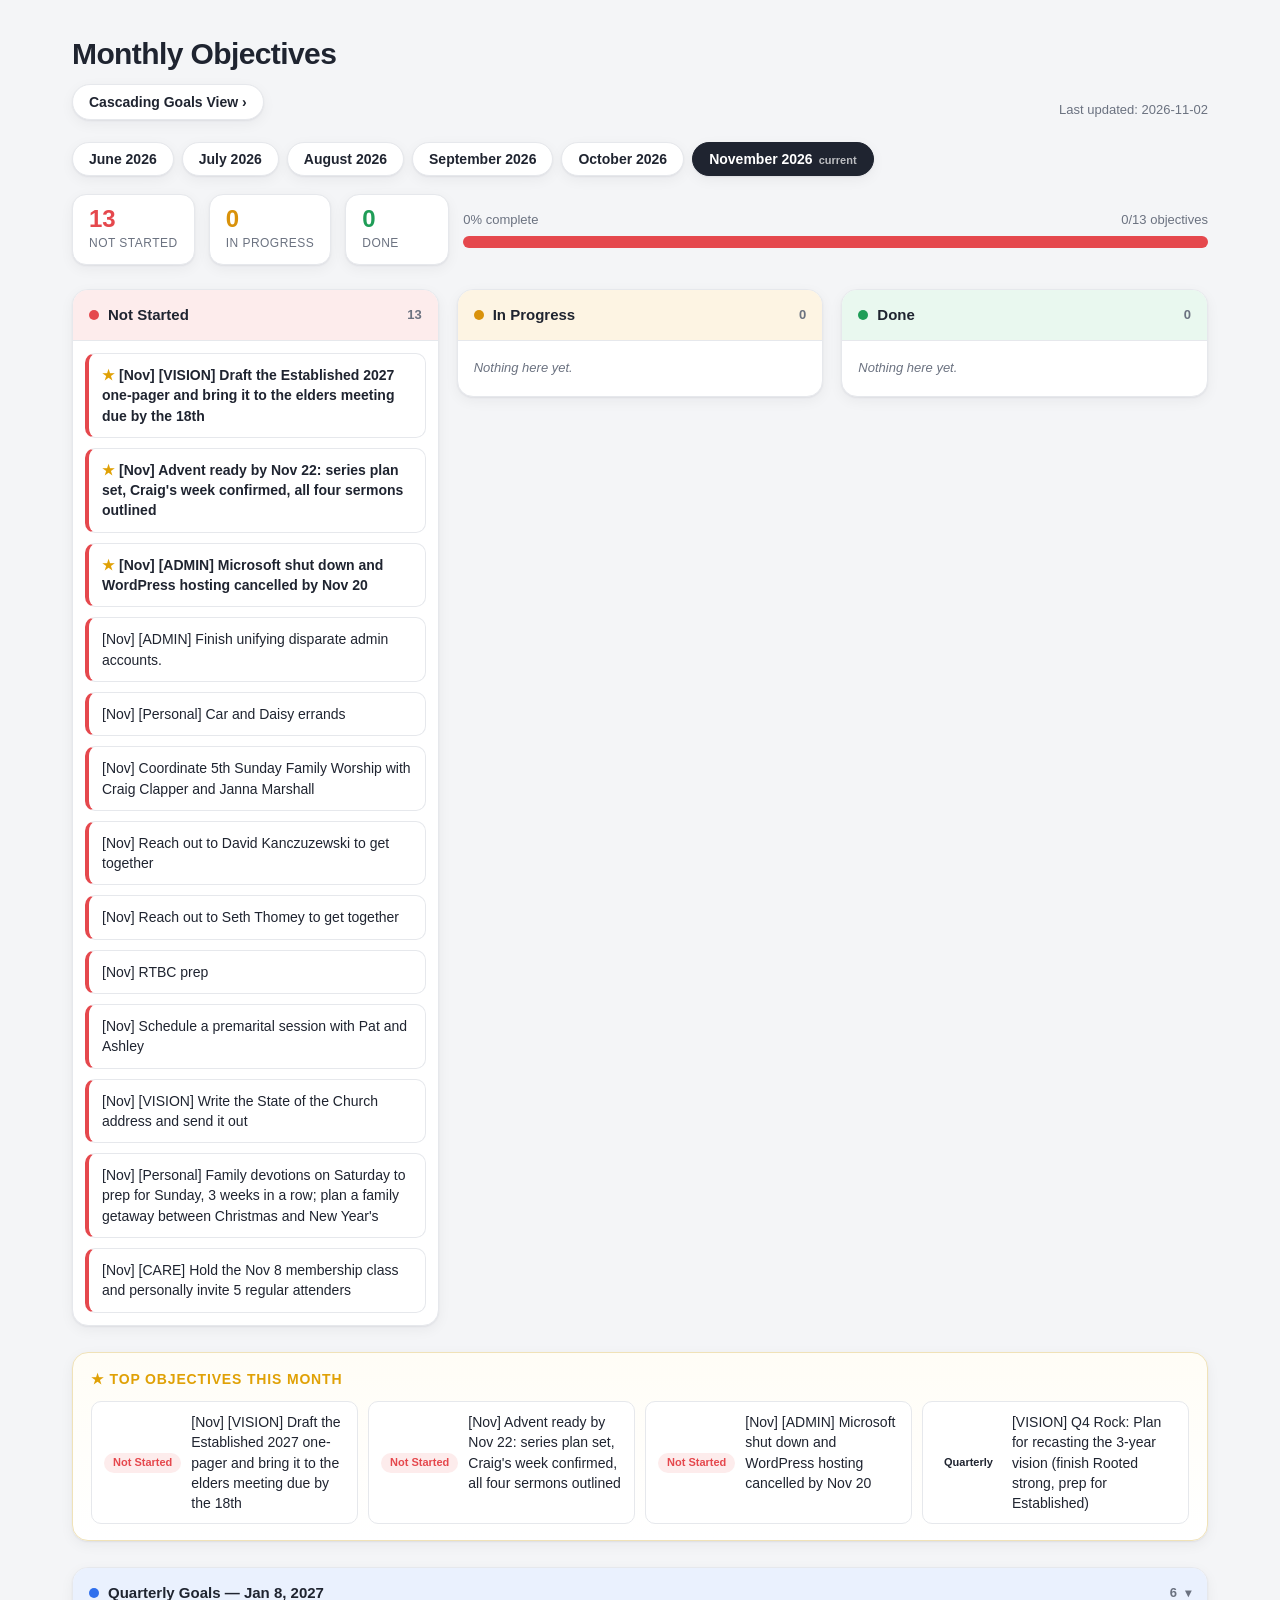
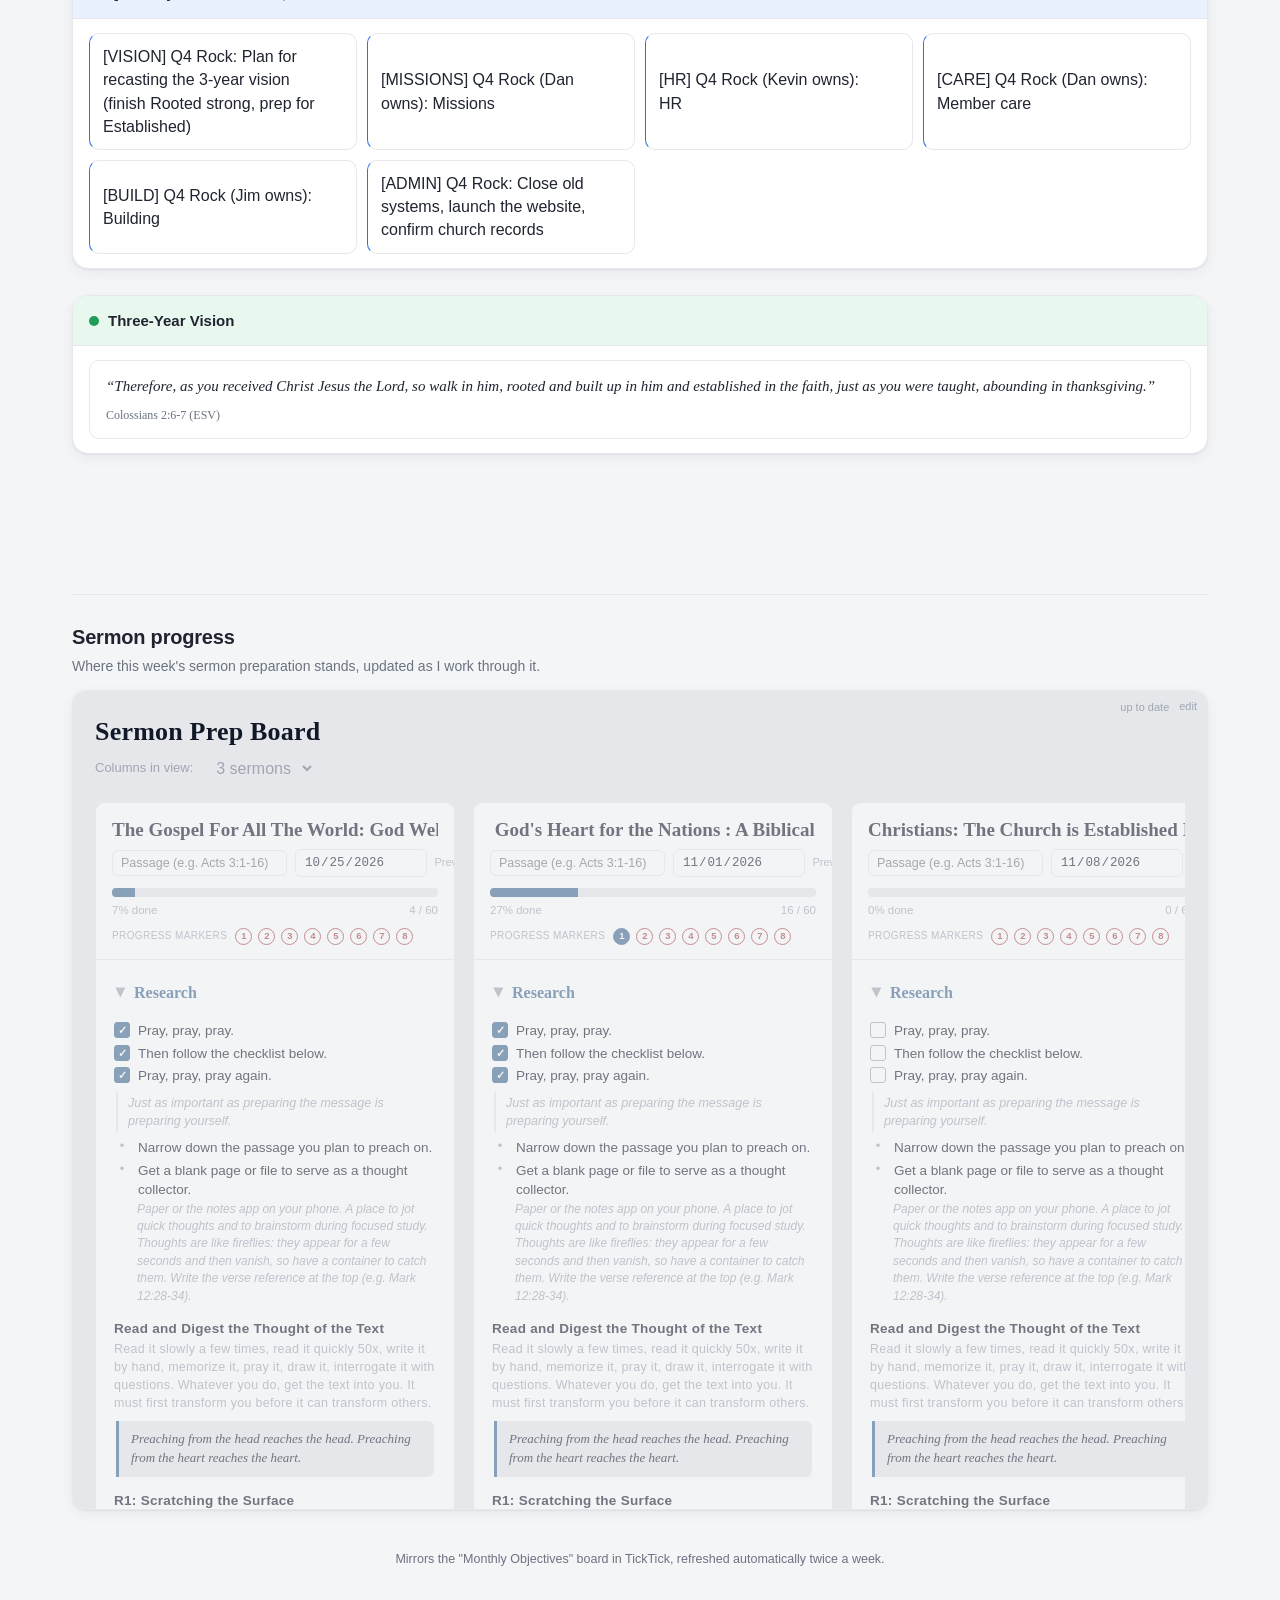
==== index.html @ 7131922c "Refresh dashboard 2026-11-02" ====
<!DOCTYPE html>
<html lang="en">
<head>
<meta charset="utf-8">
<meta name="viewport" content="width=device-width, initial-scale=1">
<meta name="robots" content="noindex, nofollow">
<title>Monthly Objectives</title>
<style>
  :root{
    --bg:#f4f5f7; --card:#ffffff; --ink:#1f2430; --muted:#6b7280; --line:#e6e8ec;
    --red:#e5484d; --red-soft:#fdecec; --yellow:#d9920b; --yellow-soft:#fdf4e3;
    --green:#1f9d57; --green-soft:#e9f8ef; --blue:#2f6fed; --blue-soft:#eaf1fe;
    --gold:#e0a106; --shadow:0 1px 2px rgba(16,24,40,.06),0 4px 14px rgba(16,24,40,.05);
  }
  *{box-sizing:border-box}
  body{margin:0;background:var(--bg);color:var(--ink);
    font-family:-apple-system,BlinkMacSystemFont,"Segoe UI",Roboto,Helvetica,Arial,sans-serif;
    -webkit-font-smoothing:antialiased;line-height:1.45}
  .wrap{max-width:1180px;margin:0 auto;padding:32px 22px 64px}
  header.top{display:flex;flex-wrap:wrap;align-items:flex-end;justify-content:space-between;gap:16px;margin-bottom:8px}
  h1{font-size:30px;margin:0;letter-spacing:-.02em}
  .subtitle{color:var(--muted);font-size:15px;margin-top:4px}
  .cascade-btn{display:inline-block;margin-top:8px;font-size:14px;font-weight:600;color:var(--ink);text-decoration:none;border:1px solid var(--line);background:var(--card);border-radius:999px;padding:7px 16px;box-shadow:var(--shadow)}
  .cascade-btn:hover{border-color:#c7ccd4}
  .updated{color:var(--muted);font-size:13px;white-space:nowrap}
  .months{display:flex;gap:8px;flex-wrap:wrap;margin:22px 0 8px}
  .month-tab{border:1px solid var(--line);background:var(--card);color:var(--ink);
    padding:8px 16px;border-radius:999px;font-size:14px;font-weight:600;cursor:pointer;
    box-shadow:var(--shadow);transition:.15s}
  .month-tab:hover{border-color:#c7ccd4}
  .month-tab.active{background:var(--ink);color:#fff;border-color:var(--ink)}
  .month-tab .tag{font-size:11px;opacity:.7;margin-left:6px}
  .note{background:var(--blue-soft);border:1px solid #cfe0fb;color:#23457f;border-radius:12px;
    padding:11px 15px;font-size:14px;margin:8px 0 18px}
  .stats{display:flex;flex-wrap:wrap;gap:14px;margin:18px 0 24px;align-items:center}
  .stat{background:var(--card);border:1px solid var(--line);border-radius:14px;padding:12px 16px;box-shadow:var(--shadow);min-width:104px}
  .stat .num{font-size:24px;font-weight:700;line-height:1}
  .stat .lbl{font-size:12px;color:var(--muted);margin-top:4px;text-transform:uppercase;letter-spacing:.04em}
  .stat.red .num{color:var(--red)} .stat.yellow .num{color:var(--yellow)} .stat.green .num{color:var(--green)}
  .bar-wrap{flex:1;min-width:220px}
  .bar-label{display:flex;justify-content:space-between;font-size:13px;color:var(--muted);margin-bottom:6px}
  .bar{height:12px;background:#e8eaee;border-radius:999px;overflow:hidden;display:flex}
  .bar>span{display:block;height:100%}
  .bar .b-green{background:var(--green)} .bar .b-yellow{background:var(--yellow)} .bar .b-red{background:var(--red)}
  .top-strip{background:linear-gradient(180deg,#fffdf6,#fff);border:1px solid #f0e2b8;
    border-radius:16px;padding:16px 18px;margin-top:26px;box-shadow:var(--shadow)}
  .top-strip h2{margin:0 0 12px;font-size:14px;letter-spacing:.06em;text-transform:uppercase;color:var(--gold);display:flex;align-items:center;gap:8px}
  .top-list{display:grid;grid-template-columns:repeat(auto-fit,minmax(240px,1fr));gap:10px}
  .top-item{display:flex;gap:10px;align-items:flex-start;font-size:14px;background:#fff;border:1px solid var(--line);border-radius:10px;padding:10px 12px}
  .pill{font-size:11px;font-weight:700;padding:2px 9px;border-radius:999px;white-space:nowrap;align-self:center}
  .pill.notStarted{background:var(--red-soft);color:var(--red)}
  .pill.inProgress{background:var(--yellow-soft);color:var(--yellow)}
  .pill.done{background:var(--green-soft);color:var(--green)}
  .board{display:flex;gap:18px;align-items:flex-start}
  @media(max-width:860px){
    .board{overflow-x:auto;-webkit-overflow-scrolling:touch;padding-bottom:10px;margin:0 -22px;padding-left:22px;padding-right:22px}
    .board .col{flex:0 0 82vw}
  }
  @media (orientation:portrait) and (min-width:900px){
    /* a tall external monitor turned to portrait, not a phone: use the width instead of
       cramming three narrow columns side by side, so the board actually fills the screen */
    .board{flex-direction:column;align-items:stretch}
    .board .col{width:100%;max-width:none;min-width:0;flex:0 0 auto}
  }
  .col{background:var(--card);border:1px solid var(--line);border-radius:16px;box-shadow:var(--shadow);overflow:hidden;display:flex;flex-direction:column;flex:1 1 0;min-width:0}
  .col-head{padding:14px 16px;display:flex;align-items:center;justify-content:space-between;font-weight:700;font-size:15px;border-bottom:1px solid var(--line)}
  .col-head .dot{width:10px;height:10px;border-radius:50%;display:inline-block;margin-right:9px}
  .col-head .count{font-size:13px;color:var(--muted);font-weight:600}
  .col.red .col-head{background:var(--red-soft)} .col.red .dot{background:var(--red)}
  .col.yellow .col-head{background:var(--yellow-soft)} .col.yellow .dot{background:var(--yellow)}
  .col.green .col-head{background:var(--green-soft)} .col.green .dot{background:var(--green)}
  .col-body{padding:12px;display:flex;flex-direction:column;gap:10px;flex:1}
  .card{border:1px solid var(--line);border-left-width:4px;border-radius:10px;padding:11px 13px;font-size:14px;background:#fff}
  .col.red .card{border-left-color:var(--red)} .col.yellow .card{border-left-color:var(--yellow)} .col.green .card{border-left-color:var(--green)}
  .card.top{font-weight:700}
  .card .star{color:var(--gold);font-weight:700;margin-right:4px}
  .qg-badge{display:inline-block;font-size:10px;font-weight:700;letter-spacing:.03em;color:var(--blue);
    background:var(--blue-soft);border-radius:6px;padding:2px 7px;margin-right:6px;vertical-align:middle}
  .card.clickable{display:block;width:100%;text-align:left;color:inherit;text-decoration:none;position:relative;
    padding-right:28px;border:1px solid var(--line);font:inherit;background:#fff;margin:0;
    appearance:none;-webkit-appearance:none;transition:transform .14s ease,box-shadow .14s ease,border-color .14s ease}
  .card.clickable:hover{transform:translateY(-2px);box-shadow:0 6px 16px rgba(16,24,40,.14);border-color:#b9c0cc;cursor:pointer}
  .card.clickable:active{transform:translateY(0);box-shadow:0 2px 6px rgba(16,24,40,.1)}
  .card-arrow{position:absolute;right:11px;top:50%;transform:translateY(-50%) translateX(-5px);
    opacity:0;transition:opacity .14s ease,transform .14s ease;color:var(--blue);font-weight:700;font-size:17px}
  .card.clickable:hover .card-arrow{opacity:1;transform:translateY(-50%) translateX(0)}
  .vision{margin-top:26px;background:var(--card);border:1px solid var(--line);border-radius:16px;box-shadow:var(--shadow);overflow:hidden}
  .vision .col-head{background:var(--green-soft)} .vision .dot{background:var(--green)}
  .vision-body{padding:14px 16px}
  .vision-card{padding:14px 16px}
  .vision-verse{margin:0;font-family:Georgia,"Times New Roman",serif;font-style:italic;font-size:15px;color:var(--ink);line-height:1.5}
  .vision-cite{display:block;font-style:normal;font-size:12px;color:var(--muted);margin-top:8px}
  .modal-overlay{position:fixed;inset:0;background:rgba(20,24,32,.45);display:none;align-items:center;justify-content:center;z-index:1000;padding:20px}
  .modal-box{background:#fff;border-radius:14px;max-width:560px;width:100%;max-height:80vh;overflow:auto;box-shadow:0 20px 60px rgba(0,0,0,.3)}
  .modal-head{display:flex;justify-content:space-between;align-items:center;gap:12px;padding:16px 18px;border-bottom:1px solid var(--line);
    font-weight:700;font-size:16px;position:sticky;top:0;background:#fff}
  .modal-close{background:none;border:none;font-size:22px;line-height:1;cursor:pointer;color:var(--muted);padding:2px 8px;border-radius:6px}
  .modal-close:hover{background:#f1f2f4;color:var(--ink)}
  .modal-body{padding:16px 18px;font-size:14px;line-height:1.55}
  .modal-body ul{margin:6px 0;padding-left:20px}
  .modal-body ul ul{margin:2px 0}
  .modal-body li{margin:4px 0}
  .empty{color:var(--muted);font-size:13px;font-style:italic;padding:6px 4px}
  .quarter{margin-top:26px;background:var(--card);border:1px solid var(--line);border-radius:16px;box-shadow:var(--shadow);overflow:hidden}
  .quarter .col-head{background:var(--blue-soft)} .quarter .dot{background:var(--blue)}
  .quarter>summary{list-style:none;cursor:pointer}
  .quarter>summary::-webkit-details-marker{display:none}
  .quarter>summary:hover{background:#dfeafd}
  .qhead-right{display:flex;align-items:center;gap:8px}
  .qhead-right .chev{color:var(--muted);font-size:12px;transition:transform .15s;display:inline-block}
  .quarter[open]>summary .qhead-right .chev{transform:rotate(90deg)}
  .quarter-body{padding:14px 16px;display:grid;grid-template-columns:repeat(auto-fit,minmax(240px,1fr));gap:10px}
  .quarter-body .card{border-left-color:var(--blue)}
  .people{margin-top:26px;background:var(--card);border:1px solid var(--line);border-radius:16px;box-shadow:var(--shadow);overflow:hidden}
  .people .col-head{background:#eef2f4} .people .dot{background:#5b7083}
  .people-intro{padding:14px 16px 0;font-size:14px;color:var(--ink)}
  .people-caption{padding:2px 16px 12px;font-size:12px;color:var(--muted);font-style:italic}
  .people-body{padding:0 16px 16px;display:grid;grid-template-columns:repeat(auto-fit,minmax(240px,1fr));gap:10px}
  .people-body .card{border-left-color:#5b7083}
  .people-body .pname{font-weight:700}
  .people-body .pnote{color:var(--muted);font-size:13px;margin-top:2px}
  .people-disclaimer{padding:0 16px 16px;font-size:12px;color:var(--muted);border-top:1px solid var(--line);margin-top:4px;padding-top:12px}
  .section-divider{height:1px;background:var(--line);margin:140px 0 0}
  .sermon-section{margin-top:8px}
  .sermon-h{font-size:20px;margin:28px 0 4px;letter-spacing:-.01em}
  .sermon-sub{color:var(--muted);font-size:14px;margin:0 0 14px}
  .sermon-frame{width:100%;height:820px;border:1px solid var(--line);border-radius:14px;background:#fff;box-shadow:var(--shadow)}
  footer{margin-top:34px;color:var(--muted);font-size:12.5px;text-align:center}
</style>
</head>
<body>
<div class="wrap">
  <header class="top">
    <div>
      <h1 id="hTitle"></h1>
      <a class="cascade-btn" href="cascade.html">Cascading Goals View &rsaquo;</a>
    </div>
    <div class="updated" id="hUpdated"></div>
  </header>

  <div class="months" id="months"></div>
  <div class="note" id="note" style="display:none"></div>
  <div class="stats" id="stats"></div>
  <div class="board" id="board"></div>
  <div class="top-strip" id="topStrip" style="display:none">
    <h2>&#9733; Top Objectives This Month</h2>
    <div class="top-list" id="topList"></div>
  </div>
  <details class="quarter" id="quarter" open style="display:none">
    <summary class="col-head"><span><span class="dot"></span><span id="qLabel">Quarterly Goals</span></span><span class="qhead-right"><span class="count" id="qCount"></span><span class="chev">&#9656;</span></span></summary>
    <div class="quarter-body" id="quarterBody"></div>
  </details>
  <div class="vision" id="visionSection" style="display:none">
    <div class="col-head"><span><span class="dot"></span>Three-Year Vision</span></div>
    <div class="vision-body">
      <button class="card clickable vision-card" id="visionCard" type="button">
        <blockquote class="vision-verse" id="visionVerse"></blockquote>
        <span class="card-arrow">&#8250;</span>
      </button>
    </div>
  </div>
  <div class="people" id="people" style="display:none">
    <div class="col-head"><span><span class="dot"></span>People - Some people I was able to connect with this month</span><span class="count" id="pCount"></span></div>
    <div class="people-caption">AI notice: the names and descriptions in this section are automatically gathered and summarized by AI from personal notes. They may be incomplete or not fully accurate.</div>
    <div class="people-body" id="peopleBody"></div>
    <div class="people-disclaimer">Experimental section AI automatically generates from my notes.</div>
  </div>
  <div class="sermon-section">
    <div class="section-divider"></div>
    <h2 class="sermon-h">Sermon progress</h2>
    <p class="sermon-sub">Where this week's sermon preparation stands, updated as I work through it.</p>
    <iframe class="sermon-frame" src="sermon-board.html" title="This week's sermon progress" loading="lazy"></iframe>
  </div>
  <footer id="foot"></footer>
</div>

<div class="modal-overlay" id="modalOverlay">
  <div class="modal-box" role="dialog" aria-modal="true" aria-labelledby="modalTitle">
    <div class="modal-head"><span id="modalTitle"></span><button class="modal-close" id="modalClose" type="button" aria-label="Close">&times;</button></div>
    <div class="modal-body" id="modalBody"></div>
  </div>
</div>

<script id="data" type="application/json">{"title": "Monthly Objectives", "subtitle": "Trinity Bible Church", "lastUpdated": "2026-11-02", "ticktickProjectId": "6a2c3f2eebcf3900000001fe", "months": [{"key": "2026-06", "label": "June 2026", "items": [{"title": "Connect and Care For Unruhs", "status": "done", "top": false}, {"title": "Begin working on Colossians memorization.", "status": "inProgress", "top": false}, {"title": "Write your EFCA paper for licensing", "status": "done", "top": true}, {"title": "Draft a Discipleship model and present that to the elders", "status": "notStarted", "top": true}, {"title": "Thank volunteers three times from the stage.", "status": "notStarted", "top": false}, {"title": "Have a deep work about how to care for flock well on June 19th", "status": "notStarted", "top": false}, {"title": "Research sermon hosting options: Go, no go on SermonAudio.com", "status": "done", "top": false}, {"title": "Follow up with elders on how discipleship is going", "status": "notStarted", "top": false}, {"title": "Fix the www domain issue with our website", "status": "notStarted", "top": false}, {"title": "Draft a guest connection Sunday morning SOP for volunteers to folllow [Delegate to Unruhs?]", "status": "notStarted", "top": true}, {"title": "Go, no-go on scripture memory day", "status": "done", "top": false}, {"title": "Scripture memory is actively encouraged during announcements and in church life.", "status": "done", "top": false}, {"title": "New guest connection workers trained and ready to serve.", "status": "done", "top": false}, {"title": "Add Geb as the Ministry team leader over the website", "status": "done", "top": false}, {"title": "Set aside a week to do long-range planning for preaching through Acts.", "status": "done", "top": false}, {"title": "Get Dwight trained in church center scheduling so that he can manage the guest connection volunteer schedule.", "status": "done", "top": true}, {"title": "Hosting and Website credentials unified into a corporate account", "status": "inProgress", "top": false}, {"title": "Connect with Ben Chambers to get the next steps for Tech Team defined", "status": "done", "top": false}, {"title": "All personal accounts consolidated to corporate accounts (email, logins, website, YouTube, Google Drive, Microsoft, G Suite, tech team slide email)", "status": "inProgress", "top": false}, {"title": "Discipleship - Implement elders' monthly discipleship", "status": "quarterly", "top": false}, {"title": "Technology: go, no-go on Sermon Audio.", "status": "quarterly", "top": false}, {"title": "EFCA credentialing.", "status": "quarterly", "top": false}, {"title": "Guest connections rock.", "status": "quarterly", "top": false}, {"title": "Three-year theme rock", "status": "quarterly", "top": false}, {"title": "Talk With Paula Ralph to clear the way for Dwight to serve. Make sure she's ok.", "status": "inProgress", "top": false}, {"title": "(Done) Call Dan Foster", "status": "notStarted", "top": false}, {"title": "Call Dave Stowasser", "status": "notStarted", "top": false}, {"title": "I want to be transparent and help the elders understand what my life looks like by 1) Sharing monthly goals 2) Being more intentional in discussion", "status": "inProgress", "top": false}, {"title": "Have the proposed tech team changes implemented with Ben Chambers", "status": "inProgress", "top": false}, {"title": "Prepare an agenda for the deep work session to be ready help guide a discussion about guest connection.", "status": "done", "top": false}], "people": [{"name": "Dwight and Demi Unruh", "note": "serving on the guest connection team"}, {"name": "Nathan Delguanto", "note": "at GSM; talked about relationships"}, {"name": "Tipton family (Elizabeth)", "note": "visiting family with a young daughter"}, {"name": "Jason D.", "note": "neighbor; helped him after storm damage"}, {"name": "Becky Ridgewood", "note": "Edwardsburg neighbor; middle school teacher"}, {"name": "Pat and Ashley", "note": "premarital counseling"}, {"name": "Dan Foster", "note": "checked in and encouraged him"}, {"name": "Ben Peak", "note": "connected at Camp Raybird and men's group"}, {"name": "Holden, Josiah, and Jordan", "note": "young men met at Camp Raybird"}, {"name": "Mitch and Kate", "note": "camp director at Camp Raybird"}, {"name": "Garrett Lerner", "note": "Geb got to connect with him over breakfast"}, {"name": "Kevin Korhorn", "note": "joined a conversation with Garrett Lerner"}, {"name": "Josh and Reagan", "note": "young adults met at a young adults event"}, {"name": "Elena", "note": "young adult; training to be a financial advisor"}, {"name": "Tae Bae", "note": "checked in with him by phone"}, {"name": "Jim and Paula Ralph", "note": "reached out to them"}]}, {"key": "2026-07", "label": "July 2026", "items": [{"title": "Begin a routine for working on Colossians memorization.", "status": "done", "top": false}, {"title": "Draft a Discipleship model and present that to the elders", "status": "inProgress", "top": true}, {"title": "Thank volunteers three times from the stage.", "status": "done", "top": false}, {"title": "Have a deep-work session on caring well for the flock", "status": "inProgress", "top": false}, {"title": "Follow up with elders on how discipleship is going", "status": "notStarted", "top": false}, {"title": "Fix the www domain issue with our website", "status": "inProgress", "top": true}, {"title": "Draft a guest connection Sunday morning SOP for volunteers to folllow [Delegate to Unruhs?]", "status": "inProgress", "top": true}, {"title": "Hosting and Website credentials unified into a corporate account", "status": "inProgress", "top": false}, {"title": "All personal accounts consolidated to corporate accounts (email, logins, website, YouTube, Google Drive, Microsoft, G Suite, tech team slide email)", "status": "inProgress", "top": false}, {"title": "Talk With Paula Ralph to clear the way for Dwight to serve. Make sure she's feeling Ok with how how the unruhs are integrating", "status": "done", "top": false}, {"title": "I want to be transparent and help the elders understand what my life looks like by 1) Sharing monthly goals 2) Being more intentional in discussion", "status": "done", "top": false}, {"title": "Have the proposed tech team changes implemented with Ben Chambers", "status": "inProgress", "top": false}, {"title": "Schedule out my preaching calendar for the rest of the year", "status": "inProgress", "top": false}, {"title": "Care for my family well by preparing for the September baby: Finish as much planning and logistics ahead of time and plan out natural ways to slow down", "status": "done", "top": false}, {"title": "Set aside strategic time to prepare for the Quarterly Pulse: reflect on the quarter and review the VTO", "status": "inProgress", "top": false}, {"title": "Reach out to some individual young adults to invite them to the summer party (i.e. Delgauntos, Kalamazoo crew, Jeremy)", "status": "done", "top": false}, {"title": "Get together with Stephanie to move church things forward", "status": "done", "top": false}, {"title": "Get together with Lori to pre for RTBC", "status": "done", "top": false}, {"title": "Call Dan Foster again", "status": "done", "top": false}, {"title": "Have one of the other elders family over (the Korhorns or the Jones this month)", "status": "notStarted", "top": false}, {"title": "Begin tracking my hours again to be able to share with the elders", "status": "done", "top": false}, {"title": "Continue implementing the monthly objectives system", "status": "inProgress", "top": false}, {"title": "Plan out the teaching theme for the year for RTBC", "status": "done", "top": false}, {"title": "create a template within planning center to host a digital bulletin", "status": "done", "top": false}, {"title": "Switch to utilizing a digital bulletin weekly", "status": "done", "top": false}, {"title": "promote the digital bulletin and add links to the church app, QR codes etc", "status": "inProgress", "top": false}, {"title": "continue to encourage the rooted vision", "status": "done", "top": false}, {"title": "Get Binders ordered", "status": "done", "top": false}, {"title": "Figure out better sermonaudio hosting option since SA and YASH seem not to be options", "status": "done", "top": false}, {"title": "Share the Gospel consistenly with Garret by having breakfast together after Friday AMs", "status": "done", "top": false}, {"title": "Schedule a membership class.", "status": "done", "top": false}, {"title": "Prepare an intial draft of plans for the teaching topics of the year for rtbc", "status": "done", "top": false}, {"title": "Communicate Membership class date and promote", "status": "done", "top": false}, {"title": "(multiple see details)", "status": "done", "top": false}, {"title": "Migrate the church's website to churchco so that anyone can edit the website", "status": "inProgress", "top": false}, {"title": "updated visual looks of church center app", "status": "done", "top": false}, {"title": "take some young men out for lunch. Josh korhorn Peter s", "status": "notStarted", "top": false}, {"title": "Tech: Improve livestream", "status": "quarterly", "top": false}, {"title": "Tech: Continue to integrate Jay", "status": "quarterly", "top": false}, {"title": "Tech: Implement Sermon Audio", "status": "quarterly", "top": false}, {"title": "Tech: Post the livestream (or link) once a week to Facebook, X, and YouTube", "status": "quarterly", "top": false}, {"title": "Tech: Evaluate posting on Instagram", "status": "quarterly", "top": false}, {"title": "Admin: Church website migration approved and launched", "status": "quarterly", "top": false}, {"title": "Admin: Fix domain issue", "status": "quarterly", "top": false}, {"title": "Admin: Unify disparate personal accounts into a corporate account(s)", "status": "quarterly", "top": false}, {"title": "Admin: Fully migrate from and shut down (if appropriate) Microsoft", "status": "quarterly", "top": false}, {"title": "Discipleship: Improve small group participation to 50% of attendees (40 adults) — FBF, Friday Morning Men's, Women's Group, Agape Group", "status": "quarterly", "top": false}, {"title": "Discipleship: Schedule the fall Men's and Women's retreats", "status": "quarterly", "top": false}, {"title": "Discipleship: Equip the church to use the SPECKS Bible study method", "status": "quarterly", "top": false}, {"title": "Discipleship: Continue implementing the 3-year vision (Rooted, Established, Abounding)", "status": "quarterly", "top": false}, {"title": "Discipleship: Develop and test a strategy for shepherding the flock", "status": "quarterly", "top": false}, {"title": "Discipleship: Define the discipleship development track", "status": "quarterly", "top": false}, {"title": "Discipleship: Each elder actively meeting with a potential leader", "status": "quarterly", "top": false}], "people": [{"name": "Dane", "note": "new neighbor; deputy with Cass County"}, {"name": "Jana Marshall and Nicole Marshall", "note": "connected Sunday morning"}, {"name": "Stephanie Jones", "note": "ongoing admin partnership"}, {"name": "John McColley", "note": "connected by phone about Logan"}, {"name": "Doug Nienmeyer", "note": "visiting preacher; coordinating dates"}, {"name": "Lyn", "note": "talked with her after the sermon"}, {"name": "Luke", "note": "young adult; final year at Spring Arbor"}, {"name": "Dan Foster", "note": "checked in by phone; doing better"}, {"name": "Jay and Elizabeth", "note": "Jay is an RN; interested in the tech team"}, {"name": "David K", "note": "Parker's friend; ongoing gospel conversations"}, {"name": "Mike Alby", "note": "considering settling at Trinity"}, {"name": "Dylan McColley", "note": "update on Logan's training"}, {"name": "Laura Szl", "note": "planning young adults curriculum"}, {"name": "Chris and Justin", "note": "from Maurer Well Service; invited to church picnic"}, {"name": "Stephanie M., Casey, Amelia, and Marshall", "note": "had dessert together"}, {"name": "Matt Enis", "note": "reached out by phone"}, {"name": "Paula Ralph", "note": "reached out by phone"}]}, {"key": "2026-08", "label": "August 2026", "items": [{"title": "Begin a routine for working on Colossians memorization.", "status": "done", "top": false}, {"title": "Draft a Discipleship model and present that to the elders", "status": "inProgress", "top": false}, {"title": "Schedule a deep-work session on caring well for the flock", "status": "notStarted", "top": false}, {"title": "Check in with elders on how discipleship is going.", "status": "inProgress", "top": false}, {"title": "Fix the www domain issue with our website (progress made, called John Marshall, but this is still stuck)", "status": "inProgress", "top": false}, {"title": "Draft a guest connection Sunday morning SOP for volunteers to folllow", "status": "done", "top": false}, {"title": "All personal accounts consolidated to corporate accounts (Website Hosting, email, Migrate Google Business over to our admin account, website, YouTube, Google Drive, Microsoft, G Suite, tech team slide email)", "status": "inProgress", "top": false}, {"title": "Get together with Stephanie to move church things forward", "status": "done", "top": false}, {"title": "Continue implementing the monthly objectives system", "status": "done", "top": false}, {"title": "Connect with some of the young men.", "status": "done", "top": false}, {"title": "Tech: Improve livestream", "status": "inProgress", "top": false}, {"title": "Tech: Implement Sermon Audio", "status": "done", "top": true}, {"title": "Tech: $ Post the livestream (or link) once a week to Facebook, X, and YouTube", "status": "done", "top": false}, {"title": "Admin: Church website migration approved and launched", "status": "inProgress", "top": false, "qg": "QG1"}, {"title": "Admin: Unify disparate personal accounts into a corporate account(s)", "status": "inProgress", "top": false}, {"title": "Discipleship: Continue implementing the 3-year vision (Rooted, Established, Abounding)", "status": "done", "top": false}, {"title": "Focus on winning Souls - \"Do The Work of an Evangelist\"", "status": "done", "top": false}, {"title": "Create and Send out the State of the Church Address", "status": "done", "top": true}, {"title": "Sermon planning week - Wayne Geiger recommended I schedule a week, once a quarter to clear out my meetings and plan out my sermons.", "status": "done", "top": false, "qg": "QG5"}, {"title": "Family $ - Have a strong and healthy family through Ruthies birth and focus on ways to support them during the baby Transition $", "status": "done", "top": false}, {"title": "Discipleship Rock", "status": "quarterly", "top": false, "qg": "QG2", "details": "* Improve participation in small groups to 50% of attendees (40 adults) (FBF, Friday Morning Mens, Woman’s Group, Agape Group)\r\n* Schedule the fall Men’s and Women’s retreats\r\n* \r\n* We equip the church to use the SPECKS bible study method, and \r\n    * Create a bible print out that people can stick in their bibles (business card?, Binder insert) (SPECKS, \"What does it say, mean, do?)\r\n* 3 year vision continued to implemented (Rooted, Established, Abounding)\r\n* Develop and test implement  a strategy for shepherding the flock.  \r\n    * Hold a deep work on this \r\n* Define the discipleship development track\r\n* Each elder actively meeting with a potential leader"}, {"title": "Admin Rock", "status": "quarterly", "top": false, "qg": "QG1", "details": "* Church website migration approved and launched \r\n* Fix domain issue\r\n* Unify disparate personal accounts into a corporate account(s)\r\n* Fully migrate from and shutdown (if appropriate) microsoft"}, {"title": "Tech Rock", "status": "quarterly", "top": false, "qg": "QG3", "details": "* Improve livestream\r\n    * The tech team has enhanced the board settings to make it sound better\r\n    * We consitently have good sermon audio\r\n    * The livestream has improved to the point where people are commenting on how the livestream has improved\r\n* Continue to integrate Jay by having him acticaly participate in tech \r\n* The tech team implements using SermonAudio weekly\r\n* Post live steam/link once a week to Facebook, X,  and YouTube. (this will happen automatically through sermonaudio.com)\r\n* Evaluate posting on Instagram."}, {"title": "Focus on winning Souls by having more meals with people who are seeking \"Do The Work of an Evangelist\" (2 Tim. 4:5)", "status": "quarterly", "top": false, "qg": "QG4"}, {"title": "Mature my preaching by reading reflecting, and implementing what I'm learning: Read Motyers book, and another book", "status": "done", "top": true}, {"title": "Strengthen my daily and weekly routines this fall by doing my AM/PM/and office routine 5/7 days a week.", "status": "quarterly", "top": false, "qg": "QG6"}, {"title": "Mature my preaching by reading 4 books, and intentionally logging post-sermon comments in my sermon log", "status": "quarterly", "top": false, "qg": "QG5"}, {"title": "Connect with Laura Sz about young adults and pick a study for the fall", "status": "done", "top": false}, {"title": "Have a meal with Josh Galvin and confirm we're good to use Community for RTBC", "status": "done", "top": false}, {"title": "Help administratively prepare for Gunn Park outdoor service (connect with Stephanie M., Send out church text, print bulletins, prepare children's sermon, prep sermon)", "status": "done", "top": false}, {"title": "Guest Connection SOP - Get Feedback and begin implementing", "status": "inProgress", "top": false}, {"title": "changed billing credit card on file for microsoft and ChurchCenter", "status": "done", "top": false}, {"title": "Family - Complete some house projects before Baby is Due in September: Vent bathroom Fan to outside and replace fan + Rotate Tires", "status": "done", "top": false}, {"title": "Unexpected: Fix the Gap left by James Solarek for Released Time Bible Class. James Solarek was a key volunteer who just dropped out. I need reconfigure the teaching schedule, prepare a lesson for the first event, and reconfigure who is in charge of the games.", "status": "done", "top": false}, {"title": "started Facebook ads for grief share and Trinity", "status": "done", "top": false}], "people": [{"name": "Elaina", "note": "KFG intern"}, {"name": "Jay and Elizabeth", "note": "connected at church"}, {"name": "Meghan Hogarth", "note": "considering a camp internship; asked for a referral"}, {"name": "Lauren, Myra, and Yelka", "note": "had ice cream together with Ruthie"}, {"name": "Josh Galvin", "note": "Assistant Pastor at Community Church of Edwardsburg; planning RTBC"}, {"name": "Caleb and Anna", "note": "welcomed twins, Micah and Rowan"}, {"name": "Garrett Lerner", "note": "breakfast conversation; ongoing gospel conversations"}, {"name": "Ben Peak", "note": "breakfast connection"}, {"name": "David K", "note": "Geb got to connect with him again"}, {"name": "Ben Balos", "note": "looking for a new church home"}, {"name": "Lyn", "note": "connected at the outdoor service"}, {"name": "Stephanie Jones", "note": "quarterly check-in on church admin"}, {"name": "Pat and Ashley", "note": "continued premarital counseling"}, {"name": "Doug", "note": "phone call and connection"}, {"name": "Samuel Snodgrass", "note": "connected through RTBC"}, {"name": "Jacob", "note": "band teacher at Edwardsburg School; met at RTBC open house"}, {"name": "Drew Gardner", "note": "director of Bair Lake Bible Camp"}, {"name": "Gary", "note": "covering preaching for a nearby church"}], "quarterEndDate": "2026-10-17", "quarterStartDate": "2026-10-15"}, {"key": "2026-09", "label": "September 2026", "items": [{"title": "Admin: Unify disparate personal accounts into a corporate account(s)", "status": "inProgress", "top": false, "qg": "QG1"}, {"title": "Develop a SPECKS Bible Study printout with Dan that people can stick in their bibles.", "status": "done", "top": false, "qg": "QG2"}, {"title": "Prepare my lessons for release Time Bible Class by End of September", "status": "inProgress", "top": true}, {"title": "Fix the www domain issue", "status": "done", "top": true, "qg": "QG1"}, {"title": "Have the baby 🤪🐣", "status": "done", "top": false}, {"title": "Finish", "status": "inProgress", "top": false}, {"title": "Visit Betsy and Dean Rowell with Dan. Check in and tell her the treasurer asked us to let you know that giving via zelle is done", "status": "done", "top": false, "qg": "QG1"}, {"title": "[QCG1] transfer over old domains from John's personal account to a church account", "status": "done", "top": false}, {"title": "Add Sermon Outline to back of Church Bulletin Template", "status": "done", "top": false}, {"title": "RTBC Bus Registration - Schedule appointment to get Church bus registered", "status": "done", "top": false}, {"title": "Tech - Bulk Upload previous sermons that had not been added to Sermonaudio.com as a part of our migration to sermonaudio", "status": "done", "top": false, "qg": "QG3"}, {"title": "Fall Festival - Complete preparation logistics, and ensure the booth staffed, then setup/tore down", "status": "done", "top": false}, {"title": "After several months of communication, we tracked down the issue with our website domain (trinityedwardsburg.org). This and 3 other old domains) are now transferred over to a corporate godaddy.com account", "status": "done", "top": false, "qg": "QG1"}, {"title": "Improve my preaching by finishing Arnold Dallimore's biography of Spurgeon and \"On Writing Well\" by WIlliam Zinzer", "status": "done", "top": false, "qg": "QG5"}, {"title": "Ensure that the tech team continues to utilize sermonaudio.com so that the livestream gets posted automatically to Facebook, Sermon Audio, and youtube", "status": "done", "top": false, "qg": "QG3"}, {"title": "Annual Ministry Report: 1. Make Final tweaks to the form 2. Send it out to ministry leaders and elders with a due date for when you need it back by", "status": "done", "top": false}, {"title": "Implement Paula Ralph's changes to the guest connection SOP, and then email out the SOP to the guest connection team.", "status": "done", "top": false, "qg": "QG2"}, {"title": "Complete this month's sermon preparation a little earlier by following my weekly progress markers", "status": "inProgress", "top": true, "qg": "QG5"}, {"title": "Complete preparation logistics for released time Bible class", "status": "done", "top": false}, {"title": "Listen to a chapter from the Book of Colosian at least once a day, 4 out of seven days a week.", "status": "inProgress", "top": false, "qg": "QG6"}, {"title": "Check in with elders on how discipleship is going.", "status": "done", "top": false, "qg": "QG2"}, {"title": "Revisit my preaching schedule and determine how I will preach through the the rest of the book of Acts", "status": "inProgress", "top": false, "qg": "QG5"}, {"title": "Discipleship Rock", "status": "quarterly", "top": false, "qg": "QG2", "details": "* Improve participation in small groups to 50% of attendees (40 adults) (FBF, Friday Morning Mens, Woman’s Group, Agape Group)\r\n* Schedule the fall Men’s and Women’s retreats\r\n* We equip the church to use the SPECKS bible study method, and \r\n    * Create a bible print out that people can stick in their bibles (business card?, Binder insert) (SPECKS, \"What does it say, mean, do?)\r\n* 3 year vision continued to implemented (Rooted, Established, Abounding)\r\n* Develop and test implement  a strategy for shepherding the flock.  \r\n    * Hold a deep work on this \r\n* Define the discipleship development track\r\n* Each elder actively meeting with a potential leader"}, {"title": "Strengthen my daily and weekly routines this fall by doing my AM/PM/and office routine 5/7 days a week.", "status": "quarterly", "top": false, "qg": "QG6"}, {"title": "Mature my preaching by reading 4 books, and intentionally logging post-sermon comments in my sermon log", "status": "quarterly", "top": false, "qg": "QG5"}, {"title": "Focus on winning Souls by having more meals with people who are seeking \"Do The Work of an Evangelist\" (2 Tim. 4:5)", "status": "quarterly", "top": false, "qg": "QG4"}, {"title": "Tech Rock", "status": "quarterly", "top": false, "qg": "QG3", "details": "* Improve livestream\r\n    * The tech team has enhanced the board settings to make it sound better\r\n    * We consitently have good sermon audio\r\n    * The livestream has improved to the point where people are commenting on how the livestream has improved\r\n* Continue to integrate Jay by having him acticaly participate in tech \r\n* The tech team implements using SermonAudio weekly\r\n* Post live steam/link once a week to Facebook, X,  and YouTube. (this will happen automatically through sermonaudio.com)\r\n* Evaluate posting on Instagram."}, {"title": "Admin Rock", "status": "quarterly", "top": false, "qg": "QG1", "details": "* Church website migration approved and launched \r\n* Fix domain issue\r\n* Unify disparate personal accounts into a corporate account(s)\r\n* Fully migrate from and shutdown (if appropriate) microsoft"}], "people": [{"name": "Shelley and Mike Blue", "note": "neighbors; met them on a walk"}, {"name": "Ben Peak", "note": "continued to check in with him"}, {"name": "Barbara", "note": "Nathan Scroggins' wife; connected at the front desk"}, {"name": "Drew Gardner", "note": "lunch; discussed Bair Lake Camp's ministry plans"}, {"name": "Tae Bae", "note": "breakfast with Dan Jones"}, {"name": "Dan Jones", "note": "breakfast with Tae Bae"}, {"name": "Anna and Caleb", "note": "dropped off a meal to celebrate their new twins"}, {"name": "Dawn and Aaron (and daughter Willow)", "note": "visited church for the first time in years, via the RTBC open house"}, {"name": "The Hatfields (Del and spouse)", "note": "friends of the Korhorns; interested in Trinity"}, {"name": "Garrett Lerner", "note": "attended Friday morning group"}, {"name": "Dave Bartels", "note": "Geb got to connect with him"}, {"name": "David K", "note": "Parker's friend; another gospel conversation over lunch"}, {"name": "Nathan Delguanto", "note": "lunch at Chick-fil-A"}, {"name": "Jillian", "note": "connected through Released Time Bible class"}], "quarterEndDate": "2026-10-17", "quarterStartDate": "2026-10-15"}, {"key": "2026-10", "label": "October 2026", "items": [], "note": "No monthly objectives were set this month — we welcomed our new baby! 👶", "people": [{"name": "Jim Parrish", "note": "phone call about the building and Celebration Sunday"}, {"name": "Seth Hill", "note": "enjoyed the men's retreat; wants to join Friday mornings"}, {"name": "Dave Fishbaugh", "note": "agreed to help with a prayer chain"}, {"name": "Dwight and Demi Unruh", "note": "agreed to help with People Updates texting"}, {"name": "Jay and Elizabeth Tipton", "note": "Geb got to connect with them"}, {"name": "Brantley Settle", "note": "connected at RTBC"}, {"name": "Elaina", "note": "KFG intern; heard more of her family background"}, {"name": "AJ", "note": "neighbor in Edwardsburg; new baby Noel"}]}, {"key": "2026-11", "label": "November 2026", "items": [{"title": "[MISSIONS] Q4 Rock (Dan owns): Missions", "status": "quarterly", "top": false, "details": "* Owner: Dan. Due Jan 7, 2027. On my board so I can support it.\n* Supporting long-term missionaries\n* We have created our short-term missions process\n* Go/No Go on supporting the Guest's"}, {"title": "[HR] Q4 Rock (Kevin owns): HR", "status": "quarterly", "top": false, "details": "* Owner: Kevin. Due Jan 7, 2027. On my board so I can support it.\n* Dan/Geb visit Betsy\n* Geb's 2027 compensation approved and presented to him\n* Geb's quarterly (annual, as this is the 4th quarter) review completed\n* Communicate the DCI matrix, update accountability chart, and communicate role descriptions to the church"}, {"title": "[Nov] [VISION] Draft the Established 2027 one-pager and bring it to the elders meeting due by the 18th", "status": "notStarted", "top": true}, {"title": "[Nov] [ADMIN] Finish unifying disparate admin accounts.", "status": "notStarted", "top": false}, {"title": "[Nov] [Personal] Car and Daisy errands", "status": "notStarted", "top": false}, {"title": "[Nov] Coordinate 5th Sunday Family Worship with Craig Clapper and Janna Marshall", "status": "notStarted", "top": false}, {"title": "[Nov] Reach out to David Kanczuzewski to get together", "status": "notStarted", "top": false}, {"title": "[Nov] Reach out to Seth Thomey to get together", "status": "notStarted", "top": false}, {"title": "[Nov] RTBC prep", "status": "notStarted", "top": false}, {"title": "[Nov] Schedule a premarital session with Pat and Ashley", "status": "notStarted", "top": false}, {"title": "[Nov] [VISION] Write the State of the Church address and send it out", "status": "notStarted", "top": false}, {"title": "[Nov] [Personal] Family devotions on Saturday to prep for Sunday, 3 weeks in a row; plan a family getaway between Christmas and New Year's", "status": "notStarted", "top": false}, {"title": "[Nov] [CARE] Hold the Nov 8 membership class and personally invite 5 regular attenders", "status": "notStarted", "top": false}, {"title": "[Nov] Advent ready by Nov 22: series plan set, Craig's week confirmed, all four sermons outlined", "status": "notStarted", "top": true}, {"title": "[Nov] [ADMIN] Microsoft shut down and WordPress hosting cancelled by Nov 20", "status": "notStarted", "top": true}, {"title": "[CARE] Q4 Rock (Dan owns): Member care", "status": "quarterly", "top": false, "details": "* Owner: Dan. Due Jan 7, 2027. On my board so I can support it. Items from the Oct 16 planning meeting.\n* Earlier wording (kept for review): \"Finish our discipleship track / pathway\"; \"Decide who is responsible for whom\"\n* Go/No Go on Agape Groups in winter and spring\n* Developing leaders and Discipleship: finish our Discipleship track / pathway\n* Who is responsible for whom\n* Define the TBCoE way of member care"}, {"title": "[BUILD] Q4 Rock (Jim owns): Building", "status": "quarterly", "top": false, "details": "* Owner: Jim. Due Jan 7, 2027. On my board so I can support it.\n* Earlier checklist items (kept for review; they may overlap the new list):\n    * Agree on what our building cost is\n    * Begin the pledge campaign\n* Execute a recasting of the vision\n* Execute Pledge Campaign by when?\n* Pledge campaign: Go/No Go on if we hire a consultant\n* Pick a builder\n* Seek an interim building\n* Determine the scope of the building\n* Determine the scope of the cost (2 million?)"}, {"title": "[VISION] Q4 Rock: Plan for recasting the 3-year vision (finish Rooted strong, prep for Established)", "status": "quarterly", "top": true, "details": "* Owner: Geb. Due Jan 7, 2027.\n* One-pager idea: front has the theme and the five marks of Established (biblical truth, faithfulness to Christ, loving people, growing disciples, growing in fellowship). Back has what we ask people to buy into: 2027 memory verses (starting with Col 2:6-7), column 2 of the reading plan, member care, membership, moving from reading to studying the Bible.\n* Earlier checklist items (kept for review; they may overlap the new list):\n    * One-page Established 2027 plan approved by the elders\n    * Church hears a Rooted year-end review of what God did in 2026\n    * January launch planned: vision Sunday or sermon date, one-sheet printed, communication schedule\n    * Q4 State of the Church update sent out\n    * Our vision for Established sent out to the church (and played Sunday AM?)\n* Finishing out Rooted strong\n* Prepping for Established"}, {"title": "[ADMIN] Q4 Rock: Close old systems, launch the website, confirm church records", "status": "quarterly", "top": false, "details": "* Owner: Geb. Due Jan 7, 2027. Done when every item below is checked.\n* Earlier checklist items (kept for review; they may overlap the new list):\n    * Microsoft shut down: my mailbox and John's exported to Google Drive, subscription cancelled\n    * WordPress / WP Engine hosting cancelled, after the new site is live and old content is backed up\n    * New website live, elders signed off, every old domain points to it\n    * Church name, EIN and nonprofit status confirmed with Michigan and federal records (check with Drew or Corey)\n    * Clearstream cleanup in my email inbox\n* Finish closing out Microsoft\n* Finish closing out WordPress/website hosting\n* Button up the website and launch it\n* Confirm the entities are correct with the state and fed\n* Confirm that anyone who is spending money has a bill.com card and sales tax exempt letter"}], "quarterEndDate": "2027-01-08"}], "activeMonth": "2026-11", "quarterEndDate": "2027-01-08", "vision": {"reference": "Colossians 2:6-7 (ESV)", "verse": "Therefore, as you received Christ Jesus the Lord, so walk in him, rooted and built up in him and established in the faith, just as you were taught, abounding in thanksgiving.", "results": ["Getting prepared to plant 2nd church - send 1 staff member", "3 Full Time Staff (Pastor, Worship, Youth/Small Group)", "Vibrant Youth Discipleship", "Sunday morning classes (3 Youth, 4 Adult)", "Membership Process Established (Done)", "Release Time Bible Class in 2 school systems", "Complete 1st Tent Meeting", "Missions near and far program", "Core team in place for teaching, worship, admin", "Annual Picnic & Baptism", "In new church facility (not KFG Edwardsburg)", "50% of members have been on an overseas missions trip", "50% of attendees are members", "Completed an Israel Trip", "V/TO complete and Operating system written, shared, and followed by all"]}, "cascade": {"tenYear": {"target": "Plant 5 churches with 1,500 disciples by December 31, 2033.", "due": "2033-12-31"}, "threeYearDue": "2028", "oneYear": {"draftNote": "Draft. The elders never fully settled these. We did not get the time to finish agreeing on them, clarifying them, and cutting them.", "goals": [{"title": "Church Multiplication Strategy", "items": ["Training young pastors and leaders of the church", "One pastoral assistant/intern", "Go/No Go on Bethel intern"]}, {"title": "Member Care Implementation", "items": ["How to encourage more regular attendees to become members"], "rocks": ["CARE"]}, {"title": "Establish Ministries", "items": ["Get the kids in the lower level of KFG", "Coordinate adult and children memory verses", {"text": "Volunteer multiplication strategy", "sub": ["Coleader with every leader", "Apprenticeship model for every volunteer"]}, "Administrative volunteer(s)", "Identify and empower worship leader(s)", {"text": "Develop and implement Church Center", "sub": ["All team chats are in Church Center", "Membership data complete and correct"]}]}, {"title": "Discipleship", "items": ["Sunday morning classes enhanced", "Youth discipleship enhanced", "Annual picnic and baptism held", {"text": "Established", "sub": ["Biblical truth", "Faithfulness to Christ", "Loving people", "Growing disciples", "Growing in fellowship"]}, {"text": "Moving from reading to studying the Bible", "sub": ["SPECKS"]}, "Evaluate small groups"], "rocks": ["VISION", "CARE"]}, {"title": "Building", "items": ["$1.25m of building funds collected by 12/31/2027", "$1.25m of building pledges (5 year?)", "Go/No Go on interim building", "Continue implementing Building Campaign (Q1)", {"text": "Present to the congregation", "sub": ["Building plans", "Building cost", "Building uses"]}, "24 hour prayer vigil before building campaign begins"], "rocks": ["BUILD"]}, {"title": "Finance", "items": ["Evaluate and confirm financial partners", "Church Center giving fully integrated", "Grant process applied and implemented"], "rocks": ["ADMIN"]}, {"title": "Missions", "items": ["Identify 2nd school system for RTBC", "Tent meeting planned and held", "Israel trip planned", {"text": "__ mission trips held", "sub": ["Camp Raybird", "DR", "Liberia"]}, "Get a second bus"], "note": "Auto-imported from our VTO. We never agreed on these.", "rocks": ["MISSIONS"]}]}, "rockOrder": ["HR", "VISION", "MISSIONS", "ADMIN", "CARE", "BUILD"]}}</script>
<script>
const DATA = JSON.parse(document.getElementById('data').textContent);
const STATUS = {notStarted:{label:'Not Started',cls:'red'},inProgress:{label:'In Progress',cls:'yellow'},done:{label:'Done',cls:'green'}};
let current = (function(){
  const pref = DATA.defaultMonth || DATA.activeMonth;
  if(pref){const i=DATA.months.findIndex(m=>m.key===pref); if(i>=0) return i;}
  return DATA.months.length-1;
})();

function esc(s){return (s||'').replace(/[&<>]/g,c=>({'&':'&amp;','<':'&lt;','>':'&gt;'}[c]));}
function fmtDate(iso){
  if(!iso) return '';
  const d=new Date(iso+'T00:00:00');
  if(isNaN(d)) return iso;
  return d.toLocaleDateString('en-US',{month:'short',day:'numeric',year:'numeric'});
}
function fmtQuarterRange(startIso,endIso){
  if(!endIso) return '';
  if(!startIso) return fmtDate(endIso);
  const s=new Date(startIso+'T00:00:00'), e=new Date(endIso+'T00:00:00');
  if(isNaN(s)||isNaN(e)) return fmtDate(endIso);
  if(s.getFullYear()===e.getFullYear() && s.getMonth()===e.getMonth()){
    const mon=s.toLocaleDateString('en-US',{month:'short'});
    return `${mon} ${s.getDate()}–${e.getDate()}, ${e.getFullYear()}`;
  }
  return `${fmtDate(startIso)} – ${fmtDate(endIso)}`;
}

function renderMonths(){
  const box=document.getElementById('months'); box.innerHTML='';
  DATA.months.forEach((m,i)=>{
    const b=document.createElement('button');
    b.className='month-tab'+(i===current?' active':'');
    const tag = (DATA.activeMonth===m.key)?'<span class="tag">current</span>':'';
    b.innerHTML=esc(m.label)+tag; b.onclick=()=>{current=i;render();};
    box.appendChild(b);
  });
}
function card(it){
  const star = it.top ? '<span class="star">&#9733;</span>' : '';
  const qg = it.qg ? `<span class="qg-badge">${esc(it.qg)}</span>` : '';
  return `<div class="card${it.top?' top':''}">${qg}${star}${esc(it.title)}</div>`;
}
function qcard(it,idx){
  const qg = it.qg ? `<span class="qg-badge">${esc(it.qg)}</span>` : '';
  const hasDetails = !!(it.details && it.details.trim());
  const cls = `card${hasDetails?' clickable':''}`;
  const arrow = hasDetails ? '<span class="card-arrow">&#8250;</span>' : '';
  const attrs = hasDetails ? ` type="button" data-qidx="${idx}"` : '';
  const tag = hasDetails ? 'button' : 'div';
  return `<${tag} class="${cls}"${attrs}>${qg}${esc(it.title)}${arrow}</${tag}>`;
}
function renderBulletText(text){
  if(!text || !text.trim()) return '<p class="empty">No additional details.</p>';
  const lines=text.replace(/\r\n/g,'\n').split('\n');
  let out='', open=[];
  lines.forEach(raw=>{
    const m=raw.match(/^(\s*)\*\s*(.*)$/);
    if(!m) return;
    const content=m[2].trim();
    if(!content) return;
    const level=m[1].length>=4?1:0;
    while(open.length>level+1){out+='</ul>';open.pop();}
    while(open.length<level+1){out+='<ul>';open.push(level);}
    out+=`<li>${esc(content)}</li>`;
  });
  while(open.length){out+='</ul>';open.pop();}
  return out || '<p class="empty">No additional details.</p>';
}
function openModal(title,bodyHtml){
  document.getElementById('modalTitle').textContent=title;
  document.getElementById('modalBody').innerHTML=bodyHtml;
  document.getElementById('modalOverlay').style.display='flex';
}
function closeModal(){document.getElementById('modalOverlay').style.display='none';}
document.getElementById('modalClose').addEventListener('click',closeModal);
document.getElementById('modalOverlay').addEventListener('click',e=>{if(e.target.id==='modalOverlay')closeModal();});
document.addEventListener('keydown',e=>{if(e.key==='Escape')closeModal();});
function render(){
  document.getElementById('hTitle').textContent=DATA.title;
  document.getElementById('hUpdated').textContent='Last updated: '+DATA.lastUpdated;
  renderMonths();
  const m=DATA.months[current];
  const noteEl=document.getElementById('note');
  if(m.note){noteEl.style.display='';noteEl.textContent=m.note;} else {noteEl.style.display='none';}
  const by={notStarted:[],inProgress:[],done:[],quarterly:[]};
  (m.items||[]).forEach(it=>(by[it.status]||by.quarterly).push(it));
  Object.keys(by).forEach(k=>by[k].sort((a,b)=>(b.top?1:0)-(a.top?1:0)));

  const tops=(m.items||[]).filter(it=>it.top);
  const strip=document.getElementById('topStrip'), tl=document.getElementById('topList');
  if(tops.length){strip.style.display='';tl.innerHTML=tops.map(it=>{
    const st=STATUS[it.status]||{label:'Quarterly',cls:''};
    return `<div class="top-item"><span class="pill ${it.status}">${st.label}</span><span>${esc(it.title)}</span></div>`;}).join('');}
  else strip.style.display='none';

  const total=by.notStarted.length+by.inProgress.length+by.done.length;
  const pct=total?Math.round(by.done.length/total*100):0;
  document.getElementById('stats').innerHTML=`
    <div class="stat red"><div class="num">${by.notStarted.length}</div><div class="lbl">Not Started</div></div>
    <div class="stat yellow"><div class="num">${by.inProgress.length}</div><div class="lbl">In Progress</div></div>
    <div class="stat green"><div class="num">${by.done.length}</div><div class="lbl">Done</div></div>
    <div class="bar-wrap">
      <div class="bar-label"><span>${pct}% complete</span><span>${by.done.length}/${total} objectives</span></div>
      <div class="bar">
        <span class="b-green" style="width:${total?by.done.length/total*100:0}%"></span>
        <span class="b-yellow" style="width:${total?by.inProgress.length/total*100:0}%"></span>
        <span class="b-red" style="width:${total?by.notStarted.length/total*100:0}%"></span>
      </div>
    </div>`;

  const order=['notStarted','inProgress','done'];
  document.getElementById('board').innerHTML=order.map(k=>{
    const st=STATUS[k], items=by[k];
    const body=items.length?items.map(card).join(''):'<div class="empty">Nothing here yet.</div>';
    return `<div class="col ${st.cls}"><div class="col-head"><span><span class="dot"></span>${st.label}</span><span class="count">${items.length}</span></div><div class="col-body">${body}</div></div>`;
  }).join('');

  const q=document.getElementById('quarter');
  if(by.quarterly.length){q.style.display='';
    document.getElementById('qCount').textContent=by.quarterly.length;
    const qBody=document.getElementById('quarterBody');
    qBody.innerHTML=by.quarterly.map(qcard).join('');
    qBody.querySelectorAll('[data-qidx]').forEach(el=>{
      el.addEventListener('click',()=>{
        const it=by.quarterly[+el.dataset.qidx];
        openModal((it.qg?it.qg+' — ':'')+it.title, renderBulletText(it.details));
      });
    });
    const qEnd=m.quarterEndDate||DATA.quarterEndDate;
    const qStart=m.quarterStartDate||DATA.quarterStartDate;
    document.getElementById('qLabel').textContent='Quarterly Goals'+(qEnd?' — '+fmtQuarterRange(qStart,qEnd):'');}
  else q.style.display='none';

  const visionSec=document.getElementById('visionSection');
  if(DATA.vision && DATA.vision.verse){
    visionSec.style.display='';
    document.getElementById('visionVerse').innerHTML=`“${esc(DATA.vision.verse)}”<span class="vision-cite">${esc(DATA.vision.reference||'')}</span>`;
    const vCard=document.getElementById('visionCard');
    vCard.onclick=()=>{
      const results=(DATA.vision.results||[]).map(r=>`<li>${esc(r)}</li>`).join('');
      openModal('Three-Year Vision — Specific Results', results?`<ul>${results}</ul>`:'<p class="empty">No results listed.</p>');
    };
  } else { visionSec.style.display='none'; }

  const pe=document.getElementById('people');
  const ppl=(m.people||[]);
  if(ppl.length){pe.style.display='';
    document.getElementById('pCount').textContent=ppl.length;
    document.getElementById('peopleBody').innerHTML=ppl.map(p=>`<div class="card"><div class="pname">${esc(p.name)}</div>${p.note?`<div class="pnote">${esc(p.note)}</div>`:''}</div>`).join('');}
  else {pe.style.display='none';}

  document.getElementById('foot').textContent='Mirrors the "'+ DATA.title +'" board in TickTick, refreshed automatically twice a week.';
}
render();
</script>
</body>
</html>
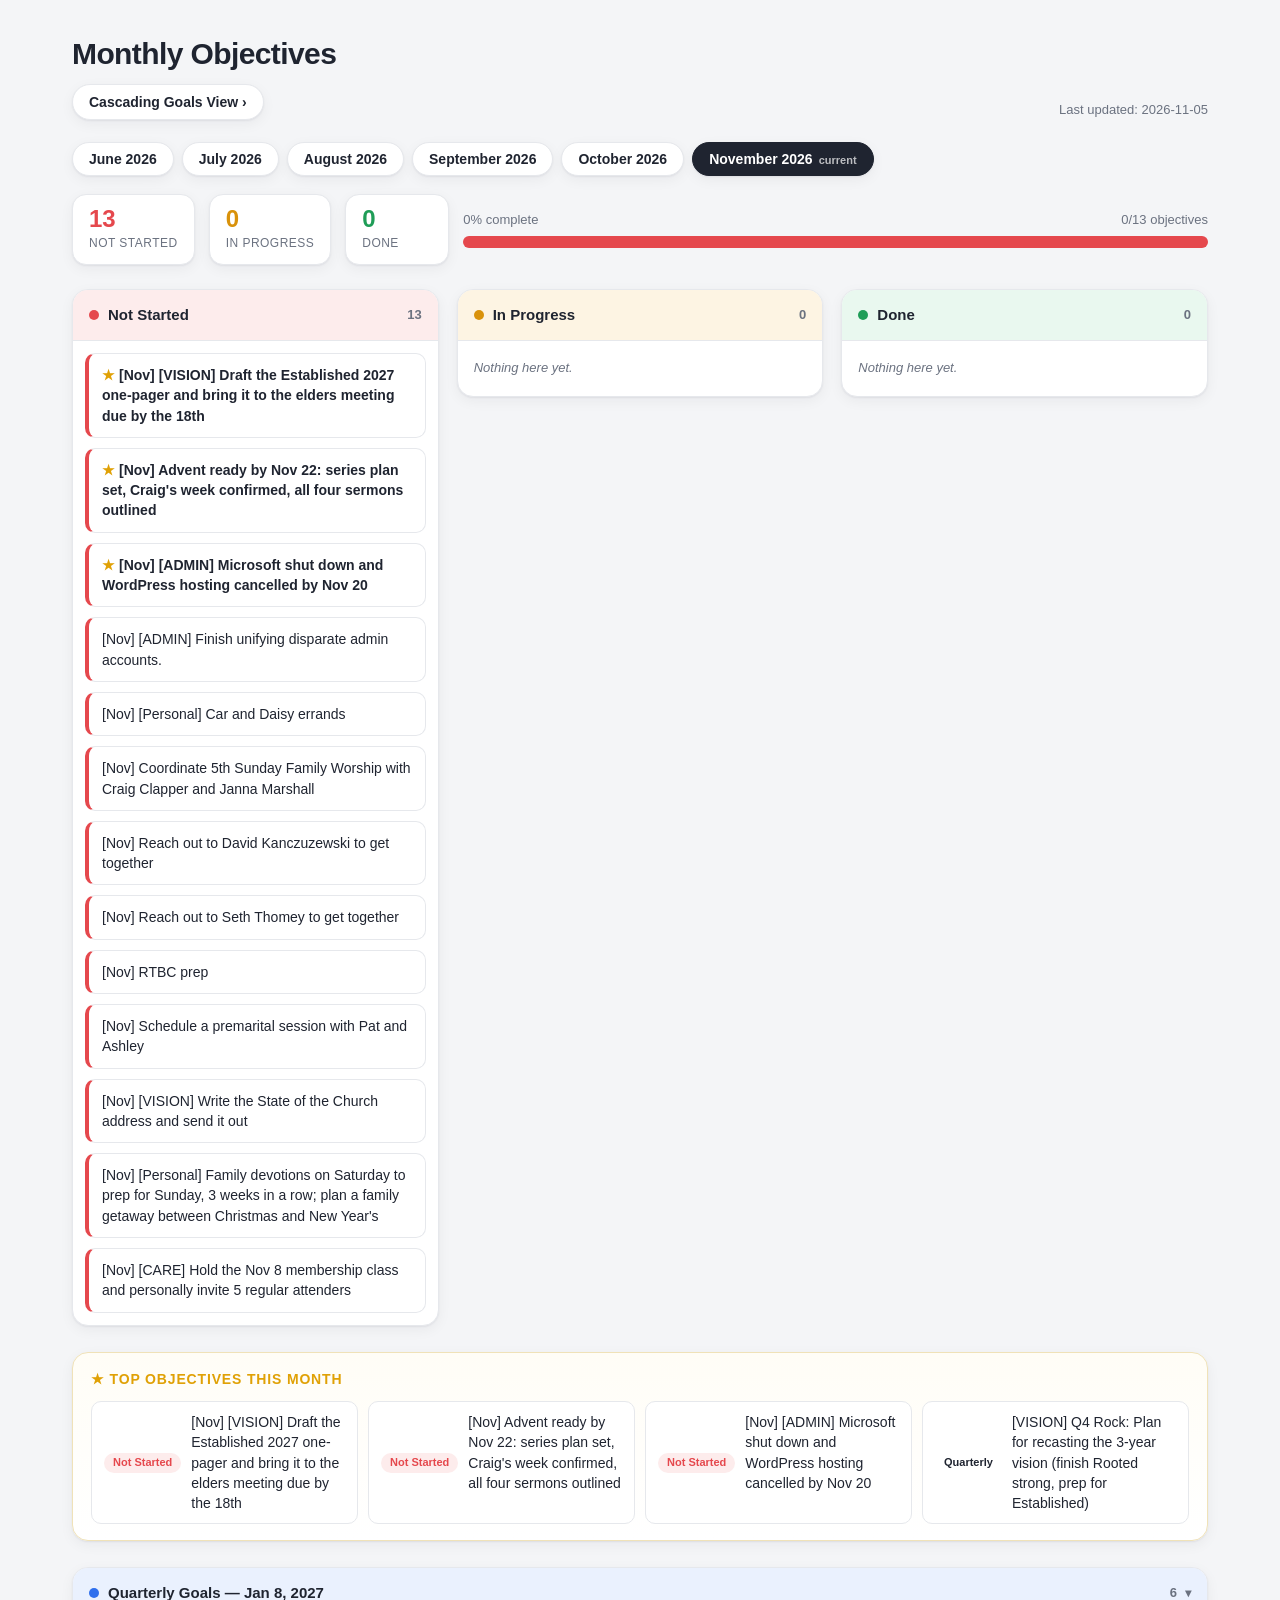
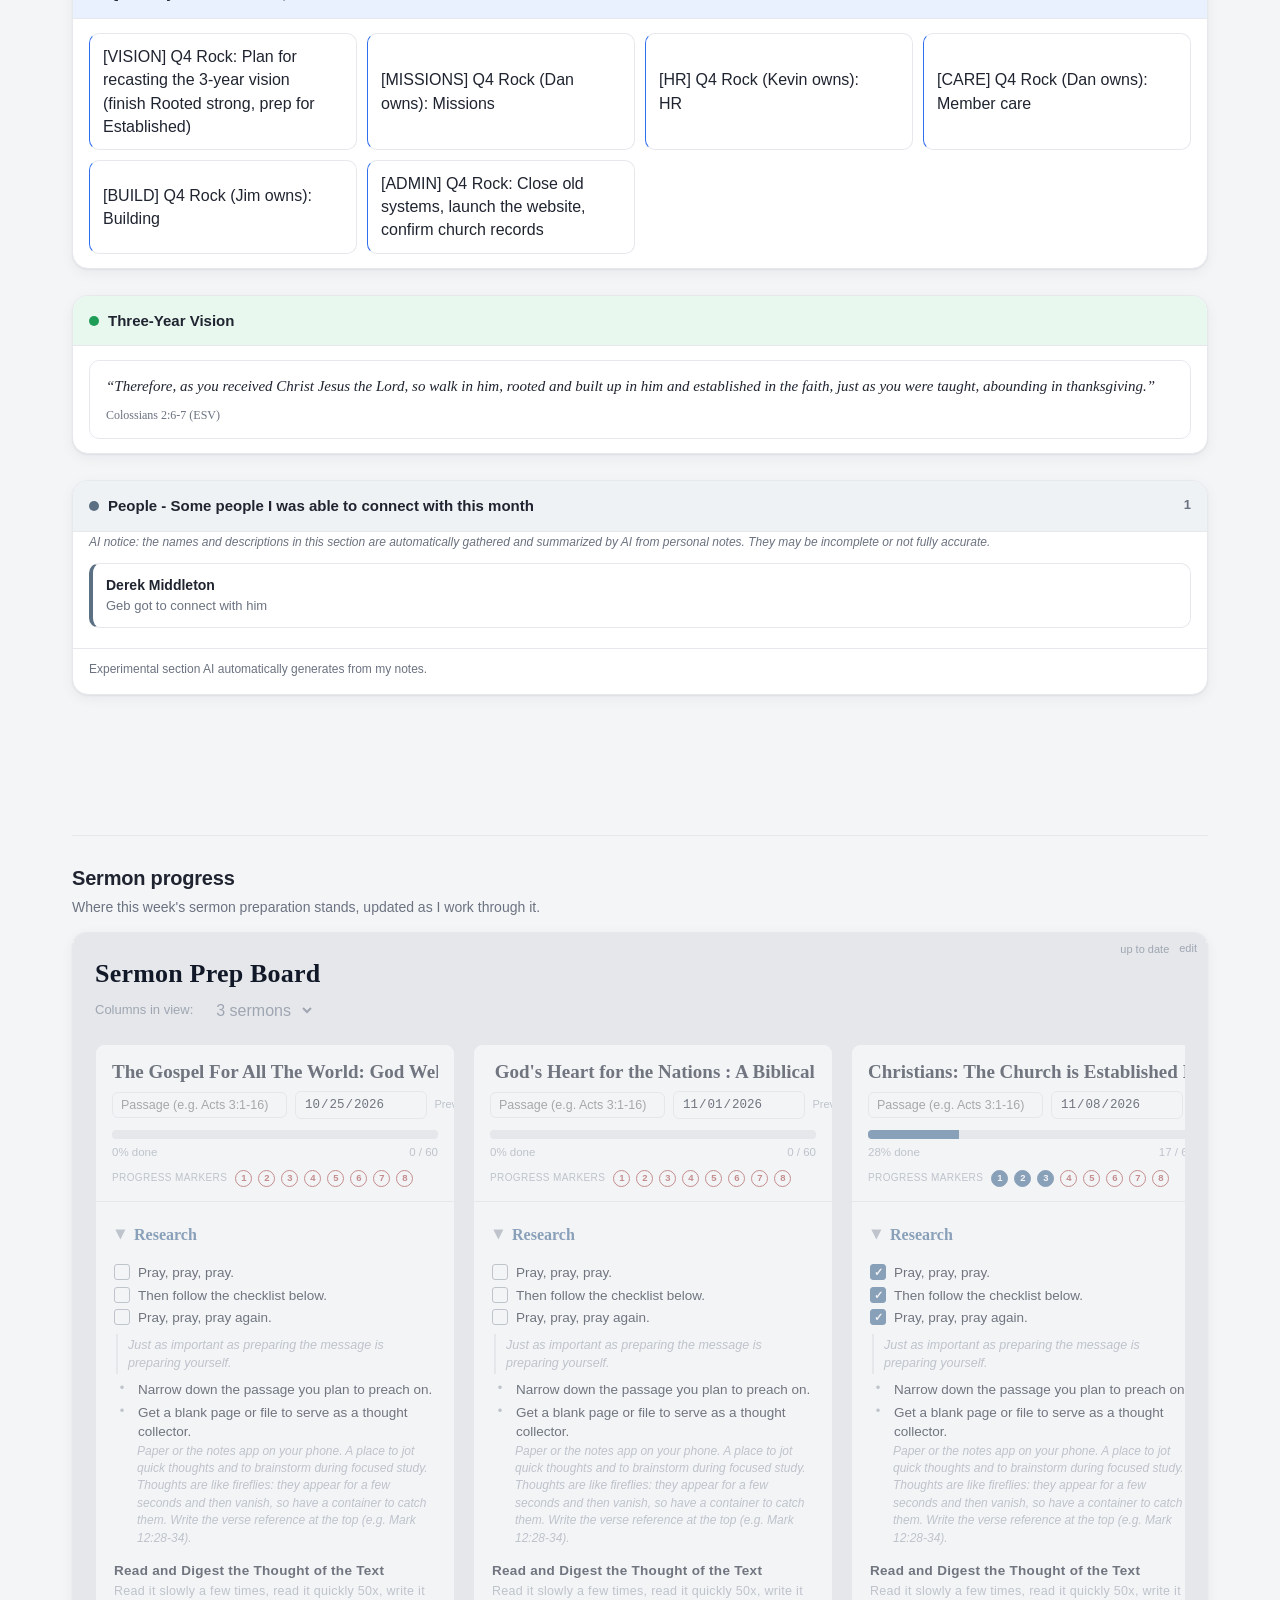
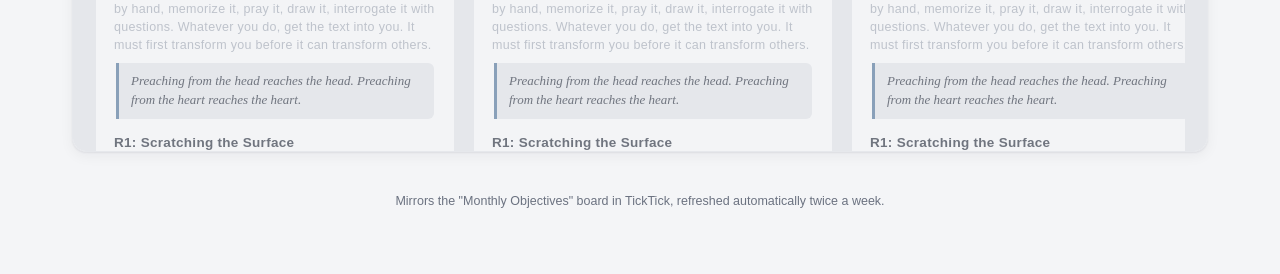
==== commit 688abcd7: "Refresh dashboard 2026-11-05" ====
--- a/index.html
+++ b/index.html
@@ -181,7 +181,7 @@
   </div>
 </div>
 
-<script id="data" type="application/json">{"title": "Monthly Objectives", "subtitle": "Trinity Bible Church", "lastUpdated": "2026-11-02", "ticktickProjectId": "6a2c3f2eebcf3900000001fe", "months": [{"key": "2026-06", "label": "June 2026", "items": [{"title": "Connect and Care For Unruhs", "status": "done", "top": false}, {"title": "Begin working on Colossians memorization.", "status": "inProgress", "top": false}, {"title": "Write your EFCA paper for licensing", "status": "done", "top": true}, {"title": "Draft a Discipleship model and present that to the elders", "status": "notStarted", "top": true}, {"title": "Thank volunteers three times from the stage.", "status": "notStarted", "top": false}, {"title": "Have a deep work about how to care for flock well on June 19th", "status": "notStarted", "top": false}, {"title": "Research sermon hosting options: Go, no go on SermonAudio.com", "status": "done", "top": false}, {"title": "Follow up with elders on how discipleship is going", "status": "notStarted", "top": false}, {"title": "Fix the www domain issue with our website", "status": "notStarted", "top": false}, {"title": "Draft a guest connection Sunday morning SOP for volunteers to folllow [Delegate to Unruhs?]", "status": "notStarted", "top": true}, {"title": "Go, no-go on scripture memory day", "status": "done", "top": false}, {"title": "Scripture memory is actively encouraged during announcements and in church life.", "status": "done", "top": false}, {"title": "New guest connection workers trained and ready to serve.", "status": "done", "top": false}, {"title": "Add Geb as the Ministry team leader over the website", "status": "done", "top": false}, {"title": "Set aside a week to do long-range planning for preaching through Acts.", "status": "done", "top": false}, {"title": "Get Dwight trained in church center scheduling so that he can manage the guest connection volunteer schedule.", "status": "done", "top": true}, {"title": "Hosting and Website credentials unified into a corporate account", "status": "inProgress", "top": false}, {"title": "Connect with Ben Chambers to get the next steps for Tech Team defined", "status": "done", "top": false}, {"title": "All personal accounts consolidated to corporate accounts (email, logins, website, YouTube, Google Drive, Microsoft, G Suite, tech team slide email)", "status": "inProgress", "top": false}, {"title": "Discipleship - Implement elders' monthly discipleship", "status": "quarterly", "top": false}, {"title": "Technology: go, no-go on Sermon Audio.", "status": "quarterly", "top": false}, {"title": "EFCA credentialing.", "status": "quarterly", "top": false}, {"title": "Guest connections rock.", "status": "quarterly", "top": false}, {"title": "Three-year theme rock", "status": "quarterly", "top": false}, {"title": "Talk With Paula Ralph to clear the way for Dwight to serve. Make sure she's ok.", "status": "inProgress", "top": false}, {"title": "(Done) Call Dan Foster", "status": "notStarted", "top": false}, {"title": "Call Dave Stowasser", "status": "notStarted", "top": false}, {"title": "I want to be transparent and help the elders understand what my life looks like by 1) Sharing monthly goals 2) Being more intentional in discussion", "status": "inProgress", "top": false}, {"title": "Have the proposed tech team changes implemented with Ben Chambers", "status": "inProgress", "top": false}, {"title": "Prepare an agenda for the deep work session to be ready help guide a discussion about guest connection.", "status": "done", "top": false}], "people": [{"name": "Dwight and Demi Unruh", "note": "serving on the guest connection team"}, {"name": "Nathan Delguanto", "note": "at GSM; talked about relationships"}, {"name": "Tipton family (Elizabeth)", "note": "visiting family with a young daughter"}, {"name": "Jason D.", "note": "neighbor; helped him after storm damage"}, {"name": "Becky Ridgewood", "note": "Edwardsburg neighbor; middle school teacher"}, {"name": "Pat and Ashley", "note": "premarital counseling"}, {"name": "Dan Foster", "note": "checked in and encouraged him"}, {"name": "Ben Peak", "note": "connected at Camp Raybird and men's group"}, {"name": "Holden, Josiah, and Jordan", "note": "young men met at Camp Raybird"}, {"name": "Mitch and Kate", "note": "camp director at Camp Raybird"}, {"name": "Garrett Lerner", "note": "Geb got to connect with him over breakfast"}, {"name": "Kevin Korhorn", "note": "joined a conversation with Garrett Lerner"}, {"name": "Josh and Reagan", "note": "young adults met at a young adults event"}, {"name": "Elena", "note": "young adult; training to be a financial advisor"}, {"name": "Tae Bae", "note": "checked in with him by phone"}, {"name": "Jim and Paula Ralph", "note": "reached out to them"}]}, {"key": "2026-07", "label": "July 2026", "items": [{"title": "Begin a routine for working on Colossians memorization.", "status": "done", "top": false}, {"title": "Draft a Discipleship model and present that to the elders", "status": "inProgress", "top": true}, {"title": "Thank volunteers three times from the stage.", "status": "done", "top": false}, {"title": "Have a deep-work session on caring well for the flock", "status": "inProgress", "top": false}, {"title": "Follow up with elders on how discipleship is going", "status": "notStarted", "top": false}, {"title": "Fix the www domain issue with our website", "status": "inProgress", "top": true}, {"title": "Draft a guest connection Sunday morning SOP for volunteers to folllow [Delegate to Unruhs?]", "status": "inProgress", "top": true}, {"title": "Hosting and Website credentials unified into a corporate account", "status": "inProgress", "top": false}, {"title": "All personal accounts consolidated to corporate accounts (email, logins, website, YouTube, Google Drive, Microsoft, G Suite, tech team slide email)", "status": "inProgress", "top": false}, {"title": "Talk With Paula Ralph to clear the way for Dwight to serve. Make sure she's feeling Ok with how how the unruhs are integrating", "status": "done", "top": false}, {"title": "I want to be transparent and help the elders understand what my life looks like by 1) Sharing monthly goals 2) Being more intentional in discussion", "status": "done", "top": false}, {"title": "Have the proposed tech team changes implemented with Ben Chambers", "status": "inProgress", "top": false}, {"title": "Schedule out my preaching calendar for the rest of the year", "status": "inProgress", "top": false}, {"title": "Care for my family well by preparing for the September baby: Finish as much planning and logistics ahead of time and plan out natural ways to slow down", "status": "done", "top": false}, {"title": "Set aside strategic time to prepare for the Quarterly Pulse: reflect on the quarter and review the VTO", "status": "inProgress", "top": false}, {"title": "Reach out to some individual young adults to invite them to the summer party (i.e. Delgauntos, Kalamazoo crew, Jeremy)", "status": "done", "top": false}, {"title": "Get together with Stephanie to move church things forward", "status": "done", "top": false}, {"title": "Get together with Lori to pre for RTBC", "status": "done", "top": false}, {"title": "Call Dan Foster again", "status": "done", "top": false}, {"title": "Have one of the other elders family over (the Korhorns or the Jones this month)", "status": "notStarted", "top": false}, {"title": "Begin tracking my hours again to be able to share with the elders", "status": "done", "top": false}, {"title": "Continue implementing the monthly objectives system", "status": "inProgress", "top": false}, {"title": "Plan out the teaching theme for the year for RTBC", "status": "done", "top": false}, {"title": "create a template within planning center to host a digital bulletin", "status": "done", "top": false}, {"title": "Switch to utilizing a digital bulletin weekly", "status": "done", "top": false}, {"title": "promote the digital bulletin and add links to the church app, QR codes etc", "status": "inProgress", "top": false}, {"title": "continue to encourage the rooted vision", "status": "done", "top": false}, {"title": "Get Binders ordered", "status": "done", "top": false}, {"title": "Figure out better sermonaudio hosting option since SA and YASH seem not to be options", "status": "done", "top": false}, {"title": "Share the Gospel consistenly with Garret by having breakfast together after Friday AMs", "status": "done", "top": false}, {"title": "Schedule a membership class.", "status": "done", "top": false}, {"title": "Prepare an intial draft of plans for the teaching topics of the year for rtbc", "status": "done", "top": false}, {"title": "Communicate Membership class date and promote", "status": "done", "top": false}, {"title": "(multiple see details)", "status": "done", "top": false}, {"title": "Migrate the church's website to churchco so that anyone can edit the website", "status": "inProgress", "top": false}, {"title": "updated visual looks of church center app", "status": "done", "top": false}, {"title": "take some young men out for lunch. Josh korhorn Peter s", "status": "notStarted", "top": false}, {"title": "Tech: Improve livestream", "status": "quarterly", "top": false}, {"title": "Tech: Continue to integrate Jay", "status": "quarterly", "top": false}, {"title": "Tech: Implement Sermon Audio", "status": "quarterly", "top": false}, {"title": "Tech: Post the livestream (or link) once a week to Facebook, X, and YouTube", "status": "quarterly", "top": false}, {"title": "Tech: Evaluate posting on Instagram", "status": "quarterly", "top": false}, {"title": "Admin: Church website migration approved and launched", "status": "quarterly", "top": false}, {"title": "Admin: Fix domain issue", "status": "quarterly", "top": false}, {"title": "Admin: Unify disparate personal accounts into a corporate account(s)", "status": "quarterly", "top": false}, {"title": "Admin: Fully migrate from and shut down (if appropriate) Microsoft", "status": "quarterly", "top": false}, {"title": "Discipleship: Improve small group participation to 50% of attendees (40 adults) — FBF, Friday Morning Men's, Women's Group, Agape Group", "status": "quarterly", "top": false}, {"title": "Discipleship: Schedule the fall Men's and Women's retreats", "status": "quarterly", "top": false}, {"title": "Discipleship: Equip the church to use the SPECKS Bible study method", "status": "quarterly", "top": false}, {"title": "Discipleship: Continue implementing the 3-year vision (Rooted, Established, Abounding)", "status": "quarterly", "top": false}, {"title": "Discipleship: Develop and test a strategy for shepherding the flock", "status": "quarterly", "top": false}, {"title": "Discipleship: Define the discipleship development track", "status": "quarterly", "top": false}, {"title": "Discipleship: Each elder actively meeting with a potential leader", "status": "quarterly", "top": false}], "people": [{"name": "Dane", "note": "new neighbor; deputy with Cass County"}, {"name": "Jana Marshall and Nicole Marshall", "note": "connected Sunday morning"}, {"name": "Stephanie Jones", "note": "ongoing admin partnership"}, {"name": "John McColley", "note": "connected by phone about Logan"}, {"name": "Doug Nienmeyer", "note": "visiting preacher; coordinating dates"}, {"name": "Lyn", "note": "talked with her after the sermon"}, {"name": "Luke", "note": "young adult; final year at Spring Arbor"}, {"name": "Dan Foster", "note": "checked in by phone; doing better"}, {"name": "Jay and Elizabeth", "note": "Jay is an RN; interested in the tech team"}, {"name": "David K", "note": "Parker's friend; ongoing gospel conversations"}, {"name": "Mike Alby", "note": "considering settling at Trinity"}, {"name": "Dylan McColley", "note": "update on Logan's training"}, {"name": "Laura Szl", "note": "planning young adults curriculum"}, {"name": "Chris and Justin", "note": "from Maurer Well Service; invited to church picnic"}, {"name": "Stephanie M., Casey, Amelia, and Marshall", "note": "had dessert together"}, {"name": "Matt Enis", "note": "reached out by phone"}, {"name": "Paula Ralph", "note": "reached out by phone"}]}, {"key": "2026-08", "label": "August 2026", "items": [{"title": "Begin a routine for working on Colossians memorization.", "status": "done", "top": false}, {"title": "Draft a Discipleship model and present that to the elders", "status": "inProgress", "top": false}, {"title": "Schedule a deep-work session on caring well for the flock", "status": "notStarted", "top": false}, {"title": "Check in with elders on how discipleship is going.", "status": "inProgress", "top": false}, {"title": "Fix the www domain issue with our website (progress made, called John Marshall, but this is still stuck)", "status": "inProgress", "top": false}, {"title": "Draft a guest connection Sunday morning SOP for volunteers to folllow", "status": "done", "top": false}, {"title": "All personal accounts consolidated to corporate accounts (Website Hosting, email, Migrate Google Business over to our admin account, website, YouTube, Google Drive, Microsoft, G Suite, tech team slide email)", "status": "inProgress", "top": false}, {"title": "Get together with Stephanie to move church things forward", "status": "done", "top": false}, {"title": "Continue implementing the monthly objectives system", "status": "done", "top": false}, {"title": "Connect with some of the young men.", "status": "done", "top": false}, {"title": "Tech: Improve livestream", "status": "inProgress", "top": false}, {"title": "Tech: Implement Sermon Audio", "status": "done", "top": true}, {"title": "Tech: $ Post the livestream (or link) once a week to Facebook, X, and YouTube", "status": "done", "top": false}, {"title": "Admin: Church website migration approved and launched", "status": "inProgress", "top": false, "qg": "QG1"}, {"title": "Admin: Unify disparate personal accounts into a corporate account(s)", "status": "inProgress", "top": false}, {"title": "Discipleship: Continue implementing the 3-year vision (Rooted, Established, Abounding)", "status": "done", "top": false}, {"title": "Focus on winning Souls - \"Do The Work of an Evangelist\"", "status": "done", "top": false}, {"title": "Create and Send out the State of the Church Address", "status": "done", "top": true}, {"title": "Sermon planning week - Wayne Geiger recommended I schedule a week, once a quarter to clear out my meetings and plan out my sermons.", "status": "done", "top": false, "qg": "QG5"}, {"title": "Family $ - Have a strong and healthy family through Ruthies birth and focus on ways to support them during the baby Transition $", "status": "done", "top": false}, {"title": "Discipleship Rock", "status": "quarterly", "top": false, "qg": "QG2", "details": "* Improve participation in small groups to 50% of attendees (40 adults) (FBF, Friday Morning Mens, Woman’s Group, Agape Group)\r\n* Schedule the fall Men’s and Women’s retreats\r\n* \r\n* We equip the church to use the SPECKS bible study method, and \r\n    * Create a bible print out that people can stick in their bibles (business card?, Binder insert) (SPECKS, \"What does it say, mean, do?)\r\n* 3 year vision continued to implemented (Rooted, Established, Abounding)\r\n* Develop and test implement  a strategy for shepherding the flock.  \r\n    * Hold a deep work on this \r\n* Define the discipleship development track\r\n* Each elder actively meeting with a potential leader"}, {"title": "Admin Rock", "status": "quarterly", "top": false, "qg": "QG1", "details": "* Church website migration approved and launched \r\n* Fix domain issue\r\n* Unify disparate personal accounts into a corporate account(s)\r\n* Fully migrate from and shutdown (if appropriate) microsoft"}, {"title": "Tech Rock", "status": "quarterly", "top": false, "qg": "QG3", "details": "* Improve livestream\r\n    * The tech team has enhanced the board settings to make it sound better\r\n    * We consitently have good sermon audio\r\n    * The livestream has improved to the point where people are commenting on how the livestream has improved\r\n* Continue to integrate Jay by having him acticaly participate in tech \r\n* The tech team implements using SermonAudio weekly\r\n* Post live steam/link once a week to Facebook, X,  and YouTube. (this will happen automatically through sermonaudio.com)\r\n* Evaluate posting on Instagram."}, {"title": "Focus on winning Souls by having more meals with people who are seeking \"Do The Work of an Evangelist\" (2 Tim. 4:5)", "status": "quarterly", "top": false, "qg": "QG4"}, {"title": "Mature my preaching by reading reflecting, and implementing what I'm learning: Read Motyers book, and another book", "status": "done", "top": true}, {"title": "Strengthen my daily and weekly routines this fall by doing my AM/PM/and office routine 5/7 days a week.", "status": "quarterly", "top": false, "qg": "QG6"}, {"title": "Mature my preaching by reading 4 books, and intentionally logging post-sermon comments in my sermon log", "status": "quarterly", "top": false, "qg": "QG5"}, {"title": "Connect with Laura Sz about young adults and pick a study for the fall", "status": "done", "top": false}, {"title": "Have a meal with Josh Galvin and confirm we're good to use Community for RTBC", "status": "done", "top": false}, {"title": "Help administratively prepare for Gunn Park outdoor service (connect with Stephanie M., Send out church text, print bulletins, prepare children's sermon, prep sermon)", "status": "done", "top": false}, {"title": "Guest Connection SOP - Get Feedback and begin implementing", "status": "inProgress", "top": false}, {"title": "changed billing credit card on file for microsoft and ChurchCenter", "status": "done", "top": false}, {"title": "Family - Complete some house projects before Baby is Due in September: Vent bathroom Fan to outside and replace fan + Rotate Tires", "status": "done", "top": false}, {"title": "Unexpected: Fix the Gap left by James Solarek for Released Time Bible Class. James Solarek was a key volunteer who just dropped out. I need reconfigure the teaching schedule, prepare a lesson for the first event, and reconfigure who is in charge of the games.", "status": "done", "top": false}, {"title": "started Facebook ads for grief share and Trinity", "status": "done", "top": false}], "people": [{"name": "Elaina", "note": "KFG intern"}, {"name": "Jay and Elizabeth", "note": "connected at church"}, {"name": "Meghan Hogarth", "note": "considering a camp internship; asked for a referral"}, {"name": "Lauren, Myra, and Yelka", "note": "had ice cream together with Ruthie"}, {"name": "Josh Galvin", "note": "Assistant Pastor at Community Church of Edwardsburg; planning RTBC"}, {"name": "Caleb and Anna", "note": "welcomed twins, Micah and Rowan"}, {"name": "Garrett Lerner", "note": "breakfast conversation; ongoing gospel conversations"}, {"name": "Ben Peak", "note": "breakfast connection"}, {"name": "David K", "note": "Geb got to connect with him again"}, {"name": "Ben Balos", "note": "looking for a new church home"}, {"name": "Lyn", "note": "connected at the outdoor service"}, {"name": "Stephanie Jones", "note": "quarterly check-in on church admin"}, {"name": "Pat and Ashley", "note": "continued premarital counseling"}, {"name": "Doug", "note": "phone call and connection"}, {"name": "Samuel Snodgrass", "note": "connected through RTBC"}, {"name": "Jacob", "note": "band teacher at Edwardsburg School; met at RTBC open house"}, {"name": "Drew Gardner", "note": "director of Bair Lake Bible Camp"}, {"name": "Gary", "note": "covering preaching for a nearby church"}], "quarterEndDate": "2026-10-17", "quarterStartDate": "2026-10-15"}, {"key": "2026-09", "label": "September 2026", "items": [{"title": "Admin: Unify disparate personal accounts into a corporate account(s)", "status": "inProgress", "top": false, "qg": "QG1"}, {"title": "Develop a SPECKS Bible Study printout with Dan that people can stick in their bibles.", "status": "done", "top": false, "qg": "QG2"}, {"title": "Prepare my lessons for release Time Bible Class by End of September", "status": "inProgress", "top": true}, {"title": "Fix the www domain issue", "status": "done", "top": true, "qg": "QG1"}, {"title": "Have the baby 🤪🐣", "status": "done", "top": false}, {"title": "Finish", "status": "inProgress", "top": false}, {"title": "Visit Betsy and Dean Rowell with Dan. Check in and tell her the treasurer asked us to let you know that giving via zelle is done", "status": "done", "top": false, "qg": "QG1"}, {"title": "[QCG1] transfer over old domains from John's personal account to a church account", "status": "done", "top": false}, {"title": "Add Sermon Outline to back of Church Bulletin Template", "status": "done", "top": false}, {"title": "RTBC Bus Registration - Schedule appointment to get Church bus registered", "status": "done", "top": false}, {"title": "Tech - Bulk Upload previous sermons that had not been added to Sermonaudio.com as a part of our migration to sermonaudio", "status": "done", "top": false, "qg": "QG3"}, {"title": "Fall Festival - Complete preparation logistics, and ensure the booth staffed, then setup/tore down", "status": "done", "top": false}, {"title": "After several months of communication, we tracked down the issue with our website domain (trinityedwardsburg.org). This and 3 other old domains) are now transferred over to a corporate godaddy.com account", "status": "done", "top": false, "qg": "QG1"}, {"title": "Improve my preaching by finishing Arnold Dallimore's biography of Spurgeon and \"On Writing Well\" by WIlliam Zinzer", "status": "done", "top": false, "qg": "QG5"}, {"title": "Ensure that the tech team continues to utilize sermonaudio.com so that the livestream gets posted automatically to Facebook, Sermon Audio, and youtube", "status": "done", "top": false, "qg": "QG3"}, {"title": "Annual Ministry Report: 1. Make Final tweaks to the form 2. Send it out to ministry leaders and elders with a due date for when you need it back by", "status": "done", "top": false}, {"title": "Implement Paula Ralph's changes to the guest connection SOP, and then email out the SOP to the guest connection team.", "status": "done", "top": false, "qg": "QG2"}, {"title": "Complete this month's sermon preparation a little earlier by following my weekly progress markers", "status": "inProgress", "top": true, "qg": "QG5"}, {"title": "Complete preparation logistics for released time Bible class", "status": "done", "top": false}, {"title": "Listen to a chapter from the Book of Colosian at least once a day, 4 out of seven days a week.", "status": "inProgress", "top": false, "qg": "QG6"}, {"title": "Check in with elders on how discipleship is going.", "status": "done", "top": false, "qg": "QG2"}, {"title": "Revisit my preaching schedule and determine how I will preach through the the rest of the book of Acts", "status": "inProgress", "top": false, "qg": "QG5"}, {"title": "Discipleship Rock", "status": "quarterly", "top": false, "qg": "QG2", "details": "* Improve participation in small groups to 50% of attendees (40 adults) (FBF, Friday Morning Mens, Woman’s Group, Agape Group)\r\n* Schedule the fall Men’s and Women’s retreats\r\n* We equip the church to use the SPECKS bible study method, and \r\n    * Create a bible print out that people can stick in their bibles (business card?, Binder insert) (SPECKS, \"What does it say, mean, do?)\r\n* 3 year vision continued to implemented (Rooted, Established, Abounding)\r\n* Develop and test implement  a strategy for shepherding the flock.  \r\n    * Hold a deep work on this \r\n* Define the discipleship development track\r\n* Each elder actively meeting with a potential leader"}, {"title": "Strengthen my daily and weekly routines this fall by doing my AM/PM/and office routine 5/7 days a week.", "status": "quarterly", "top": false, "qg": "QG6"}, {"title": "Mature my preaching by reading 4 books, and intentionally logging post-sermon comments in my sermon log", "status": "quarterly", "top": false, "qg": "QG5"}, {"title": "Focus on winning Souls by having more meals with people who are seeking \"Do The Work of an Evangelist\" (2 Tim. 4:5)", "status": "quarterly", "top": false, "qg": "QG4"}, {"title": "Tech Rock", "status": "quarterly", "top": false, "qg": "QG3", "details": "* Improve livestream\r\n    * The tech team has enhanced the board settings to make it sound better\r\n    * We consitently have good sermon audio\r\n    * The livestream has improved to the point where people are commenting on how the livestream has improved\r\n* Continue to integrate Jay by having him acticaly participate in tech \r\n* The tech team implements using SermonAudio weekly\r\n* Post live steam/link once a week to Facebook, X,  and YouTube. (this will happen automatically through sermonaudio.com)\r\n* Evaluate posting on Instagram."}, {"title": "Admin Rock", "status": "quarterly", "top": false, "qg": "QG1", "details": "* Church website migration approved and launched \r\n* Fix domain issue\r\n* Unify disparate personal accounts into a corporate account(s)\r\n* Fully migrate from and shutdown (if appropriate) microsoft"}], "people": [{"name": "Shelley and Mike Blue", "note": "neighbors; met them on a walk"}, {"name": "Ben Peak", "note": "continued to check in with him"}, {"name": "Barbara", "note": "Nathan Scroggins' wife; connected at the front desk"}, {"name": "Drew Gardner", "note": "lunch; discussed Bair Lake Camp's ministry plans"}, {"name": "Tae Bae", "note": "breakfast with Dan Jones"}, {"name": "Dan Jones", "note": "breakfast with Tae Bae"}, {"name": "Anna and Caleb", "note": "dropped off a meal to celebrate their new twins"}, {"name": "Dawn and Aaron (and daughter Willow)", "note": "visited church for the first time in years, via the RTBC open house"}, {"name": "The Hatfields (Del and spouse)", "note": "friends of the Korhorns; interested in Trinity"}, {"name": "Garrett Lerner", "note": "attended Friday morning group"}, {"name": "Dave Bartels", "note": "Geb got to connect with him"}, {"name": "David K", "note": "Parker's friend; another gospel conversation over lunch"}, {"name": "Nathan Delguanto", "note": "lunch at Chick-fil-A"}, {"name": "Jillian", "note": "connected through Released Time Bible class"}], "quarterEndDate": "2026-10-17", "quarterStartDate": "2026-10-15"}, {"key": "2026-10", "label": "October 2026", "items": [], "note": "No monthly objectives were set this month — we welcomed our new baby! 👶", "people": [{"name": "Jim Parrish", "note": "phone call about the building and Celebration Sunday"}, {"name": "Seth Hill", "note": "enjoyed the men's retreat; wants to join Friday mornings"}, {"name": "Dave Fishbaugh", "note": "agreed to help with a prayer chain"}, {"name": "Dwight and Demi Unruh", "note": "agreed to help with People Updates texting"}, {"name": "Jay and Elizabeth Tipton", "note": "Geb got to connect with them"}, {"name": "Brantley Settle", "note": "connected at RTBC"}, {"name": "Elaina", "note": "KFG intern; heard more of her family background"}, {"name": "AJ", "note": "neighbor in Edwardsburg; new baby Noel"}]}, {"key": "2026-11", "label": "November 2026", "items": [{"title": "[MISSIONS] Q4 Rock (Dan owns): Missions", "status": "quarterly", "top": false, "details": "* Owner: Dan. Due Jan 7, 2027. On my board so I can support it.\n* Supporting long-term missionaries\n* We have created our short-term missions process\n* Go/No Go on supporting the Guest's"}, {"title": "[HR] Q4 Rock (Kevin owns): HR", "status": "quarterly", "top": false, "details": "* Owner: Kevin. Due Jan 7, 2027. On my board so I can support it.\n* Dan/Geb visit Betsy\n* Geb's 2027 compensation approved and presented to him\n* Geb's quarterly (annual, as this is the 4th quarter) review completed\n* Communicate the DCI matrix, update accountability chart, and communicate role descriptions to the church"}, {"title": "[Nov] [VISION] Draft the Established 2027 one-pager and bring it to the elders meeting due by the 18th", "status": "notStarted", "top": true}, {"title": "[Nov] [ADMIN] Finish unifying disparate admin accounts.", "status": "notStarted", "top": false}, {"title": "[Nov] [Personal] Car and Daisy errands", "status": "notStarted", "top": false}, {"title": "[Nov] Coordinate 5th Sunday Family Worship with Craig Clapper and Janna Marshall", "status": "notStarted", "top": false}, {"title": "[Nov] Reach out to David Kanczuzewski to get together", "status": "notStarted", "top": false}, {"title": "[Nov] Reach out to Seth Thomey to get together", "status": "notStarted", "top": false}, {"title": "[Nov] RTBC prep", "status": "notStarted", "top": false}, {"title": "[Nov] Schedule a premarital session with Pat and Ashley", "status": "notStarted", "top": false}, {"title": "[Nov] [VISION] Write the State of the Church address and send it out", "status": "notStarted", "top": false}, {"title": "[Nov] [Personal] Family devotions on Saturday to prep for Sunday, 3 weeks in a row; plan a family getaway between Christmas and New Year's", "status": "notStarted", "top": false}, {"title": "[Nov] [CARE] Hold the Nov 8 membership class and personally invite 5 regular attenders", "status": "notStarted", "top": false}, {"title": "[Nov] Advent ready by Nov 22: series plan set, Craig's week confirmed, all four sermons outlined", "status": "notStarted", "top": true}, {"title": "[Nov] [ADMIN] Microsoft shut down and WordPress hosting cancelled by Nov 20", "status": "notStarted", "top": true}, {"title": "[CARE] Q4 Rock (Dan owns): Member care", "status": "quarterly", "top": false, "details": "* Owner: Dan. Due Jan 7, 2027. On my board so I can support it. Items from the Oct 16 planning meeting.\n* Earlier wording (kept for review): \"Finish our discipleship track / pathway\"; \"Decide who is responsible for whom\"\n* Go/No Go on Agape Groups in winter and spring\n* Developing leaders and Discipleship: finish our Discipleship track / pathway\n* Who is responsible for whom\n* Define the TBCoE way of member care"}, {"title": "[BUILD] Q4 Rock (Jim owns): Building", "status": "quarterly", "top": false, "details": "* Owner: Jim. Due Jan 7, 2027. On my board so I can support it.\n* Earlier checklist items (kept for review; they may overlap the new list):\n    * Agree on what our building cost is\n    * Begin the pledge campaign\n* Execute a recasting of the vision\n* Execute Pledge Campaign by when?\n* Pledge campaign: Go/No Go on if we hire a consultant\n* Pick a builder\n* Seek an interim building\n* Determine the scope of the building\n* Determine the scope of the cost (2 million?)"}, {"title": "[VISION] Q4 Rock: Plan for recasting the 3-year vision (finish Rooted strong, prep for Established)", "status": "quarterly", "top": true, "details": "* Owner: Geb. Due Jan 7, 2027.\n* One-pager idea: front has the theme and the five marks of Established (biblical truth, faithfulness to Christ, loving people, growing disciples, growing in fellowship). Back has what we ask people to buy into: 2027 memory verses (starting with Col 2:6-7), column 2 of the reading plan, member care, membership, moving from reading to studying the Bible.\n* Earlier checklist items (kept for review; they may overlap the new list):\n    * One-page Established 2027 plan approved by the elders\n    * Church hears a Rooted year-end review of what God did in 2026\n    * January launch planned: vision Sunday or sermon date, one-sheet printed, communication schedule\n    * Q4 State of the Church update sent out\n    * Our vision for Established sent out to the church (and played Sunday AM?)\n* Finishing out Rooted strong\n* Prepping for Established"}, {"title": "[ADMIN] Q4 Rock: Close old systems, launch the website, confirm church records", "status": "quarterly", "top": false, "details": "* Owner: Geb. Due Jan 7, 2027. Done when every item below is checked.\n* Earlier checklist items (kept for review; they may overlap the new list):\n    * Microsoft shut down: my mailbox and John's exported to Google Drive, subscription cancelled\n    * WordPress / WP Engine hosting cancelled, after the new site is live and old content is backed up\n    * New website live, elders signed off, every old domain points to it\n    * Church name, EIN and nonprofit status confirmed with Michigan and federal records (check with Drew or Corey)\n    * Clearstream cleanup in my email inbox\n* Finish closing out Microsoft\n* Finish closing out WordPress/website hosting\n* Button up the website and launch it\n* Confirm the entities are correct with the state and fed\n* Confirm that anyone who is spending money has a bill.com card and sales tax exempt letter"}], "quarterEndDate": "2027-01-08"}], "activeMonth": "2026-11", "quarterEndDate": "2027-01-08", "vision": {"reference": "Colossians 2:6-7 (ESV)", "verse": "Therefore, as you received Christ Jesus the Lord, so walk in him, rooted and built up in him and established in the faith, just as you were taught, abounding in thanksgiving.", "results": ["Getting prepared to plant 2nd church - send 1 staff member", "3 Full Time Staff (Pastor, Worship, Youth/Small Group)", "Vibrant Youth Discipleship", "Sunday morning classes (3 Youth, 4 Adult)", "Membership Process Established (Done)", "Release Time Bible Class in 2 school systems", "Complete 1st Tent Meeting", "Missions near and far program", "Core team in place for teaching, worship, admin", "Annual Picnic & Baptism", "In new church facility (not KFG Edwardsburg)", "50% of members have been on an overseas missions trip", "50% of attendees are members", "Completed an Israel Trip", "V/TO complete and Operating system written, shared, and followed by all"]}, "cascade": {"tenYear": {"target": "Plant 5 churches with 1,500 disciples by December 31, 2033.", "due": "2033-12-31"}, "threeYearDue": "2028", "oneYear": {"draftNote": "Draft. The elders never fully settled these. We did not get the time to finish agreeing on them, clarifying them, and cutting them.", "goals": [{"title": "Church Multiplication Strategy", "items": ["Training young pastors and leaders of the church", "One pastoral assistant/intern", "Go/No Go on Bethel intern"]}, {"title": "Member Care Implementation", "items": ["How to encourage more regular attendees to become members"], "rocks": ["CARE"]}, {"title": "Establish Ministries", "items": ["Get the kids in the lower level of KFG", "Coordinate adult and children memory verses", {"text": "Volunteer multiplication strategy", "sub": ["Coleader with every leader", "Apprenticeship model for every volunteer"]}, "Administrative volunteer(s)", "Identify and empower worship leader(s)", {"text": "Develop and implement Church Center", "sub": ["All team chats are in Church Center", "Membership data complete and correct"]}]}, {"title": "Discipleship", "items": ["Sunday morning classes enhanced", "Youth discipleship enhanced", "Annual picnic and baptism held", {"text": "Established", "sub": ["Biblical truth", "Faithfulness to Christ", "Loving people", "Growing disciples", "Growing in fellowship"]}, {"text": "Moving from reading to studying the Bible", "sub": ["SPECKS"]}, "Evaluate small groups"], "rocks": ["VISION", "CARE"]}, {"title": "Building", "items": ["$1.25m of building funds collected by 12/31/2027", "$1.25m of building pledges (5 year?)", "Go/No Go on interim building", "Continue implementing Building Campaign (Q1)", {"text": "Present to the congregation", "sub": ["Building plans", "Building cost", "Building uses"]}, "24 hour prayer vigil before building campaign begins"], "rocks": ["BUILD"]}, {"title": "Finance", "items": ["Evaluate and confirm financial partners", "Church Center giving fully integrated", "Grant process applied and implemented"], "rocks": ["ADMIN"]}, {"title": "Missions", "items": ["Identify 2nd school system for RTBC", "Tent meeting planned and held", "Israel trip planned", {"text": "__ mission trips held", "sub": ["Camp Raybird", "DR", "Liberia"]}, "Get a second bus"], "note": "Auto-imported from our VTO. We never agreed on these.", "rocks": ["MISSIONS"]}]}, "rockOrder": ["HR", "VISION", "MISSIONS", "ADMIN", "CARE", "BUILD"]}}</script>
+<script id="data" type="application/json">{"title": "Monthly Objectives", "subtitle": "Trinity Bible Church", "lastUpdated": "2026-11-05", "ticktickProjectId": "6a2c3f2eebcf3900000001fe", "months": [{"key": "2026-06", "label": "June 2026", "items": [{"title": "Connect and Care For Unruhs", "status": "done", "top": false}, {"title": "Begin working on Colossians memorization.", "status": "inProgress", "top": false}, {"title": "Write your EFCA paper for licensing", "status": "done", "top": true}, {"title": "Draft a Discipleship model and present that to the elders", "status": "notStarted", "top": true}, {"title": "Thank volunteers three times from the stage.", "status": "notStarted", "top": false}, {"title": "Have a deep work about how to care for flock well on June 19th", "status": "notStarted", "top": false}, {"title": "Research sermon hosting options: Go, no go on SermonAudio.com", "status": "done", "top": false}, {"title": "Follow up with elders on how discipleship is going", "status": "notStarted", "top": false}, {"title": "Fix the www domain issue with our website", "status": "notStarted", "top": false}, {"title": "Draft a guest connection Sunday morning SOP for volunteers to folllow [Delegate to Unruhs?]", "status": "notStarted", "top": true}, {"title": "Go, no-go on scripture memory day", "status": "done", "top": false}, {"title": "Scripture memory is actively encouraged during announcements and in church life.", "status": "done", "top": false}, {"title": "New guest connection workers trained and ready to serve.", "status": "done", "top": false}, {"title": "Add Geb as the Ministry team leader over the website", "status": "done", "top": false}, {"title": "Set aside a week to do long-range planning for preaching through Acts.", "status": "done", "top": false}, {"title": "Get Dwight trained in church center scheduling so that he can manage the guest connection volunteer schedule.", "status": "done", "top": true}, {"title": "Hosting and Website credentials unified into a corporate account", "status": "inProgress", "top": false}, {"title": "Connect with Ben Chambers to get the next steps for Tech Team defined", "status": "done", "top": false}, {"title": "All personal accounts consolidated to corporate accounts (email, logins, website, YouTube, Google Drive, Microsoft, G Suite, tech team slide email)", "status": "inProgress", "top": false}, {"title": "Discipleship - Implement elders' monthly discipleship", "status": "quarterly", "top": false}, {"title": "Technology: go, no-go on Sermon Audio.", "status": "quarterly", "top": false}, {"title": "EFCA credentialing.", "status": "quarterly", "top": false}, {"title": "Guest connections rock.", "status": "quarterly", "top": false}, {"title": "Three-year theme rock", "status": "quarterly", "top": false}, {"title": "Talk With Paula Ralph to clear the way for Dwight to serve. Make sure she's ok.", "status": "inProgress", "top": false}, {"title": "(Done) Call Dan Foster", "status": "notStarted", "top": false}, {"title": "Call Dave Stowasser", "status": "notStarted", "top": false}, {"title": "I want to be transparent and help the elders understand what my life looks like by 1) Sharing monthly goals 2) Being more intentional in discussion", "status": "inProgress", "top": false}, {"title": "Have the proposed tech team changes implemented with Ben Chambers", "status": "inProgress", "top": false}, {"title": "Prepare an agenda for the deep work session to be ready help guide a discussion about guest connection.", "status": "done", "top": false}], "people": [{"name": "Dwight and Demi Unruh", "note": "serving on the guest connection team"}, {"name": "Nathan Delguanto", "note": "at GSM; talked about relationships"}, {"name": "Tipton family (Elizabeth)", "note": "visiting family with a young daughter"}, {"name": "Jason D.", "note": "neighbor; helped him after storm damage"}, {"name": "Becky Ridgewood", "note": "Edwardsburg neighbor; middle school teacher"}, {"name": "Pat and Ashley", "note": "premarital counseling"}, {"name": "Dan Foster", "note": "checked in and encouraged him"}, {"name": "Ben Peak", "note": "connected at Camp Raybird and men's group"}, {"name": "Holden, Josiah, and Jordan", "note": "young men met at Camp Raybird"}, {"name": "Mitch and Kate", "note": "camp director at Camp Raybird"}, {"name": "Garrett Lerner", "note": "Geb got to connect with him over breakfast"}, {"name": "Kevin Korhorn", "note": "joined a conversation with Garrett Lerner"}, {"name": "Josh and Reagan", "note": "young adults met at a young adults event"}, {"name": "Elena", "note": "young adult; training to be a financial advisor"}, {"name": "Tae Bae", "note": "checked in with him by phone"}, {"name": "Jim and Paula Ralph", "note": "reached out to them"}]}, {"key": "2026-07", "label": "July 2026", "items": [{"title": "Begin a routine for working on Colossians memorization.", "status": "done", "top": false}, {"title": "Draft a Discipleship model and present that to the elders", "status": "inProgress", "top": true}, {"title": "Thank volunteers three times from the stage.", "status": "done", "top": false}, {"title": "Have a deep-work session on caring well for the flock", "status": "inProgress", "top": false}, {"title": "Follow up with elders on how discipleship is going", "status": "notStarted", "top": false}, {"title": "Fix the www domain issue with our website", "status": "inProgress", "top": true}, {"title": "Draft a guest connection Sunday morning SOP for volunteers to folllow [Delegate to Unruhs?]", "status": "inProgress", "top": true}, {"title": "Hosting and Website credentials unified into a corporate account", "status": "inProgress", "top": false}, {"title": "All personal accounts consolidated to corporate accounts (email, logins, website, YouTube, Google Drive, Microsoft, G Suite, tech team slide email)", "status": "inProgress", "top": false}, {"title": "Talk With Paula Ralph to clear the way for Dwight to serve. Make sure she's feeling Ok with how how the unruhs are integrating", "status": "done", "top": false}, {"title": "I want to be transparent and help the elders understand what my life looks like by 1) Sharing monthly goals 2) Being more intentional in discussion", "status": "done", "top": false}, {"title": "Have the proposed tech team changes implemented with Ben Chambers", "status": "inProgress", "top": false}, {"title": "Schedule out my preaching calendar for the rest of the year", "status": "inProgress", "top": false}, {"title": "Care for my family well by preparing for the September baby: Finish as much planning and logistics ahead of time and plan out natural ways to slow down", "status": "done", "top": false}, {"title": "Set aside strategic time to prepare for the Quarterly Pulse: reflect on the quarter and review the VTO", "status": "inProgress", "top": false}, {"title": "Reach out to some individual young adults to invite them to the summer party (i.e. Delgauntos, Kalamazoo crew, Jeremy)", "status": "done", "top": false}, {"title": "Get together with Stephanie to move church things forward", "status": "done", "top": false}, {"title": "Get together with Lori to pre for RTBC", "status": "done", "top": false}, {"title": "Call Dan Foster again", "status": "done", "top": false}, {"title": "Have one of the other elders family over (the Korhorns or the Jones this month)", "status": "notStarted", "top": false}, {"title": "Begin tracking my hours again to be able to share with the elders", "status": "done", "top": false}, {"title": "Continue implementing the monthly objectives system", "status": "inProgress", "top": false}, {"title": "Plan out the teaching theme for the year for RTBC", "status": "done", "top": false}, {"title": "create a template within planning center to host a digital bulletin", "status": "done", "top": false}, {"title": "Switch to utilizing a digital bulletin weekly", "status": "done", "top": false}, {"title": "promote the digital bulletin and add links to the church app, QR codes etc", "status": "inProgress", "top": false}, {"title": "continue to encourage the rooted vision", "status": "done", "top": false}, {"title": "Get Binders ordered", "status": "done", "top": false}, {"title": "Figure out better sermonaudio hosting option since SA and YASH seem not to be options", "status": "done", "top": false}, {"title": "Share the Gospel consistenly with Garret by having breakfast together after Friday AMs", "status": "done", "top": false}, {"title": "Schedule a membership class.", "status": "done", "top": false}, {"title": "Prepare an intial draft of plans for the teaching topics of the year for rtbc", "status": "done", "top": false}, {"title": "Communicate Membership class date and promote", "status": "done", "top": false}, {"title": "(multiple see details)", "status": "done", "top": false}, {"title": "Migrate the church's website to churchco so that anyone can edit the website", "status": "inProgress", "top": false}, {"title": "updated visual looks of church center app", "status": "done", "top": false}, {"title": "take some young men out for lunch. Josh korhorn Peter s", "status": "notStarted", "top": false}, {"title": "Tech: Improve livestream", "status": "quarterly", "top": false}, {"title": "Tech: Continue to integrate Jay", "status": "quarterly", "top": false}, {"title": "Tech: Implement Sermon Audio", "status": "quarterly", "top": false}, {"title": "Tech: Post the livestream (or link) once a week to Facebook, X, and YouTube", "status": "quarterly", "top": false}, {"title": "Tech: Evaluate posting on Instagram", "status": "quarterly", "top": false}, {"title": "Admin: Church website migration approved and launched", "status": "quarterly", "top": false}, {"title": "Admin: Fix domain issue", "status": "quarterly", "top": false}, {"title": "Admin: Unify disparate personal accounts into a corporate account(s)", "status": "quarterly", "top": false}, {"title": "Admin: Fully migrate from and shut down (if appropriate) Microsoft", "status": "quarterly", "top": false}, {"title": "Discipleship: Improve small group participation to 50% of attendees (40 adults) — FBF, Friday Morning Men's, Women's Group, Agape Group", "status": "quarterly", "top": false}, {"title": "Discipleship: Schedule the fall Men's and Women's retreats", "status": "quarterly", "top": false}, {"title": "Discipleship: Equip the church to use the SPECKS Bible study method", "status": "quarterly", "top": false}, {"title": "Discipleship: Continue implementing the 3-year vision (Rooted, Established, Abounding)", "status": "quarterly", "top": false}, {"title": "Discipleship: Develop and test a strategy for shepherding the flock", "status": "quarterly", "top": false}, {"title": "Discipleship: Define the discipleship development track", "status": "quarterly", "top": false}, {"title": "Discipleship: Each elder actively meeting with a potential leader", "status": "quarterly", "top": false}], "people": [{"name": "Dane", "note": "new neighbor; deputy with Cass County"}, {"name": "Jana Marshall and Nicole Marshall", "note": "connected Sunday morning"}, {"name": "Stephanie Jones", "note": "ongoing admin partnership"}, {"name": "John McColley", "note": "connected by phone about Logan"}, {"name": "Doug Nienmeyer", "note": "visiting preacher; coordinating dates"}, {"name": "Lyn", "note": "talked with her after the sermon"}, {"name": "Luke", "note": "young adult; final year at Spring Arbor"}, {"name": "Dan Foster", "note": "checked in by phone; doing better"}, {"name": "Jay and Elizabeth", "note": "Jay is an RN; interested in the tech team"}, {"name": "David K", "note": "Parker's friend; ongoing gospel conversations"}, {"name": "Mike Alby", "note": "considering settling at Trinity"}, {"name": "Dylan McColley", "note": "update on Logan's training"}, {"name": "Laura Szl", "note": "planning young adults curriculum"}, {"name": "Chris and Justin", "note": "from Maurer Well Service; invited to church picnic"}, {"name": "Stephanie M., Casey, Amelia, and Marshall", "note": "had dessert together"}, {"name": "Matt Enis", "note": "reached out by phone"}, {"name": "Paula Ralph", "note": "reached out by phone"}]}, {"key": "2026-08", "label": "August 2026", "items": [{"title": "Begin a routine for working on Colossians memorization.", "status": "done", "top": false}, {"title": "Draft a Discipleship model and present that to the elders", "status": "inProgress", "top": false}, {"title": "Schedule a deep-work session on caring well for the flock", "status": "notStarted", "top": false}, {"title": "Check in with elders on how discipleship is going.", "status": "inProgress", "top": false}, {"title": "Fix the www domain issue with our website (progress made, called John Marshall, but this is still stuck)", "status": "inProgress", "top": false}, {"title": "Draft a guest connection Sunday morning SOP for volunteers to folllow", "status": "done", "top": false}, {"title": "All personal accounts consolidated to corporate accounts (Website Hosting, email, Migrate Google Business over to our admin account, website, YouTube, Google Drive, Microsoft, G Suite, tech team slide email)", "status": "inProgress", "top": false}, {"title": "Get together with Stephanie to move church things forward", "status": "done", "top": false}, {"title": "Continue implementing the monthly objectives system", "status": "done", "top": false}, {"title": "Connect with some of the young men.", "status": "done", "top": false}, {"title": "Tech: Improve livestream", "status": "inProgress", "top": false}, {"title": "Tech: Implement Sermon Audio", "status": "done", "top": true}, {"title": "Tech: $ Post the livestream (or link) once a week to Facebook, X, and YouTube", "status": "done", "top": false}, {"title": "Admin: Church website migration approved and launched", "status": "inProgress", "top": false, "qg": "QG1"}, {"title": "Admin: Unify disparate personal accounts into a corporate account(s)", "status": "inProgress", "top": false}, {"title": "Discipleship: Continue implementing the 3-year vision (Rooted, Established, Abounding)", "status": "done", "top": false}, {"title": "Focus on winning Souls - \"Do The Work of an Evangelist\"", "status": "done", "top": false}, {"title": "Create and Send out the State of the Church Address", "status": "done", "top": true}, {"title": "Sermon planning week - Wayne Geiger recommended I schedule a week, once a quarter to clear out my meetings and plan out my sermons.", "status": "done", "top": false, "qg": "QG5"}, {"title": "Family $ - Have a strong and healthy family through Ruthies birth and focus on ways to support them during the baby Transition $", "status": "done", "top": false}, {"title": "Discipleship Rock", "status": "quarterly", "top": false, "qg": "QG2", "details": "* Improve participation in small groups to 50% of attendees (40 adults) (FBF, Friday Morning Mens, Woman’s Group, Agape Group)\r\n* Schedule the fall Men’s and Women’s retreats\r\n* \r\n* We equip the church to use the SPECKS bible study method, and \r\n    * Create a bible print out that people can stick in their bibles (business card?, Binder insert) (SPECKS, \"What does it say, mean, do?)\r\n* 3 year vision continued to implemented (Rooted, Established, Abounding)\r\n* Develop and test implement  a strategy for shepherding the flock.  \r\n    * Hold a deep work on this \r\n* Define the discipleship development track\r\n* Each elder actively meeting with a potential leader"}, {"title": "Admin Rock", "status": "quarterly", "top": false, "qg": "QG1", "details": "* Church website migration approved and launched \r\n* Fix domain issue\r\n* Unify disparate personal accounts into a corporate account(s)\r\n* Fully migrate from and shutdown (if appropriate) microsoft"}, {"title": "Tech Rock", "status": "quarterly", "top": false, "qg": "QG3", "details": "* Improve livestream\r\n    * The tech team has enhanced the board settings to make it sound better\r\n    * We consitently have good sermon audio\r\n    * The livestream has improved to the point where people are commenting on how the livestream has improved\r\n* Continue to integrate Jay by having him acticaly participate in tech \r\n* The tech team implements using SermonAudio weekly\r\n* Post live steam/link once a week to Facebook, X,  and YouTube. (this will happen automatically through sermonaudio.com)\r\n* Evaluate posting on Instagram."}, {"title": "Focus on winning Souls by having more meals with people who are seeking \"Do The Work of an Evangelist\" (2 Tim. 4:5)", "status": "quarterly", "top": false, "qg": "QG4"}, {"title": "Mature my preaching by reading reflecting, and implementing what I'm learning: Read Motyers book, and another book", "status": "done", "top": true}, {"title": "Strengthen my daily and weekly routines this fall by doing my AM/PM/and office routine 5/7 days a week.", "status": "quarterly", "top": false, "qg": "QG6"}, {"title": "Mature my preaching by reading 4 books, and intentionally logging post-sermon comments in my sermon log", "status": "quarterly", "top": false, "qg": "QG5"}, {"title": "Connect with Laura Sz about young adults and pick a study for the fall", "status": "done", "top": false}, {"title": "Have a meal with Josh Galvin and confirm we're good to use Community for RTBC", "status": "done", "top": false}, {"title": "Help administratively prepare for Gunn Park outdoor service (connect with Stephanie M., Send out church text, print bulletins, prepare children's sermon, prep sermon)", "status": "done", "top": false}, {"title": "Guest Connection SOP - Get Feedback and begin implementing", "status": "inProgress", "top": false}, {"title": "changed billing credit card on file for microsoft and ChurchCenter", "status": "done", "top": false}, {"title": "Family - Complete some house projects before Baby is Due in September: Vent bathroom Fan to outside and replace fan + Rotate Tires", "status": "done", "top": false}, {"title": "Unexpected: Fix the Gap left by James Solarek for Released Time Bible Class. James Solarek was a key volunteer who just dropped out. I need reconfigure the teaching schedule, prepare a lesson for the first event, and reconfigure who is in charge of the games.", "status": "done", "top": false}, {"title": "started Facebook ads for grief share and Trinity", "status": "done", "top": false}], "people": [{"name": "Elaina", "note": "KFG intern"}, {"name": "Jay and Elizabeth", "note": "connected at church"}, {"name": "Meghan Hogarth", "note": "considering a camp internship; asked for a referral"}, {"name": "Lauren, Myra, and Yelka", "note": "had ice cream together with Ruthie"}, {"name": "Josh Galvin", "note": "Assistant Pastor at Community Church of Edwardsburg; planning RTBC"}, {"name": "Caleb and Anna", "note": "welcomed twins, Micah and Rowan"}, {"name": "Garrett Lerner", "note": "breakfast conversation; ongoing gospel conversations"}, {"name": "Ben Peak", "note": "breakfast connection"}, {"name": "David K", "note": "Geb got to connect with him again"}, {"name": "Ben Balos", "note": "looking for a new church home"}, {"name": "Lyn", "note": "connected at the outdoor service"}, {"name": "Stephanie Jones", "note": "quarterly check-in on church admin"}, {"name": "Pat and Ashley", "note": "continued premarital counseling"}, {"name": "Doug", "note": "phone call and connection"}, {"name": "Samuel Snodgrass", "note": "connected through RTBC"}, {"name": "Jacob", "note": "band teacher at Edwardsburg School; met at RTBC open house"}, {"name": "Drew Gardner", "note": "director of Bair Lake Bible Camp"}, {"name": "Gary", "note": "covering preaching for a nearby church"}], "quarterEndDate": "2026-10-17", "quarterStartDate": "2026-10-15"}, {"key": "2026-09", "label": "September 2026", "items": [{"title": "Admin: Unify disparate personal accounts into a corporate account(s)", "status": "inProgress", "top": false, "qg": "QG1"}, {"title": "Develop a SPECKS Bible Study printout with Dan that people can stick in their bibles.", "status": "done", "top": false, "qg": "QG2"}, {"title": "Prepare my lessons for release Time Bible Class by End of September", "status": "inProgress", "top": true}, {"title": "Fix the www domain issue", "status": "done", "top": true, "qg": "QG1"}, {"title": "Have the baby 🤪🐣", "status": "done", "top": false}, {"title": "Finish", "status": "inProgress", "top": false}, {"title": "Visit Betsy and Dean Rowell with Dan. Check in and tell her the treasurer asked us to let you know that giving via zelle is done", "status": "done", "top": false, "qg": "QG1"}, {"title": "[QCG1] transfer over old domains from John's personal account to a church account", "status": "done", "top": false}, {"title": "Add Sermon Outline to back of Church Bulletin Template", "status": "done", "top": false}, {"title": "RTBC Bus Registration - Schedule appointment to get Church bus registered", "status": "done", "top": false}, {"title": "Tech - Bulk Upload previous sermons that had not been added to Sermonaudio.com as a part of our migration to sermonaudio", "status": "done", "top": false, "qg": "QG3"}, {"title": "Fall Festival - Complete preparation logistics, and ensure the booth staffed, then setup/tore down", "status": "done", "top": false}, {"title": "After several months of communication, we tracked down the issue with our website domain (trinityedwardsburg.org). This and 3 other old domains) are now transferred over to a corporate godaddy.com account", "status": "done", "top": false, "qg": "QG1"}, {"title": "Improve my preaching by finishing Arnold Dallimore's biography of Spurgeon and \"On Writing Well\" by WIlliam Zinzer", "status": "done", "top": false, "qg": "QG5"}, {"title": "Ensure that the tech team continues to utilize sermonaudio.com so that the livestream gets posted automatically to Facebook, Sermon Audio, and youtube", "status": "done", "top": false, "qg": "QG3"}, {"title": "Annual Ministry Report: 1. Make Final tweaks to the form 2. Send it out to ministry leaders and elders with a due date for when you need it back by", "status": "done", "top": false}, {"title": "Implement Paula Ralph's changes to the guest connection SOP, and then email out the SOP to the guest connection team.", "status": "done", "top": false, "qg": "QG2"}, {"title": "Complete this month's sermon preparation a little earlier by following my weekly progress markers", "status": "inProgress", "top": true, "qg": "QG5"}, {"title": "Complete preparation logistics for released time Bible class", "status": "done", "top": false}, {"title": "Listen to a chapter from the Book of Colosian at least once a day, 4 out of seven days a week.", "status": "inProgress", "top": false, "qg": "QG6"}, {"title": "Check in with elders on how discipleship is going.", "status": "done", "top": false, "qg": "QG2"}, {"title": "Revisit my preaching schedule and determine how I will preach through the the rest of the book of Acts", "status": "inProgress", "top": false, "qg": "QG5"}, {"title": "Discipleship Rock", "status": "quarterly", "top": false, "qg": "QG2", "details": "* Improve participation in small groups to 50% of attendees (40 adults) (FBF, Friday Morning Mens, Woman’s Group, Agape Group)\r\n* Schedule the fall Men’s and Women’s retreats\r\n* We equip the church to use the SPECKS bible study method, and \r\n    * Create a bible print out that people can stick in their bibles (business card?, Binder insert) (SPECKS, \"What does it say, mean, do?)\r\n* 3 year vision continued to implemented (Rooted, Established, Abounding)\r\n* Develop and test implement  a strategy for shepherding the flock.  \r\n    * Hold a deep work on this \r\n* Define the discipleship development track\r\n* Each elder actively meeting with a potential leader"}, {"title": "Strengthen my daily and weekly routines this fall by doing my AM/PM/and office routine 5/7 days a week.", "status": "quarterly", "top": false, "qg": "QG6"}, {"title": "Mature my preaching by reading 4 books, and intentionally logging post-sermon comments in my sermon log", "status": "quarterly", "top": false, "qg": "QG5"}, {"title": "Focus on winning Souls by having more meals with people who are seeking \"Do The Work of an Evangelist\" (2 Tim. 4:5)", "status": "quarterly", "top": false, "qg": "QG4"}, {"title": "Tech Rock", "status": "quarterly", "top": false, "qg": "QG3", "details": "* Improve livestream\r\n    * The tech team has enhanced the board settings to make it sound better\r\n    * We consitently have good sermon audio\r\n    * The livestream has improved to the point where people are commenting on how the livestream has improved\r\n* Continue to integrate Jay by having him acticaly participate in tech \r\n* The tech team implements using SermonAudio weekly\r\n* Post live steam/link once a week to Facebook, X,  and YouTube. (this will happen automatically through sermonaudio.com)\r\n* Evaluate posting on Instagram."}, {"title": "Admin Rock", "status": "quarterly", "top": false, "qg": "QG1", "details": "* Church website migration approved and launched \r\n* Fix domain issue\r\n* Unify disparate personal accounts into a corporate account(s)\r\n* Fully migrate from and shutdown (if appropriate) microsoft"}], "people": [{"name": "Shelley and Mike Blue", "note": "neighbors; met them on a walk"}, {"name": "Ben Peak", "note": "continued to check in with him"}, {"name": "Barbara", "note": "Nathan Scroggins' wife; connected at the front desk"}, {"name": "Drew Gardner", "note": "lunch; discussed Bair Lake Camp's ministry plans"}, {"name": "Tae Bae", "note": "breakfast with Dan Jones"}, {"name": "Dan Jones", "note": "breakfast with Tae Bae"}, {"name": "Anna and Caleb", "note": "dropped off a meal to celebrate their new twins"}, {"name": "Dawn and Aaron (and daughter Willow)", "note": "visited church for the first time in years, via the RTBC open house"}, {"name": "The Hatfields (Del and spouse)", "note": "friends of the Korhorns; interested in Trinity"}, {"name": "Garrett Lerner", "note": "attended Friday morning group"}, {"name": "Dave Bartels", "note": "Geb got to connect with him"}, {"name": "David K", "note": "Parker's friend; another gospel conversation over lunch"}, {"name": "Nathan Delguanto", "note": "lunch at Chick-fil-A"}, {"name": "Jillian", "note": "connected through Released Time Bible class"}], "quarterEndDate": "2026-10-17", "quarterStartDate": "2026-10-15"}, {"key": "2026-10", "label": "October 2026", "items": [], "note": "No monthly objectives were set this month — we welcomed our new baby! 👶", "people": [{"name": "Jim Parrish", "note": "phone call about the building and Celebration Sunday"}, {"name": "Seth Hill", "note": "enjoyed the men's retreat; wants to join Friday mornings"}, {"name": "Dave Fishbaugh", "note": "agreed to help with a prayer chain"}, {"name": "Dwight and Demi Unruh", "note": "agreed to help with People Updates texting"}, {"name": "Jay and Elizabeth Tipton", "note": "Geb got to connect with them"}, {"name": "Brantley Settle", "note": "connected at RTBC"}, {"name": "Elaina", "note": "KFG intern; heard more of her family background"}, {"name": "AJ", "note": "neighbor in Edwardsburg; new baby Noel"}]}, {"key": "2026-11", "label": "November 2026", "items": [{"title": "[MISSIONS] Q4 Rock (Dan owns): Missions", "status": "quarterly", "top": false, "details": "* Owner: Dan. Due Jan 7, 2027. On my board so I can support it.\n* Supporting long-term missionaries\n* We have created our short-term missions process\n* Go/No Go on supporting the Guest's"}, {"title": "[HR] Q4 Rock (Kevin owns): HR", "status": "quarterly", "top": false, "details": "* Owner: Kevin. Due Jan 7, 2027. On my board so I can support it.\n* Dan/Geb visit Betsy\n* Geb's 2027 compensation approved and presented to him\n* Geb's quarterly (annual, as this is the 4th quarter) review completed\n* Communicate the DCI matrix, update accountability chart, and communicate role descriptions to the church"}, {"title": "[Nov] [VISION] Draft the Established 2027 one-pager and bring it to the elders meeting due by the 18th", "status": "notStarted", "top": true}, {"title": "[Nov] [ADMIN] Finish unifying disparate admin accounts.", "status": "notStarted", "top": false}, {"title": "[Nov] [Personal] Car and Daisy errands", "status": "notStarted", "top": false}, {"title": "[Nov] Coordinate 5th Sunday Family Worship with Craig Clapper and Janna Marshall", "status": "notStarted", "top": false}, {"title": "[Nov] Reach out to David Kanczuzewski to get together", "status": "notStarted", "top": false}, {"title": "[Nov] Reach out to Seth Thomey to get together", "status": "notStarted", "top": false}, {"title": "[Nov] RTBC prep", "status": "notStarted", "top": false}, {"title": "[Nov] Schedule a premarital session with Pat and Ashley", "status": "notStarted", "top": false}, {"title": "[Nov] [VISION] Write the State of the Church address and send it out", "status": "notStarted", "top": false}, {"title": "[Nov] [Personal] Family devotions on Saturday to prep for Sunday, 3 weeks in a row; plan a family getaway between Christmas and New Year's", "status": "notStarted", "top": false}, {"title": "[Nov] [CARE] Hold the Nov 8 membership class and personally invite 5 regular attenders", "status": "notStarted", "top": false}, {"title": "[Nov] Advent ready by Nov 22: series plan set, Craig's week confirmed, all four sermons outlined", "status": "notStarted", "top": true}, {"title": "[Nov] [ADMIN] Microsoft shut down and WordPress hosting cancelled by Nov 20", "status": "notStarted", "top": true}, {"title": "[CARE] Q4 Rock (Dan owns): Member care", "status": "quarterly", "top": false, "details": "* Owner: Dan. Due Jan 7, 2027. On my board so I can support it. Items from the Oct 16 planning meeting.\n* Earlier wording (kept for review): \"Finish our discipleship track / pathway\"; \"Decide who is responsible for whom\"\n* Go/No Go on Agape Groups in winter and spring\n* Developing leaders and Discipleship: finish our Discipleship track / pathway\n* Who is responsible for whom\n* Define the TBCoE way of member care"}, {"title": "[BUILD] Q4 Rock (Jim owns): Building", "status": "quarterly", "top": false, "details": "* Owner: Jim. Due Jan 7, 2027. On my board so I can support it.\n* Earlier checklist items (kept for review; they may overlap the new list):\n    * Agree on what our building cost is\n    * Begin the pledge campaign\n* Execute a recasting of the vision\n* Execute Pledge Campaign by when?\n* Pledge campaign: Go/No Go on if we hire a consultant\n* Pick a builder\n* Seek an interim building\n* Determine the scope of the building\n* Determine the scope of the cost (2 million?)"}, {"title": "[VISION] Q4 Rock: Plan for recasting the 3-year vision (finish Rooted strong, prep for Established)", "status": "quarterly", "top": true, "details": "* Owner: Geb. Due Jan 7, 2027.\n* One-pager idea: front has the theme and the five marks of Established (biblical truth, faithfulness to Christ, loving people, growing disciples, growing in fellowship). Back has what we ask people to buy into: 2027 memory verses (starting with Col 2:6-7), column 2 of the reading plan, member care, membership, moving from reading to studying the Bible.\n* Earlier checklist items (kept for review; they may overlap the new list):\n    * One-page Established 2027 plan approved by the elders\n    * Church hears a Rooted year-end review of what God did in 2026\n    * January launch planned: vision Sunday or sermon date, one-sheet printed, communication schedule\n    * Q4 State of the Church update sent out\n    * Our vision for Established sent out to the church (and played Sunday AM?)\n* Finishing out Rooted strong\n* Prepping for Established"}, {"title": "[ADMIN] Q4 Rock: Close old systems, launch the website, confirm church records", "status": "quarterly", "top": false, "details": "* Owner: Geb. Due Jan 7, 2027. Done when every item below is checked.\n* Earlier checklist items (kept for review; they may overlap the new list):\n    * Microsoft shut down: my mailbox and John's exported to Google Drive, subscription cancelled\n    * WordPress / WP Engine hosting cancelled, after the new site is live and old content is backed up\n    * New website live, elders signed off, every old domain points to it\n    * Church name, EIN and nonprofit status confirmed with Michigan and federal records (check with Drew or Corey)\n    * Clearstream cleanup in my email inbox\n* Finish closing out Microsoft\n* Finish closing out WordPress/website hosting\n* Button up the website and launch it\n* Confirm the entities are correct with the state and fed\n* Confirm that anyone who is spending money has a bill.com card and sales tax exempt letter"}], "quarterEndDate": "2027-01-08", "people": [{"name": "Derek Middleton", "note": "Geb got to connect with him"}]}], "activeMonth": "2026-11", "quarterEndDate": "2027-01-08", "vision": {"reference": "Colossians 2:6-7 (ESV)", "verse": "Therefore, as you received Christ Jesus the Lord, so walk in him, rooted and built up in him and established in the faith, just as you were taught, abounding in thanksgiving.", "results": ["Getting prepared to plant 2nd church - send 1 staff member", "3 Full Time Staff (Pastor, Worship, Youth/Small Group)", "Vibrant Youth Discipleship", "Sunday morning classes (3 Youth, 4 Adult)", "Membership Process Established (Done)", "Release Time Bible Class in 2 school systems", "Complete 1st Tent Meeting", "Missions near and far program", "Core team in place for teaching, worship, admin", "Annual Picnic & Baptism", "In new church facility (not KFG Edwardsburg)", "50% of members have been on an overseas missions trip", "50% of attendees are members", "Completed an Israel Trip", "V/TO complete and Operating system written, shared, and followed by all"]}, "cascade": {"tenYear": {"target": "Plant 5 churches with 1,500 disciples by December 31, 2033.", "due": "2033-12-31"}, "threeYearDue": "2028", "oneYear": {"draftNote": "Draft. The elders never fully settled these. We did not get the time to finish agreeing on them, clarifying them, and cutting them.", "goals": [{"title": "Church Multiplication Strategy", "items": ["Training young pastors and leaders of the church", "One pastoral assistant/intern", "Go/No Go on Bethel intern"]}, {"title": "Member Care Implementation", "items": ["How to encourage more regular attendees to become members"], "rocks": ["CARE"]}, {"title": "Establish Ministries", "items": ["Get the kids in the lower level of KFG", "Coordinate adult and children memory verses", {"text": "Volunteer multiplication strategy", "sub": ["Coleader with every leader", "Apprenticeship model for every volunteer"]}, "Administrative volunteer(s)", "Identify and empower worship leader(s)", {"text": "Develop and implement Church Center", "sub": ["All team chats are in Church Center", "Membership data complete and correct"]}]}, {"title": "Discipleship", "items": ["Sunday morning classes enhanced", "Youth discipleship enhanced", "Annual picnic and baptism held", {"text": "Established", "sub": ["Biblical truth", "Faithfulness to Christ", "Loving people", "Growing disciples", "Growing in fellowship"]}, {"text": "Moving from reading to studying the Bible", "sub": ["SPECKS"]}, "Evaluate small groups"], "rocks": ["VISION", "CARE"]}, {"title": "Building", "items": ["$1.25m of building funds collected by 12/31/2027", "$1.25m of building pledges (5 year?)", "Go/No Go on interim building", "Continue implementing Building Campaign (Q1)", {"text": "Present to the congregation", "sub": ["Building plans", "Building cost", "Building uses"]}, "24 hour prayer vigil before building campaign begins"], "rocks": ["BUILD"]}, {"title": "Finance", "items": ["Evaluate and confirm financial partners", "Church Center giving fully integrated", "Grant process applied and implemented"], "rocks": ["ADMIN"]}, {"title": "Missions", "items": ["Identify 2nd school system for RTBC", "Tent meeting planned and held", "Israel trip planned", {"text": "__ mission trips held", "sub": ["Camp Raybird", "DR", "Liberia"]}, "Get a second bus"], "note": "Auto-imported from our VTO. We never agreed on these.", "rocks": ["MISSIONS"]}]}, "rockOrder": ["HR", "VISION", "MISSIONS", "ADMIN", "CARE", "BUILD"]}}</script>
 <script>
 const DATA = JSON.parse(document.getElementById('data').textContent);
 const STATUS = {notStarted:{label:'Not Started',cls:'red'},inProgress:{label:'In Progress',cls:'yellow'},done:{label:'Done',cls:'green'}};
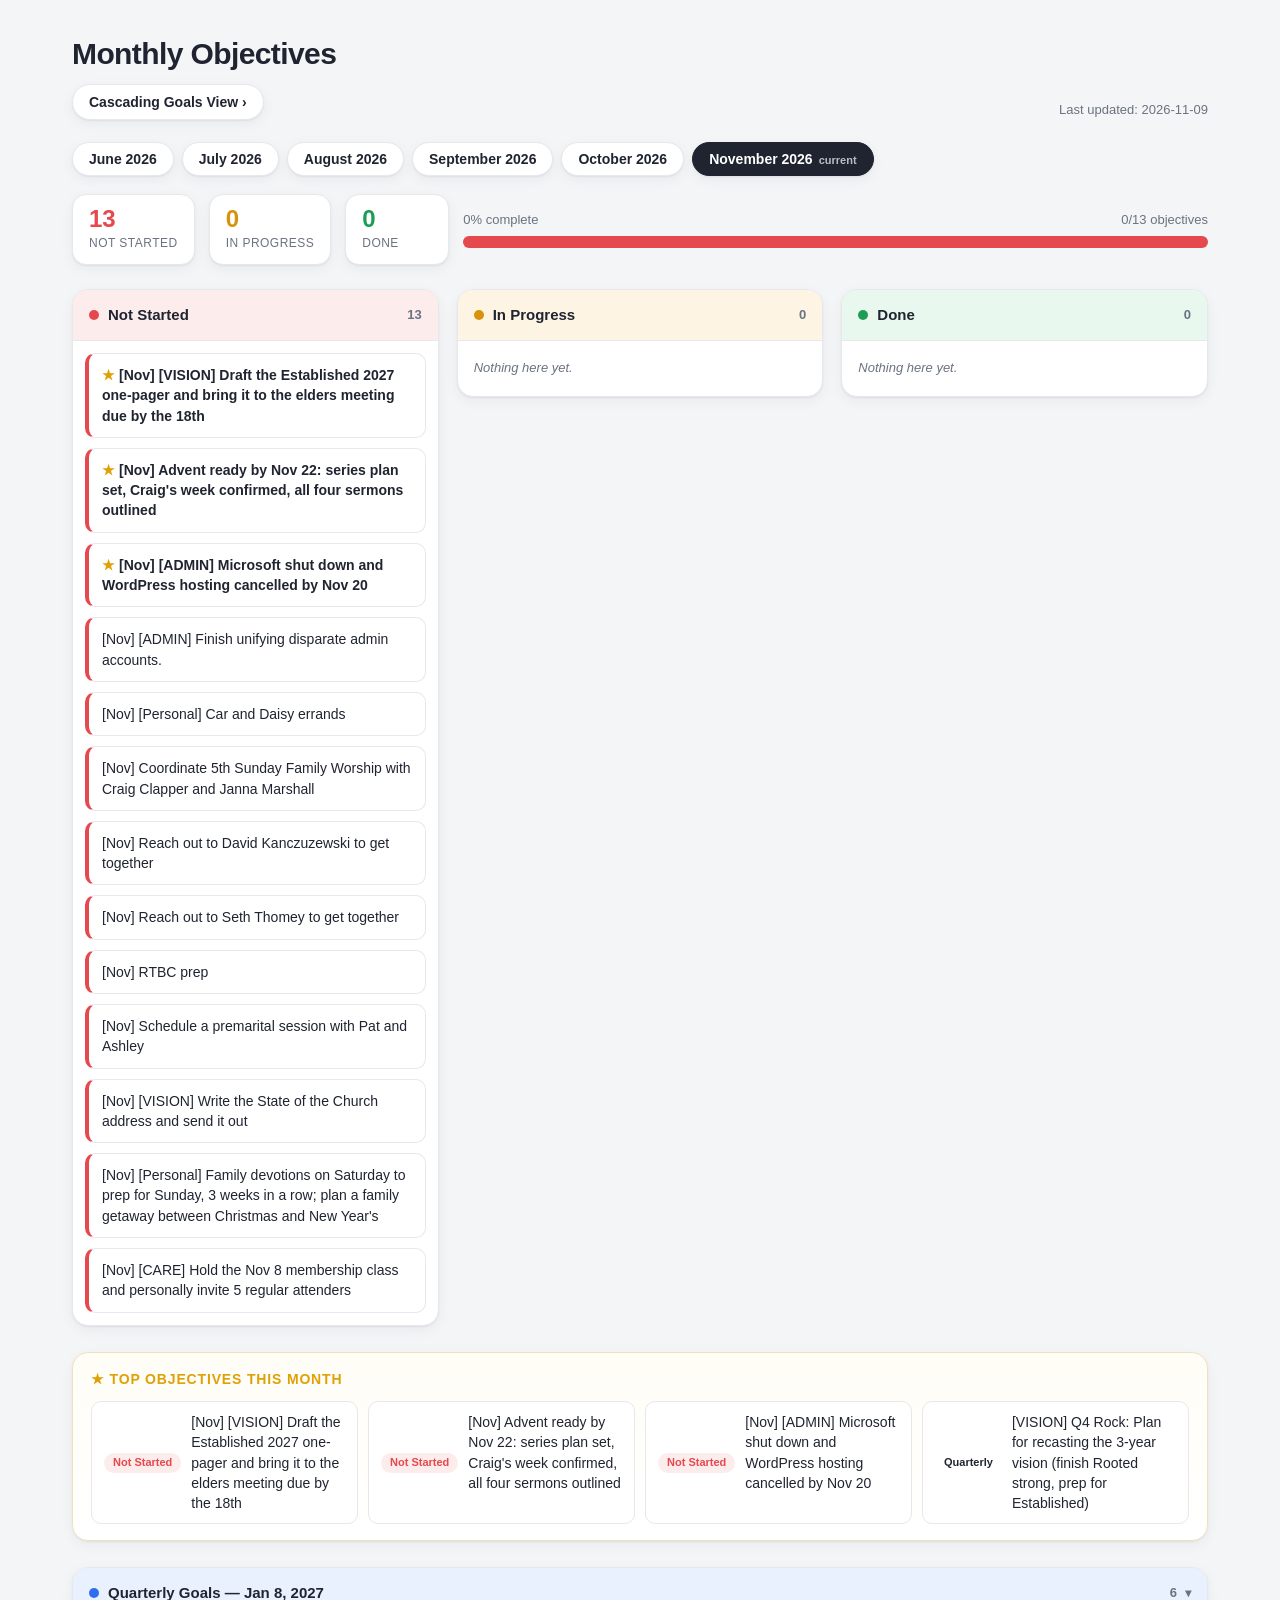
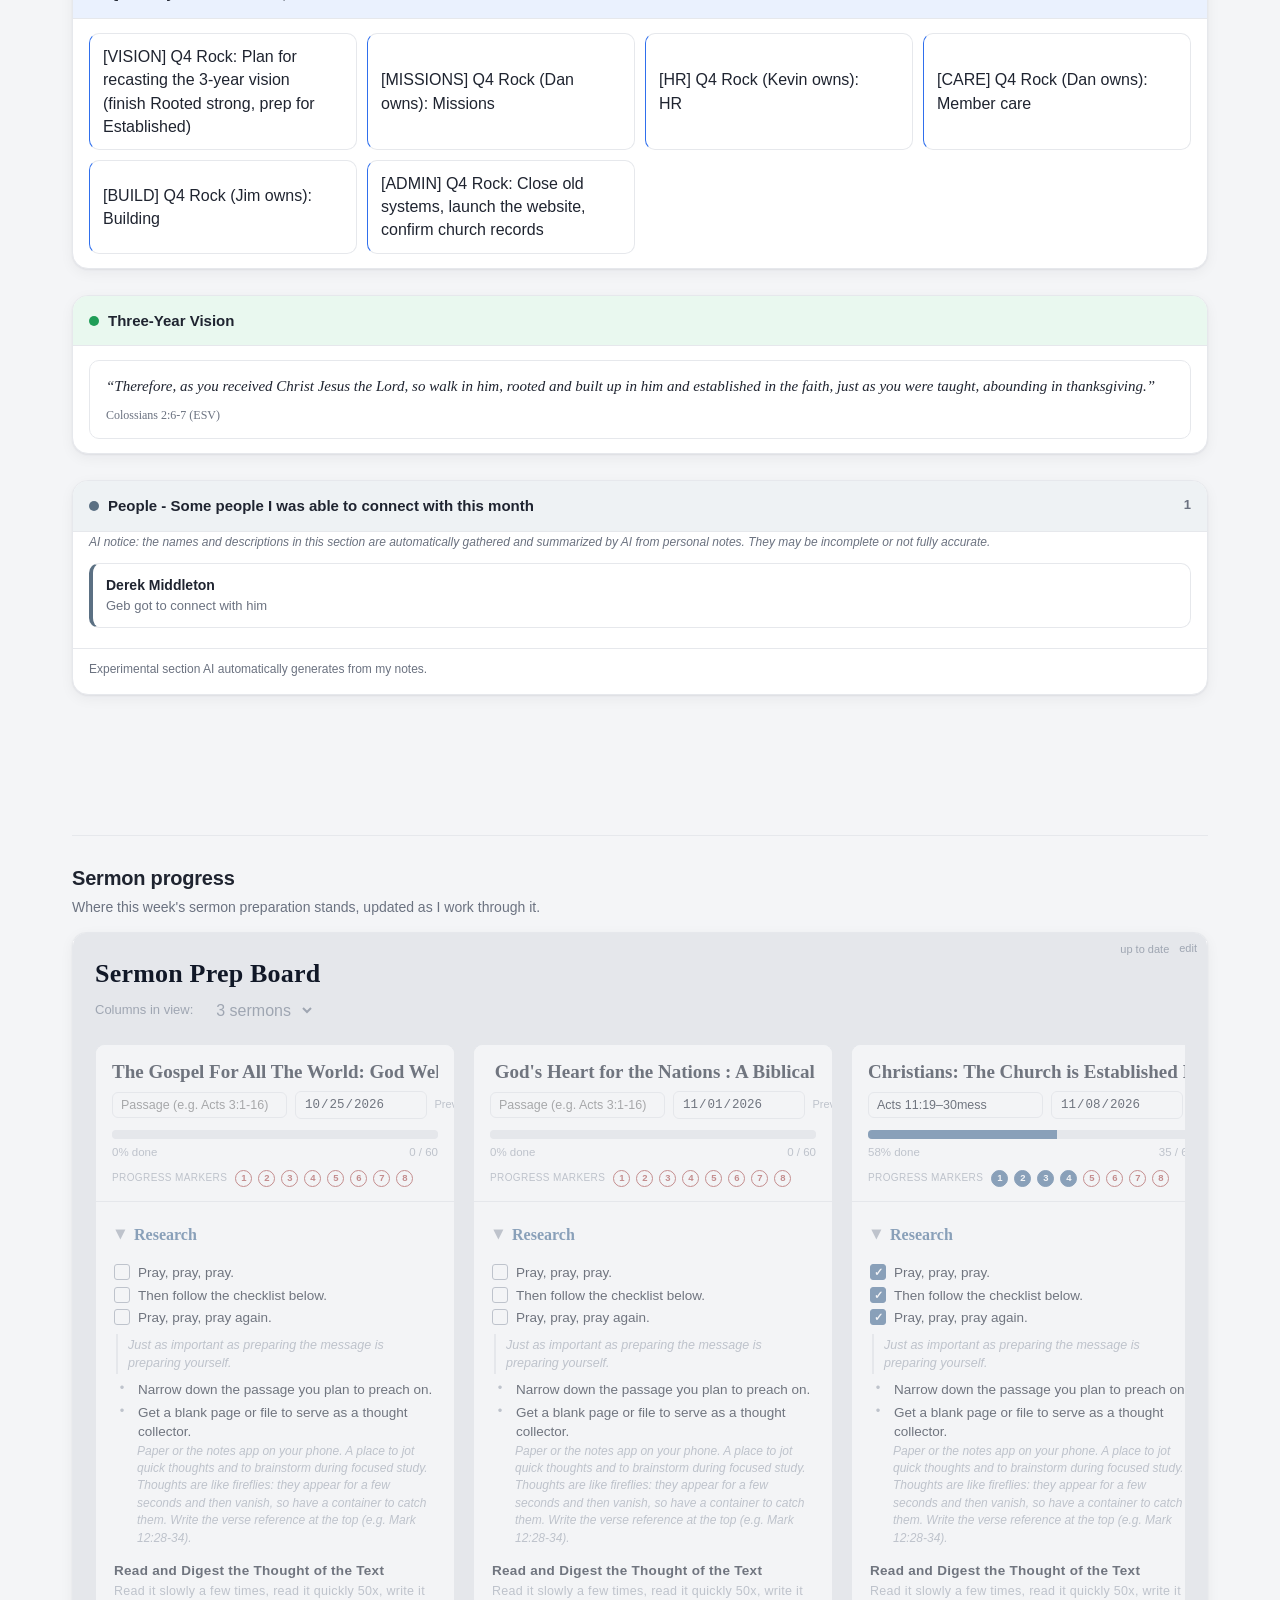
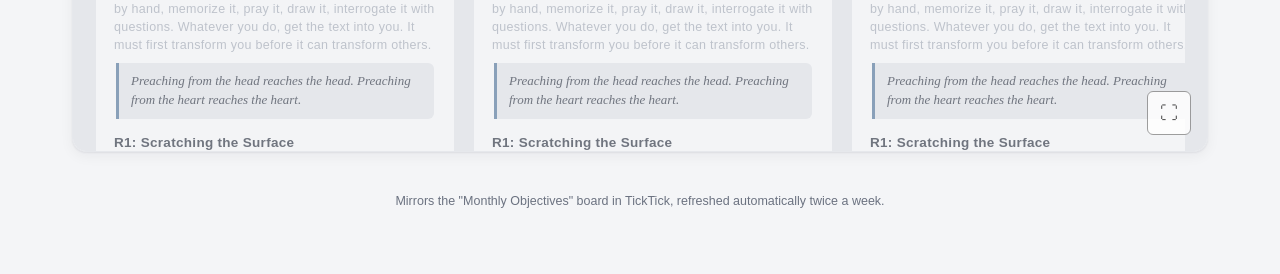
==== commit dd36f117: "Refresh dashboard 2026-11-09" ====
--- a/index.html
+++ b/index.html
@@ -181,7 +181,7 @@
   </div>
 </div>
 
-<script id="data" type="application/json">{"title": "Monthly Objectives", "subtitle": "Trinity Bible Church", "lastUpdated": "2026-11-05", "ticktickProjectId": "6a2c3f2eebcf3900000001fe", "months": [{"key": "2026-06", "label": "June 2026", "items": [{"title": "Connect and Care For Unruhs", "status": "done", "top": false}, {"title": "Begin working on Colossians memorization.", "status": "inProgress", "top": false}, {"title": "Write your EFCA paper for licensing", "status": "done", "top": true}, {"title": "Draft a Discipleship model and present that to the elders", "status": "notStarted", "top": true}, {"title": "Thank volunteers three times from the stage.", "status": "notStarted", "top": false}, {"title": "Have a deep work about how to care for flock well on June 19th", "status": "notStarted", "top": false}, {"title": "Research sermon hosting options: Go, no go on SermonAudio.com", "status": "done", "top": false}, {"title": "Follow up with elders on how discipleship is going", "status": "notStarted", "top": false}, {"title": "Fix the www domain issue with our website", "status": "notStarted", "top": false}, {"title": "Draft a guest connection Sunday morning SOP for volunteers to folllow [Delegate to Unruhs?]", "status": "notStarted", "top": true}, {"title": "Go, no-go on scripture memory day", "status": "done", "top": false}, {"title": "Scripture memory is actively encouraged during announcements and in church life.", "status": "done", "top": false}, {"title": "New guest connection workers trained and ready to serve.", "status": "done", "top": false}, {"title": "Add Geb as the Ministry team leader over the website", "status": "done", "top": false}, {"title": "Set aside a week to do long-range planning for preaching through Acts.", "status": "done", "top": false}, {"title": "Get Dwight trained in church center scheduling so that he can manage the guest connection volunteer schedule.", "status": "done", "top": true}, {"title": "Hosting and Website credentials unified into a corporate account", "status": "inProgress", "top": false}, {"title": "Connect with Ben Chambers to get the next steps for Tech Team defined", "status": "done", "top": false}, {"title": "All personal accounts consolidated to corporate accounts (email, logins, website, YouTube, Google Drive, Microsoft, G Suite, tech team slide email)", "status": "inProgress", "top": false}, {"title": "Discipleship - Implement elders' monthly discipleship", "status": "quarterly", "top": false}, {"title": "Technology: go, no-go on Sermon Audio.", "status": "quarterly", "top": false}, {"title": "EFCA credentialing.", "status": "quarterly", "top": false}, {"title": "Guest connections rock.", "status": "quarterly", "top": false}, {"title": "Three-year theme rock", "status": "quarterly", "top": false}, {"title": "Talk With Paula Ralph to clear the way for Dwight to serve. Make sure she's ok.", "status": "inProgress", "top": false}, {"title": "(Done) Call Dan Foster", "status": "notStarted", "top": false}, {"title": "Call Dave Stowasser", "status": "notStarted", "top": false}, {"title": "I want to be transparent and help the elders understand what my life looks like by 1) Sharing monthly goals 2) Being more intentional in discussion", "status": "inProgress", "top": false}, {"title": "Have the proposed tech team changes implemented with Ben Chambers", "status": "inProgress", "top": false}, {"title": "Prepare an agenda for the deep work session to be ready help guide a discussion about guest connection.", "status": "done", "top": false}], "people": [{"name": "Dwight and Demi Unruh", "note": "serving on the guest connection team"}, {"name": "Nathan Delguanto", "note": "at GSM; talked about relationships"}, {"name": "Tipton family (Elizabeth)", "note": "visiting family with a young daughter"}, {"name": "Jason D.", "note": "neighbor; helped him after storm damage"}, {"name": "Becky Ridgewood", "note": "Edwardsburg neighbor; middle school teacher"}, {"name": "Pat and Ashley", "note": "premarital counseling"}, {"name": "Dan Foster", "note": "checked in and encouraged him"}, {"name": "Ben Peak", "note": "connected at Camp Raybird and men's group"}, {"name": "Holden, Josiah, and Jordan", "note": "young men met at Camp Raybird"}, {"name": "Mitch and Kate", "note": "camp director at Camp Raybird"}, {"name": "Garrett Lerner", "note": "Geb got to connect with him over breakfast"}, {"name": "Kevin Korhorn", "note": "joined a conversation with Garrett Lerner"}, {"name": "Josh and Reagan", "note": "young adults met at a young adults event"}, {"name": "Elena", "note": "young adult; training to be a financial advisor"}, {"name": "Tae Bae", "note": "checked in with him by phone"}, {"name": "Jim and Paula Ralph", "note": "reached out to them"}]}, {"key": "2026-07", "label": "July 2026", "items": [{"title": "Begin a routine for working on Colossians memorization.", "status": "done", "top": false}, {"title": "Draft a Discipleship model and present that to the elders", "status": "inProgress", "top": true}, {"title": "Thank volunteers three times from the stage.", "status": "done", "top": false}, {"title": "Have a deep-work session on caring well for the flock", "status": "inProgress", "top": false}, {"title": "Follow up with elders on how discipleship is going", "status": "notStarted", "top": false}, {"title": "Fix the www domain issue with our website", "status": "inProgress", "top": true}, {"title": "Draft a guest connection Sunday morning SOP for volunteers to folllow [Delegate to Unruhs?]", "status": "inProgress", "top": true}, {"title": "Hosting and Website credentials unified into a corporate account", "status": "inProgress", "top": false}, {"title": "All personal accounts consolidated to corporate accounts (email, logins, website, YouTube, Google Drive, Microsoft, G Suite, tech team slide email)", "status": "inProgress", "top": false}, {"title": "Talk With Paula Ralph to clear the way for Dwight to serve. Make sure she's feeling Ok with how how the unruhs are integrating", "status": "done", "top": false}, {"title": "I want to be transparent and help the elders understand what my life looks like by 1) Sharing monthly goals 2) Being more intentional in discussion", "status": "done", "top": false}, {"title": "Have the proposed tech team changes implemented with Ben Chambers", "status": "inProgress", "top": false}, {"title": "Schedule out my preaching calendar for the rest of the year", "status": "inProgress", "top": false}, {"title": "Care for my family well by preparing for the September baby: Finish as much planning and logistics ahead of time and plan out natural ways to slow down", "status": "done", "top": false}, {"title": "Set aside strategic time to prepare for the Quarterly Pulse: reflect on the quarter and review the VTO", "status": "inProgress", "top": false}, {"title": "Reach out to some individual young adults to invite them to the summer party (i.e. Delgauntos, Kalamazoo crew, Jeremy)", "status": "done", "top": false}, {"title": "Get together with Stephanie to move church things forward", "status": "done", "top": false}, {"title": "Get together with Lori to pre for RTBC", "status": "done", "top": false}, {"title": "Call Dan Foster again", "status": "done", "top": false}, {"title": "Have one of the other elders family over (the Korhorns or the Jones this month)", "status": "notStarted", "top": false}, {"title": "Begin tracking my hours again to be able to share with the elders", "status": "done", "top": false}, {"title": "Continue implementing the monthly objectives system", "status": "inProgress", "top": false}, {"title": "Plan out the teaching theme for the year for RTBC", "status": "done", "top": false}, {"title": "create a template within planning center to host a digital bulletin", "status": "done", "top": false}, {"title": "Switch to utilizing a digital bulletin weekly", "status": "done", "top": false}, {"title": "promote the digital bulletin and add links to the church app, QR codes etc", "status": "inProgress", "top": false}, {"title": "continue to encourage the rooted vision", "status": "done", "top": false}, {"title": "Get Binders ordered", "status": "done", "top": false}, {"title": "Figure out better sermonaudio hosting option since SA and YASH seem not to be options", "status": "done", "top": false}, {"title": "Share the Gospel consistenly with Garret by having breakfast together after Friday AMs", "status": "done", "top": false}, {"title": "Schedule a membership class.", "status": "done", "top": false}, {"title": "Prepare an intial draft of plans for the teaching topics of the year for rtbc", "status": "done", "top": false}, {"title": "Communicate Membership class date and promote", "status": "done", "top": false}, {"title": "(multiple see details)", "status": "done", "top": false}, {"title": "Migrate the church's website to churchco so that anyone can edit the website", "status": "inProgress", "top": false}, {"title": "updated visual looks of church center app", "status": "done", "top": false}, {"title": "take some young men out for lunch. Josh korhorn Peter s", "status": "notStarted", "top": false}, {"title": "Tech: Improve livestream", "status": "quarterly", "top": false}, {"title": "Tech: Continue to integrate Jay", "status": "quarterly", "top": false}, {"title": "Tech: Implement Sermon Audio", "status": "quarterly", "top": false}, {"title": "Tech: Post the livestream (or link) once a week to Facebook, X, and YouTube", "status": "quarterly", "top": false}, {"title": "Tech: Evaluate posting on Instagram", "status": "quarterly", "top": false}, {"title": "Admin: Church website migration approved and launched", "status": "quarterly", "top": false}, {"title": "Admin: Fix domain issue", "status": "quarterly", "top": false}, {"title": "Admin: Unify disparate personal accounts into a corporate account(s)", "status": "quarterly", "top": false}, {"title": "Admin: Fully migrate from and shut down (if appropriate) Microsoft", "status": "quarterly", "top": false}, {"title": "Discipleship: Improve small group participation to 50% of attendees (40 adults) — FBF, Friday Morning Men's, Women's Group, Agape Group", "status": "quarterly", "top": false}, {"title": "Discipleship: Schedule the fall Men's and Women's retreats", "status": "quarterly", "top": false}, {"title": "Discipleship: Equip the church to use the SPECKS Bible study method", "status": "quarterly", "top": false}, {"title": "Discipleship: Continue implementing the 3-year vision (Rooted, Established, Abounding)", "status": "quarterly", "top": false}, {"title": "Discipleship: Develop and test a strategy for shepherding the flock", "status": "quarterly", "top": false}, {"title": "Discipleship: Define the discipleship development track", "status": "quarterly", "top": false}, {"title": "Discipleship: Each elder actively meeting with a potential leader", "status": "quarterly", "top": false}], "people": [{"name": "Dane", "note": "new neighbor; deputy with Cass County"}, {"name": "Jana Marshall and Nicole Marshall", "note": "connected Sunday morning"}, {"name": "Stephanie Jones", "note": "ongoing admin partnership"}, {"name": "John McColley", "note": "connected by phone about Logan"}, {"name": "Doug Nienmeyer", "note": "visiting preacher; coordinating dates"}, {"name": "Lyn", "note": "talked with her after the sermon"}, {"name": "Luke", "note": "young adult; final year at Spring Arbor"}, {"name": "Dan Foster", "note": "checked in by phone; doing better"}, {"name": "Jay and Elizabeth", "note": "Jay is an RN; interested in the tech team"}, {"name": "David K", "note": "Parker's friend; ongoing gospel conversations"}, {"name": "Mike Alby", "note": "considering settling at Trinity"}, {"name": "Dylan McColley", "note": "update on Logan's training"}, {"name": "Laura Szl", "note": "planning young adults curriculum"}, {"name": "Chris and Justin", "note": "from Maurer Well Service; invited to church picnic"}, {"name": "Stephanie M., Casey, Amelia, and Marshall", "note": "had dessert together"}, {"name": "Matt Enis", "note": "reached out by phone"}, {"name": "Paula Ralph", "note": "reached out by phone"}]}, {"key": "2026-08", "label": "August 2026", "items": [{"title": "Begin a routine for working on Colossians memorization.", "status": "done", "top": false}, {"title": "Draft a Discipleship model and present that to the elders", "status": "inProgress", "top": false}, {"title": "Schedule a deep-work session on caring well for the flock", "status": "notStarted", "top": false}, {"title": "Check in with elders on how discipleship is going.", "status": "inProgress", "top": false}, {"title": "Fix the www domain issue with our website (progress made, called John Marshall, but this is still stuck)", "status": "inProgress", "top": false}, {"title": "Draft a guest connection Sunday morning SOP for volunteers to folllow", "status": "done", "top": false}, {"title": "All personal accounts consolidated to corporate accounts (Website Hosting, email, Migrate Google Business over to our admin account, website, YouTube, Google Drive, Microsoft, G Suite, tech team slide email)", "status": "inProgress", "top": false}, {"title": "Get together with Stephanie to move church things forward", "status": "done", "top": false}, {"title": "Continue implementing the monthly objectives system", "status": "done", "top": false}, {"title": "Connect with some of the young men.", "status": "done", "top": false}, {"title": "Tech: Improve livestream", "status": "inProgress", "top": false}, {"title": "Tech: Implement Sermon Audio", "status": "done", "top": true}, {"title": "Tech: $ Post the livestream (or link) once a week to Facebook, X, and YouTube", "status": "done", "top": false}, {"title": "Admin: Church website migration approved and launched", "status": "inProgress", "top": false, "qg": "QG1"}, {"title": "Admin: Unify disparate personal accounts into a corporate account(s)", "status": "inProgress", "top": false}, {"title": "Discipleship: Continue implementing the 3-year vision (Rooted, Established, Abounding)", "status": "done", "top": false}, {"title": "Focus on winning Souls - \"Do The Work of an Evangelist\"", "status": "done", "top": false}, {"title": "Create and Send out the State of the Church Address", "status": "done", "top": true}, {"title": "Sermon planning week - Wayne Geiger recommended I schedule a week, once a quarter to clear out my meetings and plan out my sermons.", "status": "done", "top": false, "qg": "QG5"}, {"title": "Family $ - Have a strong and healthy family through Ruthies birth and focus on ways to support them during the baby Transition $", "status": "done", "top": false}, {"title": "Discipleship Rock", "status": "quarterly", "top": false, "qg": "QG2", "details": "* Improve participation in small groups to 50% of attendees (40 adults) (FBF, Friday Morning Mens, Woman’s Group, Agape Group)\r\n* Schedule the fall Men’s and Women’s retreats\r\n* \r\n* We equip the church to use the SPECKS bible study method, and \r\n    * Create a bible print out that people can stick in their bibles (business card?, Binder insert) (SPECKS, \"What does it say, mean, do?)\r\n* 3 year vision continued to implemented (Rooted, Established, Abounding)\r\n* Develop and test implement  a strategy for shepherding the flock.  \r\n    * Hold a deep work on this \r\n* Define the discipleship development track\r\n* Each elder actively meeting with a potential leader"}, {"title": "Admin Rock", "status": "quarterly", "top": false, "qg": "QG1", "details": "* Church website migration approved and launched \r\n* Fix domain issue\r\n* Unify disparate personal accounts into a corporate account(s)\r\n* Fully migrate from and shutdown (if appropriate) microsoft"}, {"title": "Tech Rock", "status": "quarterly", "top": false, "qg": "QG3", "details": "* Improve livestream\r\n    * The tech team has enhanced the board settings to make it sound better\r\n    * We consitently have good sermon audio\r\n    * The livestream has improved to the point where people are commenting on how the livestream has improved\r\n* Continue to integrate Jay by having him acticaly participate in tech \r\n* The tech team implements using SermonAudio weekly\r\n* Post live steam/link once a week to Facebook, X,  and YouTube. (this will happen automatically through sermonaudio.com)\r\n* Evaluate posting on Instagram."}, {"title": "Focus on winning Souls by having more meals with people who are seeking \"Do The Work of an Evangelist\" (2 Tim. 4:5)", "status": "quarterly", "top": false, "qg": "QG4"}, {"title": "Mature my preaching by reading reflecting, and implementing what I'm learning: Read Motyers book, and another book", "status": "done", "top": true}, {"title": "Strengthen my daily and weekly routines this fall by doing my AM/PM/and office routine 5/7 days a week.", "status": "quarterly", "top": false, "qg": "QG6"}, {"title": "Mature my preaching by reading 4 books, and intentionally logging post-sermon comments in my sermon log", "status": "quarterly", "top": false, "qg": "QG5"}, {"title": "Connect with Laura Sz about young adults and pick a study for the fall", "status": "done", "top": false}, {"title": "Have a meal with Josh Galvin and confirm we're good to use Community for RTBC", "status": "done", "top": false}, {"title": "Help administratively prepare for Gunn Park outdoor service (connect with Stephanie M., Send out church text, print bulletins, prepare children's sermon, prep sermon)", "status": "done", "top": false}, {"title": "Guest Connection SOP - Get Feedback and begin implementing", "status": "inProgress", "top": false}, {"title": "changed billing credit card on file for microsoft and ChurchCenter", "status": "done", "top": false}, {"title": "Family - Complete some house projects before Baby is Due in September: Vent bathroom Fan to outside and replace fan + Rotate Tires", "status": "done", "top": false}, {"title": "Unexpected: Fix the Gap left by James Solarek for Released Time Bible Class. James Solarek was a key volunteer who just dropped out. I need reconfigure the teaching schedule, prepare a lesson for the first event, and reconfigure who is in charge of the games.", "status": "done", "top": false}, {"title": "started Facebook ads for grief share and Trinity", "status": "done", "top": false}], "people": [{"name": "Elaina", "note": "KFG intern"}, {"name": "Jay and Elizabeth", "note": "connected at church"}, {"name": "Meghan Hogarth", "note": "considering a camp internship; asked for a referral"}, {"name": "Lauren, Myra, and Yelka", "note": "had ice cream together with Ruthie"}, {"name": "Josh Galvin", "note": "Assistant Pastor at Community Church of Edwardsburg; planning RTBC"}, {"name": "Caleb and Anna", "note": "welcomed twins, Micah and Rowan"}, {"name": "Garrett Lerner", "note": "breakfast conversation; ongoing gospel conversations"}, {"name": "Ben Peak", "note": "breakfast connection"}, {"name": "David K", "note": "Geb got to connect with him again"}, {"name": "Ben Balos", "note": "looking for a new church home"}, {"name": "Lyn", "note": "connected at the outdoor service"}, {"name": "Stephanie Jones", "note": "quarterly check-in on church admin"}, {"name": "Pat and Ashley", "note": "continued premarital counseling"}, {"name": "Doug", "note": "phone call and connection"}, {"name": "Samuel Snodgrass", "note": "connected through RTBC"}, {"name": "Jacob", "note": "band teacher at Edwardsburg School; met at RTBC open house"}, {"name": "Drew Gardner", "note": "director of Bair Lake Bible Camp"}, {"name": "Gary", "note": "covering preaching for a nearby church"}], "quarterEndDate": "2026-10-17", "quarterStartDate": "2026-10-15"}, {"key": "2026-09", "label": "September 2026", "items": [{"title": "Admin: Unify disparate personal accounts into a corporate account(s)", "status": "inProgress", "top": false, "qg": "QG1"}, {"title": "Develop a SPECKS Bible Study printout with Dan that people can stick in their bibles.", "status": "done", "top": false, "qg": "QG2"}, {"title": "Prepare my lessons for release Time Bible Class by End of September", "status": "inProgress", "top": true}, {"title": "Fix the www domain issue", "status": "done", "top": true, "qg": "QG1"}, {"title": "Have the baby 🤪🐣", "status": "done", "top": false}, {"title": "Finish", "status": "inProgress", "top": false}, {"title": "Visit Betsy and Dean Rowell with Dan. Check in and tell her the treasurer asked us to let you know that giving via zelle is done", "status": "done", "top": false, "qg": "QG1"}, {"title": "[QCG1] transfer over old domains from John's personal account to a church account", "status": "done", "top": false}, {"title": "Add Sermon Outline to back of Church Bulletin Template", "status": "done", "top": false}, {"title": "RTBC Bus Registration - Schedule appointment to get Church bus registered", "status": "done", "top": false}, {"title": "Tech - Bulk Upload previous sermons that had not been added to Sermonaudio.com as a part of our migration to sermonaudio", "status": "done", "top": false, "qg": "QG3"}, {"title": "Fall Festival - Complete preparation logistics, and ensure the booth staffed, then setup/tore down", "status": "done", "top": false}, {"title": "After several months of communication, we tracked down the issue with our website domain (trinityedwardsburg.org). This and 3 other old domains) are now transferred over to a corporate godaddy.com account", "status": "done", "top": false, "qg": "QG1"}, {"title": "Improve my preaching by finishing Arnold Dallimore's biography of Spurgeon and \"On Writing Well\" by WIlliam Zinzer", "status": "done", "top": false, "qg": "QG5"}, {"title": "Ensure that the tech team continues to utilize sermonaudio.com so that the livestream gets posted automatically to Facebook, Sermon Audio, and youtube", "status": "done", "top": false, "qg": "QG3"}, {"title": "Annual Ministry Report: 1. Make Final tweaks to the form 2. Send it out to ministry leaders and elders with a due date for when you need it back by", "status": "done", "top": false}, {"title": "Implement Paula Ralph's changes to the guest connection SOP, and then email out the SOP to the guest connection team.", "status": "done", "top": false, "qg": "QG2"}, {"title": "Complete this month's sermon preparation a little earlier by following my weekly progress markers", "status": "inProgress", "top": true, "qg": "QG5"}, {"title": "Complete preparation logistics for released time Bible class", "status": "done", "top": false}, {"title": "Listen to a chapter from the Book of Colosian at least once a day, 4 out of seven days a week.", "status": "inProgress", "top": false, "qg": "QG6"}, {"title": "Check in with elders on how discipleship is going.", "status": "done", "top": false, "qg": "QG2"}, {"title": "Revisit my preaching schedule and determine how I will preach through the the rest of the book of Acts", "status": "inProgress", "top": false, "qg": "QG5"}, {"title": "Discipleship Rock", "status": "quarterly", "top": false, "qg": "QG2", "details": "* Improve participation in small groups to 50% of attendees (40 adults) (FBF, Friday Morning Mens, Woman’s Group, Agape Group)\r\n* Schedule the fall Men’s and Women’s retreats\r\n* We equip the church to use the SPECKS bible study method, and \r\n    * Create a bible print out that people can stick in their bibles (business card?, Binder insert) (SPECKS, \"What does it say, mean, do?)\r\n* 3 year vision continued to implemented (Rooted, Established, Abounding)\r\n* Develop and test implement  a strategy for shepherding the flock.  \r\n    * Hold a deep work on this \r\n* Define the discipleship development track\r\n* Each elder actively meeting with a potential leader"}, {"title": "Strengthen my daily and weekly routines this fall by doing my AM/PM/and office routine 5/7 days a week.", "status": "quarterly", "top": false, "qg": "QG6"}, {"title": "Mature my preaching by reading 4 books, and intentionally logging post-sermon comments in my sermon log", "status": "quarterly", "top": false, "qg": "QG5"}, {"title": "Focus on winning Souls by having more meals with people who are seeking \"Do The Work of an Evangelist\" (2 Tim. 4:5)", "status": "quarterly", "top": false, "qg": "QG4"}, {"title": "Tech Rock", "status": "quarterly", "top": false, "qg": "QG3", "details": "* Improve livestream\r\n    * The tech team has enhanced the board settings to make it sound better\r\n    * We consitently have good sermon audio\r\n    * The livestream has improved to the point where people are commenting on how the livestream has improved\r\n* Continue to integrate Jay by having him acticaly participate in tech \r\n* The tech team implements using SermonAudio weekly\r\n* Post live steam/link once a week to Facebook, X,  and YouTube. (this will happen automatically through sermonaudio.com)\r\n* Evaluate posting on Instagram."}, {"title": "Admin Rock", "status": "quarterly", "top": false, "qg": "QG1", "details": "* Church website migration approved and launched \r\n* Fix domain issue\r\n* Unify disparate personal accounts into a corporate account(s)\r\n* Fully migrate from and shutdown (if appropriate) microsoft"}], "people": [{"name": "Shelley and Mike Blue", "note": "neighbors; met them on a walk"}, {"name": "Ben Peak", "note": "continued to check in with him"}, {"name": "Barbara", "note": "Nathan Scroggins' wife; connected at the front desk"}, {"name": "Drew Gardner", "note": "lunch; discussed Bair Lake Camp's ministry plans"}, {"name": "Tae Bae", "note": "breakfast with Dan Jones"}, {"name": "Dan Jones", "note": "breakfast with Tae Bae"}, {"name": "Anna and Caleb", "note": "dropped off a meal to celebrate their new twins"}, {"name": "Dawn and Aaron (and daughter Willow)", "note": "visited church for the first time in years, via the RTBC open house"}, {"name": "The Hatfields (Del and spouse)", "note": "friends of the Korhorns; interested in Trinity"}, {"name": "Garrett Lerner", "note": "attended Friday morning group"}, {"name": "Dave Bartels", "note": "Geb got to connect with him"}, {"name": "David K", "note": "Parker's friend; another gospel conversation over lunch"}, {"name": "Nathan Delguanto", "note": "lunch at Chick-fil-A"}, {"name": "Jillian", "note": "connected through Released Time Bible class"}], "quarterEndDate": "2026-10-17", "quarterStartDate": "2026-10-15"}, {"key": "2026-10", "label": "October 2026", "items": [], "note": "No monthly objectives were set this month — we welcomed our new baby! 👶", "people": [{"name": "Jim Parrish", "note": "phone call about the building and Celebration Sunday"}, {"name": "Seth Hill", "note": "enjoyed the men's retreat; wants to join Friday mornings"}, {"name": "Dave Fishbaugh", "note": "agreed to help with a prayer chain"}, {"name": "Dwight and Demi Unruh", "note": "agreed to help with People Updates texting"}, {"name": "Jay and Elizabeth Tipton", "note": "Geb got to connect with them"}, {"name": "Brantley Settle", "note": "connected at RTBC"}, {"name": "Elaina", "note": "KFG intern; heard more of her family background"}, {"name": "AJ", "note": "neighbor in Edwardsburg; new baby Noel"}]}, {"key": "2026-11", "label": "November 2026", "items": [{"title": "[MISSIONS] Q4 Rock (Dan owns): Missions", "status": "quarterly", "top": false, "details": "* Owner: Dan. Due Jan 7, 2027. On my board so I can support it.\n* Supporting long-term missionaries\n* We have created our short-term missions process\n* Go/No Go on supporting the Guest's"}, {"title": "[HR] Q4 Rock (Kevin owns): HR", "status": "quarterly", "top": false, "details": "* Owner: Kevin. Due Jan 7, 2027. On my board so I can support it.\n* Dan/Geb visit Betsy\n* Geb's 2027 compensation approved and presented to him\n* Geb's quarterly (annual, as this is the 4th quarter) review completed\n* Communicate the DCI matrix, update accountability chart, and communicate role descriptions to the church"}, {"title": "[Nov] [VISION] Draft the Established 2027 one-pager and bring it to the elders meeting due by the 18th", "status": "notStarted", "top": true}, {"title": "[Nov] [ADMIN] Finish unifying disparate admin accounts.", "status": "notStarted", "top": false}, {"title": "[Nov] [Personal] Car and Daisy errands", "status": "notStarted", "top": false}, {"title": "[Nov] Coordinate 5th Sunday Family Worship with Craig Clapper and Janna Marshall", "status": "notStarted", "top": false}, {"title": "[Nov] Reach out to David Kanczuzewski to get together", "status": "notStarted", "top": false}, {"title": "[Nov] Reach out to Seth Thomey to get together", "status": "notStarted", "top": false}, {"title": "[Nov] RTBC prep", "status": "notStarted", "top": false}, {"title": "[Nov] Schedule a premarital session with Pat and Ashley", "status": "notStarted", "top": false}, {"title": "[Nov] [VISION] Write the State of the Church address and send it out", "status": "notStarted", "top": false}, {"title": "[Nov] [Personal] Family devotions on Saturday to prep for Sunday, 3 weeks in a row; plan a family getaway between Christmas and New Year's", "status": "notStarted", "top": false}, {"title": "[Nov] [CARE] Hold the Nov 8 membership class and personally invite 5 regular attenders", "status": "notStarted", "top": false}, {"title": "[Nov] Advent ready by Nov 22: series plan set, Craig's week confirmed, all four sermons outlined", "status": "notStarted", "top": true}, {"title": "[Nov] [ADMIN] Microsoft shut down and WordPress hosting cancelled by Nov 20", "status": "notStarted", "top": true}, {"title": "[CARE] Q4 Rock (Dan owns): Member care", "status": "quarterly", "top": false, "details": "* Owner: Dan. Due Jan 7, 2027. On my board so I can support it. Items from the Oct 16 planning meeting.\n* Earlier wording (kept for review): \"Finish our discipleship track / pathway\"; \"Decide who is responsible for whom\"\n* Go/No Go on Agape Groups in winter and spring\n* Developing leaders and Discipleship: finish our Discipleship track / pathway\n* Who is responsible for whom\n* Define the TBCoE way of member care"}, {"title": "[BUILD] Q4 Rock (Jim owns): Building", "status": "quarterly", "top": false, "details": "* Owner: Jim. Due Jan 7, 2027. On my board so I can support it.\n* Earlier checklist items (kept for review; they may overlap the new list):\n    * Agree on what our building cost is\n    * Begin the pledge campaign\n* Execute a recasting of the vision\n* Execute Pledge Campaign by when?\n* Pledge campaign: Go/No Go on if we hire a consultant\n* Pick a builder\n* Seek an interim building\n* Determine the scope of the building\n* Determine the scope of the cost (2 million?)"}, {"title": "[VISION] Q4 Rock: Plan for recasting the 3-year vision (finish Rooted strong, prep for Established)", "status": "quarterly", "top": true, "details": "* Owner: Geb. Due Jan 7, 2027.\n* One-pager idea: front has the theme and the five marks of Established (biblical truth, faithfulness to Christ, loving people, growing disciples, growing in fellowship). Back has what we ask people to buy into: 2027 memory verses (starting with Col 2:6-7), column 2 of the reading plan, member care, membership, moving from reading to studying the Bible.\n* Earlier checklist items (kept for review; they may overlap the new list):\n    * One-page Established 2027 plan approved by the elders\n    * Church hears a Rooted year-end review of what God did in 2026\n    * January launch planned: vision Sunday or sermon date, one-sheet printed, communication schedule\n    * Q4 State of the Church update sent out\n    * Our vision for Established sent out to the church (and played Sunday AM?)\n* Finishing out Rooted strong\n* Prepping for Established"}, {"title": "[ADMIN] Q4 Rock: Close old systems, launch the website, confirm church records", "status": "quarterly", "top": false, "details": "* Owner: Geb. Due Jan 7, 2027. Done when every item below is checked.\n* Earlier checklist items (kept for review; they may overlap the new list):\n    * Microsoft shut down: my mailbox and John's exported to Google Drive, subscription cancelled\n    * WordPress / WP Engine hosting cancelled, after the new site is live and old content is backed up\n    * New website live, elders signed off, every old domain points to it\n    * Church name, EIN and nonprofit status confirmed with Michigan and federal records (check with Drew or Corey)\n    * Clearstream cleanup in my email inbox\n* Finish closing out Microsoft\n* Finish closing out WordPress/website hosting\n* Button up the website and launch it\n* Confirm the entities are correct with the state and fed\n* Confirm that anyone who is spending money has a bill.com card and sales tax exempt letter"}], "quarterEndDate": "2027-01-08", "people": [{"name": "Derek Middleton", "note": "Geb got to connect with him"}]}], "activeMonth": "2026-11", "quarterEndDate": "2027-01-08", "vision": {"reference": "Colossians 2:6-7 (ESV)", "verse": "Therefore, as you received Christ Jesus the Lord, so walk in him, rooted and built up in him and established in the faith, just as you were taught, abounding in thanksgiving.", "results": ["Getting prepared to plant 2nd church - send 1 staff member", "3 Full Time Staff (Pastor, Worship, Youth/Small Group)", "Vibrant Youth Discipleship", "Sunday morning classes (3 Youth, 4 Adult)", "Membership Process Established (Done)", "Release Time Bible Class in 2 school systems", "Complete 1st Tent Meeting", "Missions near and far program", "Core team in place for teaching, worship, admin", "Annual Picnic & Baptism", "In new church facility (not KFG Edwardsburg)", "50% of members have been on an overseas missions trip", "50% of attendees are members", "Completed an Israel Trip", "V/TO complete and Operating system written, shared, and followed by all"]}, "cascade": {"tenYear": {"target": "Plant 5 churches with 1,500 disciples by December 31, 2033.", "due": "2033-12-31"}, "threeYearDue": "2028", "oneYear": {"draftNote": "Draft. The elders never fully settled these. We did not get the time to finish agreeing on them, clarifying them, and cutting them.", "goals": [{"title": "Church Multiplication Strategy", "items": ["Training young pastors and leaders of the church", "One pastoral assistant/intern", "Go/No Go on Bethel intern"]}, {"title": "Member Care Implementation", "items": ["How to encourage more regular attendees to become members"], "rocks": ["CARE"]}, {"title": "Establish Ministries", "items": ["Get the kids in the lower level of KFG", "Coordinate adult and children memory verses", {"text": "Volunteer multiplication strategy", "sub": ["Coleader with every leader", "Apprenticeship model for every volunteer"]}, "Administrative volunteer(s)", "Identify and empower worship leader(s)", {"text": "Develop and implement Church Center", "sub": ["All team chats are in Church Center", "Membership data complete and correct"]}]}, {"title": "Discipleship", "items": ["Sunday morning classes enhanced", "Youth discipleship enhanced", "Annual picnic and baptism held", {"text": "Established", "sub": ["Biblical truth", "Faithfulness to Christ", "Loving people", "Growing disciples", "Growing in fellowship"]}, {"text": "Moving from reading to studying the Bible", "sub": ["SPECKS"]}, "Evaluate small groups"], "rocks": ["VISION", "CARE"]}, {"title": "Building", "items": ["$1.25m of building funds collected by 12/31/2027", "$1.25m of building pledges (5 year?)", "Go/No Go on interim building", "Continue implementing Building Campaign (Q1)", {"text": "Present to the congregation", "sub": ["Building plans", "Building cost", "Building uses"]}, "24 hour prayer vigil before building campaign begins"], "rocks": ["BUILD"]}, {"title": "Finance", "items": ["Evaluate and confirm financial partners", "Church Center giving fully integrated", "Grant process applied and implemented"], "rocks": ["ADMIN"]}, {"title": "Missions", "items": ["Identify 2nd school system for RTBC", "Tent meeting planned and held", "Israel trip planned", {"text": "__ mission trips held", "sub": ["Camp Raybird", "DR", "Liberia"]}, "Get a second bus"], "note": "Auto-imported from our VTO. We never agreed on these.", "rocks": ["MISSIONS"]}]}, "rockOrder": ["HR", "VISION", "MISSIONS", "ADMIN", "CARE", "BUILD"]}}</script>
+<script id="data" type="application/json">{"title": "Monthly Objectives", "subtitle": "Trinity Bible Church", "lastUpdated": "2026-11-09", "ticktickProjectId": "6a2c3f2eebcf3900000001fe", "months": [{"key": "2026-06", "label": "June 2026", "items": [{"title": "Connect and Care For Unruhs", "status": "done", "top": false}, {"title": "Begin working on Colossians memorization.", "status": "inProgress", "top": false}, {"title": "Write your EFCA paper for licensing", "status": "done", "top": true}, {"title": "Draft a Discipleship model and present that to the elders", "status": "notStarted", "top": true}, {"title": "Thank volunteers three times from the stage.", "status": "notStarted", "top": false}, {"title": "Have a deep work about how to care for flock well on June 19th", "status": "notStarted", "top": false}, {"title": "Research sermon hosting options: Go, no go on SermonAudio.com", "status": "done", "top": false}, {"title": "Follow up with elders on how discipleship is going", "status": "notStarted", "top": false}, {"title": "Fix the www domain issue with our website", "status": "notStarted", "top": false}, {"title": "Draft a guest connection Sunday morning SOP for volunteers to folllow [Delegate to Unruhs?]", "status": "notStarted", "top": true}, {"title": "Go, no-go on scripture memory day", "status": "done", "top": false}, {"title": "Scripture memory is actively encouraged during announcements and in church life.", "status": "done", "top": false}, {"title": "New guest connection workers trained and ready to serve.", "status": "done", "top": false}, {"title": "Add Geb as the Ministry team leader over the website", "status": "done", "top": false}, {"title": "Set aside a week to do long-range planning for preaching through Acts.", "status": "done", "top": false}, {"title": "Get Dwight trained in church center scheduling so that he can manage the guest connection volunteer schedule.", "status": "done", "top": true}, {"title": "Hosting and Website credentials unified into a corporate account", "status": "inProgress", "top": false}, {"title": "Connect with Ben Chambers to get the next steps for Tech Team defined", "status": "done", "top": false}, {"title": "All personal accounts consolidated to corporate accounts (email, logins, website, YouTube, Google Drive, Microsoft, G Suite, tech team slide email)", "status": "inProgress", "top": false}, {"title": "Discipleship - Implement elders' monthly discipleship", "status": "quarterly", "top": false}, {"title": "Technology: go, no-go on Sermon Audio.", "status": "quarterly", "top": false}, {"title": "EFCA credentialing.", "status": "quarterly", "top": false}, {"title": "Guest connections rock.", "status": "quarterly", "top": false}, {"title": "Three-year theme rock", "status": "quarterly", "top": false}, {"title": "Talk With Paula Ralph to clear the way for Dwight to serve. Make sure she's ok.", "status": "inProgress", "top": false}, {"title": "(Done) Call Dan Foster", "status": "notStarted", "top": false}, {"title": "Call Dave Stowasser", "status": "notStarted", "top": false}, {"title": "I want to be transparent and help the elders understand what my life looks like by 1) Sharing monthly goals 2) Being more intentional in discussion", "status": "inProgress", "top": false}, {"title": "Have the proposed tech team changes implemented with Ben Chambers", "status": "inProgress", "top": false}, {"title": "Prepare an agenda for the deep work session to be ready help guide a discussion about guest connection.", "status": "done", "top": false}], "people": [{"name": "Dwight and Demi Unruh", "note": "serving on the guest connection team"}, {"name": "Nathan Delguanto", "note": "at GSM; talked about relationships"}, {"name": "Tipton family (Elizabeth)", "note": "visiting family with a young daughter"}, {"name": "Jason D.", "note": "neighbor; helped him after storm damage"}, {"name": "Becky Ridgewood", "note": "Edwardsburg neighbor; middle school teacher"}, {"name": "Pat and Ashley", "note": "premarital counseling"}, {"name": "Dan Foster", "note": "checked in and encouraged him"}, {"name": "Ben Peak", "note": "connected at Camp Raybird and men's group"}, {"name": "Holden, Josiah, and Jordan", "note": "young men met at Camp Raybird"}, {"name": "Mitch and Kate", "note": "camp director at Camp Raybird"}, {"name": "Garrett Lerner", "note": "Geb got to connect with him over breakfast"}, {"name": "Kevin Korhorn", "note": "joined a conversation with Garrett Lerner"}, {"name": "Josh and Reagan", "note": "young adults met at a young adults event"}, {"name": "Elena", "note": "young adult; training to be a financial advisor"}, {"name": "Tae Bae", "note": "checked in with him by phone"}, {"name": "Jim and Paula Ralph", "note": "reached out to them"}]}, {"key": "2026-07", "label": "July 2026", "items": [{"title": "Begin a routine for working on Colossians memorization.", "status": "done", "top": false}, {"title": "Draft a Discipleship model and present that to the elders", "status": "inProgress", "top": true}, {"title": "Thank volunteers three times from the stage.", "status": "done", "top": false}, {"title": "Have a deep-work session on caring well for the flock", "status": "inProgress", "top": false}, {"title": "Follow up with elders on how discipleship is going", "status": "notStarted", "top": false}, {"title": "Fix the www domain issue with our website", "status": "inProgress", "top": true}, {"title": "Draft a guest connection Sunday morning SOP for volunteers to folllow [Delegate to Unruhs?]", "status": "inProgress", "top": true}, {"title": "Hosting and Website credentials unified into a corporate account", "status": "inProgress", "top": false}, {"title": "All personal accounts consolidated to corporate accounts (email, logins, website, YouTube, Google Drive, Microsoft, G Suite, tech team slide email)", "status": "inProgress", "top": false}, {"title": "Talk With Paula Ralph to clear the way for Dwight to serve. Make sure she's feeling Ok with how how the unruhs are integrating", "status": "done", "top": false}, {"title": "I want to be transparent and help the elders understand what my life looks like by 1) Sharing monthly goals 2) Being more intentional in discussion", "status": "done", "top": false}, {"title": "Have the proposed tech team changes implemented with Ben Chambers", "status": "inProgress", "top": false}, {"title": "Schedule out my preaching calendar for the rest of the year", "status": "inProgress", "top": false}, {"title": "Care for my family well by preparing for the September baby: Finish as much planning and logistics ahead of time and plan out natural ways to slow down", "status": "done", "top": false}, {"title": "Set aside strategic time to prepare for the Quarterly Pulse: reflect on the quarter and review the VTO", "status": "inProgress", "top": false}, {"title": "Reach out to some individual young adults to invite them to the summer party (i.e. Delgauntos, Kalamazoo crew, Jeremy)", "status": "done", "top": false}, {"title": "Get together with Stephanie to move church things forward", "status": "done", "top": false}, {"title": "Get together with Lori to pre for RTBC", "status": "done", "top": false}, {"title": "Call Dan Foster again", "status": "done", "top": false}, {"title": "Have one of the other elders family over (the Korhorns or the Jones this month)", "status": "notStarted", "top": false}, {"title": "Begin tracking my hours again to be able to share with the elders", "status": "done", "top": false}, {"title": "Continue implementing the monthly objectives system", "status": "inProgress", "top": false}, {"title": "Plan out the teaching theme for the year for RTBC", "status": "done", "top": false}, {"title": "create a template within planning center to host a digital bulletin", "status": "done", "top": false}, {"title": "Switch to utilizing a digital bulletin weekly", "status": "done", "top": false}, {"title": "promote the digital bulletin and add links to the church app, QR codes etc", "status": "inProgress", "top": false}, {"title": "continue to encourage the rooted vision", "status": "done", "top": false}, {"title": "Get Binders ordered", "status": "done", "top": false}, {"title": "Figure out better sermonaudio hosting option since SA and YASH seem not to be options", "status": "done", "top": false}, {"title": "Share the Gospel consistenly with Garret by having breakfast together after Friday AMs", "status": "done", "top": false}, {"title": "Schedule a membership class.", "status": "done", "top": false}, {"title": "Prepare an intial draft of plans for the teaching topics of the year for rtbc", "status": "done", "top": false}, {"title": "Communicate Membership class date and promote", "status": "done", "top": false}, {"title": "(multiple see details)", "status": "done", "top": false}, {"title": "Migrate the church's website to churchco so that anyone can edit the website", "status": "inProgress", "top": false}, {"title": "updated visual looks of church center app", "status": "done", "top": false}, {"title": "take some young men out for lunch. Josh korhorn Peter s", "status": "notStarted", "top": false}, {"title": "Tech: Improve livestream", "status": "quarterly", "top": false}, {"title": "Tech: Continue to integrate Jay", "status": "quarterly", "top": false}, {"title": "Tech: Implement Sermon Audio", "status": "quarterly", "top": false}, {"title": "Tech: Post the livestream (or link) once a week to Facebook, X, and YouTube", "status": "quarterly", "top": false}, {"title": "Tech: Evaluate posting on Instagram", "status": "quarterly", "top": false}, {"title": "Admin: Church website migration approved and launched", "status": "quarterly", "top": false}, {"title": "Admin: Fix domain issue", "status": "quarterly", "top": false}, {"title": "Admin: Unify disparate personal accounts into a corporate account(s)", "status": "quarterly", "top": false}, {"title": "Admin: Fully migrate from and shut down (if appropriate) Microsoft", "status": "quarterly", "top": false}, {"title": "Discipleship: Improve small group participation to 50% of attendees (40 adults) — FBF, Friday Morning Men's, Women's Group, Agape Group", "status": "quarterly", "top": false}, {"title": "Discipleship: Schedule the fall Men's and Women's retreats", "status": "quarterly", "top": false}, {"title": "Discipleship: Equip the church to use the SPECKS Bible study method", "status": "quarterly", "top": false}, {"title": "Discipleship: Continue implementing the 3-year vision (Rooted, Established, Abounding)", "status": "quarterly", "top": false}, {"title": "Discipleship: Develop and test a strategy for shepherding the flock", "status": "quarterly", "top": false}, {"title": "Discipleship: Define the discipleship development track", "status": "quarterly", "top": false}, {"title": "Discipleship: Each elder actively meeting with a potential leader", "status": "quarterly", "top": false}], "people": [{"name": "Dane", "note": "new neighbor; deputy with Cass County"}, {"name": "Jana Marshall and Nicole Marshall", "note": "connected Sunday morning"}, {"name": "Stephanie Jones", "note": "ongoing admin partnership"}, {"name": "John McColley", "note": "connected by phone about Logan"}, {"name": "Doug Nienmeyer", "note": "visiting preacher; coordinating dates"}, {"name": "Lyn", "note": "talked with her after the sermon"}, {"name": "Luke", "note": "young adult; final year at Spring Arbor"}, {"name": "Dan Foster", "note": "checked in by phone; doing better"}, {"name": "Jay and Elizabeth", "note": "Jay is an RN; interested in the tech team"}, {"name": "David K", "note": "Parker's friend; ongoing gospel conversations"}, {"name": "Mike Alby", "note": "considering settling at Trinity"}, {"name": "Dylan McColley", "note": "update on Logan's training"}, {"name": "Laura Szl", "note": "planning young adults curriculum"}, {"name": "Chris and Justin", "note": "from Maurer Well Service; invited to church picnic"}, {"name": "Stephanie M., Casey, Amelia, and Marshall", "note": "had dessert together"}, {"name": "Matt Enis", "note": "reached out by phone"}, {"name": "Paula Ralph", "note": "reached out by phone"}]}, {"key": "2026-08", "label": "August 2026", "items": [{"title": "Begin a routine for working on Colossians memorization.", "status": "done", "top": false}, {"title": "Draft a Discipleship model and present that to the elders", "status": "inProgress", "top": false}, {"title": "Schedule a deep-work session on caring well for the flock", "status": "notStarted", "top": false}, {"title": "Check in with elders on how discipleship is going.", "status": "inProgress", "top": false}, {"title": "Fix the www domain issue with our website (progress made, called John Marshall, but this is still stuck)", "status": "inProgress", "top": false}, {"title": "Draft a guest connection Sunday morning SOP for volunteers to folllow", "status": "done", "top": false}, {"title": "All personal accounts consolidated to corporate accounts (Website Hosting, email, Migrate Google Business over to our admin account, website, YouTube, Google Drive, Microsoft, G Suite, tech team slide email)", "status": "inProgress", "top": false}, {"title": "Get together with Stephanie to move church things forward", "status": "done", "top": false}, {"title": "Continue implementing the monthly objectives system", "status": "done", "top": false}, {"title": "Connect with some of the young men.", "status": "done", "top": false}, {"title": "Tech: Improve livestream", "status": "inProgress", "top": false}, {"title": "Tech: Implement Sermon Audio", "status": "done", "top": true}, {"title": "Tech: $ Post the livestream (or link) once a week to Facebook, X, and YouTube", "status": "done", "top": false}, {"title": "Admin: Church website migration approved and launched", "status": "inProgress", "top": false, "qg": "QG1"}, {"title": "Admin: Unify disparate personal accounts into a corporate account(s)", "status": "inProgress", "top": false}, {"title": "Discipleship: Continue implementing the 3-year vision (Rooted, Established, Abounding)", "status": "done", "top": false}, {"title": "Focus on winning Souls - \"Do The Work of an Evangelist\"", "status": "done", "top": false}, {"title": "Create and Send out the State of the Church Address", "status": "done", "top": true}, {"title": "Sermon planning week - Wayne Geiger recommended I schedule a week, once a quarter to clear out my meetings and plan out my sermons.", "status": "done", "top": false, "qg": "QG5"}, {"title": "Family $ - Have a strong and healthy family through Ruthies birth and focus on ways to support them during the baby Transition $", "status": "done", "top": false}, {"title": "Discipleship Rock", "status": "quarterly", "top": false, "qg": "QG2", "details": "* Improve participation in small groups to 50% of attendees (40 adults) (FBF, Friday Morning Mens, Woman’s Group, Agape Group)\r\n* Schedule the fall Men’s and Women’s retreats\r\n* \r\n* We equip the church to use the SPECKS bible study method, and \r\n    * Create a bible print out that people can stick in their bibles (business card?, Binder insert) (SPECKS, \"What does it say, mean, do?)\r\n* 3 year vision continued to implemented (Rooted, Established, Abounding)\r\n* Develop and test implement  a strategy for shepherding the flock.  \r\n    * Hold a deep work on this \r\n* Define the discipleship development track\r\n* Each elder actively meeting with a potential leader"}, {"title": "Admin Rock", "status": "quarterly", "top": false, "qg": "QG1", "details": "* Church website migration approved and launched \r\n* Fix domain issue\r\n* Unify disparate personal accounts into a corporate account(s)\r\n* Fully migrate from and shutdown (if appropriate) microsoft"}, {"title": "Tech Rock", "status": "quarterly", "top": false, "qg": "QG3", "details": "* Improve livestream\r\n    * The tech team has enhanced the board settings to make it sound better\r\n    * We consitently have good sermon audio\r\n    * The livestream has improved to the point where people are commenting on how the livestream has improved\r\n* Continue to integrate Jay by having him acticaly participate in tech \r\n* The tech team implements using SermonAudio weekly\r\n* Post live steam/link once a week to Facebook, X,  and YouTube. (this will happen automatically through sermonaudio.com)\r\n* Evaluate posting on Instagram."}, {"title": "Focus on winning Souls by having more meals with people who are seeking \"Do The Work of an Evangelist\" (2 Tim. 4:5)", "status": "quarterly", "top": false, "qg": "QG4"}, {"title": "Mature my preaching by reading reflecting, and implementing what I'm learning: Read Motyers book, and another book", "status": "done", "top": true}, {"title": "Strengthen my daily and weekly routines this fall by doing my AM/PM/and office routine 5/7 days a week.", "status": "quarterly", "top": false, "qg": "QG6"}, {"title": "Mature my preaching by reading 4 books, and intentionally logging post-sermon comments in my sermon log", "status": "quarterly", "top": false, "qg": "QG5"}, {"title": "Connect with Laura Sz about young adults and pick a study for the fall", "status": "done", "top": false}, {"title": "Have a meal with Josh Galvin and confirm we're good to use Community for RTBC", "status": "done", "top": false}, {"title": "Help administratively prepare for Gunn Park outdoor service (connect with Stephanie M., Send out church text, print bulletins, prepare children's sermon, prep sermon)", "status": "done", "top": false}, {"title": "Guest Connection SOP - Get Feedback and begin implementing", "status": "inProgress", "top": false}, {"title": "changed billing credit card on file for microsoft and ChurchCenter", "status": "done", "top": false}, {"title": "Family - Complete some house projects before Baby is Due in September: Vent bathroom Fan to outside and replace fan + Rotate Tires", "status": "done", "top": false}, {"title": "Unexpected: Fix the Gap left by James Solarek for Released Time Bible Class. James Solarek was a key volunteer who just dropped out. I need reconfigure the teaching schedule, prepare a lesson for the first event, and reconfigure who is in charge of the games.", "status": "done", "top": false}, {"title": "started Facebook ads for grief share and Trinity", "status": "done", "top": false}], "people": [{"name": "Elaina", "note": "KFG intern"}, {"name": "Jay and Elizabeth", "note": "connected at church"}, {"name": "Meghan Hogarth", "note": "considering a camp internship; asked for a referral"}, {"name": "Lauren, Myra, and Yelka", "note": "had ice cream together with Ruthie"}, {"name": "Josh Galvin", "note": "Assistant Pastor at Community Church of Edwardsburg; planning RTBC"}, {"name": "Caleb and Anna", "note": "welcomed twins, Micah and Rowan"}, {"name": "Garrett Lerner", "note": "breakfast conversation; ongoing gospel conversations"}, {"name": "Ben Peak", "note": "breakfast connection"}, {"name": "David K", "note": "Geb got to connect with him again"}, {"name": "Ben Balos", "note": "looking for a new church home"}, {"name": "Lyn", "note": "connected at the outdoor service"}, {"name": "Stephanie Jones", "note": "quarterly check-in on church admin"}, {"name": "Pat and Ashley", "note": "continued premarital counseling"}, {"name": "Doug", "note": "phone call and connection"}, {"name": "Samuel Snodgrass", "note": "connected through RTBC"}, {"name": "Jacob", "note": "band teacher at Edwardsburg School; met at RTBC open house"}, {"name": "Drew Gardner", "note": "director of Bair Lake Bible Camp"}, {"name": "Gary", "note": "covering preaching for a nearby church"}], "quarterEndDate": "2026-10-17", "quarterStartDate": "2026-10-15"}, {"key": "2026-09", "label": "September 2026", "items": [{"title": "Admin: Unify disparate personal accounts into a corporate account(s)", "status": "inProgress", "top": false, "qg": "QG1"}, {"title": "Develop a SPECKS Bible Study printout with Dan that people can stick in their bibles.", "status": "done", "top": false, "qg": "QG2"}, {"title": "Prepare my lessons for release Time Bible Class by End of September", "status": "inProgress", "top": true}, {"title": "Fix the www domain issue", "status": "done", "top": true, "qg": "QG1"}, {"title": "Have the baby 🤪🐣", "status": "done", "top": false}, {"title": "Finish", "status": "inProgress", "top": false}, {"title": "Visit Betsy and Dean Rowell with Dan. Check in and tell her the treasurer asked us to let you know that giving via zelle is done", "status": "done", "top": false, "qg": "QG1"}, {"title": "[QCG1] transfer over old domains from John's personal account to a church account", "status": "done", "top": false}, {"title": "Add Sermon Outline to back of Church Bulletin Template", "status": "done", "top": false}, {"title": "RTBC Bus Registration - Schedule appointment to get Church bus registered", "status": "done", "top": false}, {"title": "Tech - Bulk Upload previous sermons that had not been added to Sermonaudio.com as a part of our migration to sermonaudio", "status": "done", "top": false, "qg": "QG3"}, {"title": "Fall Festival - Complete preparation logistics, and ensure the booth staffed, then setup/tore down", "status": "done", "top": false}, {"title": "After several months of communication, we tracked down the issue with our website domain (trinityedwardsburg.org). This and 3 other old domains) are now transferred over to a corporate godaddy.com account", "status": "done", "top": false, "qg": "QG1"}, {"title": "Improve my preaching by finishing Arnold Dallimore's biography of Spurgeon and \"On Writing Well\" by WIlliam Zinzer", "status": "done", "top": false, "qg": "QG5"}, {"title": "Ensure that the tech team continues to utilize sermonaudio.com so that the livestream gets posted automatically to Facebook, Sermon Audio, and youtube", "status": "done", "top": false, "qg": "QG3"}, {"title": "Annual Ministry Report: 1. Make Final tweaks to the form 2. Send it out to ministry leaders and elders with a due date for when you need it back by", "status": "done", "top": false}, {"title": "Implement Paula Ralph's changes to the guest connection SOP, and then email out the SOP to the guest connection team.", "status": "done", "top": false, "qg": "QG2"}, {"title": "Complete this month's sermon preparation a little earlier by following my weekly progress markers", "status": "inProgress", "top": true, "qg": "QG5"}, {"title": "Complete preparation logistics for released time Bible class", "status": "done", "top": false}, {"title": "Listen to a chapter from the Book of Colosian at least once a day, 4 out of seven days a week.", "status": "inProgress", "top": false, "qg": "QG6"}, {"title": "Check in with elders on how discipleship is going.", "status": "done", "top": false, "qg": "QG2"}, {"title": "Revisit my preaching schedule and determine how I will preach through the the rest of the book of Acts", "status": "inProgress", "top": false, "qg": "QG5"}, {"title": "Discipleship Rock", "status": "quarterly", "top": false, "qg": "QG2", "details": "* Improve participation in small groups to 50% of attendees (40 adults) (FBF, Friday Morning Mens, Woman’s Group, Agape Group)\r\n* Schedule the fall Men’s and Women’s retreats\r\n* We equip the church to use the SPECKS bible study method, and \r\n    * Create a bible print out that people can stick in their bibles (business card?, Binder insert) (SPECKS, \"What does it say, mean, do?)\r\n* 3 year vision continued to implemented (Rooted, Established, Abounding)\r\n* Develop and test implement  a strategy for shepherding the flock.  \r\n    * Hold a deep work on this \r\n* Define the discipleship development track\r\n* Each elder actively meeting with a potential leader"}, {"title": "Strengthen my daily and weekly routines this fall by doing my AM/PM/and office routine 5/7 days a week.", "status": "quarterly", "top": false, "qg": "QG6"}, {"title": "Mature my preaching by reading 4 books, and intentionally logging post-sermon comments in my sermon log", "status": "quarterly", "top": false, "qg": "QG5"}, {"title": "Focus on winning Souls by having more meals with people who are seeking \"Do The Work of an Evangelist\" (2 Tim. 4:5)", "status": "quarterly", "top": false, "qg": "QG4"}, {"title": "Tech Rock", "status": "quarterly", "top": false, "qg": "QG3", "details": "* Improve livestream\r\n    * The tech team has enhanced the board settings to make it sound better\r\n    * We consitently have good sermon audio\r\n    * The livestream has improved to the point where people are commenting on how the livestream has improved\r\n* Continue to integrate Jay by having him acticaly participate in tech \r\n* The tech team implements using SermonAudio weekly\r\n* Post live steam/link once a week to Facebook, X,  and YouTube. (this will happen automatically through sermonaudio.com)\r\n* Evaluate posting on Instagram."}, {"title": "Admin Rock", "status": "quarterly", "top": false, "qg": "QG1", "details": "* Church website migration approved and launched \r\n* Fix domain issue\r\n* Unify disparate personal accounts into a corporate account(s)\r\n* Fully migrate from and shutdown (if appropriate) microsoft"}], "people": [{"name": "Shelley and Mike Blue", "note": "neighbors; met them on a walk"}, {"name": "Ben Peak", "note": "continued to check in with him"}, {"name": "Barbara", "note": "Nathan Scroggins' wife; connected at the front desk"}, {"name": "Drew Gardner", "note": "lunch; discussed Bair Lake Camp's ministry plans"}, {"name": "Tae Bae", "note": "breakfast with Dan Jones"}, {"name": "Dan Jones", "note": "breakfast with Tae Bae"}, {"name": "Anna and Caleb", "note": "dropped off a meal to celebrate their new twins"}, {"name": "Dawn and Aaron (and daughter Willow)", "note": "visited church for the first time in years, via the RTBC open house"}, {"name": "The Hatfields (Del and spouse)", "note": "friends of the Korhorns; interested in Trinity"}, {"name": "Garrett Lerner", "note": "attended Friday morning group"}, {"name": "Dave Bartels", "note": "Geb got to connect with him"}, {"name": "David K", "note": "Parker's friend; another gospel conversation over lunch"}, {"name": "Nathan Delguanto", "note": "lunch at Chick-fil-A"}, {"name": "Jillian", "note": "connected through Released Time Bible class"}], "quarterEndDate": "2026-10-17", "quarterStartDate": "2026-10-15"}, {"key": "2026-10", "label": "October 2026", "items": [], "note": "No monthly objectives were set this month — we welcomed our new baby! 👶", "people": [{"name": "Jim Parrish", "note": "phone call about the building and Celebration Sunday"}, {"name": "Seth Hill", "note": "enjoyed the men's retreat; wants to join Friday mornings"}, {"name": "Dave Fishbaugh", "note": "agreed to help with a prayer chain"}, {"name": "Dwight and Demi Unruh", "note": "agreed to help with People Updates texting"}, {"name": "Jay and Elizabeth Tipton", "note": "Geb got to connect with them"}, {"name": "Brantley Settle", "note": "connected at RTBC"}, {"name": "Elaina", "note": "KFG intern; heard more of her family background"}, {"name": "AJ", "note": "neighbor in Edwardsburg; new baby Noel"}]}, {"key": "2026-11", "label": "November 2026", "items": [{"title": "[MISSIONS] Q4 Rock (Dan owns): Missions", "status": "quarterly", "top": false, "details": "* Owner: Dan. Due Jan 7, 2027. On my board so I can support it.\n* Supporting long-term missionaries\n* We have created our short-term missions process\n* Go/No Go on supporting the Guest's"}, {"title": "[HR] Q4 Rock (Kevin owns): HR", "status": "quarterly", "top": false, "details": "* Owner: Kevin. Due Jan 7, 2027. On my board so I can support it.\n* Dan/Geb visit Betsy\n* Geb's 2027 compensation approved and presented to him\n* Geb's quarterly (annual, as this is the 4th quarter) review completed\n* Communicate the DCI matrix, update accountability chart, and communicate role descriptions to the church"}, {"title": "[Nov] [VISION] Draft the Established 2027 one-pager and bring it to the elders meeting due by the 18th", "status": "notStarted", "top": true}, {"title": "[Nov] [ADMIN] Finish unifying disparate admin accounts.", "status": "notStarted", "top": false}, {"title": "[Nov] [Personal] Car and Daisy errands", "status": "notStarted", "top": false}, {"title": "[Nov] Coordinate 5th Sunday Family Worship with Craig Clapper and Janna Marshall", "status": "notStarted", "top": false}, {"title": "[Nov] Reach out to David Kanczuzewski to get together", "status": "notStarted", "top": false}, {"title": "[Nov] Reach out to Seth Thomey to get together", "status": "notStarted", "top": false}, {"title": "[Nov] RTBC prep", "status": "notStarted", "top": false}, {"title": "[Nov] Schedule a premarital session with Pat and Ashley", "status": "notStarted", "top": false}, {"title": "[Nov] [VISION] Write the State of the Church address and send it out", "status": "notStarted", "top": false}, {"title": "[Nov] [Personal] Family devotions on Saturday to prep for Sunday, 3 weeks in a row; plan a family getaway between Christmas and New Year's", "status": "notStarted", "top": false}, {"title": "[Nov] [CARE] Hold the Nov 8 membership class and personally invite 5 regular attenders", "status": "notStarted", "top": false}, {"title": "[Nov] Advent ready by Nov 22: series plan set, Craig's week confirmed, all four sermons outlined", "status": "notStarted", "top": true}, {"title": "[Nov] [ADMIN] Microsoft shut down and WordPress hosting cancelled by Nov 20", "status": "notStarted", "top": true}, {"title": "[CARE] Q4 Rock (Dan owns): Member care", "status": "quarterly", "top": false, "details": "* Owner: Dan. Due Jan 7, 2027. On my board so I can support it. Items from the Oct 16 planning meeting.\n* Earlier wording (kept for review): \"Finish our discipleship track / pathway\"; \"Decide who is responsible for whom\"\n* Go/No Go on Agape Groups in winter and spring\n* Developing leaders and Discipleship: finish our Discipleship track / pathway\n* Who is responsible for whom\n* Define the TBCoE way of member care"}, {"title": "[BUILD] Q4 Rock (Jim owns): Building", "status": "quarterly", "top": false, "details": "* Owner: Jim. Due Jan 7, 2027. On my board so I can support it.\n* Earlier checklist items (kept for review; they may overlap the new list):\n    * Agree on what our building cost is\n    * Begin the pledge campaign\n* Execute a recasting of the vision\n* Execute Pledge Campaign by when?\n* Pledge campaign: Go/No Go on if we hire a consultant\n* Pick a builder\n* Seek an interim building\n* Determine the scope of the building\n* Determine the scope of the cost (2 million?)"}, {"title": "[VISION] Q4 Rock: Plan for recasting the 3-year vision (finish Rooted strong, prep for Established)", "status": "quarterly", "top": true, "details": "* Owner: Geb. Due Jan 7, 2027.\n* One-pager idea: front has the theme and the five marks of Established (biblical truth, faithfulness to Christ, loving people, growing disciples, growing in fellowship). Back has what we ask people to buy into: 2027 memory verses (starting with Col 2:6-7), column 2 of the reading plan, member care, membership, moving from reading to studying the Bible.\n* Earlier checklist items (kept for review; they may overlap the new list):\n    * One-page Established 2027 plan approved by the elders\n    * Church hears a Rooted year-end review of what God did in 2026\n    * January launch planned: vision Sunday or sermon date, one-sheet printed, communication schedule\n    * Q4 State of the Church update sent out\n    * Our vision for Established sent out to the church (and played Sunday AM?)\n* Finishing out Rooted strong\n* Prepping for Established"}, {"title": "[ADMIN] Q4 Rock: Close old systems, launch the website, confirm church records", "status": "quarterly", "top": false, "details": "* Owner: Geb. Due Jan 7, 2027. Done when every item below is checked.\n* Earlier checklist items (kept for review; they may overlap the new list):\n    * Microsoft shut down: my mailbox and John's exported to Google Drive, subscription cancelled\n    * WordPress / WP Engine hosting cancelled, after the new site is live and old content is backed up\n    * New website live, elders signed off, every old domain points to it\n    * Church name, EIN and nonprofit status confirmed with Michigan and federal records (check with Drew or Corey)\n    * Clearstream cleanup in my email inbox\n* Finish closing out Microsoft\n* Finish closing out WordPress/website hosting\n* Button up the website and launch it\n* Confirm the entities are correct with the state and fed\n* Confirm that anyone who is spending money has a bill.com card and sales tax exempt letter"}], "people": [{"name": "Derek Middleton", "note": "Geb got to connect with him"}], "quarterEndDate": "2027-01-08"}], "activeMonth": "2026-11", "quarterEndDate": "2027-01-08", "vision": {"reference": "Colossians 2:6-7 (ESV)", "verse": "Therefore, as you received Christ Jesus the Lord, so walk in him, rooted and built up in him and established in the faith, just as you were taught, abounding in thanksgiving.", "results": ["Getting prepared to plant 2nd church - send 1 staff member", "3 Full Time Staff (Pastor, Worship, Youth/Small Group)", "Vibrant Youth Discipleship", "Sunday morning classes (3 Youth, 4 Adult)", "Membership Process Established (Done)", "Release Time Bible Class in 2 school systems", "Complete 1st Tent Meeting", "Missions near and far program", "Core team in place for teaching, worship, admin", "Annual Picnic & Baptism", "In new church facility (not KFG Edwardsburg)", "50% of members have been on an overseas missions trip", "50% of attendees are members", "Completed an Israel Trip", "V/TO complete and Operating system written, shared, and followed by all"]}, "cascade": {"tenYear": {"target": "Plant 5 churches with 1,500 disciples by December 31, 2033.", "due": "2033-12-31"}, "threeYearDue": "2028", "oneYear": {"draftNote": "Draft. The elders never fully settled these. We did not get the time to finish agreeing on them, clarifying them, and cutting them.", "goals": [{"title": "Church Multiplication Strategy", "items": ["Training young pastors and leaders of the church", "One pastoral assistant/intern", "Go/No Go on Bethel intern"]}, {"title": "Member Care Implementation", "items": ["How to encourage more regular attendees to become members"], "rocks": ["CARE"]}, {"title": "Establish Ministries", "items": ["Get the kids in the lower level of KFG", "Coordinate adult and children memory verses", {"text": "Volunteer multiplication strategy", "sub": ["Coleader with every leader", "Apprenticeship model for every volunteer"]}, "Administrative volunteer(s)", "Identify and empower worship leader(s)", {"text": "Develop and implement Church Center", "sub": ["All team chats are in Church Center", "Membership data complete and correct"]}]}, {"title": "Discipleship", "items": ["Sunday morning classes enhanced", "Youth discipleship enhanced", "Annual picnic and baptism held", {"text": "Established", "sub": ["Biblical truth", "Faithfulness to Christ", "Loving people", "Growing disciples", "Growing in fellowship"]}, {"text": "Moving from reading to studying the Bible", "sub": ["SPECKS"]}, "Evaluate small groups"], "rocks": ["VISION", "CARE"]}, {"title": "Building", "items": ["$1.25m of building funds collected by 12/31/2027", "$1.25m of building pledges (5 year?)", "Go/No Go on interim building", "Continue implementing Building Campaign (Q1)", {"text": "Present to the congregation", "sub": ["Building plans", "Building cost", "Building uses"]}, "24 hour prayer vigil before building campaign begins"], "rocks": ["BUILD"]}, {"title": "Finance", "items": ["Evaluate and confirm financial partners", "Church Center giving fully integrated", "Grant process applied and implemented"], "rocks": ["ADMIN"]}, {"title": "Missions", "items": ["Identify 2nd school system for RTBC", "Tent meeting planned and held", "Israel trip planned", {"text": "__ mission trips held", "sub": ["Camp Raybird", "DR", "Liberia"]}, "Get a second bus"], "note": "Auto-imported from our VTO. We never agreed on these.", "rocks": ["MISSIONS"]}]}, "rockOrder": ["HR", "VISION", "MISSIONS", "ADMIN", "CARE", "BUILD"]}}</script>
 <script>
 const DATA = JSON.parse(document.getElementById('data').textContent);
 const STATUS = {notStarted:{label:'Not Started',cls:'red'},inProgress:{label:'In Progress',cls:'yellow'},done:{label:'Done',cls:'green'}};
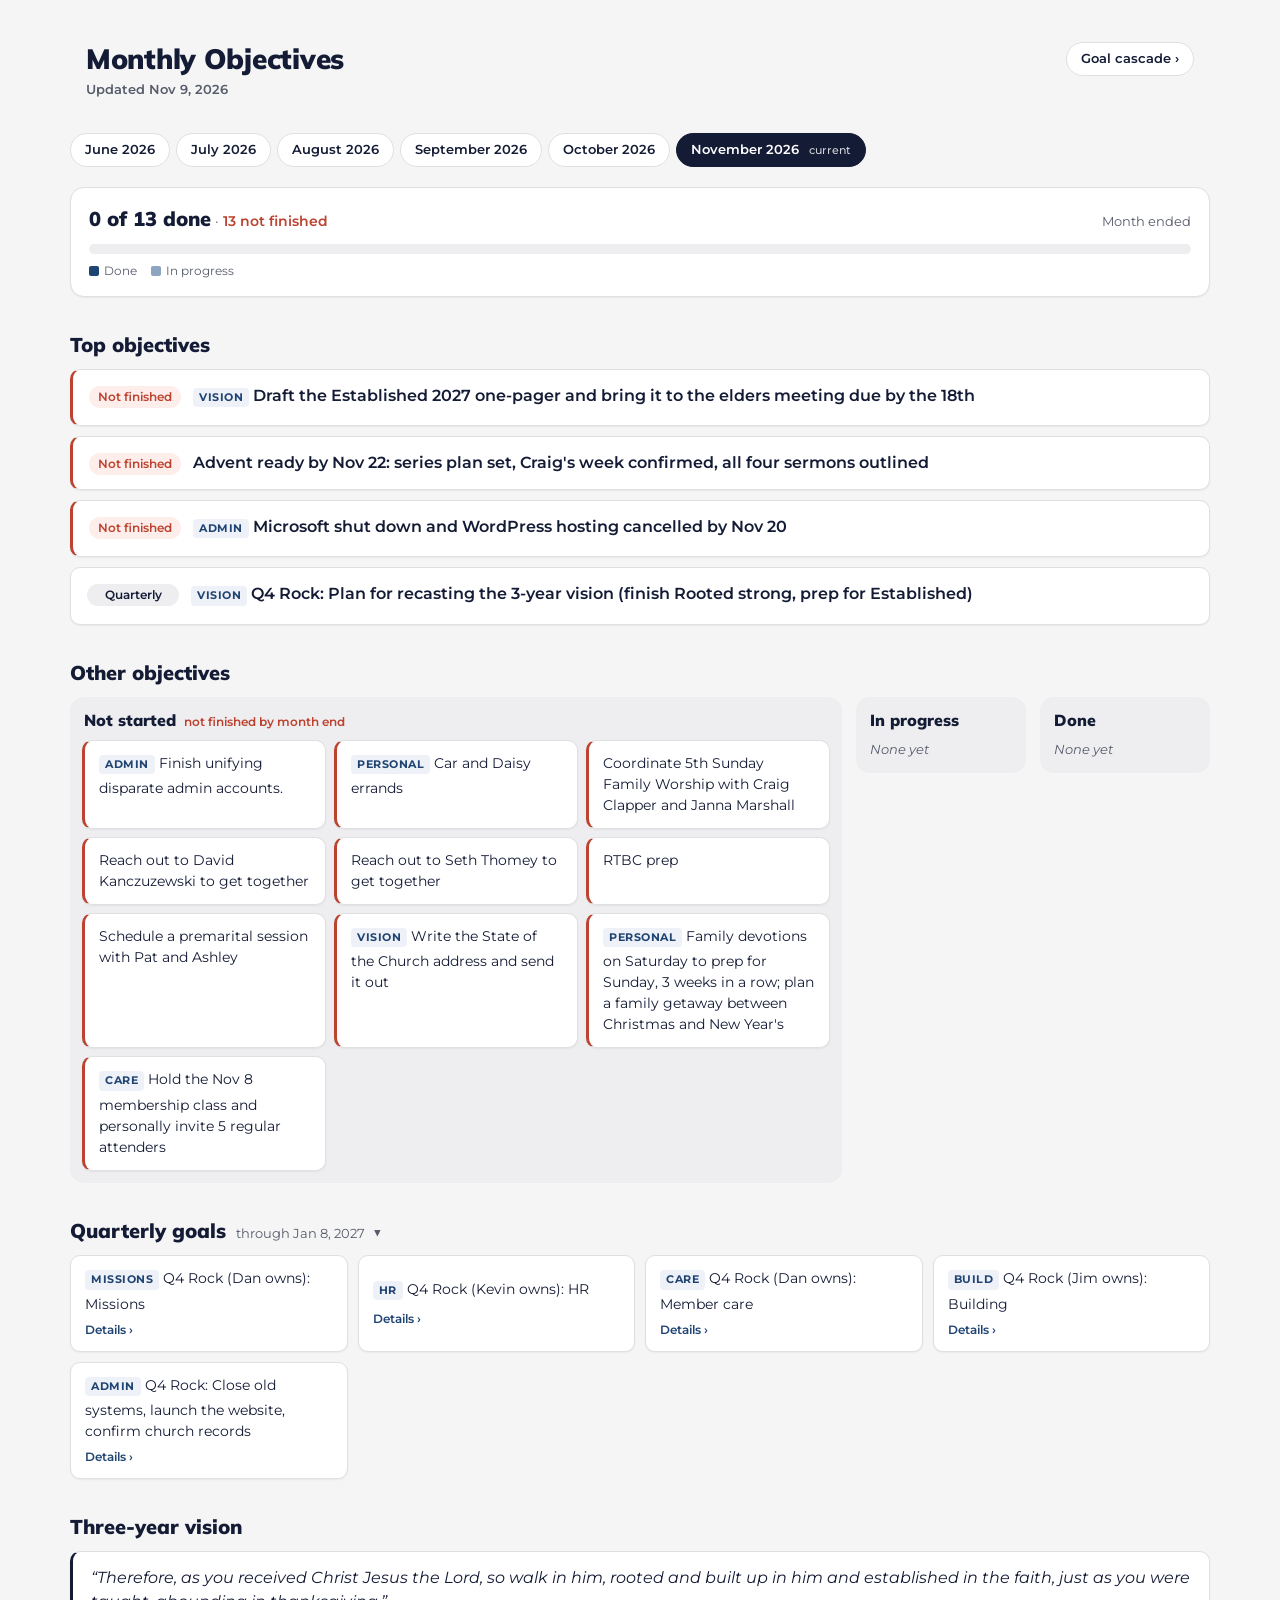
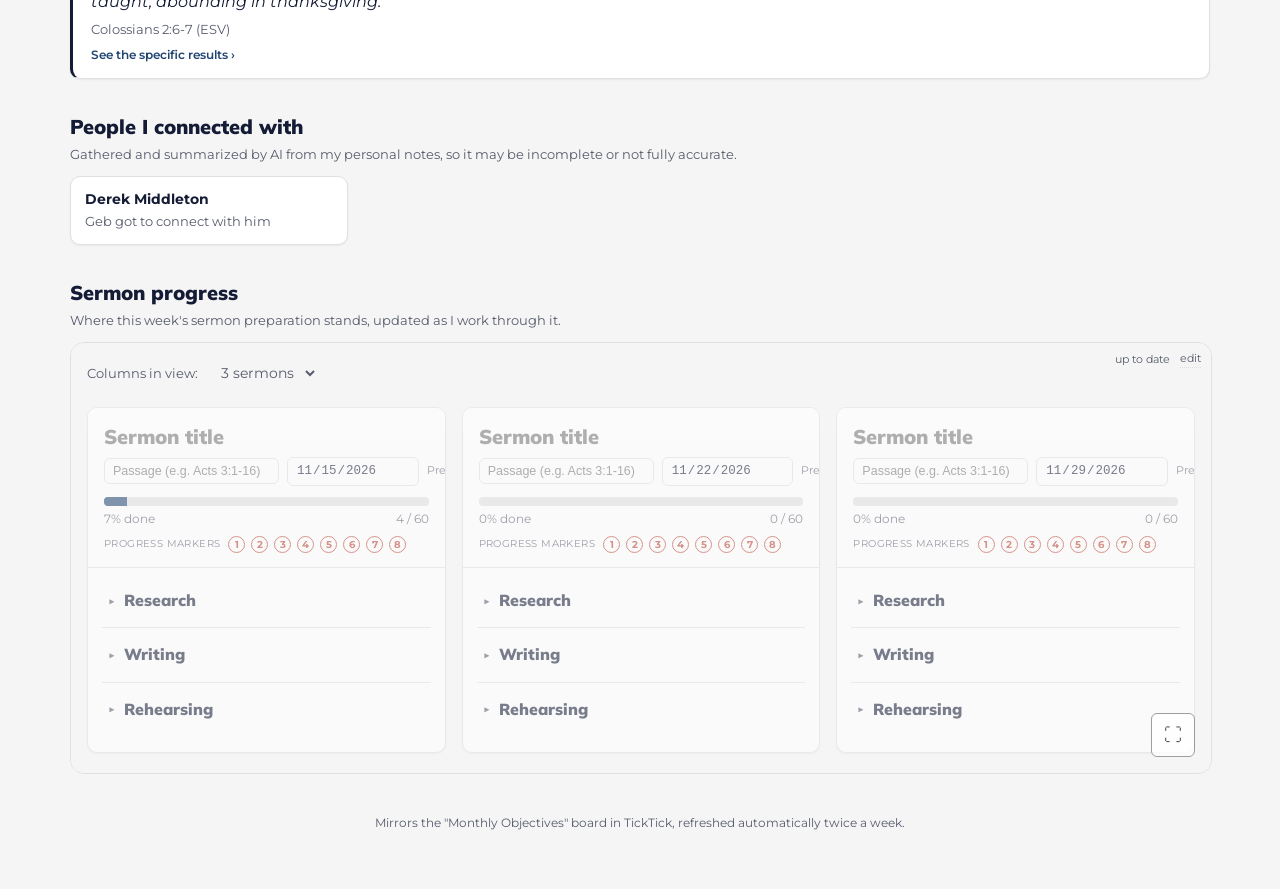
==== commit ae6652b4: "Redesign the site in the church's brand One shared stylesheet (site.css) for the dashboard, cascade " ====
--- a/index.html
+++ b/index.html
@@ -5,127 +5,83 @@
 <meta name="viewport" content="width=device-width, initial-scale=1">
 <meta name="robots" content="noindex, nofollow">
 <title>Monthly Objectives</title>
+<link rel="stylesheet" href="site.css">
 <style>
-  :root{
-    --bg:#f4f5f7; --card:#ffffff; --ink:#1f2430; --muted:#6b7280; --line:#e6e8ec;
-    --red:#e5484d; --red-soft:#fdecec; --yellow:#d9920b; --yellow-soft:#fdf4e3;
-    --green:#1f9d57; --green-soft:#e9f8ef; --blue:#2f6fed; --blue-soft:#eaf1fe;
-    --gold:#e0a106; --shadow:0 1px 2px rgba(16,24,40,.06),0 4px 14px rgba(16,24,40,.05);
-  }
-  *{box-sizing:border-box}
-  body{margin:0;background:var(--bg);color:var(--ink);
-    font-family:-apple-system,BlinkMacSystemFont,"Segoe UI",Roboto,Helvetica,Arial,sans-serif;
-    -webkit-font-smoothing:antialiased;line-height:1.45}
-  .wrap{max-width:1180px;margin:0 auto;padding:32px 22px 64px}
-  header.top{display:flex;flex-wrap:wrap;align-items:flex-end;justify-content:space-between;gap:16px;margin-bottom:8px}
-  h1{font-size:30px;margin:0;letter-spacing:-.02em}
-  .subtitle{color:var(--muted);font-size:15px;margin-top:4px}
-  .cascade-btn{display:inline-block;margin-top:8px;font-size:14px;font-weight:600;color:var(--ink);text-decoration:none;border:1px solid var(--line);background:var(--card);border-radius:999px;padding:7px 16px;box-shadow:var(--shadow)}
-  .cascade-btn:hover{border-color:#c7ccd4}
-  .updated{color:var(--muted);font-size:13px;white-space:nowrap}
-  .months{display:flex;gap:8px;flex-wrap:wrap;margin:22px 0 8px}
-  .month-tab{border:1px solid var(--line);background:var(--card);color:var(--ink);
-    padding:8px 16px;border-radius:999px;font-size:14px;font-weight:600;cursor:pointer;
-    box-shadow:var(--shadow);transition:.15s}
-  .month-tab:hover{border-color:#c7ccd4}
-  .month-tab.active{background:var(--ink);color:#fff;border-color:var(--ink)}
-  .month-tab .tag{font-size:11px;opacity:.7;margin-left:6px}
-  .note{background:var(--blue-soft);border:1px solid #cfe0fb;color:#23457f;border-radius:12px;
-    padding:11px 15px;font-size:14px;margin:8px 0 18px}
-  .stats{display:flex;flex-wrap:wrap;gap:14px;margin:18px 0 24px;align-items:center}
-  .stat{background:var(--card);border:1px solid var(--line);border-radius:14px;padding:12px 16px;box-shadow:var(--shadow);min-width:104px}
-  .stat .num{font-size:24px;font-weight:700;line-height:1}
-  .stat .lbl{font-size:12px;color:var(--muted);margin-top:4px;text-transform:uppercase;letter-spacing:.04em}
-  .stat.red .num{color:var(--red)} .stat.yellow .num{color:var(--yellow)} .stat.green .num{color:var(--green)}
-  .bar-wrap{flex:1;min-width:220px}
-  .bar-label{display:flex;justify-content:space-between;font-size:13px;color:var(--muted);margin-bottom:6px}
-  .bar{height:12px;background:#e8eaee;border-radius:999px;overflow:hidden;display:flex}
-  .bar>span{display:block;height:100%}
-  .bar .b-green{background:var(--green)} .bar .b-yellow{background:var(--yellow)} .bar .b-red{background:var(--red)}
-  .top-strip{background:linear-gradient(180deg,#fffdf6,#fff);border:1px solid #f0e2b8;
-    border-radius:16px;padding:16px 18px;margin-top:26px;box-shadow:var(--shadow)}
-  .top-strip h2{margin:0 0 12px;font-size:14px;letter-spacing:.06em;text-transform:uppercase;color:var(--gold);display:flex;align-items:center;gap:8px}
-  .top-list{display:grid;grid-template-columns:repeat(auto-fit,minmax(240px,1fr));gap:10px}
-  .top-item{display:flex;gap:10px;align-items:flex-start;font-size:14px;background:#fff;border:1px solid var(--line);border-radius:10px;padding:10px 12px}
-  .pill{font-size:11px;font-weight:700;padding:2px 9px;border-radius:999px;white-space:nowrap;align-self:center}
-  .pill.notStarted{background:var(--red-soft);color:var(--red)}
-  .pill.inProgress{background:var(--yellow-soft);color:var(--yellow)}
-  .pill.done{background:var(--green-soft);color:var(--green)}
-  .board{display:flex;gap:18px;align-items:flex-start}
-  @media(max-width:860px){
-    .board{overflow-x:auto;-webkit-overflow-scrolling:touch;padding-bottom:10px;margin:0 -22px;padding-left:22px;padding-right:22px}
-    .board .col{flex:0 0 82vw}
-  }
-  @media (orientation:portrait) and (min-width:900px){
-    /* a tall external monitor turned to portrait, not a phone: use the width instead of
-       cramming three narrow columns side by side, so the board actually fills the screen */
-    .board{flex-direction:column;align-items:stretch}
-    .board .col{width:100%;max-width:none;min-width:0;flex:0 0 auto}
-  }
-  .col{background:var(--card);border:1px solid var(--line);border-radius:16px;box-shadow:var(--shadow);overflow:hidden;display:flex;flex-direction:column;flex:1 1 0;min-width:0}
-  .col-head{padding:14px 16px;display:flex;align-items:center;justify-content:space-between;font-weight:700;font-size:15px;border-bottom:1px solid var(--line)}
-  .col-head .dot{width:10px;height:10px;border-radius:50%;display:inline-block;margin-right:9px}
-  .col-head .count{font-size:13px;color:var(--muted);font-weight:600}
-  .col.red .col-head{background:var(--red-soft)} .col.red .dot{background:var(--red)}
-  .col.yellow .col-head{background:var(--yellow-soft)} .col.yellow .dot{background:var(--yellow)}
-  .col.green .col-head{background:var(--green-soft)} .col.green .dot{background:var(--green)}
-  .col-body{padding:12px;display:flex;flex-direction:column;gap:10px;flex:1}
-  .card{border:1px solid var(--line);border-left-width:4px;border-radius:10px;padding:11px 13px;font-size:14px;background:#fff}
-  .col.red .card{border-left-color:var(--red)} .col.yellow .card{border-left-color:var(--yellow)} .col.green .card{border-left-color:var(--green)}
-  .card.top{font-weight:700}
-  .card .star{color:var(--gold);font-weight:700;margin-right:4px}
-  .qg-badge{display:inline-block;font-size:10px;font-weight:700;letter-spacing:.03em;color:var(--blue);
-    background:var(--blue-soft);border-radius:6px;padding:2px 7px;margin-right:6px;vertical-align:middle}
-  .card.clickable{display:block;width:100%;text-align:left;color:inherit;text-decoration:none;position:relative;
-    padding-right:28px;border:1px solid var(--line);font:inherit;background:#fff;margin:0;
-    appearance:none;-webkit-appearance:none;transition:transform .14s ease,box-shadow .14s ease,border-color .14s ease}
-  .card.clickable:hover{transform:translateY(-2px);box-shadow:0 6px 16px rgba(16,24,40,.14);border-color:#b9c0cc;cursor:pointer}
-  .card.clickable:active{transform:translateY(0);box-shadow:0 2px 6px rgba(16,24,40,.1)}
-  .card-arrow{position:absolute;right:11px;top:50%;transform:translateY(-50%) translateX(-5px);
-    opacity:0;transition:opacity .14s ease,transform .14s ease;color:var(--blue);font-weight:700;font-size:17px}
-  .card.clickable:hover .card-arrow{opacity:1;transform:translateY(-50%) translateX(0)}
-  .vision{margin-top:26px;background:var(--card);border:1px solid var(--line);border-radius:16px;box-shadow:var(--shadow);overflow:hidden}
-  .vision .col-head{background:var(--green-soft)} .vision .dot{background:var(--green)}
-  .vision-body{padding:14px 16px}
-  .vision-card{padding:14px 16px}
-  .vision-verse{margin:0;font-family:Georgia,"Times New Roman",serif;font-style:italic;font-size:15px;color:var(--ink);line-height:1.5}
-  .vision-cite{display:block;font-style:normal;font-size:12px;color:var(--muted);margin-top:8px}
-  .modal-overlay{position:fixed;inset:0;background:rgba(20,24,32,.45);display:none;align-items:center;justify-content:center;z-index:1000;padding:20px}
-  .modal-box{background:#fff;border-radius:14px;max-width:560px;width:100%;max-height:80vh;overflow:auto;box-shadow:0 20px 60px rgba(0,0,0,.3)}
-  .modal-head{display:flex;justify-content:space-between;align-items:center;gap:12px;padding:16px 18px;border-bottom:1px solid var(--line);
-    font-weight:700;font-size:16px;position:sticky;top:0;background:#fff}
-  .modal-close{background:none;border:none;font-size:22px;line-height:1;cursor:pointer;color:var(--muted);padding:2px 8px;border-radius:6px}
-  .modal-close:hover{background:#f1f2f4;color:var(--ink)}
-  .modal-body{padding:16px 18px;font-size:14px;line-height:1.55}
-  .modal-body ul{margin:6px 0;padding-left:20px}
-  .modal-body ul ul{margin:2px 0}
-  .modal-body li{margin:4px 0}
-  .empty{color:var(--muted);font-size:13px;font-style:italic;padding:6px 4px}
-  .quarter{margin-top:26px;background:var(--card);border:1px solid var(--line);border-radius:16px;box-shadow:var(--shadow);overflow:hidden}
-  .quarter .col-head{background:var(--blue-soft)} .quarter .dot{background:var(--blue)}
-  .quarter>summary{list-style:none;cursor:pointer}
-  .quarter>summary::-webkit-details-marker{display:none}
-  .quarter>summary:hover{background:#dfeafd}
-  .qhead-right{display:flex;align-items:center;gap:8px}
-  .qhead-right .chev{color:var(--muted);font-size:12px;transition:transform .15s;display:inline-block}
-  .quarter[open]>summary .qhead-right .chev{transform:rotate(90deg)}
-  .quarter-body{padding:14px 16px;display:grid;grid-template-columns:repeat(auto-fit,minmax(240px,1fr));gap:10px}
-  .quarter-body .card{border-left-color:var(--blue)}
-  .people{margin-top:26px;background:var(--card);border:1px solid var(--line);border-radius:16px;box-shadow:var(--shadow);overflow:hidden}
-  .people .col-head{background:#eef2f4} .people .dot{background:#5b7083}
-  .people-intro{padding:14px 16px 0;font-size:14px;color:var(--ink)}
-  .people-caption{padding:2px 16px 12px;font-size:12px;color:var(--muted);font-style:italic}
-  .people-body{padding:0 16px 16px;display:grid;grid-template-columns:repeat(auto-fit,minmax(240px,1fr));gap:10px}
-  .people-body .card{border-left-color:#5b7083}
-  .people-body .pname{font-weight:700}
-  .people-body .pnote{color:var(--muted);font-size:13px;margin-top:2px}
-  .people-disclaimer{padding:0 16px 16px;font-size:12px;color:var(--muted);border-top:1px solid var(--line);margin-top:4px;padding-top:12px}
-  .section-divider{height:1px;background:var(--line);margin:140px 0 0}
-  .sermon-section{margin-top:8px}
-  .sermon-h{font-size:20px;margin:28px 0 4px;letter-spacing:-.01em}
-  .sermon-sub{color:var(--muted);font-size:14px;margin:0 0 14px}
-  .sermon-frame{width:100%;height:820px;border:1px solid var(--line);border-radius:14px;background:#fff;box-shadow:var(--shadow)}
-  footer{margin-top:34px;color:var(--muted);font-size:12.5px;text-align:center}
+  .wrap{max-width:1180px;margin:0 auto;padding:28px 20px 56px}
+  @media(max-width:600px){.wrap{padding:20px 16px 48px}}
+
+  header.top{display:flex;flex-wrap:wrap;align-items:flex-start;justify-content:space-between;gap:12px}
+  .updated{color:var(--muted);font-size:var(--fs-sm);margin-top:4px}
+
+  .months{display:flex;flex-wrap:wrap;gap:6px;margin:20px 0 0}
+  .months .now{font-size:11px;font-weight:500;opacity:.8;margin-left:4px}
+
+  .note{background:var(--card);border:1px solid var(--line);border-radius:var(--radius);padding:12px 14px;margin:20px 0 0}
+
+  /* summary: the one place the counts live */
+  .summary{margin:20px 0 0;background:var(--card);border:1px solid var(--line);border-radius:var(--radius-lg);padding:16px 18px;box-shadow:var(--shadow)}
+  .sum-line{display:flex;flex-wrap:wrap;align-items:baseline;justify-content:space-between;gap:4px 16px;margin-bottom:10px}
+  .sum-main{font-size:var(--fs-lg)}
+  .sum-main strong{font-family:var(--font-head);font-weight:900;font-size:var(--fs-xl)}
+  .sum-main .rest{color:var(--muted);font-size:var(--fs-md)}
+  .sum-main .rest .late{color:var(--late);font-weight:600}
+  .when{color:var(--muted);font-size:var(--fs-sm);white-space:nowrap}
+  .bar{position:relative;height:10px;background:var(--neutral-soft);border-radius:999px}
+  .bar .seg{position:absolute;top:0;bottom:0;left:0;border-radius:999px}
+  .bar .seg.done{background:var(--done);z-index:2}
+  .bar .seg.prog{background:var(--progress);z-index:1}
+  .bar .today{position:absolute;top:-4px;bottom:-4px;width:2px;background:var(--navy);border-radius:1px;z-index:3}
+  .bar-wrap{position:relative;padding-bottom:22px}
+  .today-label{position:absolute;top:16px;font-size:var(--fs-xs);font-weight:700;color:var(--navy);white-space:nowrap;transform:translateX(-50%)}
+  .today-label.at-start{transform:none}
+  .today-label.at-end{transform:translateX(-100%)}
+  .bar-key{display:flex;flex-wrap:wrap;gap:4px 14px;margin-top:8px;font-size:var(--fs-xs);color:var(--muted)}
+  .bar-key i{display:inline-block;width:10px;height:10px;border-radius:2px;margin-right:5px;vertical-align:-1px}
+  .bar-key .k-done{background:var(--done)} .bar-key .k-prog{background:var(--progress)}
+
+  section.block{margin-top:36px}
+  section.block>h2{margin-bottom:12px}
+  .sec-sub{color:var(--muted);font-size:var(--fs-sm);margin:-6px 0 12px}
+
+  .grid{display:grid;grid-template-columns:repeat(auto-fill,minmax(260px,1fr));gap:10px}
+
+  /* top objectives */
+  .tops{display:grid;gap:10px}
+  .top{display:flex;gap:12px;align-items:flex-start;font-size:var(--fs-lg);font-weight:600;padding:14px 16px}
+  .top .status{flex:0 0 auto;margin-top:2px;min-width:92px;text-align:center}
+  .top .t{flex:1 1 auto;min-width:0}
+  @media(max-width:600px){.top{flex-direction:column;gap:6px}.top .status{min-width:0}}
+
+  /* kanban: three status columns side by side; an empty column shrinks to a narrow strip */
+  .kanban{display:grid;gap:14px;align-items:start}
+  .kcol{background:var(--neutral-soft);border-radius:var(--radius-lg);padding:12px;min-width:0}
+  .kcol>h3{display:flex;flex-wrap:wrap;align-items:baseline;gap:2px 8px;margin:2px 2px 10px}
+  .kcol>h3 .late-note{font-family:var(--font-body);font-weight:600;font-size:var(--fs-xs);color:var(--late)}
+  .kcol .cards{display:grid;grid-template-columns:repeat(auto-fill,minmax(220px,1fr));gap:8px}
+  .kcol .none{color:var(--muted);font-size:var(--fs-sm);font-style:italic;margin:0 2px 2px}
+  .kcol.done .card{color:var(--muted)}
+  @media(max-width:700px){ .kanban{grid-template-columns:1fr !important} }
+
+  /* quarterly */
+  details.quarter>summary{list-style:none;cursor:pointer;display:flex;align-items:baseline;flex-wrap:wrap;gap:4px 10px;margin-bottom:12px}
+  details.quarter>summary::-webkit-details-marker{display:none}
+  details.quarter>summary h2{display:inline}
+  details.quarter>summary .range{color:var(--muted);font-size:var(--fs-sm)}
+  details.quarter>summary .chev{color:var(--muted);font-size:var(--fs-sm);transition:transform .15s;display:inline-block}
+  details.quarter[open]>summary .chev{transform:rotate(90deg)}
+  .more{display:block;margin-top:6px;font-size:var(--fs-xs);font-weight:600;color:var(--blue)}
+
+  /* vision */
+  .verse{border-left:3px solid var(--navy);padding:14px 16px 14px 18px}
+  .verse q{display:block;font-style:italic;font-size:var(--fs-lg);quotes:"\201C" "\201D"}
+  .verse cite{display:block;font-style:normal;font-size:var(--fs-sm);color:var(--muted);margin-top:6px}
+
+  /* people */
+  .pname{font-weight:700}
+  .pnote{color:var(--muted);font-size:var(--fs-sm);margin-top:2px}
+
+  /* sermon board: sized to its content, so there is no scroll box inside the page */
+  .sermon-frame{display:block;box-sizing:content-box;width:100%;height:600px;border:1px solid var(--line);border-radius:var(--radius-lg);background:var(--page);overflow:hidden}
 </style>
 </head>
 <body>
@@ -133,45 +89,53 @@
   <header class="top">
     <div>
       <h1 id="hTitle"></h1>
-      <a class="cascade-btn" href="cascade.html">Cascading Goals View &rsaquo;</a>
+      <div class="updated" id="hUpdated"></div>
     </div>
-    <div class="updated" id="hUpdated"></div>
+    <a class="pill-btn" href="cascade.html">Goal cascade &rsaquo;</a>
   </header>
 
-  <div class="months" id="months"></div>
-  <div class="note" id="note" style="display:none"></div>
-  <div class="stats" id="stats"></div>
-  <div class="board" id="board"></div>
-  <div class="top-strip" id="topStrip" style="display:none">
-    <h2>&#9733; Top Objectives This Month</h2>
-    <div class="top-list" id="topList"></div>
-  </div>
-  <details class="quarter" id="quarter" open style="display:none">
-    <summary class="col-head"><span><span class="dot"></span><span id="qLabel">Quarterly Goals</span></span><span class="qhead-right"><span class="count" id="qCount"></span><span class="chev">&#9656;</span></span></summary>
-    <div class="quarter-body" id="quarterBody"></div>
-  </details>
-  <div class="vision" id="visionSection" style="display:none">
-    <div class="col-head"><span><span class="dot"></span>Three-Year Vision</span></div>
-    <div class="vision-body">
-      <button class="card clickable vision-card" id="visionCard" type="button">
-        <blockquote class="vision-verse" id="visionVerse"></blockquote>
-        <span class="card-arrow">&#8250;</span>
-      </button>
-    </div>
-  </div>
-  <div class="people" id="people" style="display:none">
-    <div class="col-head"><span><span class="dot"></span>People - Some people I was able to connect with this month</span><span class="count" id="pCount"></span></div>
-    <div class="people-caption">AI notice: the names and descriptions in this section are automatically gathered and summarized by AI from personal notes. They may be incomplete or not fully accurate.</div>
-    <div class="people-body" id="peopleBody"></div>
-    <div class="people-disclaimer">Experimental section AI automatically generates from my notes.</div>
-  </div>
-  <div class="sermon-section">
-    <div class="section-divider"></div>
-    <h2 class="sermon-h">Sermon progress</h2>
-    <p class="sermon-sub">Where this week's sermon preparation stands, updated as I work through it.</p>
-    <iframe class="sermon-frame" src="sermon-board.html" title="This week's sermon progress" loading="lazy"></iframe>
-  </div>
-  <footer id="foot"></footer>
+  <nav class="months" id="months" aria-label="Month"></nav>
+  <div class="note" id="note" hidden></div>
+  <div class="summary" id="summary"></div>
+
+  <section class="block" id="topSec" hidden>
+    <h2>Top objectives</h2>
+    <div class="tops" id="topList"></div>
+  </section>
+
+  <section class="block" id="boardSec" hidden>
+    <h2 id="boardTitle">All objectives</h2>
+    <div id="board"></div>
+  </section>
+
+  <section class="block" id="quarterSec" hidden>
+    <details class="quarter" open>
+      <summary><h2>Quarterly goals</h2><span class="range" id="qRange"></span><span class="chev" aria-hidden="true">&#9656;</span></summary>
+      <div class="grid" id="quarterBody"></div>
+    </details>
+  </section>
+
+  <section class="block" id="visionSec" hidden>
+    <h2>Three-year vision</h2>
+    <button class="card verse" id="visionCard" type="button">
+      <q id="visionVerse"></q><cite id="visionCite"></cite>
+      <span class="more">See the specific results &rsaquo;</span>
+    </button>
+  </section>
+
+  <section class="block" id="peopleSec" hidden>
+    <h2>People I connected with</h2>
+    <p class="sec-sub">Gathered and summarized by AI from my personal notes, so it may be incomplete or not fully accurate.</p>
+    <div class="grid" id="peopleBody"></div>
+  </section>
+
+  <section class="block">
+    <h2>Sermon progress</h2>
+    <p class="sec-sub">Where this week's sermon preparation stands, updated as I work through it.</p>
+    <iframe class="sermon-frame" id="sermonFrame" src="sermon-board.html" title="This week's sermon progress" scrolling="no"></iframe>
+  </section>
+
+  <footer class="site-foot" id="foot"></footer>
 </div>
 
 <div class="modal-overlay" id="modalOverlay">
@@ -184,56 +148,53 @@
 <script id="data" type="application/json">{"title": "Monthly Objectives", "subtitle": "Trinity Bible Church", "lastUpdated": "2026-11-09", "ticktickProjectId": "6a2c3f2eebcf3900000001fe", "months": [{"key": "2026-06", "label": "June 2026", "items": [{"title": "Connect and Care For Unruhs", "status": "done", "top": false}, {"title": "Begin working on Colossians memorization.", "status": "inProgress", "top": false}, {"title": "Write your EFCA paper for licensing", "status": "done", "top": true}, {"title": "Draft a Discipleship model and present that to the elders", "status": "notStarted", "top": true}, {"title": "Thank volunteers three times from the stage.", "status": "notStarted", "top": false}, {"title": "Have a deep work about how to care for flock well on June 19th", "status": "notStarted", "top": false}, {"title": "Research sermon hosting options: Go, no go on SermonAudio.com", "status": "done", "top": false}, {"title": "Follow up with elders on how discipleship is going", "status": "notStarted", "top": false}, {"title": "Fix the www domain issue with our website", "status": "notStarted", "top": false}, {"title": "Draft a guest connection Sunday morning SOP for volunteers to folllow [Delegate to Unruhs?]", "status": "notStarted", "top": true}, {"title": "Go, no-go on scripture memory day", "status": "done", "top": false}, {"title": "Scripture memory is actively encouraged during announcements and in church life.", "status": "done", "top": false}, {"title": "New guest connection workers trained and ready to serve.", "status": "done", "top": false}, {"title": "Add Geb as the Ministry team leader over the website", "status": "done", "top": false}, {"title": "Set aside a week to do long-range planning for preaching through Acts.", "status": "done", "top": false}, {"title": "Get Dwight trained in church center scheduling so that he can manage the guest connection volunteer schedule.", "status": "done", "top": true}, {"title": "Hosting and Website credentials unified into a corporate account", "status": "inProgress", "top": false}, {"title": "Connect with Ben Chambers to get the next steps for Tech Team defined", "status": "done", "top": false}, {"title": "All personal accounts consolidated to corporate accounts (email, logins, website, YouTube, Google Drive, Microsoft, G Suite, tech team slide email)", "status": "inProgress", "top": false}, {"title": "Discipleship - Implement elders' monthly discipleship", "status": "quarterly", "top": false}, {"title": "Technology: go, no-go on Sermon Audio.", "status": "quarterly", "top": false}, {"title": "EFCA credentialing.", "status": "quarterly", "top": false}, {"title": "Guest connections rock.", "status": "quarterly", "top": false}, {"title": "Three-year theme rock", "status": "quarterly", "top": false}, {"title": "Talk With Paula Ralph to clear the way for Dwight to serve. Make sure she's ok.", "status": "inProgress", "top": false}, {"title": "(Done) Call Dan Foster", "status": "notStarted", "top": false}, {"title": "Call Dave Stowasser", "status": "notStarted", "top": false}, {"title": "I want to be transparent and help the elders understand what my life looks like by 1) Sharing monthly goals 2) Being more intentional in discussion", "status": "inProgress", "top": false}, {"title": "Have the proposed tech team changes implemented with Ben Chambers", "status": "inProgress", "top": false}, {"title": "Prepare an agenda for the deep work session to be ready help guide a discussion about guest connection.", "status": "done", "top": false}], "people": [{"name": "Dwight and Demi Unruh", "note": "serving on the guest connection team"}, {"name": "Nathan Delguanto", "note": "at GSM; talked about relationships"}, {"name": "Tipton family (Elizabeth)", "note": "visiting family with a young daughter"}, {"name": "Jason D.", "note": "neighbor; helped him after storm damage"}, {"name": "Becky Ridgewood", "note": "Edwardsburg neighbor; middle school teacher"}, {"name": "Pat and Ashley", "note": "premarital counseling"}, {"name": "Dan Foster", "note": "checked in and encouraged him"}, {"name": "Ben Peak", "note": "connected at Camp Raybird and men's group"}, {"name": "Holden, Josiah, and Jordan", "note": "young men met at Camp Raybird"}, {"name": "Mitch and Kate", "note": "camp director at Camp Raybird"}, {"name": "Garrett Lerner", "note": "Geb got to connect with him over breakfast"}, {"name": "Kevin Korhorn", "note": "joined a conversation with Garrett Lerner"}, {"name": "Josh and Reagan", "note": "young adults met at a young adults event"}, {"name": "Elena", "note": "young adult; training to be a financial advisor"}, {"name": "Tae Bae", "note": "checked in with him by phone"}, {"name": "Jim and Paula Ralph", "note": "reached out to them"}]}, {"key": "2026-07", "label": "July 2026", "items": [{"title": "Begin a routine for working on Colossians memorization.", "status": "done", "top": false}, {"title": "Draft a Discipleship model and present that to the elders", "status": "inProgress", "top": true}, {"title": "Thank volunteers three times from the stage.", "status": "done", "top": false}, {"title": "Have a deep-work session on caring well for the flock", "status": "inProgress", "top": false}, {"title": "Follow up with elders on how discipleship is going", "status": "notStarted", "top": false}, {"title": "Fix the www domain issue with our website", "status": "inProgress", "top": true}, {"title": "Draft a guest connection Sunday morning SOP for volunteers to folllow [Delegate to Unruhs?]", "status": "inProgress", "top": true}, {"title": "Hosting and Website credentials unified into a corporate account", "status": "inProgress", "top": false}, {"title": "All personal accounts consolidated to corporate accounts (email, logins, website, YouTube, Google Drive, Microsoft, G Suite, tech team slide email)", "status": "inProgress", "top": false}, {"title": "Talk With Paula Ralph to clear the way for Dwight to serve. Make sure she's feeling Ok with how how the unruhs are integrating", "status": "done", "top": false}, {"title": "I want to be transparent and help the elders understand what my life looks like by 1) Sharing monthly goals 2) Being more intentional in discussion", "status": "done", "top": false}, {"title": "Have the proposed tech team changes implemented with Ben Chambers", "status": "inProgress", "top": false}, {"title": "Schedule out my preaching calendar for the rest of the year", "status": "inProgress", "top": false}, {"title": "Care for my family well by preparing for the September baby: Finish as much planning and logistics ahead of time and plan out natural ways to slow down", "status": "done", "top": false}, {"title": "Set aside strategic time to prepare for the Quarterly Pulse: reflect on the quarter and review the VTO", "status": "inProgress", "top": false}, {"title": "Reach out to some individual young adults to invite them to the summer party (i.e. Delgauntos, Kalamazoo crew, Jeremy)", "status": "done", "top": false}, {"title": "Get together with Stephanie to move church things forward", "status": "done", "top": false}, {"title": "Get together with Lori to pre for RTBC", "status": "done", "top": false}, {"title": "Call Dan Foster again", "status": "done", "top": false}, {"title": "Have one of the other elders family over (the Korhorns or the Jones this month)", "status": "notStarted", "top": false}, {"title": "Begin tracking my hours again to be able to share with the elders", "status": "done", "top": false}, {"title": "Continue implementing the monthly objectives system", "status": "inProgress", "top": false}, {"title": "Plan out the teaching theme for the year for RTBC", "status": "done", "top": false}, {"title": "create a template within planning center to host a digital bulletin", "status": "done", "top": false}, {"title": "Switch to utilizing a digital bulletin weekly", "status": "done", "top": false}, {"title": "promote the digital bulletin and add links to the church app, QR codes etc", "status": "inProgress", "top": false}, {"title": "continue to encourage the rooted vision", "status": "done", "top": false}, {"title": "Get Binders ordered", "status": "done", "top": false}, {"title": "Figure out better sermonaudio hosting option since SA and YASH seem not to be options", "status": "done", "top": false}, {"title": "Share the Gospel consistenly with Garret by having breakfast together after Friday AMs", "status": "done", "top": false}, {"title": "Schedule a membership class.", "status": "done", "top": false}, {"title": "Prepare an intial draft of plans for the teaching topics of the year for rtbc", "status": "done", "top": false}, {"title": "Communicate Membership class date and promote", "status": "done", "top": false}, {"title": "(multiple see details)", "status": "done", "top": false}, {"title": "Migrate the church's website to churchco so that anyone can edit the website", "status": "inProgress", "top": false}, {"title": "updated visual looks of church center app", "status": "done", "top": false}, {"title": "take some young men out for lunch. Josh korhorn Peter s", "status": "notStarted", "top": false}, {"title": "Tech: Improve livestream", "status": "quarterly", "top": false}, {"title": "Tech: Continue to integrate Jay", "status": "quarterly", "top": false}, {"title": "Tech: Implement Sermon Audio", "status": "quarterly", "top": false}, {"title": "Tech: Post the livestream (or link) once a week to Facebook, X, and YouTube", "status": "quarterly", "top": false}, {"title": "Tech: Evaluate posting on Instagram", "status": "quarterly", "top": false}, {"title": "Admin: Church website migration approved and launched", "status": "quarterly", "top": false}, {"title": "Admin: Fix domain issue", "status": "quarterly", "top": false}, {"title": "Admin: Unify disparate personal accounts into a corporate account(s)", "status": "quarterly", "top": false}, {"title": "Admin: Fully migrate from and shut down (if appropriate) Microsoft", "status": "quarterly", "top": false}, {"title": "Discipleship: Improve small group participation to 50% of attendees (40 adults) — FBF, Friday Morning Men's, Women's Group, Agape Group", "status": "quarterly", "top": false}, {"title": "Discipleship: Schedule the fall Men's and Women's retreats", "status": "quarterly", "top": false}, {"title": "Discipleship: Equip the church to use the SPECKS Bible study method", "status": "quarterly", "top": false}, {"title": "Discipleship: Continue implementing the 3-year vision (Rooted, Established, Abounding)", "status": "quarterly", "top": false}, {"title": "Discipleship: Develop and test a strategy for shepherding the flock", "status": "quarterly", "top": false}, {"title": "Discipleship: Define the discipleship development track", "status": "quarterly", "top": false}, {"title": "Discipleship: Each elder actively meeting with a potential leader", "status": "quarterly", "top": false}], "people": [{"name": "Dane", "note": "new neighbor; deputy with Cass County"}, {"name": "Jana Marshall and Nicole Marshall", "note": "connected Sunday morning"}, {"name": "Stephanie Jones", "note": "ongoing admin partnership"}, {"name": "John McColley", "note": "connected by phone about Logan"}, {"name": "Doug Nienmeyer", "note": "visiting preacher; coordinating dates"}, {"name": "Lyn", "note": "talked with her after the sermon"}, {"name": "Luke", "note": "young adult; final year at Spring Arbor"}, {"name": "Dan Foster", "note": "checked in by phone; doing better"}, {"name": "Jay and Elizabeth", "note": "Jay is an RN; interested in the tech team"}, {"name": "David K", "note": "Parker's friend; ongoing gospel conversations"}, {"name": "Mike Alby", "note": "considering settling at Trinity"}, {"name": "Dylan McColley", "note": "update on Logan's training"}, {"name": "Laura Szl", "note": "planning young adults curriculum"}, {"name": "Chris and Justin", "note": "from Maurer Well Service; invited to church picnic"}, {"name": "Stephanie M., Casey, Amelia, and Marshall", "note": "had dessert together"}, {"name": "Matt Enis", "note": "reached out by phone"}, {"name": "Paula Ralph", "note": "reached out by phone"}]}, {"key": "2026-08", "label": "August 2026", "items": [{"title": "Begin a routine for working on Colossians memorization.", "status": "done", "top": false}, {"title": "Draft a Discipleship model and present that to the elders", "status": "inProgress", "top": false}, {"title": "Schedule a deep-work session on caring well for the flock", "status": "notStarted", "top": false}, {"title": "Check in with elders on how discipleship is going.", "status": "inProgress", "top": false}, {"title": "Fix the www domain issue with our website (progress made, called John Marshall, but this is still stuck)", "status": "inProgress", "top": false}, {"title": "Draft a guest connection Sunday morning SOP for volunteers to folllow", "status": "done", "top": false}, {"title": "All personal accounts consolidated to corporate accounts (Website Hosting, email, Migrate Google Business over to our admin account, website, YouTube, Google Drive, Microsoft, G Suite, tech team slide email)", "status": "inProgress", "top": false}, {"title": "Get together with Stephanie to move church things forward", "status": "done", "top": false}, {"title": "Continue implementing the monthly objectives system", "status": "done", "top": false}, {"title": "Connect with some of the young men.", "status": "done", "top": false}, {"title": "Tech: Improve livestream", "status": "inProgress", "top": false}, {"title": "Tech: Implement Sermon Audio", "status": "done", "top": true}, {"title": "Tech: $ Post the livestream (or link) once a week to Facebook, X, and YouTube", "status": "done", "top": false}, {"title": "Admin: Church website migration approved and launched", "status": "inProgress", "top": false, "qg": "QG1"}, {"title": "Admin: Unify disparate personal accounts into a corporate account(s)", "status": "inProgress", "top": false}, {"title": "Discipleship: Continue implementing the 3-year vision (Rooted, Established, Abounding)", "status": "done", "top": false}, {"title": "Focus on winning Souls - \"Do The Work of an Evangelist\"", "status": "done", "top": false}, {"title": "Create and Send out the State of the Church Address", "status": "done", "top": true}, {"title": "Sermon planning week - Wayne Geiger recommended I schedule a week, once a quarter to clear out my meetings and plan out my sermons.", "status": "done", "top": false, "qg": "QG5"}, {"title": "Family $ - Have a strong and healthy family through Ruthies birth and focus on ways to support them during the baby Transition $", "status": "done", "top": false}, {"title": "Discipleship Rock", "status": "quarterly", "top": false, "qg": "QG2", "details": "* Improve participation in small groups to 50% of attendees (40 adults) (FBF, Friday Morning Mens, Woman’s Group, Agape Group)\r\n* Schedule the fall Men’s and Women’s retreats\r\n* \r\n* We equip the church to use the SPECKS bible study method, and \r\n    * Create a bible print out that people can stick in their bibles (business card?, Binder insert) (SPECKS, \"What does it say, mean, do?)\r\n* 3 year vision continued to implemented (Rooted, Established, Abounding)\r\n* Develop and test implement  a strategy for shepherding the flock.  \r\n    * Hold a deep work on this \r\n* Define the discipleship development track\r\n* Each elder actively meeting with a potential leader"}, {"title": "Admin Rock", "status": "quarterly", "top": false, "qg": "QG1", "details": "* Church website migration approved and launched \r\n* Fix domain issue\r\n* Unify disparate personal accounts into a corporate account(s)\r\n* Fully migrate from and shutdown (if appropriate) microsoft"}, {"title": "Tech Rock", "status": "quarterly", "top": false, "qg": "QG3", "details": "* Improve livestream\r\n    * The tech team has enhanced the board settings to make it sound better\r\n    * We consitently have good sermon audio\r\n    * The livestream has improved to the point where people are commenting on how the livestream has improved\r\n* Continue to integrate Jay by having him acticaly participate in tech \r\n* The tech team implements using SermonAudio weekly\r\n* Post live steam/link once a week to Facebook, X,  and YouTube. (this will happen automatically through sermonaudio.com)\r\n* Evaluate posting on Instagram."}, {"title": "Focus on winning Souls by having more meals with people who are seeking \"Do The Work of an Evangelist\" (2 Tim. 4:5)", "status": "quarterly", "top": false, "qg": "QG4"}, {"title": "Mature my preaching by reading reflecting, and implementing what I'm learning: Read Motyers book, and another book", "status": "done", "top": true}, {"title": "Strengthen my daily and weekly routines this fall by doing my AM/PM/and office routine 5/7 days a week.", "status": "quarterly", "top": false, "qg": "QG6"}, {"title": "Mature my preaching by reading 4 books, and intentionally logging post-sermon comments in my sermon log", "status": "quarterly", "top": false, "qg": "QG5"}, {"title": "Connect with Laura Sz about young adults and pick a study for the fall", "status": "done", "top": false}, {"title": "Have a meal with Josh Galvin and confirm we're good to use Community for RTBC", "status": "done", "top": false}, {"title": "Help administratively prepare for Gunn Park outdoor service (connect with Stephanie M., Send out church text, print bulletins, prepare children's sermon, prep sermon)", "status": "done", "top": false}, {"title": "Guest Connection SOP - Get Feedback and begin implementing", "status": "inProgress", "top": false}, {"title": "changed billing credit card on file for microsoft and ChurchCenter", "status": "done", "top": false}, {"title": "Family - Complete some house projects before Baby is Due in September: Vent bathroom Fan to outside and replace fan + Rotate Tires", "status": "done", "top": false}, {"title": "Unexpected: Fix the Gap left by James Solarek for Released Time Bible Class. James Solarek was a key volunteer who just dropped out. I need reconfigure the teaching schedule, prepare a lesson for the first event, and reconfigure who is in charge of the games.", "status": "done", "top": false}, {"title": "started Facebook ads for grief share and Trinity", "status": "done", "top": false}], "people": [{"name": "Elaina", "note": "KFG intern"}, {"name": "Jay and Elizabeth", "note": "connected at church"}, {"name": "Meghan Hogarth", "note": "considering a camp internship; asked for a referral"}, {"name": "Lauren, Myra, and Yelka", "note": "had ice cream together with Ruthie"}, {"name": "Josh Galvin", "note": "Assistant Pastor at Community Church of Edwardsburg; planning RTBC"}, {"name": "Caleb and Anna", "note": "welcomed twins, Micah and Rowan"}, {"name": "Garrett Lerner", "note": "breakfast conversation; ongoing gospel conversations"}, {"name": "Ben Peak", "note": "breakfast connection"}, {"name": "David K", "note": "Geb got to connect with him again"}, {"name": "Ben Balos", "note": "looking for a new church home"}, {"name": "Lyn", "note": "connected at the outdoor service"}, {"name": "Stephanie Jones", "note": "quarterly check-in on church admin"}, {"name": "Pat and Ashley", "note": "continued premarital counseling"}, {"name": "Doug", "note": "phone call and connection"}, {"name": "Samuel Snodgrass", "note": "connected through RTBC"}, {"name": "Jacob", "note": "band teacher at Edwardsburg School; met at RTBC open house"}, {"name": "Drew Gardner", "note": "director of Bair Lake Bible Camp"}, {"name": "Gary", "note": "covering preaching for a nearby church"}], "quarterEndDate": "2026-10-17", "quarterStartDate": "2026-10-15"}, {"key": "2026-09", "label": "September 2026", "items": [{"title": "Admin: Unify disparate personal accounts into a corporate account(s)", "status": "inProgress", "top": false, "qg": "QG1"}, {"title": "Develop a SPECKS Bible Study printout with Dan that people can stick in their bibles.", "status": "done", "top": false, "qg": "QG2"}, {"title": "Prepare my lessons for release Time Bible Class by End of September", "status": "inProgress", "top": true}, {"title": "Fix the www domain issue", "status": "done", "top": true, "qg": "QG1"}, {"title": "Have the baby 🤪🐣", "status": "done", "top": false}, {"title": "Finish", "status": "inProgress", "top": false}, {"title": "Visit Betsy and Dean Rowell with Dan. Check in and tell her the treasurer asked us to let you know that giving via zelle is done", "status": "done", "top": false, "qg": "QG1"}, {"title": "[QCG1] transfer over old domains from John's personal account to a church account", "status": "done", "top": false}, {"title": "Add Sermon Outline to back of Church Bulletin Template", "status": "done", "top": false}, {"title": "RTBC Bus Registration - Schedule appointment to get Church bus registered", "status": "done", "top": false}, {"title": "Tech - Bulk Upload previous sermons that had not been added to Sermonaudio.com as a part of our migration to sermonaudio", "status": "done", "top": false, "qg": "QG3"}, {"title": "Fall Festival - Complete preparation logistics, and ensure the booth staffed, then setup/tore down", "status": "done", "top": false}, {"title": "After several months of communication, we tracked down the issue with our website domain (trinityedwardsburg.org). This and 3 other old domains) are now transferred over to a corporate godaddy.com account", "status": "done", "top": false, "qg": "QG1"}, {"title": "Improve my preaching by finishing Arnold Dallimore's biography of Spurgeon and \"On Writing Well\" by WIlliam Zinzer", "status": "done", "top": false, "qg": "QG5"}, {"title": "Ensure that the tech team continues to utilize sermonaudio.com so that the livestream gets posted automatically to Facebook, Sermon Audio, and youtube", "status": "done", "top": false, "qg": "QG3"}, {"title": "Annual Ministry Report: 1. Make Final tweaks to the form 2. Send it out to ministry leaders and elders with a due date for when you need it back by", "status": "done", "top": false}, {"title": "Implement Paula Ralph's changes to the guest connection SOP, and then email out the SOP to the guest connection team.", "status": "done", "top": false, "qg": "QG2"}, {"title": "Complete this month's sermon preparation a little earlier by following my weekly progress markers", "status": "inProgress", "top": true, "qg": "QG5"}, {"title": "Complete preparation logistics for released time Bible class", "status": "done", "top": false}, {"title": "Listen to a chapter from the Book of Colosian at least once a day, 4 out of seven days a week.", "status": "inProgress", "top": false, "qg": "QG6"}, {"title": "Check in with elders on how discipleship is going.", "status": "done", "top": false, "qg": "QG2"}, {"title": "Revisit my preaching schedule and determine how I will preach through the the rest of the book of Acts", "status": "inProgress", "top": false, "qg": "QG5"}, {"title": "Discipleship Rock", "status": "quarterly", "top": false, "qg": "QG2", "details": "* Improve participation in small groups to 50% of attendees (40 adults) (FBF, Friday Morning Mens, Woman’s Group, Agape Group)\r\n* Schedule the fall Men’s and Women’s retreats\r\n* We equip the church to use the SPECKS bible study method, and \r\n    * Create a bible print out that people can stick in their bibles (business card?, Binder insert) (SPECKS, \"What does it say, mean, do?)\r\n* 3 year vision continued to implemented (Rooted, Established, Abounding)\r\n* Develop and test implement  a strategy for shepherding the flock.  \r\n    * Hold a deep work on this \r\n* Define the discipleship development track\r\n* Each elder actively meeting with a potential leader"}, {"title": "Strengthen my daily and weekly routines this fall by doing my AM/PM/and office routine 5/7 days a week.", "status": "quarterly", "top": false, "qg": "QG6"}, {"title": "Mature my preaching by reading 4 books, and intentionally logging post-sermon comments in my sermon log", "status": "quarterly", "top": false, "qg": "QG5"}, {"title": "Focus on winning Souls by having more meals with people who are seeking \"Do The Work of an Evangelist\" (2 Tim. 4:5)", "status": "quarterly", "top": false, "qg": "QG4"}, {"title": "Tech Rock", "status": "quarterly", "top": false, "qg": "QG3", "details": "* Improve livestream\r\n    * The tech team has enhanced the board settings to make it sound better\r\n    * We consitently have good sermon audio\r\n    * The livestream has improved to the point where people are commenting on how the livestream has improved\r\n* Continue to integrate Jay by having him acticaly participate in tech \r\n* The tech team implements using SermonAudio weekly\r\n* Post live steam/link once a week to Facebook, X,  and YouTube. (this will happen automatically through sermonaudio.com)\r\n* Evaluate posting on Instagram."}, {"title": "Admin Rock", "status": "quarterly", "top": false, "qg": "QG1", "details": "* Church website migration approved and launched \r\n* Fix domain issue\r\n* Unify disparate personal accounts into a corporate account(s)\r\n* Fully migrate from and shutdown (if appropriate) microsoft"}], "people": [{"name": "Shelley and Mike Blue", "note": "neighbors; met them on a walk"}, {"name": "Ben Peak", "note": "continued to check in with him"}, {"name": "Barbara", "note": "Nathan Scroggins' wife; connected at the front desk"}, {"name": "Drew Gardner", "note": "lunch; discussed Bair Lake Camp's ministry plans"}, {"name": "Tae Bae", "note": "breakfast with Dan Jones"}, {"name": "Dan Jones", "note": "breakfast with Tae Bae"}, {"name": "Anna and Caleb", "note": "dropped off a meal to celebrate their new twins"}, {"name": "Dawn and Aaron (and daughter Willow)", "note": "visited church for the first time in years, via the RTBC open house"}, {"name": "The Hatfields (Del and spouse)", "note": "friends of the Korhorns; interested in Trinity"}, {"name": "Garrett Lerner", "note": "attended Friday morning group"}, {"name": "Dave Bartels", "note": "Geb got to connect with him"}, {"name": "David K", "note": "Parker's friend; another gospel conversation over lunch"}, {"name": "Nathan Delguanto", "note": "lunch at Chick-fil-A"}, {"name": "Jillian", "note": "connected through Released Time Bible class"}], "quarterEndDate": "2026-10-17", "quarterStartDate": "2026-10-15"}, {"key": "2026-10", "label": "October 2026", "items": [], "note": "No monthly objectives were set this month — we welcomed our new baby! 👶", "people": [{"name": "Jim Parrish", "note": "phone call about the building and Celebration Sunday"}, {"name": "Seth Hill", "note": "enjoyed the men's retreat; wants to join Friday mornings"}, {"name": "Dave Fishbaugh", "note": "agreed to help with a prayer chain"}, {"name": "Dwight and Demi Unruh", "note": "agreed to help with People Updates texting"}, {"name": "Jay and Elizabeth Tipton", "note": "Geb got to connect with them"}, {"name": "Brantley Settle", "note": "connected at RTBC"}, {"name": "Elaina", "note": "KFG intern; heard more of her family background"}, {"name": "AJ", "note": "neighbor in Edwardsburg; new baby Noel"}]}, {"key": "2026-11", "label": "November 2026", "items": [{"title": "[MISSIONS] Q4 Rock (Dan owns): Missions", "status": "quarterly", "top": false, "details": "* Owner: Dan. Due Jan 7, 2027. On my board so I can support it.\n* Supporting long-term missionaries\n* We have created our short-term missions process\n* Go/No Go on supporting the Guest's"}, {"title": "[HR] Q4 Rock (Kevin owns): HR", "status": "quarterly", "top": false, "details": "* Owner: Kevin. Due Jan 7, 2027. On my board so I can support it.\n* Dan/Geb visit Betsy\n* Geb's 2027 compensation approved and presented to him\n* Geb's quarterly (annual, as this is the 4th quarter) review completed\n* Communicate the DCI matrix, update accountability chart, and communicate role descriptions to the church"}, {"title": "[Nov] [VISION] Draft the Established 2027 one-pager and bring it to the elders meeting due by the 18th", "status": "notStarted", "top": true}, {"title": "[Nov] [ADMIN] Finish unifying disparate admin accounts.", "status": "notStarted", "top": false}, {"title": "[Nov] [Personal] Car and Daisy errands", "status": "notStarted", "top": false}, {"title": "[Nov] Coordinate 5th Sunday Family Worship with Craig Clapper and Janna Marshall", "status": "notStarted", "top": false}, {"title": "[Nov] Reach out to David Kanczuzewski to get together", "status": "notStarted", "top": false}, {"title": "[Nov] Reach out to Seth Thomey to get together", "status": "notStarted", "top": false}, {"title": "[Nov] RTBC prep", "status": "notStarted", "top": false}, {"title": "[Nov] Schedule a premarital session with Pat and Ashley", "status": "notStarted", "top": false}, {"title": "[Nov] [VISION] Write the State of the Church address and send it out", "status": "notStarted", "top": false}, {"title": "[Nov] [Personal] Family devotions on Saturday to prep for Sunday, 3 weeks in a row; plan a family getaway between Christmas and New Year's", "status": "notStarted", "top": false}, {"title": "[Nov] [CARE] Hold the Nov 8 membership class and personally invite 5 regular attenders", "status": "notStarted", "top": false}, {"title": "[Nov] Advent ready by Nov 22: series plan set, Craig's week confirmed, all four sermons outlined", "status": "notStarted", "top": true}, {"title": "[Nov] [ADMIN] Microsoft shut down and WordPress hosting cancelled by Nov 20", "status": "notStarted", "top": true}, {"title": "[CARE] Q4 Rock (Dan owns): Member care", "status": "quarterly", "top": false, "details": "* Owner: Dan. Due Jan 7, 2027. On my board so I can support it. Items from the Oct 16 planning meeting.\n* Earlier wording (kept for review): \"Finish our discipleship track / pathway\"; \"Decide who is responsible for whom\"\n* Go/No Go on Agape Groups in winter and spring\n* Developing leaders and Discipleship: finish our Discipleship track / pathway\n* Who is responsible for whom\n* Define the TBCoE way of member care"}, {"title": "[BUILD] Q4 Rock (Jim owns): Building", "status": "quarterly", "top": false, "details": "* Owner: Jim. Due Jan 7, 2027. On my board so I can support it.\n* Earlier checklist items (kept for review; they may overlap the new list):\n    * Agree on what our building cost is\n    * Begin the pledge campaign\n* Execute a recasting of the vision\n* Execute Pledge Campaign by when?\n* Pledge campaign: Go/No Go on if we hire a consultant\n* Pick a builder\n* Seek an interim building\n* Determine the scope of the building\n* Determine the scope of the cost (2 million?)"}, {"title": "[VISION] Q4 Rock: Plan for recasting the 3-year vision (finish Rooted strong, prep for Established)", "status": "quarterly", "top": true, "details": "* Owner: Geb. Due Jan 7, 2027.\n* One-pager idea: front has the theme and the five marks of Established (biblical truth, faithfulness to Christ, loving people, growing disciples, growing in fellowship). Back has what we ask people to buy into: 2027 memory verses (starting with Col 2:6-7), column 2 of the reading plan, member care, membership, moving from reading to studying the Bible.\n* Earlier checklist items (kept for review; they may overlap the new list):\n    * One-page Established 2027 plan approved by the elders\n    * Church hears a Rooted year-end review of what God did in 2026\n    * January launch planned: vision Sunday or sermon date, one-sheet printed, communication schedule\n    * Q4 State of the Church update sent out\n    * Our vision for Established sent out to the church (and played Sunday AM?)\n* Finishing out Rooted strong\n* Prepping for Established"}, {"title": "[ADMIN] Q4 Rock: Close old systems, launch the website, confirm church records", "status": "quarterly", "top": false, "details": "* Owner: Geb. Due Jan 7, 2027. Done when every item below is checked.\n* Earlier checklist items (kept for review; they may overlap the new list):\n    * Microsoft shut down: my mailbox and John's exported to Google Drive, subscription cancelled\n    * WordPress / WP Engine hosting cancelled, after the new site is live and old content is backed up\n    * New website live, elders signed off, every old domain points to it\n    * Church name, EIN and nonprofit status confirmed with Michigan and federal records (check with Drew or Corey)\n    * Clearstream cleanup in my email inbox\n* Finish closing out Microsoft\n* Finish closing out WordPress/website hosting\n* Button up the website and launch it\n* Confirm the entities are correct with the state and fed\n* Confirm that anyone who is spending money has a bill.com card and sales tax exempt letter"}], "people": [{"name": "Derek Middleton", "note": "Geb got to connect with him"}], "quarterEndDate": "2027-01-08"}], "activeMonth": "2026-11", "quarterEndDate": "2027-01-08", "vision": {"reference": "Colossians 2:6-7 (ESV)", "verse": "Therefore, as you received Christ Jesus the Lord, so walk in him, rooted and built up in him and established in the faith, just as you were taught, abounding in thanksgiving.", "results": ["Getting prepared to plant 2nd church - send 1 staff member", "3 Full Time Staff (Pastor, Worship, Youth/Small Group)", "Vibrant Youth Discipleship", "Sunday morning classes (3 Youth, 4 Adult)", "Membership Process Established (Done)", "Release Time Bible Class in 2 school systems", "Complete 1st Tent Meeting", "Missions near and far program", "Core team in place for teaching, worship, admin", "Annual Picnic & Baptism", "In new church facility (not KFG Edwardsburg)", "50% of members have been on an overseas missions trip", "50% of attendees are members", "Completed an Israel Trip", "V/TO complete and Operating system written, shared, and followed by all"]}, "cascade": {"tenYear": {"target": "Plant 5 churches with 1,500 disciples by December 31, 2033.", "due": "2033-12-31"}, "threeYearDue": "2028", "oneYear": {"draftNote": "Draft. The elders never fully settled these. We did not get the time to finish agreeing on them, clarifying them, and cutting them.", "goals": [{"title": "Church Multiplication Strategy", "items": ["Training young pastors and leaders of the church", "One pastoral assistant/intern", "Go/No Go on Bethel intern"]}, {"title": "Member Care Implementation", "items": ["How to encourage more regular attendees to become members"], "rocks": ["CARE"]}, {"title": "Establish Ministries", "items": ["Get the kids in the lower level of KFG", "Coordinate adult and children memory verses", {"text": "Volunteer multiplication strategy", "sub": ["Coleader with every leader", "Apprenticeship model for every volunteer"]}, "Administrative volunteer(s)", "Identify and empower worship leader(s)", {"text": "Develop and implement Church Center", "sub": ["All team chats are in Church Center", "Membership data complete and correct"]}]}, {"title": "Discipleship", "items": ["Sunday morning classes enhanced", "Youth discipleship enhanced", "Annual picnic and baptism held", {"text": "Established", "sub": ["Biblical truth", "Faithfulness to Christ", "Loving people", "Growing disciples", "Growing in fellowship"]}, {"text": "Moving from reading to studying the Bible", "sub": ["SPECKS"]}, "Evaluate small groups"], "rocks": ["VISION", "CARE"]}, {"title": "Building", "items": ["$1.25m of building funds collected by 12/31/2027", "$1.25m of building pledges (5 year?)", "Go/No Go on interim building", "Continue implementing Building Campaign (Q1)", {"text": "Present to the congregation", "sub": ["Building plans", "Building cost", "Building uses"]}, "24 hour prayer vigil before building campaign begins"], "rocks": ["BUILD"]}, {"title": "Finance", "items": ["Evaluate and confirm financial partners", "Church Center giving fully integrated", "Grant process applied and implemented"], "rocks": ["ADMIN"]}, {"title": "Missions", "items": ["Identify 2nd school system for RTBC", "Tent meeting planned and held", "Israel trip planned", {"text": "__ mission trips held", "sub": ["Camp Raybird", "DR", "Liberia"]}, "Get a second bus"], "note": "Auto-imported from our VTO. We never agreed on these.", "rocks": ["MISSIONS"]}]}, "rockOrder": ["HR", "VISION", "MISSIONS", "ADMIN", "CARE", "BUILD"]}}</script>
 <script>
 const DATA = JSON.parse(document.getElementById('data').textContent);
-const STATUS = {notStarted:{label:'Not Started',cls:'red'},inProgress:{label:'In Progress',cls:'yellow'},done:{label:'Done',cls:'green'}};
+const LABEL = {notStarted:'Not started', inProgress:'In progress', done:'Done', quarterly:'Quarterly'};
 let current = (function(){
   const pref = DATA.defaultMonth || DATA.activeMonth;
   if(pref){const i=DATA.months.findIndex(m=>m.key===pref); if(i>=0) return i;}
   return DATA.months.length-1;
 })();
 
-function esc(s){return (s||'').replace(/[&<>]/g,c=>({'&':'&amp;','<':'&lt;','>':'&gt;'}[c]));}
-function fmtDate(iso){
+function esc(s){return String(s||'').replace(/[&<>"]/g,c=>({'&':'&amp;','<':'&lt;','>':'&gt;','"':'&quot;'}[c]));}
+function fmtDate(iso, withYear){
   if(!iso) return '';
   const d=new Date(iso+'T00:00:00');
   if(isNaN(d)) return iso;
-  return d.toLocaleDateString('en-US',{month:'short',day:'numeric',year:'numeric'});
+  return d.toLocaleDateString('en-US', withYear===false ? {month:'short',day:'numeric'} : {month:'short',day:'numeric',year:'numeric'});
 }
 function fmtQuarterRange(startIso,endIso){
   if(!endIso) return '';
-  if(!startIso) return fmtDate(endIso);
-  const s=new Date(startIso+'T00:00:00'), e=new Date(endIso+'T00:00:00');
-  if(isNaN(s)||isNaN(e)) return fmtDate(endIso);
-  if(s.getFullYear()===e.getFullYear() && s.getMonth()===e.getMonth()){
-    const mon=s.toLocaleDateString('en-US',{month:'short'});
-    return `${mon} ${s.getDate()}–${e.getDate()}, ${e.getFullYear()}`;
-  }
-  return `${fmtDate(startIso)} – ${fmtDate(endIso)}`;
-}
-
-function renderMonths(){
-  const box=document.getElementById('months'); box.innerHTML='';
-  DATA.months.forEach((m,i)=>{
-    const b=document.createElement('button');
-    b.className='month-tab'+(i===current?' active':'');
-    const tag = (DATA.activeMonth===m.key)?'<span class="tag">current</span>':'';
-    b.innerHTML=esc(m.label)+tag; b.onclick=()=>{current=i;render();};
-    box.appendChild(b);
-  });
-}
-function card(it){
-  const star = it.top ? '<span class="star">&#9733;</span>' : '';
-  const qg = it.qg ? `<span class="qg-badge">${esc(it.qg)}</span>` : '';
-  return `<div class="card${it.top?' top':''}">${qg}${star}${esc(it.title)}</div>`;
-}
-function qcard(it,idx){
-  const qg = it.qg ? `<span class="qg-badge">${esc(it.qg)}</span>` : '';
-  const hasDetails = !!(it.details && it.details.trim());
-  const cls = `card${hasDetails?' clickable':''}`;
-  const arrow = hasDetails ? '<span class="card-arrow">&#8250;</span>' : '';
-  const attrs = hasDetails ? ` type="button" data-qidx="${idx}"` : '';
-  const tag = hasDetails ? 'button' : 'div';
-  return `<${tag} class="${cls}"${attrs}>${qg}${esc(it.title)}${arrow}</${tag}>`;
-}
+  if(!startIso) return 'through '+fmtDate(endIso);
+  return fmtDate(startIso,false)+' to '+fmtDate(endIso);
+}
+
+/* Leading [TAG]s become chips. A month tag that matches the tab is dropped. */
+const MONTH_NAMES={jan:0,january:0,feb:1,february:1,mar:2,march:2,apr:3,april:3,may:4,jun:5,june:5,jul:6,july:6,
+  aug:7,august:7,sep:8,sept:8,september:8,oct:9,october:9,nov:10,november:10,dec:11,december:11};
+function monthIndexOf(tag){ const i=MONTH_NAMES[tag.trim().toLowerCase()]; return i===undefined ? -1 : i; }
+function parseTitle(title, monthKey){
+  let rest=String(title||''); const tags=[];
+  const re=/^\s*\[([^\]]+)\]\s*/;
+  let m;
+  while((m=re.exec(rest))){ tags.push(m[1].trim()); rest=rest.slice(m[0].length); }
+  const tabMonth = monthKey ? parseInt(monthKey.slice(5,7),10)-1 : -1;
+  const keep = tags.filter(t=>monthIndexOf(t)!==tabMonth);
+  return {tags:keep, text:rest.trim()||String(title||'')};
+}
+function chips(it, monthKey){
+  const p=parseTitle(it.title, monthKey);
+  const tags=(it.qg?[it.qg]:[]).concat(p.tags);
+  return {html: tags.map(t=>`<span class="chip">${esc(t)}</span>`).join(''), text:p.text};
+}
+
+function monthEnd(key){ const y=+key.slice(0,4), mo=+key.slice(5,7); return new Date(y, mo, 0); }
+function monthEnded(key){ const t=new Date(); t.setHours(0,0,0,0); return monthEnd(key) < t; }
+function dayInfo(key){
+  const t=new Date(); const y=+key.slice(0,4), mo=+key.slice(5,7);
+  if(t.getFullYear()!==y || t.getMonth()+1!==mo) return null;
+  return {day:t.getDate(), days:monthEnd(key).getDate()};
+}
+
 function renderBulletText(text){
   if(!text || !text.trim()) return '<p class="empty">No additional details.</p>';
   const lines=text.replace(/\r\n/g,'\n').split('\n');
@@ -254,89 +215,150 @@
 function openModal(title,bodyHtml){
   document.getElementById('modalTitle').textContent=title;
   document.getElementById('modalBody').innerHTML=bodyHtml;
-  document.getElementById('modalOverlay').style.display='flex';
-}
-function closeModal(){document.getElementById('modalOverlay').style.display='none';}
+  document.getElementById('modalOverlay').classList.add('open');
+}
+function closeModal(){document.getElementById('modalOverlay').classList.remove('open');}
 document.getElementById('modalClose').addEventListener('click',closeModal);
 document.getElementById('modalOverlay').addEventListener('click',e=>{if(e.target.id==='modalOverlay')closeModal();});
 document.addEventListener('keydown',e=>{if(e.key==='Escape')closeModal();});
+
+function show(id, on){ document.getElementById(id).hidden = !on; }
+
 function render(){
   document.getElementById('hTitle').textContent=DATA.title;
-  document.getElementById('hUpdated').textContent='Last updated: '+DATA.lastUpdated;
-  renderMonths();
-  const m=DATA.months[current];
+  document.getElementById('hUpdated').textContent='Updated '+fmtDate(DATA.lastUpdated);
+  document.getElementById('foot').textContent='Mirrors the "'+ DATA.title +'" board in TickTick, refreshed automatically twice a week.';
+
+  const mbox=document.getElementById('months'); mbox.innerHTML='';
+  DATA.months.forEach((m,i)=>{
+    const b=document.createElement('button');
+    b.type='button'; b.className='pill-btn'+(i===current?' active':'');
+    b.setAttribute('aria-pressed', i===current?'true':'false');
+    b.innerHTML=esc(m.label)+(DATA.activeMonth===m.key?'<span class="now">current</span>':'');
+    b.onclick=()=>{current=i;render();};
+    mbox.appendChild(b);
+  });
+
+  const m=DATA.months[current], key=m.key;
+  const ended=monthEnded(key);
   const noteEl=document.getElementById('note');
-  if(m.note){noteEl.style.display='';noteEl.textContent=m.note;} else {noteEl.style.display='none';}
-  const by={notStarted:[],inProgress:[],done:[],quarterly:[]};
-  (m.items||[]).forEach(it=>(by[it.status]||by.quarterly).push(it));
-  Object.keys(by).forEach(k=>by[k].sort((a,b)=>(b.top?1:0)-(a.top?1:0)));
-
-  const tops=(m.items||[]).filter(it=>it.top);
-  const strip=document.getElementById('topStrip'), tl=document.getElementById('topList');
-  if(tops.length){strip.style.display='';tl.innerHTML=tops.map(it=>{
-    const st=STATUS[it.status]||{label:'Quarterly',cls:''};
-    return `<div class="top-item"><span class="pill ${it.status}">${st.label}</span><span>${esc(it.title)}</span></div>`;}).join('');}
-  else strip.style.display='none';
-
-  const total=by.notStarted.length+by.inProgress.length+by.done.length;
-  const pct=total?Math.round(by.done.length/total*100):0;
-  document.getElementById('stats').innerHTML=`
-    <div class="stat red"><div class="num">${by.notStarted.length}</div><div class="lbl">Not Started</div></div>
-    <div class="stat yellow"><div class="num">${by.inProgress.length}</div><div class="lbl">In Progress</div></div>
-    <div class="stat green"><div class="num">${by.done.length}</div><div class="lbl">Done</div></div>
-    <div class="bar-wrap">
-      <div class="bar-label"><span>${pct}% complete</span><span>${by.done.length}/${total} objectives</span></div>
-      <div class="bar">
-        <span class="b-green" style="width:${total?by.done.length/total*100:0}%"></span>
-        <span class="b-yellow" style="width:${total?by.inProgress.length/total*100:0}%"></span>
-        <span class="b-red" style="width:${total?by.notStarted.length/total*100:0}%"></span>
+  noteEl.hidden=!m.note; noteEl.textContent=m.note||'';
+
+  const items=m.items||[];
+  const monthly=items.filter(it=>it.status!=='quarterly');
+  const quarterly=items.filter(it=>it.status==='quarterly');
+  const n={notStarted:0,inProgress:0,done:0};
+  monthly.forEach(it=>{ if(n[it.status]!==undefined) n[it.status]++; });
+  const total=monthly.length, unfinished=n.notStarted+n.inProgress;
+  const isLate=it=>ended && (it.status==='notStarted'||it.status==='inProgress');
+
+  /* summary */
+  const sum=document.getElementById('summary');
+  if(!total){ sum.hidden=true; }
+  else{
+    sum.hidden=false;
+    const di=dayInfo(key);
+    const rest=[];
+    if(ended){ if(unfinished) rest.push(`<span class="late">${unfinished} not finished</span>`); }
+    else{
+      if(n.inProgress) rest.push(`${n.inProgress} in progress`);
+      if(n.notStarted) rest.push(`${n.notStarted} not started`);
+    }
+    const when = di ? '' : (ended ? 'Month ended' : '');
+    const pDone=n.done/total*100, pProg=(n.done+n.inProgress)/total*100;
+    const todayPct = di ? di.day/di.days*100 : 0;
+    const tick = di ? `<i class="today" style="left:calc(${todayPct.toFixed(1)}% - 1px)"></i>` : '';
+    const edge = todayPct<8 ? ' at-start' : (todayPct>92 ? ' at-end' : '');
+    const todayLabel = di ? `<span class="today-label${edge}" style="left:${todayPct.toFixed(1)}%">Day ${di.day} of ${di.days}</span>` : '';
+    sum.innerHTML=`
+      <div class="sum-line">
+        <div class="sum-main"><strong>${n.done} of ${total} done</strong>${rest.length?' <span class="rest">· '+rest.join(' · ')+'</span>':''}</div>
+        <div class="when">${when}</div>
       </div>
-    </div>`;
-
-  const order=['notStarted','inProgress','done'];
-  document.getElementById('board').innerHTML=order.map(k=>{
-    const st=STATUS[k], items=by[k];
-    const body=items.length?items.map(card).join(''):'<div class="empty">Nothing here yet.</div>';
-    return `<div class="col ${st.cls}"><div class="col-head"><span><span class="dot"></span>${st.label}</span><span class="count">${items.length}</span></div><div class="col-body">${body}</div></div>`;
+      <div class="${di?'bar-wrap':''}">
+        <div class="bar" role="img" aria-label="${n.done} of ${total} objectives done${di?', day '+di.day+' of '+di.days:''}">
+          <span class="seg prog" style="width:${pProg}%"></span><span class="seg done" style="width:${pDone}%"></span>${tick}
+        </div>${todayLabel}
+      </div>
+      <div class="bar-key"><span><i class="k-done"></i>Done</span><span><i class="k-prog"></i>In progress</span></div>`;
+  }
+
+  /* top objectives: shown here only */
+  const tops=items.filter(it=>it.top);
+  show('topSec', tops.length>0);
+  document.getElementById('topList').innerHTML=tops.map(it=>{
+    const c=chips(it,key);
+    const late=isLate(it);
+    const cls=late?'late':it.status, lab=late?'Not finished':LABEL[it.status]||'';
+    return `<div class="card top${late?' late':''}"><span class="status ${cls}">${lab}</span><span class="t">${c.html}${esc(c.text)}</span></div>`;
   }).join('');
 
-  const q=document.getElementById('quarter');
-  if(by.quarterly.length){q.style.display='';
-    document.getElementById('qCount').textContent=by.quarterly.length;
-    const qBody=document.getElementById('quarterBody');
-    qBody.innerHTML=by.quarterly.map(qcard).join('');
-    qBody.querySelectorAll('[data-qidx]').forEach(el=>{
-      el.addEventListener('click',()=>{
-        const it=by.quarterly[+el.dataset.qidx];
-        openModal((it.qg?it.qg+' — ':'')+it.title, renderBulletText(it.details));
-      });
-    });
-    const qEnd=m.quarterEndDate||DATA.quarterEndDate;
-    const qStart=m.quarterStartDate||DATA.quarterStartDate;
-    document.getElementById('qLabel').textContent='Quarterly Goals'+(qEnd?' — '+fmtQuarterRange(qStart,qEnd):'');}
-  else q.style.display='none';
-
-  const visionSec=document.getElementById('visionSection');
-  if(DATA.vision && DATA.vision.verse){
-    visionSec.style.display='';
-    document.getElementById('visionVerse').innerHTML=`“${esc(DATA.vision.verse)}”<span class="vision-cite">${esc(DATA.vision.reference||'')}</span>`;
-    const vCard=document.getElementById('visionCard');
-    vCard.onclick=()=>{
-      const results=(DATA.vision.results||[]).map(r=>`<li>${esc(r)}</li>`).join('');
-      openModal('Three-Year Vision — Specific Results', results?`<ul>${results}</ul>`:'<p class="empty">No results listed.</p>');
+  /* everything else, grouped by status; empty groups are left out */
+  const rest=monthly.filter(it=>!it.top);
+  show('boardSec', rest.length>0);
+  document.getElementById('boardTitle').textContent = tops.length ? 'Other objectives' : 'Objectives';
+  const STAT=['notStarted','inProgress','done'];
+  const lists=STAT.map(s=>rest.filter(it=>it.status===s));
+  const boardEl=document.getElementById('board');
+  boardEl.className='kanban';
+  boardEl.style.gridTemplateColumns=lists.map(l=>l.length?'minmax(0,1fr)':'minmax(140px,170px)').join(' ');
+  boardEl.innerHTML=STAT.map((s,i)=>{
+    const list=lists[i];
+    const lateCol = ended && s!=='done' && list.length>0;
+    return `<div class="kcol ${s}"><h3>${LABEL[s]}${lateCol?'<span class="late-note">not finished by month end</span>':''}</h3>${
+      list.length ? `<div class="cards">${list.map(it=>{const c=chips(it,key);return `<div class="card${lateCol?' late':''}">${c.html}${esc(c.text)}</div>`;}).join('')}</div>`
+                  : '<p class="none">None yet</p>'
+    }</div>`;
+  }).join('');
+
+  /* quarterly goals (the starred one is already under Top objectives) */
+  const qList=quarterly.filter(it=>!it.top);
+  show('quarterSec', qList.length>0);
+  const qEnd=m.quarterEndDate||DATA.quarterEndDate, qStart=m.quarterStartDate||DATA.quarterStartDate;
+  document.getElementById('qRange').textContent=fmtQuarterRange(qStart,qEnd);
+  const qBody=document.getElementById('quarterBody');
+  qBody.innerHTML=qList.map((it,i)=>{
+    const c=chips(it,key);
+    const has=!!(it.details&&it.details.trim());
+    return has ? `<button class="card" type="button" data-qidx="${i}">${c.html}${esc(c.text)}<span class="more">Details &rsaquo;</span></button>`
+               : `<div class="card">${c.html}${esc(c.text)}</div>`;
+  }).join('');
+  qBody.querySelectorAll('[data-qidx]').forEach(el=>el.addEventListener('click',()=>{
+    const it=qList[+el.dataset.qidx]; const c=parseTitle(it.title,key);
+    openModal(c.text, renderBulletText(it.details));
+  }));
+
+  /* vision */
+  const V=DATA.vision;
+  show('visionSec', !!(V&&V.verse));
+  if(V&&V.verse){
+    document.getElementById('visionVerse').textContent=V.verse;
+    document.getElementById('visionCite').textContent=V.reference||'';
+    document.getElementById('visionCard').onclick=()=>{
+      const r=(V.results||[]).map(x=>`<li>${esc(x)}</li>`).join('');
+      openModal('Three-year vision: specific results', r?`<ul>${r}</ul>`:'<p class="empty">No results listed.</p>');
     };
-  } else { visionSec.style.display='none'; }
-
-  const pe=document.getElementById('people');
-  const ppl=(m.people||[]);
-  if(ppl.length){pe.style.display='';
-    document.getElementById('pCount').textContent=ppl.length;
-    document.getElementById('peopleBody').innerHTML=ppl.map(p=>`<div class="card"><div class="pname">${esc(p.name)}</div>${p.note?`<div class="pnote">${esc(p.note)}</div>`:''}</div>`).join('');}
-  else {pe.style.display='none';}
-
-  document.getElementById('foot').textContent='Mirrors the "'+ DATA.title +'" board in TickTick, refreshed automatically twice a week.';
+  }
+
+  /* people */
+  const ppl=m.people||[];
+  show('peopleSec', ppl.length>0);
+  document.getElementById('peopleBody').innerHTML=ppl.map(p=>`<div class="card"><div class="pname">${esc(p.name)}</div>${p.note?`<div class="pnote">${esc(p.note)}</div>`:''}</div>`).join('');
 }
 render();
+
+/* size the sermon board to its content */
+(function(){
+  const fr=document.getElementById('sermonFrame');
+  function fit(){
+    try{ const b=fr.contentDocument && fr.contentDocument.body; if(b) fr.style.height=Math.ceil(b.getBoundingClientRect().height)+'px'; }catch(e){}
+  }
+  fr.addEventListener('load',function(){
+    fit();
+    try{ new ResizeObserver(fit).observe(fr.contentDocument.body); }catch(e){}
+  });
+  window.addEventListener('resize', fit);
+})();
 </script>
 </body>
 </html>
--- a/site.css
+++ b/site.css
@@ -0,0 +1,108 @@
+/* Shared look for the Monthly Objectives site: index (from template.html), cascade, sermon board.
+   Brand from mytrinitybible.com: Mulish 900 headings, Montserrat body, navy #141b35, orange #ea533c.
+   Color carries meaning only: blue = done / in progress, orange-red = late, gray = not started. */
+@import url("https://fonts.googleapis.com/css2?family=Montserrat:wght@400;500;600;700&family=Mulish:wght@800;900&display=swap");
+
+:root{
+  /* brand */
+  --navy:#141b35;
+  --blue:#204472;
+  --orange:#ea533c;
+
+  /* surfaces and text */
+  --page:#f5f5f6;
+  --card:#ffffff;
+  --ink:#141b35;
+  --muted:#575c6b;     /* 6.6:1 on white */
+  --line:#e0e0e0;
+  --line-strong:#c9cacf;
+
+  /* meaning */
+  --done:#204472;            /* done fill */
+  --progress:#8ea4c3;        /* in progress fill (bars only, never text) */
+  --progress-text:#204472;
+  --progress-soft:#e8eef6;
+  --late:#bc4330;            /* late text and edges, 5.2:1 on white */
+  --late-soft:#fdeeeb;
+  --neutral-soft:#eeeef0;
+
+  /* type scale */
+  --fs-xs:12px;
+  --fs-sm:13px;
+  --fs-md:14px;
+  --fs-lg:16px;
+  --fs-xl:20px;
+  --fs-2xl:28px;
+
+  --font-body:"Montserrat",-apple-system,"Segoe UI",Roboto,Helvetica,Arial,sans-serif;
+  --font-head:"Mulish","Montserrat",-apple-system,"Segoe UI",Roboto,Helvetica,Arial,sans-serif;
+
+  --radius:10px;
+  --radius-lg:14px;
+  --shadow:0 1px 2px rgba(20,27,53,.06);
+}
+
+*{box-sizing:border-box}
+html{-webkit-text-size-adjust:100%}
+body{
+  margin:0;background:var(--page);color:var(--ink);
+  font-family:var(--font-body);font-size:var(--fs-md);line-height:1.5;
+  -webkit-font-smoothing:antialiased;
+}
+h1,h2,h3{font-family:var(--font-head);font-weight:900;color:var(--navy);margin:0;line-height:1.2}
+h1{font-size:var(--fs-2xl);letter-spacing:-.01em}
+h2{font-size:var(--fs-xl)}
+h3{font-size:var(--fs-lg)}
+a{color:var(--blue)}
+
+/* small uppercase label, as on the church site's navigation */
+.label{font-size:var(--fs-xs);font-weight:700;letter-spacing:.08em;text-transform:uppercase;color:var(--muted)}
+
+/* tag chip: [VISION] [ADMIN] etc. */
+.chip{
+  display:inline-block;font-size:11px;font-weight:700;letter-spacing:.05em;text-transform:uppercase;
+  color:var(--blue);background:#eef2f8;border-radius:4px;padding:2px 6px;margin:0 4px 4px 0;
+  line-height:1.4;vertical-align:baseline;white-space:nowrap;
+}
+
+/* status chip */
+.status{display:inline-block;font-size:var(--fs-xs);font-weight:600;border-radius:999px;padding:2px 9px;white-space:nowrap;line-height:1.5}
+.status.notStarted{background:var(--neutral-soft);color:var(--muted)}
+.status.inProgress{background:var(--progress-soft);color:var(--progress-text)}
+.status.done{background:var(--done);color:#fff}
+.status.late{background:var(--late-soft);color:var(--late)}
+.status.quarterly{background:var(--neutral-soft);color:var(--navy)}
+
+.card{
+  background:var(--card);border:1px solid var(--line);border-radius:var(--radius);
+  padding:12px 14px;font-size:var(--fs-md);box-shadow:var(--shadow);
+  overflow-wrap:anywhere;
+}
+.card.late{border-left:3px solid var(--late)}
+
+button.card{display:block;width:100%;text-align:left;font:inherit;color:inherit;cursor:pointer;appearance:none;-webkit-appearance:none}
+button.card:hover{border-color:var(--line-strong)}
+button.card:focus-visible,.pill-btn:focus-visible{outline:2px solid var(--blue);outline-offset:2px}
+
+.pill-btn{
+  display:inline-flex;align-items:center;gap:6px;font:inherit;font-size:var(--fs-sm);font-weight:600;
+  color:var(--navy);background:var(--card);border:1px solid var(--line);border-radius:999px;
+  padding:6px 14px;text-decoration:none;cursor:pointer;white-space:nowrap;
+}
+.pill-btn:hover{border-color:var(--line-strong)}
+.pill-btn.active{background:var(--navy);border-color:var(--navy);color:#fff}
+
+/* modal, shared by index and cascade */
+.modal-overlay{position:fixed;inset:0;background:rgba(20,27,53,.5);display:none;align-items:center;justify-content:center;z-index:1000;padding:16px}
+.modal-overlay.open{display:flex}
+.modal-box{background:#fff;border-radius:var(--radius-lg);max-width:560px;width:100%;max-height:85vh;overflow:auto;box-shadow:0 20px 60px rgba(0,0,0,.3)}
+.modal-head{display:flex;justify-content:space-between;align-items:flex-start;gap:12px;padding:16px 18px;border-bottom:1px solid var(--line);
+  font-family:var(--font-head);font-weight:900;font-size:var(--fs-lg);color:var(--navy);position:sticky;top:0;background:#fff}
+.modal-close{background:none;border:none;font-size:24px;line-height:1;cursor:pointer;color:var(--muted);padding:0 6px;border-radius:6px}
+.modal-close:hover{background:var(--neutral-soft);color:var(--ink)}
+.modal-body{padding:14px 18px 18px;font-size:var(--fs-md)}
+.modal-body ul{margin:6px 0;padding-left:20px}
+.modal-body li{margin:4px 0}
+.empty{color:var(--muted);font-style:italic}
+
+footer.site-foot{margin-top:40px;color:var(--muted);font-size:var(--fs-xs);text-align:center}
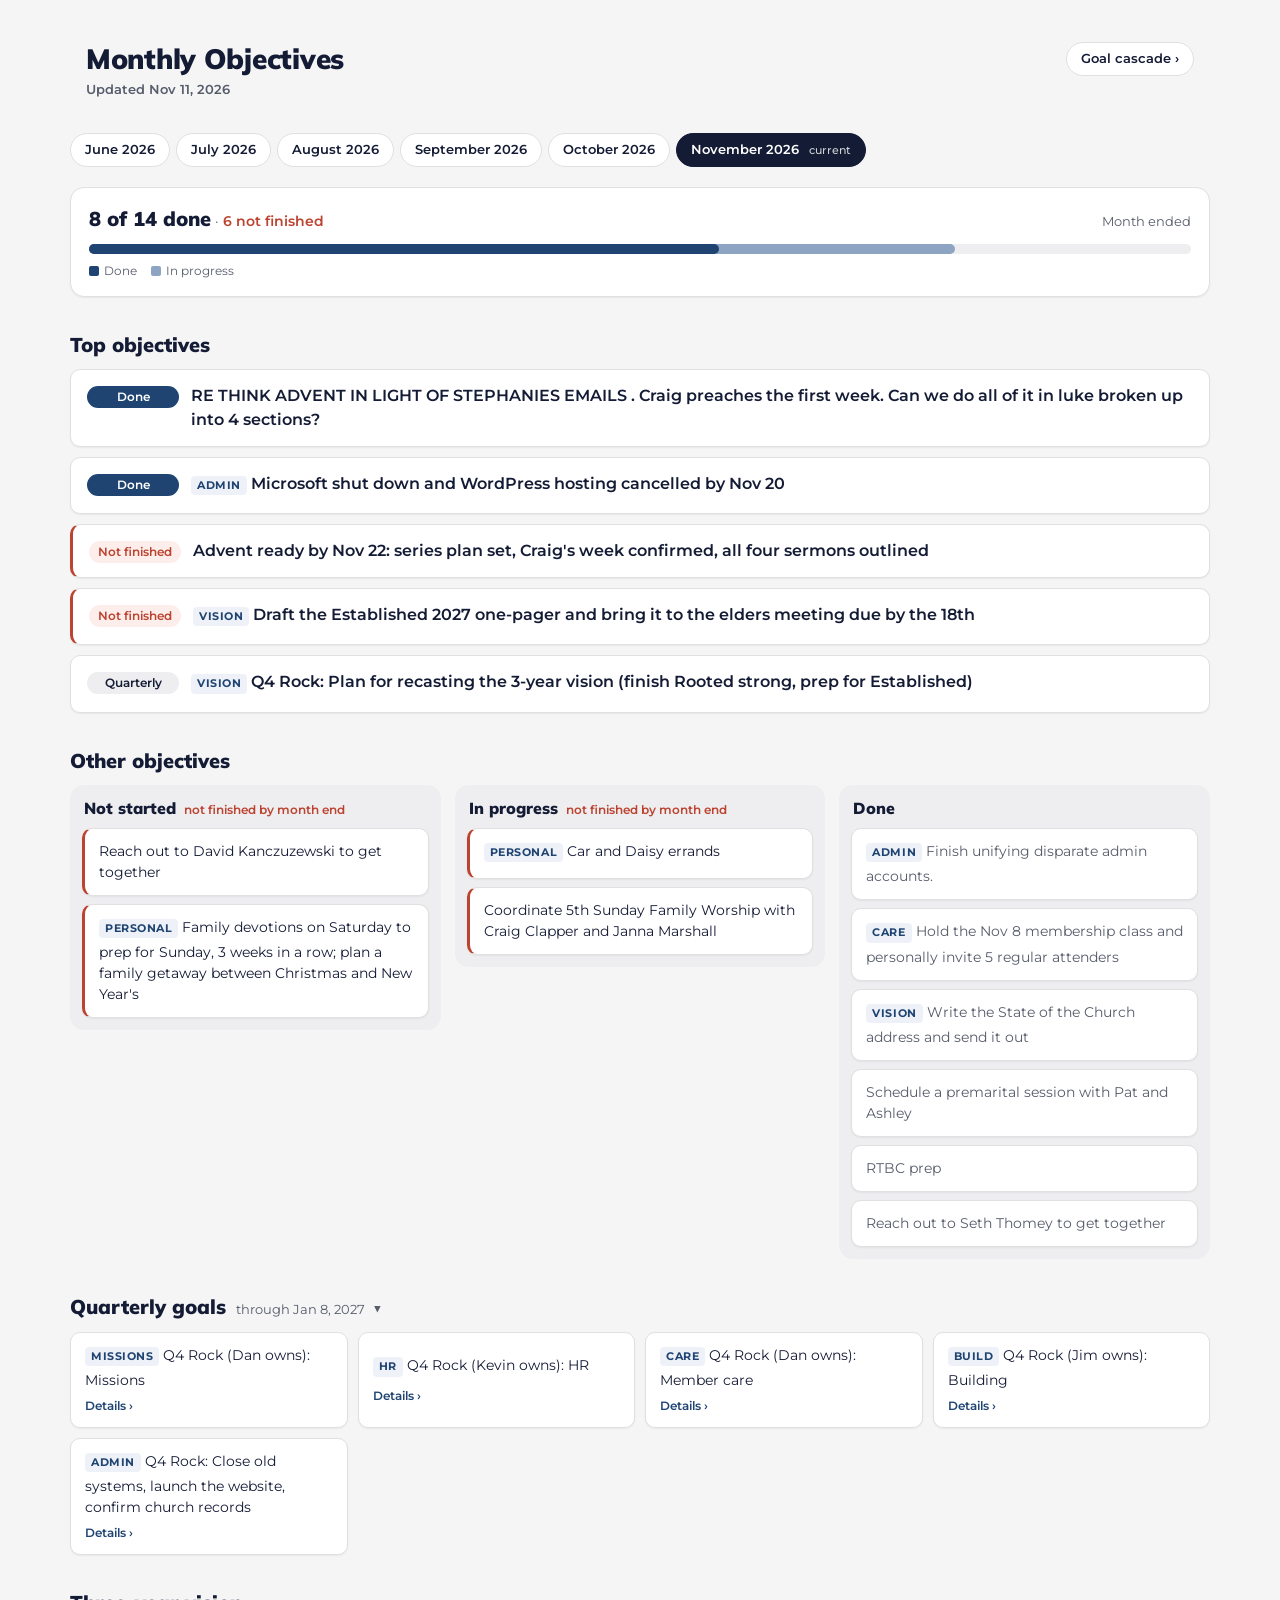
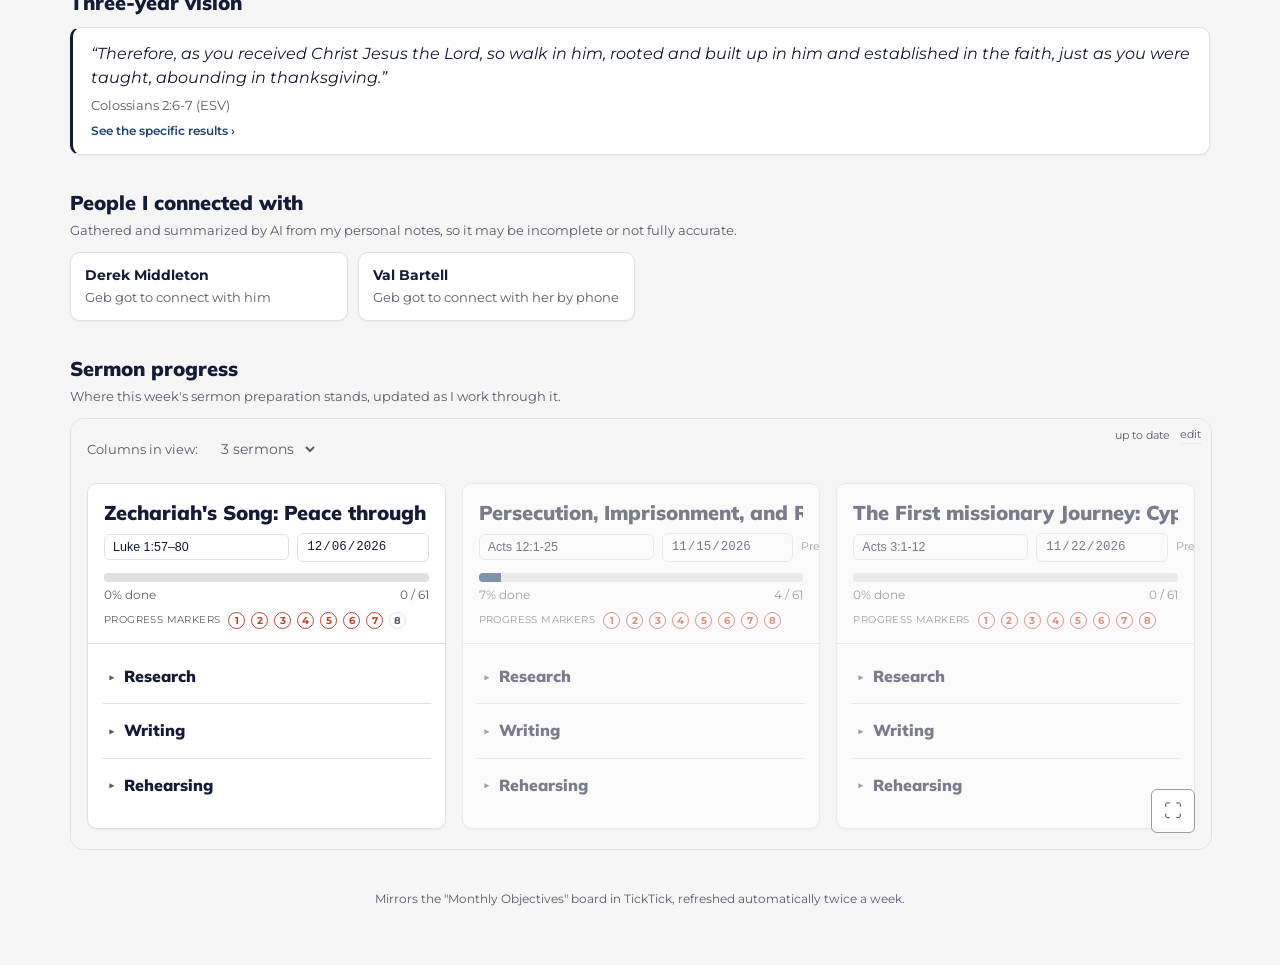
==== commit af2fd24f: "Refresh dashboard 2026-11-11 Co-Authored-By: Claude Opus 5.5 <noreply@anthropic.com> Claude-Session:" ====
--- a/index.html
+++ b/index.html
@@ -145,7 +145,7 @@
   </div>
 </div>
 
-<script id="data" type="application/json">{"title": "Monthly Objectives", "subtitle": "Trinity Bible Church", "lastUpdated": "2026-11-09", "ticktickProjectId": "6a2c3f2eebcf3900000001fe", "months": [{"key": "2026-06", "label": "June 2026", "items": [{"title": "Connect and Care For Unruhs", "status": "done", "top": false}, {"title": "Begin working on Colossians memorization.", "status": "inProgress", "top": false}, {"title": "Write your EFCA paper for licensing", "status": "done", "top": true}, {"title": "Draft a Discipleship model and present that to the elders", "status": "notStarted", "top": true}, {"title": "Thank volunteers three times from the stage.", "status": "notStarted", "top": false}, {"title": "Have a deep work about how to care for flock well on June 19th", "status": "notStarted", "top": false}, {"title": "Research sermon hosting options: Go, no go on SermonAudio.com", "status": "done", "top": false}, {"title": "Follow up with elders on how discipleship is going", "status": "notStarted", "top": false}, {"title": "Fix the www domain issue with our website", "status": "notStarted", "top": false}, {"title": "Draft a guest connection Sunday morning SOP for volunteers to folllow [Delegate to Unruhs?]", "status": "notStarted", "top": true}, {"title": "Go, no-go on scripture memory day", "status": "done", "top": false}, {"title": "Scripture memory is actively encouraged during announcements and in church life.", "status": "done", "top": false}, {"title": "New guest connection workers trained and ready to serve.", "status": "done", "top": false}, {"title": "Add Geb as the Ministry team leader over the website", "status": "done", "top": false}, {"title": "Set aside a week to do long-range planning for preaching through Acts.", "status": "done", "top": false}, {"title": "Get Dwight trained in church center scheduling so that he can manage the guest connection volunteer schedule.", "status": "done", "top": true}, {"title": "Hosting and Website credentials unified into a corporate account", "status": "inProgress", "top": false}, {"title": "Connect with Ben Chambers to get the next steps for Tech Team defined", "status": "done", "top": false}, {"title": "All personal accounts consolidated to corporate accounts (email, logins, website, YouTube, Google Drive, Microsoft, G Suite, tech team slide email)", "status": "inProgress", "top": false}, {"title": "Discipleship - Implement elders' monthly discipleship", "status": "quarterly", "top": false}, {"title": "Technology: go, no-go on Sermon Audio.", "status": "quarterly", "top": false}, {"title": "EFCA credentialing.", "status": "quarterly", "top": false}, {"title": "Guest connections rock.", "status": "quarterly", "top": false}, {"title": "Three-year theme rock", "status": "quarterly", "top": false}, {"title": "Talk With Paula Ralph to clear the way for Dwight to serve. Make sure she's ok.", "status": "inProgress", "top": false}, {"title": "(Done) Call Dan Foster", "status": "notStarted", "top": false}, {"title": "Call Dave Stowasser", "status": "notStarted", "top": false}, {"title": "I want to be transparent and help the elders understand what my life looks like by 1) Sharing monthly goals 2) Being more intentional in discussion", "status": "inProgress", "top": false}, {"title": "Have the proposed tech team changes implemented with Ben Chambers", "status": "inProgress", "top": false}, {"title": "Prepare an agenda for the deep work session to be ready help guide a discussion about guest connection.", "status": "done", "top": false}], "people": [{"name": "Dwight and Demi Unruh", "note": "serving on the guest connection team"}, {"name": "Nathan Delguanto", "note": "at GSM; talked about relationships"}, {"name": "Tipton family (Elizabeth)", "note": "visiting family with a young daughter"}, {"name": "Jason D.", "note": "neighbor; helped him after storm damage"}, {"name": "Becky Ridgewood", "note": "Edwardsburg neighbor; middle school teacher"}, {"name": "Pat and Ashley", "note": "premarital counseling"}, {"name": "Dan Foster", "note": "checked in and encouraged him"}, {"name": "Ben Peak", "note": "connected at Camp Raybird and men's group"}, {"name": "Holden, Josiah, and Jordan", "note": "young men met at Camp Raybird"}, {"name": "Mitch and Kate", "note": "camp director at Camp Raybird"}, {"name": "Garrett Lerner", "note": "Geb got to connect with him over breakfast"}, {"name": "Kevin Korhorn", "note": "joined a conversation with Garrett Lerner"}, {"name": "Josh and Reagan", "note": "young adults met at a young adults event"}, {"name": "Elena", "note": "young adult; training to be a financial advisor"}, {"name": "Tae Bae", "note": "checked in with him by phone"}, {"name": "Jim and Paula Ralph", "note": "reached out to them"}]}, {"key": "2026-07", "label": "July 2026", "items": [{"title": "Begin a routine for working on Colossians memorization.", "status": "done", "top": false}, {"title": "Draft a Discipleship model and present that to the elders", "status": "inProgress", "top": true}, {"title": "Thank volunteers three times from the stage.", "status": "done", "top": false}, {"title": "Have a deep-work session on caring well for the flock", "status": "inProgress", "top": false}, {"title": "Follow up with elders on how discipleship is going", "status": "notStarted", "top": false}, {"title": "Fix the www domain issue with our website", "status": "inProgress", "top": true}, {"title": "Draft a guest connection Sunday morning SOP for volunteers to folllow [Delegate to Unruhs?]", "status": "inProgress", "top": true}, {"title": "Hosting and Website credentials unified into a corporate account", "status": "inProgress", "top": false}, {"title": "All personal accounts consolidated to corporate accounts (email, logins, website, YouTube, Google Drive, Microsoft, G Suite, tech team slide email)", "status": "inProgress", "top": false}, {"title": "Talk With Paula Ralph to clear the way for Dwight to serve. Make sure she's feeling Ok with how how the unruhs are integrating", "status": "done", "top": false}, {"title": "I want to be transparent and help the elders understand what my life looks like by 1) Sharing monthly goals 2) Being more intentional in discussion", "status": "done", "top": false}, {"title": "Have the proposed tech team changes implemented with Ben Chambers", "status": "inProgress", "top": false}, {"title": "Schedule out my preaching calendar for the rest of the year", "status": "inProgress", "top": false}, {"title": "Care for my family well by preparing for the September baby: Finish as much planning and logistics ahead of time and plan out natural ways to slow down", "status": "done", "top": false}, {"title": "Set aside strategic time to prepare for the Quarterly Pulse: reflect on the quarter and review the VTO", "status": "inProgress", "top": false}, {"title": "Reach out to some individual young adults to invite them to the summer party (i.e. Delgauntos, Kalamazoo crew, Jeremy)", "status": "done", "top": false}, {"title": "Get together with Stephanie to move church things forward", "status": "done", "top": false}, {"title": "Get together with Lori to pre for RTBC", "status": "done", "top": false}, {"title": "Call Dan Foster again", "status": "done", "top": false}, {"title": "Have one of the other elders family over (the Korhorns or the Jones this month)", "status": "notStarted", "top": false}, {"title": "Begin tracking my hours again to be able to share with the elders", "status": "done", "top": false}, {"title": "Continue implementing the monthly objectives system", "status": "inProgress", "top": false}, {"title": "Plan out the teaching theme for the year for RTBC", "status": "done", "top": false}, {"title": "create a template within planning center to host a digital bulletin", "status": "done", "top": false}, {"title": "Switch to utilizing a digital bulletin weekly", "status": "done", "top": false}, {"title": "promote the digital bulletin and add links to the church app, QR codes etc", "status": "inProgress", "top": false}, {"title": "continue to encourage the rooted vision", "status": "done", "top": false}, {"title": "Get Binders ordered", "status": "done", "top": false}, {"title": "Figure out better sermonaudio hosting option since SA and YASH seem not to be options", "status": "done", "top": false}, {"title": "Share the Gospel consistenly with Garret by having breakfast together after Friday AMs", "status": "done", "top": false}, {"title": "Schedule a membership class.", "status": "done", "top": false}, {"title": "Prepare an intial draft of plans for the teaching topics of the year for rtbc", "status": "done", "top": false}, {"title": "Communicate Membership class date and promote", "status": "done", "top": false}, {"title": "(multiple see details)", "status": "done", "top": false}, {"title": "Migrate the church's website to churchco so that anyone can edit the website", "status": "inProgress", "top": false}, {"title": "updated visual looks of church center app", "status": "done", "top": false}, {"title": "take some young men out for lunch. Josh korhorn Peter s", "status": "notStarted", "top": false}, {"title": "Tech: Improve livestream", "status": "quarterly", "top": false}, {"title": "Tech: Continue to integrate Jay", "status": "quarterly", "top": false}, {"title": "Tech: Implement Sermon Audio", "status": "quarterly", "top": false}, {"title": "Tech: Post the livestream (or link) once a week to Facebook, X, and YouTube", "status": "quarterly", "top": false}, {"title": "Tech: Evaluate posting on Instagram", "status": "quarterly", "top": false}, {"title": "Admin: Church website migration approved and launched", "status": "quarterly", "top": false}, {"title": "Admin: Fix domain issue", "status": "quarterly", "top": false}, {"title": "Admin: Unify disparate personal accounts into a corporate account(s)", "status": "quarterly", "top": false}, {"title": "Admin: Fully migrate from and shut down (if appropriate) Microsoft", "status": "quarterly", "top": false}, {"title": "Discipleship: Improve small group participation to 50% of attendees (40 adults) — FBF, Friday Morning Men's, Women's Group, Agape Group", "status": "quarterly", "top": false}, {"title": "Discipleship: Schedule the fall Men's and Women's retreats", "status": "quarterly", "top": false}, {"title": "Discipleship: Equip the church to use the SPECKS Bible study method", "status": "quarterly", "top": false}, {"title": "Discipleship: Continue implementing the 3-year vision (Rooted, Established, Abounding)", "status": "quarterly", "top": false}, {"title": "Discipleship: Develop and test a strategy for shepherding the flock", "status": "quarterly", "top": false}, {"title": "Discipleship: Define the discipleship development track", "status": "quarterly", "top": false}, {"title": "Discipleship: Each elder actively meeting with a potential leader", "status": "quarterly", "top": false}], "people": [{"name": "Dane", "note": "new neighbor; deputy with Cass County"}, {"name": "Jana Marshall and Nicole Marshall", "note": "connected Sunday morning"}, {"name": "Stephanie Jones", "note": "ongoing admin partnership"}, {"name": "John McColley", "note": "connected by phone about Logan"}, {"name": "Doug Nienmeyer", "note": "visiting preacher; coordinating dates"}, {"name": "Lyn", "note": "talked with her after the sermon"}, {"name": "Luke", "note": "young adult; final year at Spring Arbor"}, {"name": "Dan Foster", "note": "checked in by phone; doing better"}, {"name": "Jay and Elizabeth", "note": "Jay is an RN; interested in the tech team"}, {"name": "David K", "note": "Parker's friend; ongoing gospel conversations"}, {"name": "Mike Alby", "note": "considering settling at Trinity"}, {"name": "Dylan McColley", "note": "update on Logan's training"}, {"name": "Laura Szl", "note": "planning young adults curriculum"}, {"name": "Chris and Justin", "note": "from Maurer Well Service; invited to church picnic"}, {"name": "Stephanie M., Casey, Amelia, and Marshall", "note": "had dessert together"}, {"name": "Matt Enis", "note": "reached out by phone"}, {"name": "Paula Ralph", "note": "reached out by phone"}]}, {"key": "2026-08", "label": "August 2026", "items": [{"title": "Begin a routine for working on Colossians memorization.", "status": "done", "top": false}, {"title": "Draft a Discipleship model and present that to the elders", "status": "inProgress", "top": false}, {"title": "Schedule a deep-work session on caring well for the flock", "status": "notStarted", "top": false}, {"title": "Check in with elders on how discipleship is going.", "status": "inProgress", "top": false}, {"title": "Fix the www domain issue with our website (progress made, called John Marshall, but this is still stuck)", "status": "inProgress", "top": false}, {"title": "Draft a guest connection Sunday morning SOP for volunteers to folllow", "status": "done", "top": false}, {"title": "All personal accounts consolidated to corporate accounts (Website Hosting, email, Migrate Google Business over to our admin account, website, YouTube, Google Drive, Microsoft, G Suite, tech team slide email)", "status": "inProgress", "top": false}, {"title": "Get together with Stephanie to move church things forward", "status": "done", "top": false}, {"title": "Continue implementing the monthly objectives system", "status": "done", "top": false}, {"title": "Connect with some of the young men.", "status": "done", "top": false}, {"title": "Tech: Improve livestream", "status": "inProgress", "top": false}, {"title": "Tech: Implement Sermon Audio", "status": "done", "top": true}, {"title": "Tech: $ Post the livestream (or link) once a week to Facebook, X, and YouTube", "status": "done", "top": false}, {"title": "Admin: Church website migration approved and launched", "status": "inProgress", "top": false, "qg": "QG1"}, {"title": "Admin: Unify disparate personal accounts into a corporate account(s)", "status": "inProgress", "top": false}, {"title": "Discipleship: Continue implementing the 3-year vision (Rooted, Established, Abounding)", "status": "done", "top": false}, {"title": "Focus on winning Souls - \"Do The Work of an Evangelist\"", "status": "done", "top": false}, {"title": "Create and Send out the State of the Church Address", "status": "done", "top": true}, {"title": "Sermon planning week - Wayne Geiger recommended I schedule a week, once a quarter to clear out my meetings and plan out my sermons.", "status": "done", "top": false, "qg": "QG5"}, {"title": "Family $ - Have a strong and healthy family through Ruthies birth and focus on ways to support them during the baby Transition $", "status": "done", "top": false}, {"title": "Discipleship Rock", "status": "quarterly", "top": false, "qg": "QG2", "details": "* Improve participation in small groups to 50% of attendees (40 adults) (FBF, Friday Morning Mens, Woman’s Group, Agape Group)\r\n* Schedule the fall Men’s and Women’s retreats\r\n* \r\n* We equip the church to use the SPECKS bible study method, and \r\n    * Create a bible print out that people can stick in their bibles (business card?, Binder insert) (SPECKS, \"What does it say, mean, do?)\r\n* 3 year vision continued to implemented (Rooted, Established, Abounding)\r\n* Develop and test implement  a strategy for shepherding the flock.  \r\n    * Hold a deep work on this \r\n* Define the discipleship development track\r\n* Each elder actively meeting with a potential leader"}, {"title": "Admin Rock", "status": "quarterly", "top": false, "qg": "QG1", "details": "* Church website migration approved and launched \r\n* Fix domain issue\r\n* Unify disparate personal accounts into a corporate account(s)\r\n* Fully migrate from and shutdown (if appropriate) microsoft"}, {"title": "Tech Rock", "status": "quarterly", "top": false, "qg": "QG3", "details": "* Improve livestream\r\n    * The tech team has enhanced the board settings to make it sound better\r\n    * We consitently have good sermon audio\r\n    * The livestream has improved to the point where people are commenting on how the livestream has improved\r\n* Continue to integrate Jay by having him acticaly participate in tech \r\n* The tech team implements using SermonAudio weekly\r\n* Post live steam/link once a week to Facebook, X,  and YouTube. (this will happen automatically through sermonaudio.com)\r\n* Evaluate posting on Instagram."}, {"title": "Focus on winning Souls by having more meals with people who are seeking \"Do The Work of an Evangelist\" (2 Tim. 4:5)", "status": "quarterly", "top": false, "qg": "QG4"}, {"title": "Mature my preaching by reading reflecting, and implementing what I'm learning: Read Motyers book, and another book", "status": "done", "top": true}, {"title": "Strengthen my daily and weekly routines this fall by doing my AM/PM/and office routine 5/7 days a week.", "status": "quarterly", "top": false, "qg": "QG6"}, {"title": "Mature my preaching by reading 4 books, and intentionally logging post-sermon comments in my sermon log", "status": "quarterly", "top": false, "qg": "QG5"}, {"title": "Connect with Laura Sz about young adults and pick a study for the fall", "status": "done", "top": false}, {"title": "Have a meal with Josh Galvin and confirm we're good to use Community for RTBC", "status": "done", "top": false}, {"title": "Help administratively prepare for Gunn Park outdoor service (connect with Stephanie M., Send out church text, print bulletins, prepare children's sermon, prep sermon)", "status": "done", "top": false}, {"title": "Guest Connection SOP - Get Feedback and begin implementing", "status": "inProgress", "top": false}, {"title": "changed billing credit card on file for microsoft and ChurchCenter", "status": "done", "top": false}, {"title": "Family - Complete some house projects before Baby is Due in September: Vent bathroom Fan to outside and replace fan + Rotate Tires", "status": "done", "top": false}, {"title": "Unexpected: Fix the Gap left by James Solarek for Released Time Bible Class. James Solarek was a key volunteer who just dropped out. I need reconfigure the teaching schedule, prepare a lesson for the first event, and reconfigure who is in charge of the games.", "status": "done", "top": false}, {"title": "started Facebook ads for grief share and Trinity", "status": "done", "top": false}], "people": [{"name": "Elaina", "note": "KFG intern"}, {"name": "Jay and Elizabeth", "note": "connected at church"}, {"name": "Meghan Hogarth", "note": "considering a camp internship; asked for a referral"}, {"name": "Lauren, Myra, and Yelka", "note": "had ice cream together with Ruthie"}, {"name": "Josh Galvin", "note": "Assistant Pastor at Community Church of Edwardsburg; planning RTBC"}, {"name": "Caleb and Anna", "note": "welcomed twins, Micah and Rowan"}, {"name": "Garrett Lerner", "note": "breakfast conversation; ongoing gospel conversations"}, {"name": "Ben Peak", "note": "breakfast connection"}, {"name": "David K", "note": "Geb got to connect with him again"}, {"name": "Ben Balos", "note": "looking for a new church home"}, {"name": "Lyn", "note": "connected at the outdoor service"}, {"name": "Stephanie Jones", "note": "quarterly check-in on church admin"}, {"name": "Pat and Ashley", "note": "continued premarital counseling"}, {"name": "Doug", "note": "phone call and connection"}, {"name": "Samuel Snodgrass", "note": "connected through RTBC"}, {"name": "Jacob", "note": "band teacher at Edwardsburg School; met at RTBC open house"}, {"name": "Drew Gardner", "note": "director of Bair Lake Bible Camp"}, {"name": "Gary", "note": "covering preaching for a nearby church"}], "quarterEndDate": "2026-10-17", "quarterStartDate": "2026-10-15"}, {"key": "2026-09", "label": "September 2026", "items": [{"title": "Admin: Unify disparate personal accounts into a corporate account(s)", "status": "inProgress", "top": false, "qg": "QG1"}, {"title": "Develop a SPECKS Bible Study printout with Dan that people can stick in their bibles.", "status": "done", "top": false, "qg": "QG2"}, {"title": "Prepare my lessons for release Time Bible Class by End of September", "status": "inProgress", "top": true}, {"title": "Fix the www domain issue", "status": "done", "top": true, "qg": "QG1"}, {"title": "Have the baby 🤪🐣", "status": "done", "top": false}, {"title": "Finish", "status": "inProgress", "top": false}, {"title": "Visit Betsy and Dean Rowell with Dan. Check in and tell her the treasurer asked us to let you know that giving via zelle is done", "status": "done", "top": false, "qg": "QG1"}, {"title": "[QCG1] transfer over old domains from John's personal account to a church account", "status": "done", "top": false}, {"title": "Add Sermon Outline to back of Church Bulletin Template", "status": "done", "top": false}, {"title": "RTBC Bus Registration - Schedule appointment to get Church bus registered", "status": "done", "top": false}, {"title": "Tech - Bulk Upload previous sermons that had not been added to Sermonaudio.com as a part of our migration to sermonaudio", "status": "done", "top": false, "qg": "QG3"}, {"title": "Fall Festival - Complete preparation logistics, and ensure the booth staffed, then setup/tore down", "status": "done", "top": false}, {"title": "After several months of communication, we tracked down the issue with our website domain (trinityedwardsburg.org). This and 3 other old domains) are now transferred over to a corporate godaddy.com account", "status": "done", "top": false, "qg": "QG1"}, {"title": "Improve my preaching by finishing Arnold Dallimore's biography of Spurgeon and \"On Writing Well\" by WIlliam Zinzer", "status": "done", "top": false, "qg": "QG5"}, {"title": "Ensure that the tech team continues to utilize sermonaudio.com so that the livestream gets posted automatically to Facebook, Sermon Audio, and youtube", "status": "done", "top": false, "qg": "QG3"}, {"title": "Annual Ministry Report: 1. Make Final tweaks to the form 2. Send it out to ministry leaders and elders with a due date for when you need it back by", "status": "done", "top": false}, {"title": "Implement Paula Ralph's changes to the guest connection SOP, and then email out the SOP to the guest connection team.", "status": "done", "top": false, "qg": "QG2"}, {"title": "Complete this month's sermon preparation a little earlier by following my weekly progress markers", "status": "inProgress", "top": true, "qg": "QG5"}, {"title": "Complete preparation logistics for released time Bible class", "status": "done", "top": false}, {"title": "Listen to a chapter from the Book of Colosian at least once a day, 4 out of seven days a week.", "status": "inProgress", "top": false, "qg": "QG6"}, {"title": "Check in with elders on how discipleship is going.", "status": "done", "top": false, "qg": "QG2"}, {"title": "Revisit my preaching schedule and determine how I will preach through the the rest of the book of Acts", "status": "inProgress", "top": false, "qg": "QG5"}, {"title": "Discipleship Rock", "status": "quarterly", "top": false, "qg": "QG2", "details": "* Improve participation in small groups to 50% of attendees (40 adults) (FBF, Friday Morning Mens, Woman’s Group, Agape Group)\r\n* Schedule the fall Men’s and Women’s retreats\r\n* We equip the church to use the SPECKS bible study method, and \r\n    * Create a bible print out that people can stick in their bibles (business card?, Binder insert) (SPECKS, \"What does it say, mean, do?)\r\n* 3 year vision continued to implemented (Rooted, Established, Abounding)\r\n* Develop and test implement  a strategy for shepherding the flock.  \r\n    * Hold a deep work on this \r\n* Define the discipleship development track\r\n* Each elder actively meeting with a potential leader"}, {"title": "Strengthen my daily and weekly routines this fall by doing my AM/PM/and office routine 5/7 days a week.", "status": "quarterly", "top": false, "qg": "QG6"}, {"title": "Mature my preaching by reading 4 books, and intentionally logging post-sermon comments in my sermon log", "status": "quarterly", "top": false, "qg": "QG5"}, {"title": "Focus on winning Souls by having more meals with people who are seeking \"Do The Work of an Evangelist\" (2 Tim. 4:5)", "status": "quarterly", "top": false, "qg": "QG4"}, {"title": "Tech Rock", "status": "quarterly", "top": false, "qg": "QG3", "details": "* Improve livestream\r\n    * The tech team has enhanced the board settings to make it sound better\r\n    * We consitently have good sermon audio\r\n    * The livestream has improved to the point where people are commenting on how the livestream has improved\r\n* Continue to integrate Jay by having him acticaly participate in tech \r\n* The tech team implements using SermonAudio weekly\r\n* Post live steam/link once a week to Facebook, X,  and YouTube. (this will happen automatically through sermonaudio.com)\r\n* Evaluate posting on Instagram."}, {"title": "Admin Rock", "status": "quarterly", "top": false, "qg": "QG1", "details": "* Church website migration approved and launched \r\n* Fix domain issue\r\n* Unify disparate personal accounts into a corporate account(s)\r\n* Fully migrate from and shutdown (if appropriate) microsoft"}], "people": [{"name": "Shelley and Mike Blue", "note": "neighbors; met them on a walk"}, {"name": "Ben Peak", "note": "continued to check in with him"}, {"name": "Barbara", "note": "Nathan Scroggins' wife; connected at the front desk"}, {"name": "Drew Gardner", "note": "lunch; discussed Bair Lake Camp's ministry plans"}, {"name": "Tae Bae", "note": "breakfast with Dan Jones"}, {"name": "Dan Jones", "note": "breakfast with Tae Bae"}, {"name": "Anna and Caleb", "note": "dropped off a meal to celebrate their new twins"}, {"name": "Dawn and Aaron (and daughter Willow)", "note": "visited church for the first time in years, via the RTBC open house"}, {"name": "The Hatfields (Del and spouse)", "note": "friends of the Korhorns; interested in Trinity"}, {"name": "Garrett Lerner", "note": "attended Friday morning group"}, {"name": "Dave Bartels", "note": "Geb got to connect with him"}, {"name": "David K", "note": "Parker's friend; another gospel conversation over lunch"}, {"name": "Nathan Delguanto", "note": "lunch at Chick-fil-A"}, {"name": "Jillian", "note": "connected through Released Time Bible class"}], "quarterEndDate": "2026-10-17", "quarterStartDate": "2026-10-15"}, {"key": "2026-10", "label": "October 2026", "items": [], "note": "No monthly objectives were set this month — we welcomed our new baby! 👶", "people": [{"name": "Jim Parrish", "note": "phone call about the building and Celebration Sunday"}, {"name": "Seth Hill", "note": "enjoyed the men's retreat; wants to join Friday mornings"}, {"name": "Dave Fishbaugh", "note": "agreed to help with a prayer chain"}, {"name": "Dwight and Demi Unruh", "note": "agreed to help with People Updates texting"}, {"name": "Jay and Elizabeth Tipton", "note": "Geb got to connect with them"}, {"name": "Brantley Settle", "note": "connected at RTBC"}, {"name": "Elaina", "note": "KFG intern; heard more of her family background"}, {"name": "AJ", "note": "neighbor in Edwardsburg; new baby Noel"}]}, {"key": "2026-11", "label": "November 2026", "items": [{"title": "[MISSIONS] Q4 Rock (Dan owns): Missions", "status": "quarterly", "top": false, "details": "* Owner: Dan. Due Jan 7, 2027. On my board so I can support it.\n* Supporting long-term missionaries\n* We have created our short-term missions process\n* Go/No Go on supporting the Guest's"}, {"title": "[HR] Q4 Rock (Kevin owns): HR", "status": "quarterly", "top": false, "details": "* Owner: Kevin. Due Jan 7, 2027. On my board so I can support it.\n* Dan/Geb visit Betsy\n* Geb's 2027 compensation approved and presented to him\n* Geb's quarterly (annual, as this is the 4th quarter) review completed\n* Communicate the DCI matrix, update accountability chart, and communicate role descriptions to the church"}, {"title": "[Nov] [VISION] Draft the Established 2027 one-pager and bring it to the elders meeting due by the 18th", "status": "notStarted", "top": true}, {"title": "[Nov] [ADMIN] Finish unifying disparate admin accounts.", "status": "notStarted", "top": false}, {"title": "[Nov] [Personal] Car and Daisy errands", "status": "notStarted", "top": false}, {"title": "[Nov] Coordinate 5th Sunday Family Worship with Craig Clapper and Janna Marshall", "status": "notStarted", "top": false}, {"title": "[Nov] Reach out to David Kanczuzewski to get together", "status": "notStarted", "top": false}, {"title": "[Nov] Reach out to Seth Thomey to get together", "status": "notStarted", "top": false}, {"title": "[Nov] RTBC prep", "status": "notStarted", "top": false}, {"title": "[Nov] Schedule a premarital session with Pat and Ashley", "status": "notStarted", "top": false}, {"title": "[Nov] [VISION] Write the State of the Church address and send it out", "status": "notStarted", "top": false}, {"title": "[Nov] [Personal] Family devotions on Saturday to prep for Sunday, 3 weeks in a row; plan a family getaway between Christmas and New Year's", "status": "notStarted", "top": false}, {"title": "[Nov] [CARE] Hold the Nov 8 membership class and personally invite 5 regular attenders", "status": "notStarted", "top": false}, {"title": "[Nov] Advent ready by Nov 22: series plan set, Craig's week confirmed, all four sermons outlined", "status": "notStarted", "top": true}, {"title": "[Nov] [ADMIN] Microsoft shut down and WordPress hosting cancelled by Nov 20", "status": "notStarted", "top": true}, {"title": "[CARE] Q4 Rock (Dan owns): Member care", "status": "quarterly", "top": false, "details": "* Owner: Dan. Due Jan 7, 2027. On my board so I can support it. Items from the Oct 16 planning meeting.\n* Earlier wording (kept for review): \"Finish our discipleship track / pathway\"; \"Decide who is responsible for whom\"\n* Go/No Go on Agape Groups in winter and spring\n* Developing leaders and Discipleship: finish our Discipleship track / pathway\n* Who is responsible for whom\n* Define the TBCoE way of member care"}, {"title": "[BUILD] Q4 Rock (Jim owns): Building", "status": "quarterly", "top": false, "details": "* Owner: Jim. Due Jan 7, 2027. On my board so I can support it.\n* Earlier checklist items (kept for review; they may overlap the new list):\n    * Agree on what our building cost is\n    * Begin the pledge campaign\n* Execute a recasting of the vision\n* Execute Pledge Campaign by when?\n* Pledge campaign: Go/No Go on if we hire a consultant\n* Pick a builder\n* Seek an interim building\n* Determine the scope of the building\n* Determine the scope of the cost (2 million?)"}, {"title": "[VISION] Q4 Rock: Plan for recasting the 3-year vision (finish Rooted strong, prep for Established)", "status": "quarterly", "top": true, "details": "* Owner: Geb. Due Jan 7, 2027.\n* One-pager idea: front has the theme and the five marks of Established (biblical truth, faithfulness to Christ, loving people, growing disciples, growing in fellowship). Back has what we ask people to buy into: 2027 memory verses (starting with Col 2:6-7), column 2 of the reading plan, member care, membership, moving from reading to studying the Bible.\n* Earlier checklist items (kept for review; they may overlap the new list):\n    * One-page Established 2027 plan approved by the elders\n    * Church hears a Rooted year-end review of what God did in 2026\n    * January launch planned: vision Sunday or sermon date, one-sheet printed, communication schedule\n    * Q4 State of the Church update sent out\n    * Our vision for Established sent out to the church (and played Sunday AM?)\n* Finishing out Rooted strong\n* Prepping for Established"}, {"title": "[ADMIN] Q4 Rock: Close old systems, launch the website, confirm church records", "status": "quarterly", "top": false, "details": "* Owner: Geb. Due Jan 7, 2027. Done when every item below is checked.\n* Earlier checklist items (kept for review; they may overlap the new list):\n    * Microsoft shut down: my mailbox and John's exported to Google Drive, subscription cancelled\n    * WordPress / WP Engine hosting cancelled, after the new site is live and old content is backed up\n    * New website live, elders signed off, every old domain points to it\n    * Church name, EIN and nonprofit status confirmed with Michigan and federal records (check with Drew or Corey)\n    * Clearstream cleanup in my email inbox\n* Finish closing out Microsoft\n* Finish closing out WordPress/website hosting\n* Button up the website and launch it\n* Confirm the entities are correct with the state and fed\n* Confirm that anyone who is spending money has a bill.com card and sales tax exempt letter"}], "people": [{"name": "Derek Middleton", "note": "Geb got to connect with him"}], "quarterEndDate": "2027-01-08"}], "activeMonth": "2026-11", "quarterEndDate": "2027-01-08", "vision": {"reference": "Colossians 2:6-7 (ESV)", "verse": "Therefore, as you received Christ Jesus the Lord, so walk in him, rooted and built up in him and established in the faith, just as you were taught, abounding in thanksgiving.", "results": ["Getting prepared to plant 2nd church - send 1 staff member", "3 Full Time Staff (Pastor, Worship, Youth/Small Group)", "Vibrant Youth Discipleship", "Sunday morning classes (3 Youth, 4 Adult)", "Membership Process Established (Done)", "Release Time Bible Class in 2 school systems", "Complete 1st Tent Meeting", "Missions near and far program", "Core team in place for teaching, worship, admin", "Annual Picnic & Baptism", "In new church facility (not KFG Edwardsburg)", "50% of members have been on an overseas missions trip", "50% of attendees are members", "Completed an Israel Trip", "V/TO complete and Operating system written, shared, and followed by all"]}, "cascade": {"tenYear": {"target": "Plant 5 churches with 1,500 disciples by December 31, 2033.", "due": "2033-12-31"}, "threeYearDue": "2028", "oneYear": {"draftNote": "Draft. The elders never fully settled these. We did not get the time to finish agreeing on them, clarifying them, and cutting them.", "goals": [{"title": "Church Multiplication Strategy", "items": ["Training young pastors and leaders of the church", "One pastoral assistant/intern", "Go/No Go on Bethel intern"]}, {"title": "Member Care Implementation", "items": ["How to encourage more regular attendees to become members"], "rocks": ["CARE"]}, {"title": "Establish Ministries", "items": ["Get the kids in the lower level of KFG", "Coordinate adult and children memory verses", {"text": "Volunteer multiplication strategy", "sub": ["Coleader with every leader", "Apprenticeship model for every volunteer"]}, "Administrative volunteer(s)", "Identify and empower worship leader(s)", {"text": "Develop and implement Church Center", "sub": ["All team chats are in Church Center", "Membership data complete and correct"]}]}, {"title": "Discipleship", "items": ["Sunday morning classes enhanced", "Youth discipleship enhanced", "Annual picnic and baptism held", {"text": "Established", "sub": ["Biblical truth", "Faithfulness to Christ", "Loving people", "Growing disciples", "Growing in fellowship"]}, {"text": "Moving from reading to studying the Bible", "sub": ["SPECKS"]}, "Evaluate small groups"], "rocks": ["VISION", "CARE"]}, {"title": "Building", "items": ["$1.25m of building funds collected by 12/31/2027", "$1.25m of building pledges (5 year?)", "Go/No Go on interim building", "Continue implementing Building Campaign (Q1)", {"text": "Present to the congregation", "sub": ["Building plans", "Building cost", "Building uses"]}, "24 hour prayer vigil before building campaign begins"], "rocks": ["BUILD"]}, {"title": "Finance", "items": ["Evaluate and confirm financial partners", "Church Center giving fully integrated", "Grant process applied and implemented"], "rocks": ["ADMIN"]}, {"title": "Missions", "items": ["Identify 2nd school system for RTBC", "Tent meeting planned and held", "Israel trip planned", {"text": "__ mission trips held", "sub": ["Camp Raybird", "DR", "Liberia"]}, "Get a second bus"], "note": "Auto-imported from our VTO. We never agreed on these.", "rocks": ["MISSIONS"]}]}, "rockOrder": ["HR", "VISION", "MISSIONS", "ADMIN", "CARE", "BUILD"]}}</script>
+<script id="data" type="application/json">{"title": "Monthly Objectives", "subtitle": "Trinity Bible Church", "lastUpdated": "2026-11-11", "ticktickProjectId": "6a2c3f2eebcf3900000001fe", "months": [{"key": "2026-06", "label": "June 2026", "items": [{"title": "Connect and Care For Unruhs", "status": "done", "top": false}, {"title": "Begin working on Colossians memorization.", "status": "inProgress", "top": false}, {"title": "Write your EFCA paper for licensing", "status": "done", "top": true}, {"title": "Draft a Discipleship model and present that to the elders", "status": "notStarted", "top": true}, {"title": "Thank volunteers three times from the stage.", "status": "notStarted", "top": false}, {"title": "Have a deep work about how to care for flock well on June 19th", "status": "notStarted", "top": false}, {"title": "Research sermon hosting options: Go, no go on SermonAudio.com", "status": "done", "top": false}, {"title": "Follow up with elders on how discipleship is going", "status": "notStarted", "top": false}, {"title": "Fix the www domain issue with our website", "status": "notStarted", "top": false}, {"title": "Draft a guest connection Sunday morning SOP for volunteers to folllow [Delegate to Unruhs?]", "status": "notStarted", "top": true}, {"title": "Go, no-go on scripture memory day", "status": "done", "top": false}, {"title": "Scripture memory is actively encouraged during announcements and in church life.", "status": "done", "top": false}, {"title": "New guest connection workers trained and ready to serve.", "status": "done", "top": false}, {"title": "Add Geb as the Ministry team leader over the website", "status": "done", "top": false}, {"title": "Set aside a week to do long-range planning for preaching through Acts.", "status": "done", "top": false}, {"title": "Get Dwight trained in church center scheduling so that he can manage the guest connection volunteer schedule.", "status": "done", "top": true}, {"title": "Hosting and Website credentials unified into a corporate account", "status": "inProgress", "top": false}, {"title": "Connect with Ben Chambers to get the next steps for Tech Team defined", "status": "done", "top": false}, {"title": "All personal accounts consolidated to corporate accounts (email, logins, website, YouTube, Google Drive, Microsoft, G Suite, tech team slide email)", "status": "inProgress", "top": false}, {"title": "Discipleship - Implement elders' monthly discipleship", "status": "quarterly", "top": false}, {"title": "Technology: go, no-go on Sermon Audio.", "status": "quarterly", "top": false}, {"title": "EFCA credentialing.", "status": "quarterly", "top": false}, {"title": "Guest connections rock.", "status": "quarterly", "top": false}, {"title": "Three-year theme rock", "status": "quarterly", "top": false}, {"title": "Talk With Paula Ralph to clear the way for Dwight to serve. Make sure she's ok.", "status": "inProgress", "top": false}, {"title": "(Done) Call Dan Foster", "status": "notStarted", "top": false}, {"title": "Call Dave Stowasser", "status": "notStarted", "top": false}, {"title": "I want to be transparent and help the elders understand what my life looks like by 1) Sharing monthly goals 2) Being more intentional in discussion", "status": "inProgress", "top": false}, {"title": "Have the proposed tech team changes implemented with Ben Chambers", "status": "inProgress", "top": false}, {"title": "Prepare an agenda for the deep work session to be ready help guide a discussion about guest connection.", "status": "done", "top": false}], "people": [{"name": "Dwight and Demi Unruh", "note": "serving on the guest connection team"}, {"name": "Nathan Delguanto", "note": "at GSM; talked about relationships"}, {"name": "Tipton family (Elizabeth)", "note": "visiting family with a young daughter"}, {"name": "Jason D.", "note": "neighbor; helped him after storm damage"}, {"name": "Becky Ridgewood", "note": "Edwardsburg neighbor; middle school teacher"}, {"name": "Pat and Ashley", "note": "premarital counseling"}, {"name": "Dan Foster", "note": "checked in and encouraged him"}, {"name": "Ben Peak", "note": "connected at Camp Raybird and men's group"}, {"name": "Holden, Josiah, and Jordan", "note": "young men met at Camp Raybird"}, {"name": "Mitch and Kate", "note": "camp director at Camp Raybird"}, {"name": "Garrett Lerner", "note": "Geb got to connect with him over breakfast"}, {"name": "Kevin Korhorn", "note": "joined a conversation with Garrett Lerner"}, {"name": "Josh and Reagan", "note": "young adults met at a young adults event"}, {"name": "Elena", "note": "young adult; training to be a financial advisor"}, {"name": "Tae Bae", "note": "checked in with him by phone"}, {"name": "Jim and Paula Ralph", "note": "reached out to them"}]}, {"key": "2026-07", "label": "July 2026", "items": [{"title": "Begin a routine for working on Colossians memorization.", "status": "done", "top": false}, {"title": "Draft a Discipleship model and present that to the elders", "status": "inProgress", "top": true}, {"title": "Thank volunteers three times from the stage.", "status": "done", "top": false}, {"title": "Have a deep-work session on caring well for the flock", "status": "inProgress", "top": false}, {"title": "Follow up with elders on how discipleship is going", "status": "notStarted", "top": false}, {"title": "Fix the www domain issue with our website", "status": "inProgress", "top": true}, {"title": "Draft a guest connection Sunday morning SOP for volunteers to folllow [Delegate to Unruhs?]", "status": "inProgress", "top": true}, {"title": "Hosting and Website credentials unified into a corporate account", "status": "inProgress", "top": false}, {"title": "All personal accounts consolidated to corporate accounts (email, logins, website, YouTube, Google Drive, Microsoft, G Suite, tech team slide email)", "status": "inProgress", "top": false}, {"title": "Talk With Paula Ralph to clear the way for Dwight to serve. Make sure she's feeling Ok with how how the unruhs are integrating", "status": "done", "top": false}, {"title": "I want to be transparent and help the elders understand what my life looks like by 1) Sharing monthly goals 2) Being more intentional in discussion", "status": "done", "top": false}, {"title": "Have the proposed tech team changes implemented with Ben Chambers", "status": "inProgress", "top": false}, {"title": "Schedule out my preaching calendar for the rest of the year", "status": "inProgress", "top": false}, {"title": "Care for my family well by preparing for the September baby: Finish as much planning and logistics ahead of time and plan out natural ways to slow down", "status": "done", "top": false}, {"title": "Set aside strategic time to prepare for the Quarterly Pulse: reflect on the quarter and review the VTO", "status": "inProgress", "top": false}, {"title": "Reach out to some individual young adults to invite them to the summer party (i.e. Delgauntos, Kalamazoo crew, Jeremy)", "status": "done", "top": false}, {"title": "Get together with Stephanie to move church things forward", "status": "done", "top": false}, {"title": "Get together with Lori to pre for RTBC", "status": "done", "top": false}, {"title": "Call Dan Foster again", "status": "done", "top": false}, {"title": "Have one of the other elders family over (the Korhorns or the Jones this month)", "status": "notStarted", "top": false}, {"title": "Begin tracking my hours again to be able to share with the elders", "status": "done", "top": false}, {"title": "Continue implementing the monthly objectives system", "status": "inProgress", "top": false}, {"title": "Plan out the teaching theme for the year for RTBC", "status": "done", "top": false}, {"title": "create a template within planning center to host a digital bulletin", "status": "done", "top": false}, {"title": "Switch to utilizing a digital bulletin weekly", "status": "done", "top": false}, {"title": "promote the digital bulletin and add links to the church app, QR codes etc", "status": "inProgress", "top": false}, {"title": "continue to encourage the rooted vision", "status": "done", "top": false}, {"title": "Get Binders ordered", "status": "done", "top": false}, {"title": "Figure out better sermonaudio hosting option since SA and YASH seem not to be options", "status": "done", "top": false}, {"title": "Share the Gospel consistenly with Garret by having breakfast together after Friday AMs", "status": "done", "top": false}, {"title": "Schedule a membership class.", "status": "done", "top": false}, {"title": "Prepare an intial draft of plans for the teaching topics of the year for rtbc", "status": "done", "top": false}, {"title": "Communicate Membership class date and promote", "status": "done", "top": false}, {"title": "(multiple see details)", "status": "done", "top": false}, {"title": "Migrate the church's website to churchco so that anyone can edit the website", "status": "inProgress", "top": false}, {"title": "updated visual looks of church center app", "status": "done", "top": false}, {"title": "take some young men out for lunch. Josh korhorn Peter s", "status": "notStarted", "top": false}, {"title": "Tech: Improve livestream", "status": "quarterly", "top": false}, {"title": "Tech: Continue to integrate Jay", "status": "quarterly", "top": false}, {"title": "Tech: Implement Sermon Audio", "status": "quarterly", "top": false}, {"title": "Tech: Post the livestream (or link) once a week to Facebook, X, and YouTube", "status": "quarterly", "top": false}, {"title": "Tech: Evaluate posting on Instagram", "status": "quarterly", "top": false}, {"title": "Admin: Church website migration approved and launched", "status": "quarterly", "top": false}, {"title": "Admin: Fix domain issue", "status": "quarterly", "top": false}, {"title": "Admin: Unify disparate personal accounts into a corporate account(s)", "status": "quarterly", "top": false}, {"title": "Admin: Fully migrate from and shut down (if appropriate) Microsoft", "status": "quarterly", "top": false}, {"title": "Discipleship: Improve small group participation to 50% of attendees (40 adults) — FBF, Friday Morning Men's, Women's Group, Agape Group", "status": "quarterly", "top": false}, {"title": "Discipleship: Schedule the fall Men's and Women's retreats", "status": "quarterly", "top": false}, {"title": "Discipleship: Equip the church to use the SPECKS Bible study method", "status": "quarterly", "top": false}, {"title": "Discipleship: Continue implementing the 3-year vision (Rooted, Established, Abounding)", "status": "quarterly", "top": false}, {"title": "Discipleship: Develop and test a strategy for shepherding the flock", "status": "quarterly", "top": false}, {"title": "Discipleship: Define the discipleship development track", "status": "quarterly", "top": false}, {"title": "Discipleship: Each elder actively meeting with a potential leader", "status": "quarterly", "top": false}], "people": [{"name": "Dane", "note": "new neighbor; deputy with Cass County"}, {"name": "Jana Marshall and Nicole Marshall", "note": "connected Sunday morning"}, {"name": "Stephanie Jones", "note": "ongoing admin partnership"}, {"name": "John McColley", "note": "connected by phone about Logan"}, {"name": "Doug Nienmeyer", "note": "visiting preacher; coordinating dates"}, {"name": "Lyn", "note": "talked with her after the sermon"}, {"name": "Luke", "note": "young adult; final year at Spring Arbor"}, {"name": "Dan Foster", "note": "checked in by phone; doing better"}, {"name": "Jay and Elizabeth", "note": "Jay is an RN; interested in the tech team"}, {"name": "David K", "note": "Parker's friend; ongoing gospel conversations"}, {"name": "Mike Alby", "note": "considering settling at Trinity"}, {"name": "Dylan McColley", "note": "update on Logan's training"}, {"name": "Laura Szl", "note": "planning young adults curriculum"}, {"name": "Chris and Justin", "note": "from Maurer Well Service; invited to church picnic"}, {"name": "Stephanie M., Casey, Amelia, and Marshall", "note": "had dessert together"}, {"name": "Matt Enis", "note": "reached out by phone"}, {"name": "Paula Ralph", "note": "reached out by phone"}]}, {"key": "2026-08", "label": "August 2026", "items": [{"title": "Begin a routine for working on Colossians memorization.", "status": "done", "top": false}, {"title": "Draft a Discipleship model and present that to the elders", "status": "inProgress", "top": false}, {"title": "Schedule a deep-work session on caring well for the flock", "status": "notStarted", "top": false}, {"title": "Check in with elders on how discipleship is going.", "status": "inProgress", "top": false}, {"title": "Fix the www domain issue with our website (progress made, called John Marshall, but this is still stuck)", "status": "inProgress", "top": false}, {"title": "Draft a guest connection Sunday morning SOP for volunteers to folllow", "status": "done", "top": false}, {"title": "All personal accounts consolidated to corporate accounts (Website Hosting, email, Migrate Google Business over to our admin account, website, YouTube, Google Drive, Microsoft, G Suite, tech team slide email)", "status": "inProgress", "top": false}, {"title": "Get together with Stephanie to move church things forward", "status": "done", "top": false}, {"title": "Continue implementing the monthly objectives system", "status": "done", "top": false}, {"title": "Connect with some of the young men.", "status": "done", "top": false}, {"title": "Tech: Improve livestream", "status": "inProgress", "top": false}, {"title": "Tech: Implement Sermon Audio", "status": "done", "top": true}, {"title": "Tech: $ Post the livestream (or link) once a week to Facebook, X, and YouTube", "status": "done", "top": false}, {"title": "Admin: Church website migration approved and launched", "status": "inProgress", "top": false, "qg": "QG1"}, {"title": "Admin: Unify disparate personal accounts into a corporate account(s)", "status": "inProgress", "top": false}, {"title": "Discipleship: Continue implementing the 3-year vision (Rooted, Established, Abounding)", "status": "done", "top": false}, {"title": "Focus on winning Souls - \"Do The Work of an Evangelist\"", "status": "done", "top": false}, {"title": "Create and Send out the State of the Church Address", "status": "done", "top": true}, {"title": "Sermon planning week - Wayne Geiger recommended I schedule a week, once a quarter to clear out my meetings and plan out my sermons.", "status": "done", "top": false, "qg": "QG5"}, {"title": "Family $ - Have a strong and healthy family through Ruthies birth and focus on ways to support them during the baby Transition $", "status": "done", "top": false}, {"title": "Discipleship Rock", "status": "quarterly", "top": false, "qg": "QG2", "details": "* Improve participation in small groups to 50% of attendees (40 adults) (FBF, Friday Morning Mens, Woman’s Group, Agape Group)\r\n* Schedule the fall Men’s and Women’s retreats\r\n* \r\n* We equip the church to use the SPECKS bible study method, and \r\n    * Create a bible print out that people can stick in their bibles (business card?, Binder insert) (SPECKS, \"What does it say, mean, do?)\r\n* 3 year vision continued to implemented (Rooted, Established, Abounding)\r\n* Develop and test implement  a strategy for shepherding the flock.  \r\n    * Hold a deep work on this \r\n* Define the discipleship development track\r\n* Each elder actively meeting with a potential leader"}, {"title": "Admin Rock", "status": "quarterly", "top": false, "qg": "QG1", "details": "* Church website migration approved and launched \r\n* Fix domain issue\r\n* Unify disparate personal accounts into a corporate account(s)\r\n* Fully migrate from and shutdown (if appropriate) microsoft"}, {"title": "Tech Rock", "status": "quarterly", "top": false, "qg": "QG3", "details": "* Improve livestream\r\n    * The tech team has enhanced the board settings to make it sound better\r\n    * We consitently have good sermon audio\r\n    * The livestream has improved to the point where people are commenting on how the livestream has improved\r\n* Continue to integrate Jay by having him acticaly participate in tech \r\n* The tech team implements using SermonAudio weekly\r\n* Post live steam/link once a week to Facebook, X,  and YouTube. (this will happen automatically through sermonaudio.com)\r\n* Evaluate posting on Instagram."}, {"title": "Focus on winning Souls by having more meals with people who are seeking \"Do The Work of an Evangelist\" (2 Tim. 4:5)", "status": "quarterly", "top": false, "qg": "QG4"}, {"title": "Mature my preaching by reading reflecting, and implementing what I'm learning: Read Motyers book, and another book", "status": "done", "top": true}, {"title": "Strengthen my daily and weekly routines this fall by doing my AM/PM/and office routine 5/7 days a week.", "status": "quarterly", "top": false, "qg": "QG6"}, {"title": "Mature my preaching by reading 4 books, and intentionally logging post-sermon comments in my sermon log", "status": "quarterly", "top": false, "qg": "QG5"}, {"title": "Connect with Laura Sz about young adults and pick a study for the fall", "status": "done", "top": false}, {"title": "Have a meal with Josh Galvin and confirm we're good to use Community for RTBC", "status": "done", "top": false}, {"title": "Help administratively prepare for Gunn Park outdoor service (connect with Stephanie M., Send out church text, print bulletins, prepare children's sermon, prep sermon)", "status": "done", "top": false}, {"title": "Guest Connection SOP - Get Feedback and begin implementing", "status": "inProgress", "top": false}, {"title": "changed billing credit card on file for microsoft and ChurchCenter", "status": "done", "top": false}, {"title": "Family - Complete some house projects before Baby is Due in September: Vent bathroom Fan to outside and replace fan + Rotate Tires", "status": "done", "top": false}, {"title": "Unexpected: Fix the Gap left by James Solarek for Released Time Bible Class. James Solarek was a key volunteer who just dropped out. I need reconfigure the teaching schedule, prepare a lesson for the first event, and reconfigure who is in charge of the games.", "status": "done", "top": false}, {"title": "started Facebook ads for grief share and Trinity", "status": "done", "top": false}], "people": [{"name": "Elaina", "note": "KFG intern"}, {"name": "Jay and Elizabeth", "note": "connected at church"}, {"name": "Meghan Hogarth", "note": "considering a camp internship; asked for a referral"}, {"name": "Lauren, Myra, and Yelka", "note": "had ice cream together with Ruthie"}, {"name": "Josh Galvin", "note": "Assistant Pastor at Community Church of Edwardsburg; planning RTBC"}, {"name": "Caleb and Anna", "note": "welcomed twins, Micah and Rowan"}, {"name": "Garrett Lerner", "note": "breakfast conversation; ongoing gospel conversations"}, {"name": "Ben Peak", "note": "breakfast connection"}, {"name": "David K", "note": "Geb got to connect with him again"}, {"name": "Ben Balos", "note": "looking for a new church home"}, {"name": "Lyn", "note": "connected at the outdoor service"}, {"name": "Stephanie Jones", "note": "quarterly check-in on church admin"}, {"name": "Pat and Ashley", "note": "continued premarital counseling"}, {"name": "Doug", "note": "phone call and connection"}, {"name": "Samuel Snodgrass", "note": "connected through RTBC"}, {"name": "Jacob", "note": "band teacher at Edwardsburg School; met at RTBC open house"}, {"name": "Drew Gardner", "note": "director of Bair Lake Bible Camp"}, {"name": "Gary", "note": "covering preaching for a nearby church"}], "quarterEndDate": "2026-10-17", "quarterStartDate": "2026-10-15"}, {"key": "2026-09", "label": "September 2026", "items": [{"title": "Admin: Unify disparate personal accounts into a corporate account(s)", "status": "inProgress", "top": false, "qg": "QG1"}, {"title": "Develop a SPECKS Bible Study printout with Dan that people can stick in their bibles.", "status": "done", "top": false, "qg": "QG2"}, {"title": "Prepare my lessons for release Time Bible Class by End of September", "status": "inProgress", "top": true}, {"title": "Fix the www domain issue", "status": "done", "top": true, "qg": "QG1"}, {"title": "Have the baby 🤪🐣", "status": "done", "top": false}, {"title": "Finish", "status": "inProgress", "top": false}, {"title": "Visit Betsy and Dean Rowell with Dan. Check in and tell her the treasurer asked us to let you know that giving via zelle is done", "status": "done", "top": false, "qg": "QG1"}, {"title": "[QCG1] transfer over old domains from John's personal account to a church account", "status": "done", "top": false}, {"title": "Add Sermon Outline to back of Church Bulletin Template", "status": "done", "top": false}, {"title": "RTBC Bus Registration - Schedule appointment to get Church bus registered", "status": "done", "top": false}, {"title": "Tech - Bulk Upload previous sermons that had not been added to Sermonaudio.com as a part of our migration to sermonaudio", "status": "done", "top": false, "qg": "QG3"}, {"title": "Fall Festival - Complete preparation logistics, and ensure the booth staffed, then setup/tore down", "status": "done", "top": false}, {"title": "After several months of communication, we tracked down the issue with our website domain (trinityedwardsburg.org). This and 3 other old domains) are now transferred over to a corporate godaddy.com account", "status": "done", "top": false, "qg": "QG1"}, {"title": "Improve my preaching by finishing Arnold Dallimore's biography of Spurgeon and \"On Writing Well\" by WIlliam Zinzer", "status": "done", "top": false, "qg": "QG5"}, {"title": "Ensure that the tech team continues to utilize sermonaudio.com so that the livestream gets posted automatically to Facebook, Sermon Audio, and youtube", "status": "done", "top": false, "qg": "QG3"}, {"title": "Annual Ministry Report: 1. Make Final tweaks to the form 2. Send it out to ministry leaders and elders with a due date for when you need it back by", "status": "done", "top": false}, {"title": "Implement Paula Ralph's changes to the guest connection SOP, and then email out the SOP to the guest connection team.", "status": "done", "top": false, "qg": "QG2"}, {"title": "Complete this month's sermon preparation a little earlier by following my weekly progress markers", "status": "inProgress", "top": true, "qg": "QG5"}, {"title": "Complete preparation logistics for released time Bible class", "status": "done", "top": false}, {"title": "Listen to a chapter from the Book of Colosian at least once a day, 4 out of seven days a week.", "status": "inProgress", "top": false, "qg": "QG6"}, {"title": "Check in with elders on how discipleship is going.", "status": "done", "top": false, "qg": "QG2"}, {"title": "Revisit my preaching schedule and determine how I will preach through the the rest of the book of Acts", "status": "inProgress", "top": false, "qg": "QG5"}, {"title": "Discipleship Rock", "status": "quarterly", "top": false, "qg": "QG2", "details": "* Improve participation in small groups to 50% of attendees (40 adults) (FBF, Friday Morning Mens, Woman’s Group, Agape Group)\r\n* Schedule the fall Men’s and Women’s retreats\r\n* We equip the church to use the SPECKS bible study method, and \r\n    * Create a bible print out that people can stick in their bibles (business card?, Binder insert) (SPECKS, \"What does it say, mean, do?)\r\n* 3 year vision continued to implemented (Rooted, Established, Abounding)\r\n* Develop and test implement  a strategy for shepherding the flock.  \r\n    * Hold a deep work on this \r\n* Define the discipleship development track\r\n* Each elder actively meeting with a potential leader"}, {"title": "Strengthen my daily and weekly routines this fall by doing my AM/PM/and office routine 5/7 days a week.", "status": "quarterly", "top": false, "qg": "QG6"}, {"title": "Mature my preaching by reading 4 books, and intentionally logging post-sermon comments in my sermon log", "status": "quarterly", "top": false, "qg": "QG5"}, {"title": "Focus on winning Souls by having more meals with people who are seeking \"Do The Work of an Evangelist\" (2 Tim. 4:5)", "status": "quarterly", "top": false, "qg": "QG4"}, {"title": "Tech Rock", "status": "quarterly", "top": false, "qg": "QG3", "details": "* Improve livestream\r\n    * The tech team has enhanced the board settings to make it sound better\r\n    * We consitently have good sermon audio\r\n    * The livestream has improved to the point where people are commenting on how the livestream has improved\r\n* Continue to integrate Jay by having him acticaly participate in tech \r\n* The tech team implements using SermonAudio weekly\r\n* Post live steam/link once a week to Facebook, X,  and YouTube. (this will happen automatically through sermonaudio.com)\r\n* Evaluate posting on Instagram."}, {"title": "Admin Rock", "status": "quarterly", "top": false, "qg": "QG1", "details": "* Church website migration approved and launched \r\n* Fix domain issue\r\n* Unify disparate personal accounts into a corporate account(s)\r\n* Fully migrate from and shutdown (if appropriate) microsoft"}], "people": [{"name": "Shelley and Mike Blue", "note": "neighbors; met them on a walk"}, {"name": "Ben Peak", "note": "continued to check in with him"}, {"name": "Barbara", "note": "Nathan Scroggins' wife; connected at the front desk"}, {"name": "Drew Gardner", "note": "lunch; discussed Bair Lake Camp's ministry plans"}, {"name": "Tae Bae", "note": "breakfast with Dan Jones"}, {"name": "Dan Jones", "note": "breakfast with Tae Bae"}, {"name": "Anna and Caleb", "note": "dropped off a meal to celebrate their new twins"}, {"name": "Dawn and Aaron (and daughter Willow)", "note": "visited church for the first time in years, via the RTBC open house"}, {"name": "The Hatfields (Del and spouse)", "note": "friends of the Korhorns; interested in Trinity"}, {"name": "Garrett Lerner", "note": "attended Friday morning group"}, {"name": "Dave Bartels", "note": "Geb got to connect with him"}, {"name": "David K", "note": "Parker's friend; another gospel conversation over lunch"}, {"name": "Nathan Delguanto", "note": "lunch at Chick-fil-A"}, {"name": "Jillian", "note": "connected through Released Time Bible class"}], "quarterEndDate": "2026-10-17", "quarterStartDate": "2026-10-15"}, {"key": "2026-10", "label": "October 2026", "items": [], "note": "No monthly objectives were set this month — we welcomed our new baby! 👶", "people": [{"name": "Jim Parrish", "note": "phone call about the building and Celebration Sunday"}, {"name": "Seth Hill", "note": "enjoyed the men's retreat; wants to join Friday mornings"}, {"name": "Dave Fishbaugh", "note": "agreed to help with a prayer chain"}, {"name": "Dwight and Demi Unruh", "note": "agreed to help with People Updates texting"}, {"name": "Jay and Elizabeth Tipton", "note": "Geb got to connect with them"}, {"name": "Brantley Settle", "note": "connected at RTBC"}, {"name": "Elaina", "note": "KFG intern; heard more of her family background"}, {"name": "AJ", "note": "neighbor in Edwardsburg; new baby Noel"}]}, {"key": "2026-11", "label": "November 2026", "items": [{"title": "[Nov] [ADMIN] Finish unifying disparate admin accounts.", "status": "done", "top": false}, {"title": "RE THINK ADVENT IN LIGHT OF STEPHANIES EMAILS . Craig preaches the first week. Can we do all of it in luke broken up into 4 sections?", "status": "done", "top": true}, {"title": "[Nov] [CARE] Hold the Nov 8 membership class and personally invite 5 regular attenders", "status": "done", "top": false}, {"title": "[Nov] [ADMIN] Microsoft shut down and WordPress hosting cancelled by Nov 20", "status": "done", "top": true}, {"title": "[Nov] Advent ready by Nov 22: series plan set, Craig's week confirmed, all four sermons outlined", "status": "inProgress", "top": true}, {"title": "[Nov] [Personal] Car and Daisy errands", "status": "inProgress", "top": false}, {"title": "[Nov] [VISION] Write the State of the Church address and send it out", "status": "done", "top": false}, {"title": "[Nov] Schedule a premarital session with Pat and Ashley", "status": "done", "top": false}, {"title": "[Nov] RTBC prep", "status": "done", "top": false}, {"title": "[Nov] Reach out to Seth Thomey to get together", "status": "done", "top": false}, {"title": "[Nov] Coordinate 5th Sunday Family Worship with Craig Clapper and Janna Marshall", "status": "inProgress", "top": false}, {"title": "[MISSIONS] Q4 Rock (Dan owns): Missions", "status": "quarterly", "top": false, "details": "* Owner: Dan. Due Jan 7, 2027. On my board so I can support it.\n* Supporting long-term missionaries\n* We have created our short-term missions process\n* Go/No Go on supporting the Guest's"}, {"title": "[HR] Q4 Rock (Kevin owns): HR", "status": "quarterly", "top": false, "details": "* Owner: Kevin. Due Jan 7, 2027. On my board so I can support it.\n* Dan/Geb visit Betsy\n* Geb's 2027 compensation approved and presented to him\n* Geb's quarterly (annual, as this is the 4th quarter) review completed\n* Communicate the DCI matrix, update accountability chart, and communicate role descriptions to the church"}, {"title": "[Nov] [VISION] Draft the Established 2027 one-pager and bring it to the elders meeting due by the 18th", "status": "notStarted", "top": true}, {"title": "[Nov] Reach out to David Kanczuzewski to get together", "status": "notStarted", "top": false}, {"title": "[Nov] [Personal] Family devotions on Saturday to prep for Sunday, 3 weeks in a row; plan a family getaway between Christmas and New Year's", "status": "notStarted", "top": false}, {"title": "[CARE] Q4 Rock (Dan owns): Member care", "status": "quarterly", "top": false, "details": "* Owner: Dan. Due Jan 7, 2027. On my board so I can support it. Items from the Oct 16 planning meeting.\n* Earlier wording (kept for review): \"Finish our discipleship track / pathway\"; \"Decide who is responsible for whom\"\n* Go/No Go on Agape Groups in winter and spring\n* Developing leaders and Discipleship: finish our Discipleship track / pathway\n* Who is responsible for whom\n* Define the TBCoE way of member care"}, {"title": "[BUILD] Q4 Rock (Jim owns): Building", "status": "quarterly", "top": false, "details": "* Owner: Jim. Due Jan 7, 2027. On my board so I can support it.\n* Earlier checklist items (kept for review; they may overlap the new list):\n    * Agree on what our building cost is\n    * Begin the pledge campaign\n* Execute a recasting of the vision\n* Execute Pledge Campaign by when?\n* Pledge campaign: Go/No Go on if we hire a consultant\n* Pick a builder\n* Seek an interim building\n* Determine the scope of the building\n* Determine the scope of the cost (2 million?)"}, {"title": "[VISION] Q4 Rock: Plan for recasting the 3-year vision (finish Rooted strong, prep for Established)", "status": "quarterly", "top": true, "details": "* Owner: Geb. Due Jan 7, 2027.\n* One-pager idea: front has the theme and the five marks of Established (biblical truth, faithfulness to Christ, loving people, growing disciples, growing in fellowship). Back has what we ask people to buy into: 2027 memory verses (starting with Col 2:6-7), column 2 of the reading plan, member care, membership, moving from reading to studying the Bible.\n* Earlier checklist items (kept for review; they may overlap the new list):\n    * One-page Established 2027 plan approved by the elders\n    * Church hears a Rooted year-end review of what God did in 2026\n    * January launch planned: vision Sunday or sermon date, one-sheet printed, communication schedule\n    * Q4 State of the Church update sent out\n    * Our vision for Established sent out to the church (and played Sunday AM?)\n* Finishing out Rooted strong\n* Prepping for Established"}, {"title": "[ADMIN] Q4 Rock: Close old systems, launch the website, confirm church records", "status": "quarterly", "top": false, "details": "* Owner: Geb. Due Jan 7, 2027. Done when every item below is checked.\n* Earlier checklist items (kept for review; they may overlap the new list):\n    * Microsoft shut down: my mailbox and John's exported to Google Drive, subscription cancelled\n    * WordPress / WP Engine hosting cancelled, after the new site is live and old content is backed up\n    * New website live, elders signed off, every old domain points to it\n    * Church name, EIN and nonprofit status confirmed with Michigan and federal records (check with Drew or Corey)\n    * Clearstream cleanup in my email inbox\n* Finish closing out Microsoft\n* Finish closing out WordPress/website hosting\n* Button up the website and launch it\n* Confirm the entities are correct with the state and fed\n* Confirm that anyone who is spending money has a bill.com card and sales tax exempt letter"}], "people": [{"name": "Derek Middleton", "note": "Geb got to connect with him"}, {"name": "Val Bartell", "note": "Geb got to connect with her by phone"}], "quarterEndDate": "2027-01-08"}], "activeMonth": "2026-11", "quarterEndDate": "2027-01-08", "vision": {"reference": "Colossians 2:6-7 (ESV)", "verse": "Therefore, as you received Christ Jesus the Lord, so walk in him, rooted and built up in him and established in the faith, just as you were taught, abounding in thanksgiving.", "results": ["Getting prepared to plant 2nd church - send 1 staff member", "3 Full Time Staff (Pastor, Worship, Youth/Small Group)", "Vibrant Youth Discipleship", "Sunday morning classes (3 Youth, 4 Adult)", "Membership Process Established (Done)", "Release Time Bible Class in 2 school systems", "Complete 1st Tent Meeting", "Missions near and far program", "Core team in place for teaching, worship, admin", "Annual Picnic & Baptism", "In new church facility (not KFG Edwardsburg)", "50% of members have been on an overseas missions trip", "50% of attendees are members", "Completed an Israel Trip", "V/TO complete and Operating system written, shared, and followed by all"]}, "cascade": {"tenYear": {"target": "Plant 5 churches with 1,500 disciples by December 31, 2033.", "due": "2033-12-31"}, "threeYearDue": "2028", "oneYear": {"draftNote": "Draft. The elders never fully settled these. We did not get the time to finish agreeing on them, clarifying them, and cutting them.", "goals": [{"title": "Church Multiplication Strategy", "items": ["Training young pastors and leaders of the church", "One pastoral assistant/intern", "Go/No Go on Bethel intern"]}, {"title": "Member Care Implementation", "items": ["How to encourage more regular attendees to become members"], "rocks": ["CARE"]}, {"title": "Establish Ministries", "items": ["Get the kids in the lower level of KFG", "Coordinate adult and children memory verses", {"text": "Volunteer multiplication strategy", "sub": ["Coleader with every leader", "Apprenticeship model for every volunteer"]}, "Administrative volunteer(s)", "Identify and empower worship leader(s)", {"text": "Develop and implement Church Center", "sub": ["All team chats are in Church Center", "Membership data complete and correct"]}]}, {"title": "Discipleship", "items": ["Sunday morning classes enhanced", "Youth discipleship enhanced", "Annual picnic and baptism held", {"text": "Established", "sub": ["Biblical truth", "Faithfulness to Christ", "Loving people", "Growing disciples", "Growing in fellowship"]}, {"text": "Moving from reading to studying the Bible", "sub": ["SPECKS"]}, "Evaluate small groups"], "rocks": ["VISION", "CARE"]}, {"title": "Building", "items": ["$1.25m of building funds collected by 12/31/2027", "$1.25m of building pledges (5 year?)", "Go/No Go on interim building", "Continue implementing Building Campaign (Q1)", {"text": "Present to the congregation", "sub": ["Building plans", "Building cost", "Building uses"]}, "24 hour prayer vigil before building campaign begins"], "rocks": ["BUILD"]}, {"title": "Finance", "items": ["Evaluate and confirm financial partners", "Church Center giving fully integrated", "Grant process applied and implemented"], "rocks": ["ADMIN"]}, {"title": "Missions", "items": ["Identify 2nd school system for RTBC", "Tent meeting planned and held", "Israel trip planned", {"text": "__ mission trips held", "sub": ["Camp Raybird", "DR", "Liberia"]}, "Get a second bus"], "note": "Auto-imported from our VTO. We never agreed on these.", "rocks": ["MISSIONS"]}]}, "rockOrder": ["HR", "VISION", "MISSIONS", "ADMIN", "CARE", "BUILD"]}}</script>
 <script>
 const DATA = JSON.parse(document.getElementById('data').textContent);
 const LABEL = {notStarted:'Not started', inProgress:'In progress', done:'Done', quarterly:'Quarterly'};
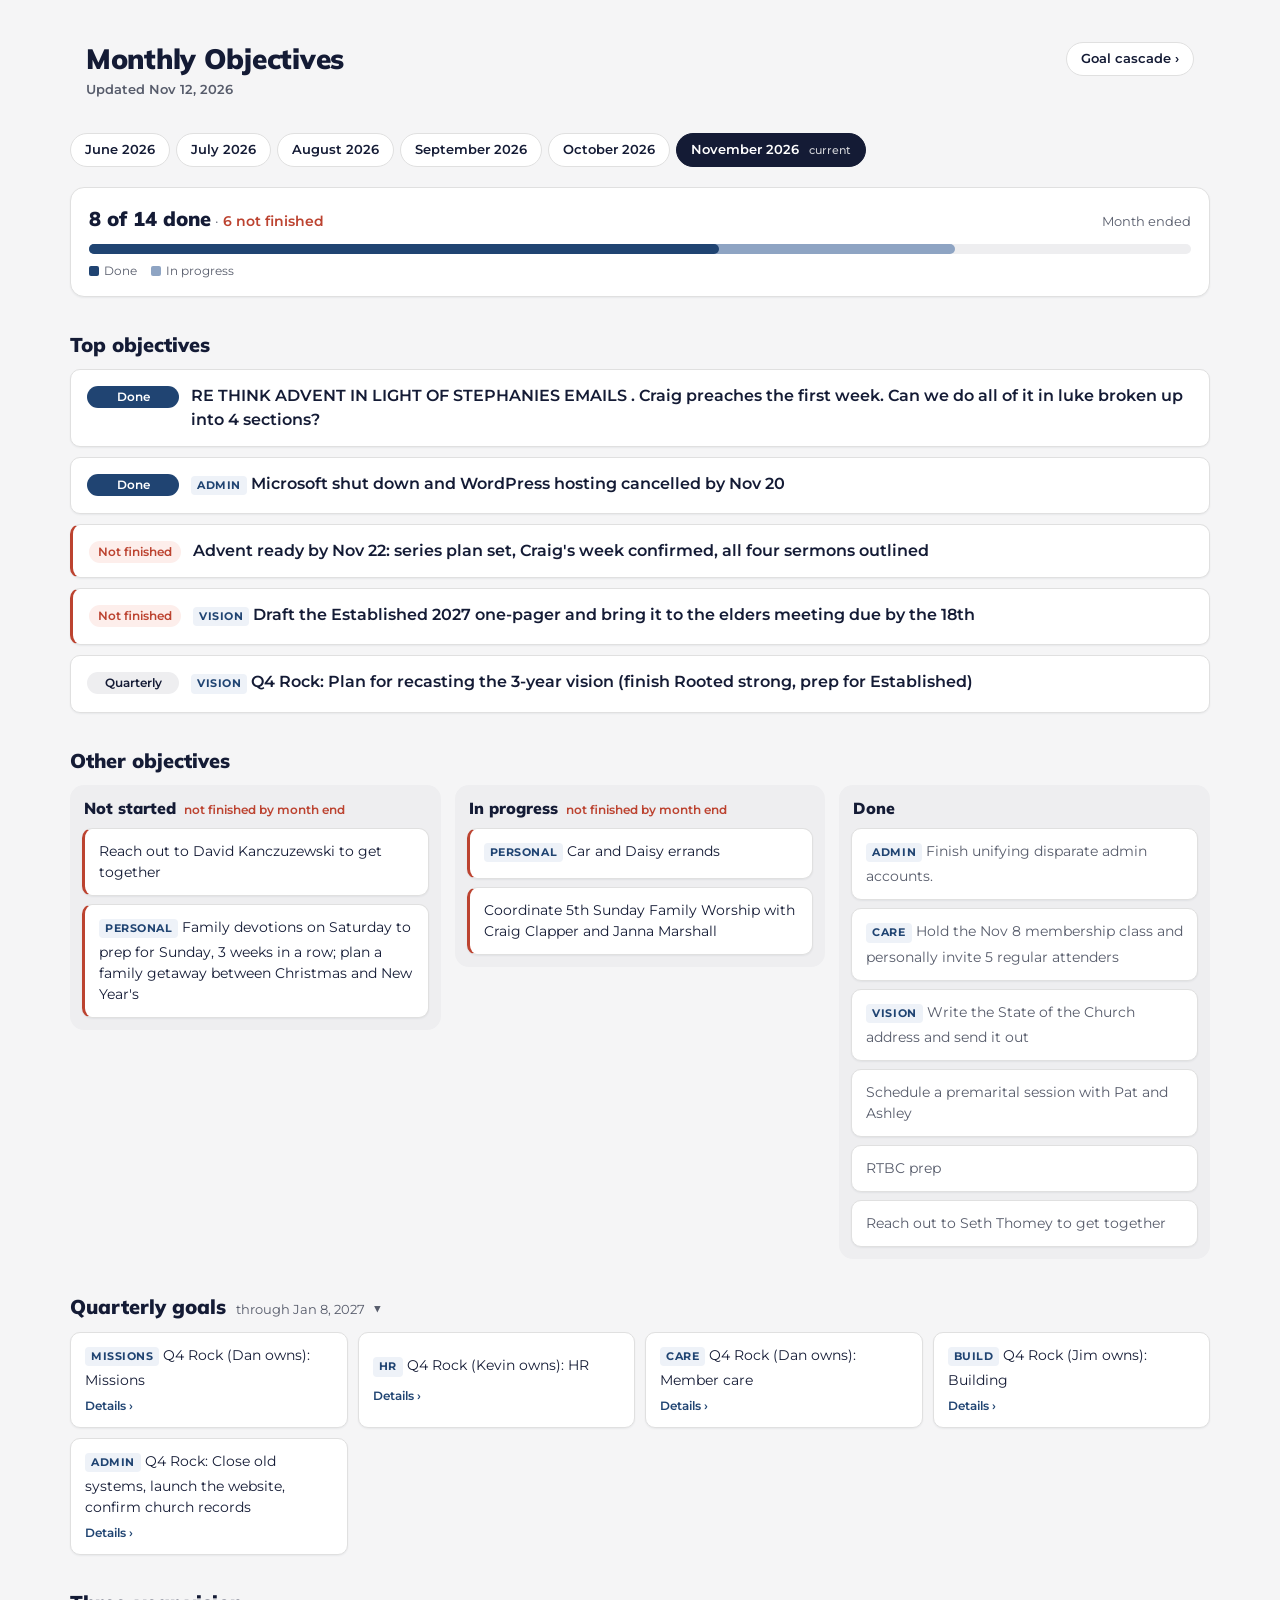
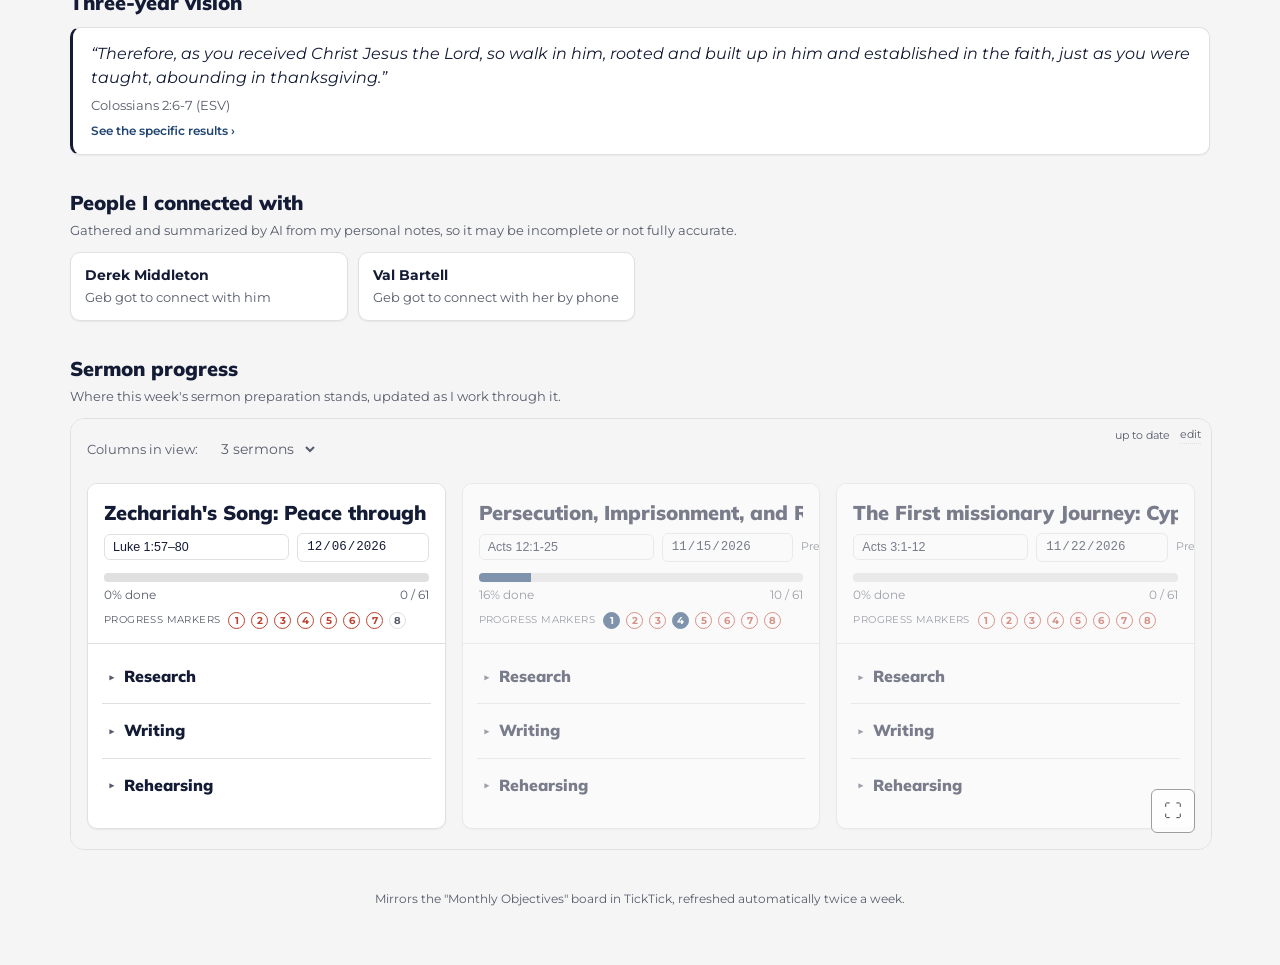
==== commit 6375221c: "Refresh dashboard 2026-11-12" ====
--- a/index.html
+++ b/index.html
@@ -145,7 +145,7 @@
   </div>
 </div>
 
-<script id="data" type="application/json">{"title": "Monthly Objectives", "subtitle": "Trinity Bible Church", "lastUpdated": "2026-11-11", "ticktickProjectId": "6a2c3f2eebcf3900000001fe", "months": [{"key": "2026-06", "label": "June 2026", "items": [{"title": "Connect and Care For Unruhs", "status": "done", "top": false}, {"title": "Begin working on Colossians memorization.", "status": "inProgress", "top": false}, {"title": "Write your EFCA paper for licensing", "status": "done", "top": true}, {"title": "Draft a Discipleship model and present that to the elders", "status": "notStarted", "top": true}, {"title": "Thank volunteers three times from the stage.", "status": "notStarted", "top": false}, {"title": "Have a deep work about how to care for flock well on June 19th", "status": "notStarted", "top": false}, {"title": "Research sermon hosting options: Go, no go on SermonAudio.com", "status": "done", "top": false}, {"title": "Follow up with elders on how discipleship is going", "status": "notStarted", "top": false}, {"title": "Fix the www domain issue with our website", "status": "notStarted", "top": false}, {"title": "Draft a guest connection Sunday morning SOP for volunteers to folllow [Delegate to Unruhs?]", "status": "notStarted", "top": true}, {"title": "Go, no-go on scripture memory day", "status": "done", "top": false}, {"title": "Scripture memory is actively encouraged during announcements and in church life.", "status": "done", "top": false}, {"title": "New guest connection workers trained and ready to serve.", "status": "done", "top": false}, {"title": "Add Geb as the Ministry team leader over the website", "status": "done", "top": false}, {"title": "Set aside a week to do long-range planning for preaching through Acts.", "status": "done", "top": false}, {"title": "Get Dwight trained in church center scheduling so that he can manage the guest connection volunteer schedule.", "status": "done", "top": true}, {"title": "Hosting and Website credentials unified into a corporate account", "status": "inProgress", "top": false}, {"title": "Connect with Ben Chambers to get the next steps for Tech Team defined", "status": "done", "top": false}, {"title": "All personal accounts consolidated to corporate accounts (email, logins, website, YouTube, Google Drive, Microsoft, G Suite, tech team slide email)", "status": "inProgress", "top": false}, {"title": "Discipleship - Implement elders' monthly discipleship", "status": "quarterly", "top": false}, {"title": "Technology: go, no-go on Sermon Audio.", "status": "quarterly", "top": false}, {"title": "EFCA credentialing.", "status": "quarterly", "top": false}, {"title": "Guest connections rock.", "status": "quarterly", "top": false}, {"title": "Three-year theme rock", "status": "quarterly", "top": false}, {"title": "Talk With Paula Ralph to clear the way for Dwight to serve. Make sure she's ok.", "status": "inProgress", "top": false}, {"title": "(Done) Call Dan Foster", "status": "notStarted", "top": false}, {"title": "Call Dave Stowasser", "status": "notStarted", "top": false}, {"title": "I want to be transparent and help the elders understand what my life looks like by 1) Sharing monthly goals 2) Being more intentional in discussion", "status": "inProgress", "top": false}, {"title": "Have the proposed tech team changes implemented with Ben Chambers", "status": "inProgress", "top": false}, {"title": "Prepare an agenda for the deep work session to be ready help guide a discussion about guest connection.", "status": "done", "top": false}], "people": [{"name": "Dwight and Demi Unruh", "note": "serving on the guest connection team"}, {"name": "Nathan Delguanto", "note": "at GSM; talked about relationships"}, {"name": "Tipton family (Elizabeth)", "note": "visiting family with a young daughter"}, {"name": "Jason D.", "note": "neighbor; helped him after storm damage"}, {"name": "Becky Ridgewood", "note": "Edwardsburg neighbor; middle school teacher"}, {"name": "Pat and Ashley", "note": "premarital counseling"}, {"name": "Dan Foster", "note": "checked in and encouraged him"}, {"name": "Ben Peak", "note": "connected at Camp Raybird and men's group"}, {"name": "Holden, Josiah, and Jordan", "note": "young men met at Camp Raybird"}, {"name": "Mitch and Kate", "note": "camp director at Camp Raybird"}, {"name": "Garrett Lerner", "note": "Geb got to connect with him over breakfast"}, {"name": "Kevin Korhorn", "note": "joined a conversation with Garrett Lerner"}, {"name": "Josh and Reagan", "note": "young adults met at a young adults event"}, {"name": "Elena", "note": "young adult; training to be a financial advisor"}, {"name": "Tae Bae", "note": "checked in with him by phone"}, {"name": "Jim and Paula Ralph", "note": "reached out to them"}]}, {"key": "2026-07", "label": "July 2026", "items": [{"title": "Begin a routine for working on Colossians memorization.", "status": "done", "top": false}, {"title": "Draft a Discipleship model and present that to the elders", "status": "inProgress", "top": true}, {"title": "Thank volunteers three times from the stage.", "status": "done", "top": false}, {"title": "Have a deep-work session on caring well for the flock", "status": "inProgress", "top": false}, {"title": "Follow up with elders on how discipleship is going", "status": "notStarted", "top": false}, {"title": "Fix the www domain issue with our website", "status": "inProgress", "top": true}, {"title": "Draft a guest connection Sunday morning SOP for volunteers to folllow [Delegate to Unruhs?]", "status": "inProgress", "top": true}, {"title": "Hosting and Website credentials unified into a corporate account", "status": "inProgress", "top": false}, {"title": "All personal accounts consolidated to corporate accounts (email, logins, website, YouTube, Google Drive, Microsoft, G Suite, tech team slide email)", "status": "inProgress", "top": false}, {"title": "Talk With Paula Ralph to clear the way for Dwight to serve. Make sure she's feeling Ok with how how the unruhs are integrating", "status": "done", "top": false}, {"title": "I want to be transparent and help the elders understand what my life looks like by 1) Sharing monthly goals 2) Being more intentional in discussion", "status": "done", "top": false}, {"title": "Have the proposed tech team changes implemented with Ben Chambers", "status": "inProgress", "top": false}, {"title": "Schedule out my preaching calendar for the rest of the year", "status": "inProgress", "top": false}, {"title": "Care for my family well by preparing for the September baby: Finish as much planning and logistics ahead of time and plan out natural ways to slow down", "status": "done", "top": false}, {"title": "Set aside strategic time to prepare for the Quarterly Pulse: reflect on the quarter and review the VTO", "status": "inProgress", "top": false}, {"title": "Reach out to some individual young adults to invite them to the summer party (i.e. Delgauntos, Kalamazoo crew, Jeremy)", "status": "done", "top": false}, {"title": "Get together with Stephanie to move church things forward", "status": "done", "top": false}, {"title": "Get together with Lori to pre for RTBC", "status": "done", "top": false}, {"title": "Call Dan Foster again", "status": "done", "top": false}, {"title": "Have one of the other elders family over (the Korhorns or the Jones this month)", "status": "notStarted", "top": false}, {"title": "Begin tracking my hours again to be able to share with the elders", "status": "done", "top": false}, {"title": "Continue implementing the monthly objectives system", "status": "inProgress", "top": false}, {"title": "Plan out the teaching theme for the year for RTBC", "status": "done", "top": false}, {"title": "create a template within planning center to host a digital bulletin", "status": "done", "top": false}, {"title": "Switch to utilizing a digital bulletin weekly", "status": "done", "top": false}, {"title": "promote the digital bulletin and add links to the church app, QR codes etc", "status": "inProgress", "top": false}, {"title": "continue to encourage the rooted vision", "status": "done", "top": false}, {"title": "Get Binders ordered", "status": "done", "top": false}, {"title": "Figure out better sermonaudio hosting option since SA and YASH seem not to be options", "status": "done", "top": false}, {"title": "Share the Gospel consistenly with Garret by having breakfast together after Friday AMs", "status": "done", "top": false}, {"title": "Schedule a membership class.", "status": "done", "top": false}, {"title": "Prepare an intial draft of plans for the teaching topics of the year for rtbc", "status": "done", "top": false}, {"title": "Communicate Membership class date and promote", "status": "done", "top": false}, {"title": "(multiple see details)", "status": "done", "top": false}, {"title": "Migrate the church's website to churchco so that anyone can edit the website", "status": "inProgress", "top": false}, {"title": "updated visual looks of church center app", "status": "done", "top": false}, {"title": "take some young men out for lunch. Josh korhorn Peter s", "status": "notStarted", "top": false}, {"title": "Tech: Improve livestream", "status": "quarterly", "top": false}, {"title": "Tech: Continue to integrate Jay", "status": "quarterly", "top": false}, {"title": "Tech: Implement Sermon Audio", "status": "quarterly", "top": false}, {"title": "Tech: Post the livestream (or link) once a week to Facebook, X, and YouTube", "status": "quarterly", "top": false}, {"title": "Tech: Evaluate posting on Instagram", "status": "quarterly", "top": false}, {"title": "Admin: Church website migration approved and launched", "status": "quarterly", "top": false}, {"title": "Admin: Fix domain issue", "status": "quarterly", "top": false}, {"title": "Admin: Unify disparate personal accounts into a corporate account(s)", "status": "quarterly", "top": false}, {"title": "Admin: Fully migrate from and shut down (if appropriate) Microsoft", "status": "quarterly", "top": false}, {"title": "Discipleship: Improve small group participation to 50% of attendees (40 adults) — FBF, Friday Morning Men's, Women's Group, Agape Group", "status": "quarterly", "top": false}, {"title": "Discipleship: Schedule the fall Men's and Women's retreats", "status": "quarterly", "top": false}, {"title": "Discipleship: Equip the church to use the SPECKS Bible study method", "status": "quarterly", "top": false}, {"title": "Discipleship: Continue implementing the 3-year vision (Rooted, Established, Abounding)", "status": "quarterly", "top": false}, {"title": "Discipleship: Develop and test a strategy for shepherding the flock", "status": "quarterly", "top": false}, {"title": "Discipleship: Define the discipleship development track", "status": "quarterly", "top": false}, {"title": "Discipleship: Each elder actively meeting with a potential leader", "status": "quarterly", "top": false}], "people": [{"name": "Dane", "note": "new neighbor; deputy with Cass County"}, {"name": "Jana Marshall and Nicole Marshall", "note": "connected Sunday morning"}, {"name": "Stephanie Jones", "note": "ongoing admin partnership"}, {"name": "John McColley", "note": "connected by phone about Logan"}, {"name": "Doug Nienmeyer", "note": "visiting preacher; coordinating dates"}, {"name": "Lyn", "note": "talked with her after the sermon"}, {"name": "Luke", "note": "young adult; final year at Spring Arbor"}, {"name": "Dan Foster", "note": "checked in by phone; doing better"}, {"name": "Jay and Elizabeth", "note": "Jay is an RN; interested in the tech team"}, {"name": "David K", "note": "Parker's friend; ongoing gospel conversations"}, {"name": "Mike Alby", "note": "considering settling at Trinity"}, {"name": "Dylan McColley", "note": "update on Logan's training"}, {"name": "Laura Szl", "note": "planning young adults curriculum"}, {"name": "Chris and Justin", "note": "from Maurer Well Service; invited to church picnic"}, {"name": "Stephanie M., Casey, Amelia, and Marshall", "note": "had dessert together"}, {"name": "Matt Enis", "note": "reached out by phone"}, {"name": "Paula Ralph", "note": "reached out by phone"}]}, {"key": "2026-08", "label": "August 2026", "items": [{"title": "Begin a routine for working on Colossians memorization.", "status": "done", "top": false}, {"title": "Draft a Discipleship model and present that to the elders", "status": "inProgress", "top": false}, {"title": "Schedule a deep-work session on caring well for the flock", "status": "notStarted", "top": false}, {"title": "Check in with elders on how discipleship is going.", "status": "inProgress", "top": false}, {"title": "Fix the www domain issue with our website (progress made, called John Marshall, but this is still stuck)", "status": "inProgress", "top": false}, {"title": "Draft a guest connection Sunday morning SOP for volunteers to folllow", "status": "done", "top": false}, {"title": "All personal accounts consolidated to corporate accounts (Website Hosting, email, Migrate Google Business over to our admin account, website, YouTube, Google Drive, Microsoft, G Suite, tech team slide email)", "status": "inProgress", "top": false}, {"title": "Get together with Stephanie to move church things forward", "status": "done", "top": false}, {"title": "Continue implementing the monthly objectives system", "status": "done", "top": false}, {"title": "Connect with some of the young men.", "status": "done", "top": false}, {"title": "Tech: Improve livestream", "status": "inProgress", "top": false}, {"title": "Tech: Implement Sermon Audio", "status": "done", "top": true}, {"title": "Tech: $ Post the livestream (or link) once a week to Facebook, X, and YouTube", "status": "done", "top": false}, {"title": "Admin: Church website migration approved and launched", "status": "inProgress", "top": false, "qg": "QG1"}, {"title": "Admin: Unify disparate personal accounts into a corporate account(s)", "status": "inProgress", "top": false}, {"title": "Discipleship: Continue implementing the 3-year vision (Rooted, Established, Abounding)", "status": "done", "top": false}, {"title": "Focus on winning Souls - \"Do The Work of an Evangelist\"", "status": "done", "top": false}, {"title": "Create and Send out the State of the Church Address", "status": "done", "top": true}, {"title": "Sermon planning week - Wayne Geiger recommended I schedule a week, once a quarter to clear out my meetings and plan out my sermons.", "status": "done", "top": false, "qg": "QG5"}, {"title": "Family $ - Have a strong and healthy family through Ruthies birth and focus on ways to support them during the baby Transition $", "status": "done", "top": false}, {"title": "Discipleship Rock", "status": "quarterly", "top": false, "qg": "QG2", "details": "* Improve participation in small groups to 50% of attendees (40 adults) (FBF, Friday Morning Mens, Woman’s Group, Agape Group)\r\n* Schedule the fall Men’s and Women’s retreats\r\n* \r\n* We equip the church to use the SPECKS bible study method, and \r\n    * Create a bible print out that people can stick in their bibles (business card?, Binder insert) (SPECKS, \"What does it say, mean, do?)\r\n* 3 year vision continued to implemented (Rooted, Established, Abounding)\r\n* Develop and test implement  a strategy for shepherding the flock.  \r\n    * Hold a deep work on this \r\n* Define the discipleship development track\r\n* Each elder actively meeting with a potential leader"}, {"title": "Admin Rock", "status": "quarterly", "top": false, "qg": "QG1", "details": "* Church website migration approved and launched \r\n* Fix domain issue\r\n* Unify disparate personal accounts into a corporate account(s)\r\n* Fully migrate from and shutdown (if appropriate) microsoft"}, {"title": "Tech Rock", "status": "quarterly", "top": false, "qg": "QG3", "details": "* Improve livestream\r\n    * The tech team has enhanced the board settings to make it sound better\r\n    * We consitently have good sermon audio\r\n    * The livestream has improved to the point where people are commenting on how the livestream has improved\r\n* Continue to integrate Jay by having him acticaly participate in tech \r\n* The tech team implements using SermonAudio weekly\r\n* Post live steam/link once a week to Facebook, X,  and YouTube. (this will happen automatically through sermonaudio.com)\r\n* Evaluate posting on Instagram."}, {"title": "Focus on winning Souls by having more meals with people who are seeking \"Do The Work of an Evangelist\" (2 Tim. 4:5)", "status": "quarterly", "top": false, "qg": "QG4"}, {"title": "Mature my preaching by reading reflecting, and implementing what I'm learning: Read Motyers book, and another book", "status": "done", "top": true}, {"title": "Strengthen my daily and weekly routines this fall by doing my AM/PM/and office routine 5/7 days a week.", "status": "quarterly", "top": false, "qg": "QG6"}, {"title": "Mature my preaching by reading 4 books, and intentionally logging post-sermon comments in my sermon log", "status": "quarterly", "top": false, "qg": "QG5"}, {"title": "Connect with Laura Sz about young adults and pick a study for the fall", "status": "done", "top": false}, {"title": "Have a meal with Josh Galvin and confirm we're good to use Community for RTBC", "status": "done", "top": false}, {"title": "Help administratively prepare for Gunn Park outdoor service (connect with Stephanie M., Send out church text, print bulletins, prepare children's sermon, prep sermon)", "status": "done", "top": false}, {"title": "Guest Connection SOP - Get Feedback and begin implementing", "status": "inProgress", "top": false}, {"title": "changed billing credit card on file for microsoft and ChurchCenter", "status": "done", "top": false}, {"title": "Family - Complete some house projects before Baby is Due in September: Vent bathroom Fan to outside and replace fan + Rotate Tires", "status": "done", "top": false}, {"title": "Unexpected: Fix the Gap left by James Solarek for Released Time Bible Class. James Solarek was a key volunteer who just dropped out. I need reconfigure the teaching schedule, prepare a lesson for the first event, and reconfigure who is in charge of the games.", "status": "done", "top": false}, {"title": "started Facebook ads for grief share and Trinity", "status": "done", "top": false}], "people": [{"name": "Elaina", "note": "KFG intern"}, {"name": "Jay and Elizabeth", "note": "connected at church"}, {"name": "Meghan Hogarth", "note": "considering a camp internship; asked for a referral"}, {"name": "Lauren, Myra, and Yelka", "note": "had ice cream together with Ruthie"}, {"name": "Josh Galvin", "note": "Assistant Pastor at Community Church of Edwardsburg; planning RTBC"}, {"name": "Caleb and Anna", "note": "welcomed twins, Micah and Rowan"}, {"name": "Garrett Lerner", "note": "breakfast conversation; ongoing gospel conversations"}, {"name": "Ben Peak", "note": "breakfast connection"}, {"name": "David K", "note": "Geb got to connect with him again"}, {"name": "Ben Balos", "note": "looking for a new church home"}, {"name": "Lyn", "note": "connected at the outdoor service"}, {"name": "Stephanie Jones", "note": "quarterly check-in on church admin"}, {"name": "Pat and Ashley", "note": "continued premarital counseling"}, {"name": "Doug", "note": "phone call and connection"}, {"name": "Samuel Snodgrass", "note": "connected through RTBC"}, {"name": "Jacob", "note": "band teacher at Edwardsburg School; met at RTBC open house"}, {"name": "Drew Gardner", "note": "director of Bair Lake Bible Camp"}, {"name": "Gary", "note": "covering preaching for a nearby church"}], "quarterEndDate": "2026-10-17", "quarterStartDate": "2026-10-15"}, {"key": "2026-09", "label": "September 2026", "items": [{"title": "Admin: Unify disparate personal accounts into a corporate account(s)", "status": "inProgress", "top": false, "qg": "QG1"}, {"title": "Develop a SPECKS Bible Study printout with Dan that people can stick in their bibles.", "status": "done", "top": false, "qg": "QG2"}, {"title": "Prepare my lessons for release Time Bible Class by End of September", "status": "inProgress", "top": true}, {"title": "Fix the www domain issue", "status": "done", "top": true, "qg": "QG1"}, {"title": "Have the baby 🤪🐣", "status": "done", "top": false}, {"title": "Finish", "status": "inProgress", "top": false}, {"title": "Visit Betsy and Dean Rowell with Dan. Check in and tell her the treasurer asked us to let you know that giving via zelle is done", "status": "done", "top": false, "qg": "QG1"}, {"title": "[QCG1] transfer over old domains from John's personal account to a church account", "status": "done", "top": false}, {"title": "Add Sermon Outline to back of Church Bulletin Template", "status": "done", "top": false}, {"title": "RTBC Bus Registration - Schedule appointment to get Church bus registered", "status": "done", "top": false}, {"title": "Tech - Bulk Upload previous sermons that had not been added to Sermonaudio.com as a part of our migration to sermonaudio", "status": "done", "top": false, "qg": "QG3"}, {"title": "Fall Festival - Complete preparation logistics, and ensure the booth staffed, then setup/tore down", "status": "done", "top": false}, {"title": "After several months of communication, we tracked down the issue with our website domain (trinityedwardsburg.org). This and 3 other old domains) are now transferred over to a corporate godaddy.com account", "status": "done", "top": false, "qg": "QG1"}, {"title": "Improve my preaching by finishing Arnold Dallimore's biography of Spurgeon and \"On Writing Well\" by WIlliam Zinzer", "status": "done", "top": false, "qg": "QG5"}, {"title": "Ensure that the tech team continues to utilize sermonaudio.com so that the livestream gets posted automatically to Facebook, Sermon Audio, and youtube", "status": "done", "top": false, "qg": "QG3"}, {"title": "Annual Ministry Report: 1. Make Final tweaks to the form 2. Send it out to ministry leaders and elders with a due date for when you need it back by", "status": "done", "top": false}, {"title": "Implement Paula Ralph's changes to the guest connection SOP, and then email out the SOP to the guest connection team.", "status": "done", "top": false, "qg": "QG2"}, {"title": "Complete this month's sermon preparation a little earlier by following my weekly progress markers", "status": "inProgress", "top": true, "qg": "QG5"}, {"title": "Complete preparation logistics for released time Bible class", "status": "done", "top": false}, {"title": "Listen to a chapter from the Book of Colosian at least once a day, 4 out of seven days a week.", "status": "inProgress", "top": false, "qg": "QG6"}, {"title": "Check in with elders on how discipleship is going.", "status": "done", "top": false, "qg": "QG2"}, {"title": "Revisit my preaching schedule and determine how I will preach through the the rest of the book of Acts", "status": "inProgress", "top": false, "qg": "QG5"}, {"title": "Discipleship Rock", "status": "quarterly", "top": false, "qg": "QG2", "details": "* Improve participation in small groups to 50% of attendees (40 adults) (FBF, Friday Morning Mens, Woman’s Group, Agape Group)\r\n* Schedule the fall Men’s and Women’s retreats\r\n* We equip the church to use the SPECKS bible study method, and \r\n    * Create a bible print out that people can stick in their bibles (business card?, Binder insert) (SPECKS, \"What does it say, mean, do?)\r\n* 3 year vision continued to implemented (Rooted, Established, Abounding)\r\n* Develop and test implement  a strategy for shepherding the flock.  \r\n    * Hold a deep work on this \r\n* Define the discipleship development track\r\n* Each elder actively meeting with a potential leader"}, {"title": "Strengthen my daily and weekly routines this fall by doing my AM/PM/and office routine 5/7 days a week.", "status": "quarterly", "top": false, "qg": "QG6"}, {"title": "Mature my preaching by reading 4 books, and intentionally logging post-sermon comments in my sermon log", "status": "quarterly", "top": false, "qg": "QG5"}, {"title": "Focus on winning Souls by having more meals with people who are seeking \"Do The Work of an Evangelist\" (2 Tim. 4:5)", "status": "quarterly", "top": false, "qg": "QG4"}, {"title": "Tech Rock", "status": "quarterly", "top": false, "qg": "QG3", "details": "* Improve livestream\r\n    * The tech team has enhanced the board settings to make it sound better\r\n    * We consitently have good sermon audio\r\n    * The livestream has improved to the point where people are commenting on how the livestream has improved\r\n* Continue to integrate Jay by having him acticaly participate in tech \r\n* The tech team implements using SermonAudio weekly\r\n* Post live steam/link once a week to Facebook, X,  and YouTube. (this will happen automatically through sermonaudio.com)\r\n* Evaluate posting on Instagram."}, {"title": "Admin Rock", "status": "quarterly", "top": false, "qg": "QG1", "details": "* Church website migration approved and launched \r\n* Fix domain issue\r\n* Unify disparate personal accounts into a corporate account(s)\r\n* Fully migrate from and shutdown (if appropriate) microsoft"}], "people": [{"name": "Shelley and Mike Blue", "note": "neighbors; met them on a walk"}, {"name": "Ben Peak", "note": "continued to check in with him"}, {"name": "Barbara", "note": "Nathan Scroggins' wife; connected at the front desk"}, {"name": "Drew Gardner", "note": "lunch; discussed Bair Lake Camp's ministry plans"}, {"name": "Tae Bae", "note": "breakfast with Dan Jones"}, {"name": "Dan Jones", "note": "breakfast with Tae Bae"}, {"name": "Anna and Caleb", "note": "dropped off a meal to celebrate their new twins"}, {"name": "Dawn and Aaron (and daughter Willow)", "note": "visited church for the first time in years, via the RTBC open house"}, {"name": "The Hatfields (Del and spouse)", "note": "friends of the Korhorns; interested in Trinity"}, {"name": "Garrett Lerner", "note": "attended Friday morning group"}, {"name": "Dave Bartels", "note": "Geb got to connect with him"}, {"name": "David K", "note": "Parker's friend; another gospel conversation over lunch"}, {"name": "Nathan Delguanto", "note": "lunch at Chick-fil-A"}, {"name": "Jillian", "note": "connected through Released Time Bible class"}], "quarterEndDate": "2026-10-17", "quarterStartDate": "2026-10-15"}, {"key": "2026-10", "label": "October 2026", "items": [], "note": "No monthly objectives were set this month — we welcomed our new baby! 👶", "people": [{"name": "Jim Parrish", "note": "phone call about the building and Celebration Sunday"}, {"name": "Seth Hill", "note": "enjoyed the men's retreat; wants to join Friday mornings"}, {"name": "Dave Fishbaugh", "note": "agreed to help with a prayer chain"}, {"name": "Dwight and Demi Unruh", "note": "agreed to help with People Updates texting"}, {"name": "Jay and Elizabeth Tipton", "note": "Geb got to connect with them"}, {"name": "Brantley Settle", "note": "connected at RTBC"}, {"name": "Elaina", "note": "KFG intern; heard more of her family background"}, {"name": "AJ", "note": "neighbor in Edwardsburg; new baby Noel"}]}, {"key": "2026-11", "label": "November 2026", "items": [{"title": "[Nov] [ADMIN] Finish unifying disparate admin accounts.", "status": "done", "top": false}, {"title": "RE THINK ADVENT IN LIGHT OF STEPHANIES EMAILS . Craig preaches the first week. Can we do all of it in luke broken up into 4 sections?", "status": "done", "top": true}, {"title": "[Nov] [CARE] Hold the Nov 8 membership class and personally invite 5 regular attenders", "status": "done", "top": false}, {"title": "[Nov] [ADMIN] Microsoft shut down and WordPress hosting cancelled by Nov 20", "status": "done", "top": true}, {"title": "[Nov] Advent ready by Nov 22: series plan set, Craig's week confirmed, all four sermons outlined", "status": "inProgress", "top": true}, {"title": "[Nov] [Personal] Car and Daisy errands", "status": "inProgress", "top": false}, {"title": "[Nov] [VISION] Write the State of the Church address and send it out", "status": "done", "top": false}, {"title": "[Nov] Schedule a premarital session with Pat and Ashley", "status": "done", "top": false}, {"title": "[Nov] RTBC prep", "status": "done", "top": false}, {"title": "[Nov] Reach out to Seth Thomey to get together", "status": "done", "top": false}, {"title": "[Nov] Coordinate 5th Sunday Family Worship with Craig Clapper and Janna Marshall", "status": "inProgress", "top": false}, {"title": "[MISSIONS] Q4 Rock (Dan owns): Missions", "status": "quarterly", "top": false, "details": "* Owner: Dan. Due Jan 7, 2027. On my board so I can support it.\n* Supporting long-term missionaries\n* We have created our short-term missions process\n* Go/No Go on supporting the Guest's"}, {"title": "[HR] Q4 Rock (Kevin owns): HR", "status": "quarterly", "top": false, "details": "* Owner: Kevin. Due Jan 7, 2027. On my board so I can support it.\n* Dan/Geb visit Betsy\n* Geb's 2027 compensation approved and presented to him\n* Geb's quarterly (annual, as this is the 4th quarter) review completed\n* Communicate the DCI matrix, update accountability chart, and communicate role descriptions to the church"}, {"title": "[Nov] [VISION] Draft the Established 2027 one-pager and bring it to the elders meeting due by the 18th", "status": "notStarted", "top": true}, {"title": "[Nov] Reach out to David Kanczuzewski to get together", "status": "notStarted", "top": false}, {"title": "[Nov] [Personal] Family devotions on Saturday to prep for Sunday, 3 weeks in a row; plan a family getaway between Christmas and New Year's", "status": "notStarted", "top": false}, {"title": "[CARE] Q4 Rock (Dan owns): Member care", "status": "quarterly", "top": false, "details": "* Owner: Dan. Due Jan 7, 2027. On my board so I can support it. Items from the Oct 16 planning meeting.\n* Earlier wording (kept for review): \"Finish our discipleship track / pathway\"; \"Decide who is responsible for whom\"\n* Go/No Go on Agape Groups in winter and spring\n* Developing leaders and Discipleship: finish our Discipleship track / pathway\n* Who is responsible for whom\n* Define the TBCoE way of member care"}, {"title": "[BUILD] Q4 Rock (Jim owns): Building", "status": "quarterly", "top": false, "details": "* Owner: Jim. Due Jan 7, 2027. On my board so I can support it.\n* Earlier checklist items (kept for review; they may overlap the new list):\n    * Agree on what our building cost is\n    * Begin the pledge campaign\n* Execute a recasting of the vision\n* Execute Pledge Campaign by when?\n* Pledge campaign: Go/No Go on if we hire a consultant\n* Pick a builder\n* Seek an interim building\n* Determine the scope of the building\n* Determine the scope of the cost (2 million?)"}, {"title": "[VISION] Q4 Rock: Plan for recasting the 3-year vision (finish Rooted strong, prep for Established)", "status": "quarterly", "top": true, "details": "* Owner: Geb. Due Jan 7, 2027.\n* One-pager idea: front has the theme and the five marks of Established (biblical truth, faithfulness to Christ, loving people, growing disciples, growing in fellowship). Back has what we ask people to buy into: 2027 memory verses (starting with Col 2:6-7), column 2 of the reading plan, member care, membership, moving from reading to studying the Bible.\n* Earlier checklist items (kept for review; they may overlap the new list):\n    * One-page Established 2027 plan approved by the elders\n    * Church hears a Rooted year-end review of what God did in 2026\n    * January launch planned: vision Sunday or sermon date, one-sheet printed, communication schedule\n    * Q4 State of the Church update sent out\n    * Our vision for Established sent out to the church (and played Sunday AM?)\n* Finishing out Rooted strong\n* Prepping for Established"}, {"title": "[ADMIN] Q4 Rock: Close old systems, launch the website, confirm church records", "status": "quarterly", "top": false, "details": "* Owner: Geb. Due Jan 7, 2027. Done when every item below is checked.\n* Earlier checklist items (kept for review; they may overlap the new list):\n    * Microsoft shut down: my mailbox and John's exported to Google Drive, subscription cancelled\n    * WordPress / WP Engine hosting cancelled, after the new site is live and old content is backed up\n    * New website live, elders signed off, every old domain points to it\n    * Church name, EIN and nonprofit status confirmed with Michigan and federal records (check with Drew or Corey)\n    * Clearstream cleanup in my email inbox\n* Finish closing out Microsoft\n* Finish closing out WordPress/website hosting\n* Button up the website and launch it\n* Confirm the entities are correct with the state and fed\n* Confirm that anyone who is spending money has a bill.com card and sales tax exempt letter"}], "people": [{"name": "Derek Middleton", "note": "Geb got to connect with him"}, {"name": "Val Bartell", "note": "Geb got to connect with her by phone"}], "quarterEndDate": "2027-01-08"}], "activeMonth": "2026-11", "quarterEndDate": "2027-01-08", "vision": {"reference": "Colossians 2:6-7 (ESV)", "verse": "Therefore, as you received Christ Jesus the Lord, so walk in him, rooted and built up in him and established in the faith, just as you were taught, abounding in thanksgiving.", "results": ["Getting prepared to plant 2nd church - send 1 staff member", "3 Full Time Staff (Pastor, Worship, Youth/Small Group)", "Vibrant Youth Discipleship", "Sunday morning classes (3 Youth, 4 Adult)", "Membership Process Established (Done)", "Release Time Bible Class in 2 school systems", "Complete 1st Tent Meeting", "Missions near and far program", "Core team in place for teaching, worship, admin", "Annual Picnic & Baptism", "In new church facility (not KFG Edwardsburg)", "50% of members have been on an overseas missions trip", "50% of attendees are members", "Completed an Israel Trip", "V/TO complete and Operating system written, shared, and followed by all"]}, "cascade": {"tenYear": {"target": "Plant 5 churches with 1,500 disciples by December 31, 2033.", "due": "2033-12-31"}, "threeYearDue": "2028", "oneYear": {"draftNote": "Draft. The elders never fully settled these. We did not get the time to finish agreeing on them, clarifying them, and cutting them.", "goals": [{"title": "Church Multiplication Strategy", "items": ["Training young pastors and leaders of the church", "One pastoral assistant/intern", "Go/No Go on Bethel intern"]}, {"title": "Member Care Implementation", "items": ["How to encourage more regular attendees to become members"], "rocks": ["CARE"]}, {"title": "Establish Ministries", "items": ["Get the kids in the lower level of KFG", "Coordinate adult and children memory verses", {"text": "Volunteer multiplication strategy", "sub": ["Coleader with every leader", "Apprenticeship model for every volunteer"]}, "Administrative volunteer(s)", "Identify and empower worship leader(s)", {"text": "Develop and implement Church Center", "sub": ["All team chats are in Church Center", "Membership data complete and correct"]}]}, {"title": "Discipleship", "items": ["Sunday morning classes enhanced", "Youth discipleship enhanced", "Annual picnic and baptism held", {"text": "Established", "sub": ["Biblical truth", "Faithfulness to Christ", "Loving people", "Growing disciples", "Growing in fellowship"]}, {"text": "Moving from reading to studying the Bible", "sub": ["SPECKS"]}, "Evaluate small groups"], "rocks": ["VISION", "CARE"]}, {"title": "Building", "items": ["$1.25m of building funds collected by 12/31/2027", "$1.25m of building pledges (5 year?)", "Go/No Go on interim building", "Continue implementing Building Campaign (Q1)", {"text": "Present to the congregation", "sub": ["Building plans", "Building cost", "Building uses"]}, "24 hour prayer vigil before building campaign begins"], "rocks": ["BUILD"]}, {"title": "Finance", "items": ["Evaluate and confirm financial partners", "Church Center giving fully integrated", "Grant process applied and implemented"], "rocks": ["ADMIN"]}, {"title": "Missions", "items": ["Identify 2nd school system for RTBC", "Tent meeting planned and held", "Israel trip planned", {"text": "__ mission trips held", "sub": ["Camp Raybird", "DR", "Liberia"]}, "Get a second bus"], "note": "Auto-imported from our VTO. We never agreed on these.", "rocks": ["MISSIONS"]}]}, "rockOrder": ["HR", "VISION", "MISSIONS", "ADMIN", "CARE", "BUILD"]}}</script>
+<script id="data" type="application/json">{"title": "Monthly Objectives", "subtitle": "Trinity Bible Church", "lastUpdated": "2026-11-12", "ticktickProjectId": "6a2c3f2eebcf3900000001fe", "months": [{"key": "2026-06", "label": "June 2026", "items": [{"title": "Connect and Care For Unruhs", "status": "done", "top": false}, {"title": "Begin working on Colossians memorization.", "status": "inProgress", "top": false}, {"title": "Write your EFCA paper for licensing", "status": "done", "top": true}, {"title": "Draft a Discipleship model and present that to the elders", "status": "notStarted", "top": true}, {"title": "Thank volunteers three times from the stage.", "status": "notStarted", "top": false}, {"title": "Have a deep work about how to care for flock well on June 19th", "status": "notStarted", "top": false}, {"title": "Research sermon hosting options: Go, no go on SermonAudio.com", "status": "done", "top": false}, {"title": "Follow up with elders on how discipleship is going", "status": "notStarted", "top": false}, {"title": "Fix the www domain issue with our website", "status": "notStarted", "top": false}, {"title": "Draft a guest connection Sunday morning SOP for volunteers to folllow [Delegate to Unruhs?]", "status": "notStarted", "top": true}, {"title": "Go, no-go on scripture memory day", "status": "done", "top": false}, {"title": "Scripture memory is actively encouraged during announcements and in church life.", "status": "done", "top": false}, {"title": "New guest connection workers trained and ready to serve.", "status": "done", "top": false}, {"title": "Add Geb as the Ministry team leader over the website", "status": "done", "top": false}, {"title": "Set aside a week to do long-range planning for preaching through Acts.", "status": "done", "top": false}, {"title": "Get Dwight trained in church center scheduling so that he can manage the guest connection volunteer schedule.", "status": "done", "top": true}, {"title": "Hosting and Website credentials unified into a corporate account", "status": "inProgress", "top": false}, {"title": "Connect with Ben Chambers to get the next steps for Tech Team defined", "status": "done", "top": false}, {"title": "All personal accounts consolidated to corporate accounts (email, logins, website, YouTube, Google Drive, Microsoft, G Suite, tech team slide email)", "status": "inProgress", "top": false}, {"title": "Discipleship - Implement elders' monthly discipleship", "status": "quarterly", "top": false}, {"title": "Technology: go, no-go on Sermon Audio.", "status": "quarterly", "top": false}, {"title": "EFCA credentialing.", "status": "quarterly", "top": false}, {"title": "Guest connections rock.", "status": "quarterly", "top": false}, {"title": "Three-year theme rock", "status": "quarterly", "top": false}, {"title": "Talk With Paula Ralph to clear the way for Dwight to serve. Make sure she's ok.", "status": "inProgress", "top": false}, {"title": "(Done) Call Dan Foster", "status": "notStarted", "top": false}, {"title": "Call Dave Stowasser", "status": "notStarted", "top": false}, {"title": "I want to be transparent and help the elders understand what my life looks like by 1) Sharing monthly goals 2) Being more intentional in discussion", "status": "inProgress", "top": false}, {"title": "Have the proposed tech team changes implemented with Ben Chambers", "status": "inProgress", "top": false}, {"title": "Prepare an agenda for the deep work session to be ready help guide a discussion about guest connection.", "status": "done", "top": false}], "people": [{"name": "Dwight and Demi Unruh", "note": "serving on the guest connection team"}, {"name": "Nathan Delguanto", "note": "at GSM; talked about relationships"}, {"name": "Tipton family (Elizabeth)", "note": "visiting family with a young daughter"}, {"name": "Jason D.", "note": "neighbor; helped him after storm damage"}, {"name": "Becky Ridgewood", "note": "Edwardsburg neighbor; middle school teacher"}, {"name": "Pat and Ashley", "note": "premarital counseling"}, {"name": "Dan Foster", "note": "checked in and encouraged him"}, {"name": "Ben Peak", "note": "connected at Camp Raybird and men's group"}, {"name": "Holden, Josiah, and Jordan", "note": "young men met at Camp Raybird"}, {"name": "Mitch and Kate", "note": "camp director at Camp Raybird"}, {"name": "Garrett Lerner", "note": "Geb got to connect with him over breakfast"}, {"name": "Kevin Korhorn", "note": "joined a conversation with Garrett Lerner"}, {"name": "Josh and Reagan", "note": "young adults met at a young adults event"}, {"name": "Elena", "note": "young adult; training to be a financial advisor"}, {"name": "Tae Bae", "note": "checked in with him by phone"}, {"name": "Jim and Paula Ralph", "note": "reached out to them"}]}, {"key": "2026-07", "label": "July 2026", "items": [{"title": "Begin a routine for working on Colossians memorization.", "status": "done", "top": false}, {"title": "Draft a Discipleship model and present that to the elders", "status": "inProgress", "top": true}, {"title": "Thank volunteers three times from the stage.", "status": "done", "top": false}, {"title": "Have a deep-work session on caring well for the flock", "status": "inProgress", "top": false}, {"title": "Follow up with elders on how discipleship is going", "status": "notStarted", "top": false}, {"title": "Fix the www domain issue with our website", "status": "inProgress", "top": true}, {"title": "Draft a guest connection Sunday morning SOP for volunteers to folllow [Delegate to Unruhs?]", "status": "inProgress", "top": true}, {"title": "Hosting and Website credentials unified into a corporate account", "status": "inProgress", "top": false}, {"title": "All personal accounts consolidated to corporate accounts (email, logins, website, YouTube, Google Drive, Microsoft, G Suite, tech team slide email)", "status": "inProgress", "top": false}, {"title": "Talk With Paula Ralph to clear the way for Dwight to serve. Make sure she's feeling Ok with how how the unruhs are integrating", "status": "done", "top": false}, {"title": "I want to be transparent and help the elders understand what my life looks like by 1) Sharing monthly goals 2) Being more intentional in discussion", "status": "done", "top": false}, {"title": "Have the proposed tech team changes implemented with Ben Chambers", "status": "inProgress", "top": false}, {"title": "Schedule out my preaching calendar for the rest of the year", "status": "inProgress", "top": false}, {"title": "Care for my family well by preparing for the September baby: Finish as much planning and logistics ahead of time and plan out natural ways to slow down", "status": "done", "top": false}, {"title": "Set aside strategic time to prepare for the Quarterly Pulse: reflect on the quarter and review the VTO", "status": "inProgress", "top": false}, {"title": "Reach out to some individual young adults to invite them to the summer party (i.e. Delgauntos, Kalamazoo crew, Jeremy)", "status": "done", "top": false}, {"title": "Get together with Stephanie to move church things forward", "status": "done", "top": false}, {"title": "Get together with Lori to pre for RTBC", "status": "done", "top": false}, {"title": "Call Dan Foster again", "status": "done", "top": false}, {"title": "Have one of the other elders family over (the Korhorns or the Jones this month)", "status": "notStarted", "top": false}, {"title": "Begin tracking my hours again to be able to share with the elders", "status": "done", "top": false}, {"title": "Continue implementing the monthly objectives system", "status": "inProgress", "top": false}, {"title": "Plan out the teaching theme for the year for RTBC", "status": "done", "top": false}, {"title": "create a template within planning center to host a digital bulletin", "status": "done", "top": false}, {"title": "Switch to utilizing a digital bulletin weekly", "status": "done", "top": false}, {"title": "promote the digital bulletin and add links to the church app, QR codes etc", "status": "inProgress", "top": false}, {"title": "continue to encourage the rooted vision", "status": "done", "top": false}, {"title": "Get Binders ordered", "status": "done", "top": false}, {"title": "Figure out better sermonaudio hosting option since SA and YASH seem not to be options", "status": "done", "top": false}, {"title": "Share the Gospel consistenly with Garret by having breakfast together after Friday AMs", "status": "done", "top": false}, {"title": "Schedule a membership class.", "status": "done", "top": false}, {"title": "Prepare an intial draft of plans for the teaching topics of the year for rtbc", "status": "done", "top": false}, {"title": "Communicate Membership class date and promote", "status": "done", "top": false}, {"title": "(multiple see details)", "status": "done", "top": false}, {"title": "Migrate the church's website to churchco so that anyone can edit the website", "status": "inProgress", "top": false}, {"title": "updated visual looks of church center app", "status": "done", "top": false}, {"title": "take some young men out for lunch. Josh korhorn Peter s", "status": "notStarted", "top": false}, {"title": "Tech: Improve livestream", "status": "quarterly", "top": false}, {"title": "Tech: Continue to integrate Jay", "status": "quarterly", "top": false}, {"title": "Tech: Implement Sermon Audio", "status": "quarterly", "top": false}, {"title": "Tech: Post the livestream (or link) once a week to Facebook, X, and YouTube", "status": "quarterly", "top": false}, {"title": "Tech: Evaluate posting on Instagram", "status": "quarterly", "top": false}, {"title": "Admin: Church website migration approved and launched", "status": "quarterly", "top": false}, {"title": "Admin: Fix domain issue", "status": "quarterly", "top": false}, {"title": "Admin: Unify disparate personal accounts into a corporate account(s)", "status": "quarterly", "top": false}, {"title": "Admin: Fully migrate from and shut down (if appropriate) Microsoft", "status": "quarterly", "top": false}, {"title": "Discipleship: Improve small group participation to 50% of attendees (40 adults) — FBF, Friday Morning Men's, Women's Group, Agape Group", "status": "quarterly", "top": false}, {"title": "Discipleship: Schedule the fall Men's and Women's retreats", "status": "quarterly", "top": false}, {"title": "Discipleship: Equip the church to use the SPECKS Bible study method", "status": "quarterly", "top": false}, {"title": "Discipleship: Continue implementing the 3-year vision (Rooted, Established, Abounding)", "status": "quarterly", "top": false}, {"title": "Discipleship: Develop and test a strategy for shepherding the flock", "status": "quarterly", "top": false}, {"title": "Discipleship: Define the discipleship development track", "status": "quarterly", "top": false}, {"title": "Discipleship: Each elder actively meeting with a potential leader", "status": "quarterly", "top": false}], "people": [{"name": "Dane", "note": "new neighbor; deputy with Cass County"}, {"name": "Jana Marshall and Nicole Marshall", "note": "connected Sunday morning"}, {"name": "Stephanie Jones", "note": "ongoing admin partnership"}, {"name": "John McColley", "note": "connected by phone about Logan"}, {"name": "Doug Nienmeyer", "note": "visiting preacher; coordinating dates"}, {"name": "Lyn", "note": "talked with her after the sermon"}, {"name": "Luke", "note": "young adult; final year at Spring Arbor"}, {"name": "Dan Foster", "note": "checked in by phone; doing better"}, {"name": "Jay and Elizabeth", "note": "Jay is an RN; interested in the tech team"}, {"name": "David K", "note": "Parker's friend; ongoing gospel conversations"}, {"name": "Mike Alby", "note": "considering settling at Trinity"}, {"name": "Dylan McColley", "note": "update on Logan's training"}, {"name": "Laura Szl", "note": "planning young adults curriculum"}, {"name": "Chris and Justin", "note": "from Maurer Well Service; invited to church picnic"}, {"name": "Stephanie M., Casey, Amelia, and Marshall", "note": "had dessert together"}, {"name": "Matt Enis", "note": "reached out by phone"}, {"name": "Paula Ralph", "note": "reached out by phone"}]}, {"key": "2026-08", "label": "August 2026", "items": [{"title": "Begin a routine for working on Colossians memorization.", "status": "done", "top": false}, {"title": "Draft a Discipleship model and present that to the elders", "status": "inProgress", "top": false}, {"title": "Schedule a deep-work session on caring well for the flock", "status": "notStarted", "top": false}, {"title": "Check in with elders on how discipleship is going.", "status": "inProgress", "top": false}, {"title": "Fix the www domain issue with our website (progress made, called John Marshall, but this is still stuck)", "status": "inProgress", "top": false}, {"title": "Draft a guest connection Sunday morning SOP for volunteers to folllow", "status": "done", "top": false}, {"title": "All personal accounts consolidated to corporate accounts (Website Hosting, email, Migrate Google Business over to our admin account, website, YouTube, Google Drive, Microsoft, G Suite, tech team slide email)", "status": "inProgress", "top": false}, {"title": "Get together with Stephanie to move church things forward", "status": "done", "top": false}, {"title": "Continue implementing the monthly objectives system", "status": "done", "top": false}, {"title": "Connect with some of the young men.", "status": "done", "top": false}, {"title": "Tech: Improve livestream", "status": "inProgress", "top": false}, {"title": "Tech: Implement Sermon Audio", "status": "done", "top": true}, {"title": "Tech: $ Post the livestream (or link) once a week to Facebook, X, and YouTube", "status": "done", "top": false}, {"title": "Admin: Church website migration approved and launched", "status": "inProgress", "top": false, "qg": "QG1"}, {"title": "Admin: Unify disparate personal accounts into a corporate account(s)", "status": "inProgress", "top": false}, {"title": "Discipleship: Continue implementing the 3-year vision (Rooted, Established, Abounding)", "status": "done", "top": false}, {"title": "Focus on winning Souls - \"Do The Work of an Evangelist\"", "status": "done", "top": false}, {"title": "Create and Send out the State of the Church Address", "status": "done", "top": true}, {"title": "Sermon planning week - Wayne Geiger recommended I schedule a week, once a quarter to clear out my meetings and plan out my sermons.", "status": "done", "top": false, "qg": "QG5"}, {"title": "Family $ - Have a strong and healthy family through Ruthies birth and focus on ways to support them during the baby Transition $", "status": "done", "top": false}, {"title": "Discipleship Rock", "status": "quarterly", "top": false, "qg": "QG2", "details": "* Improve participation in small groups to 50% of attendees (40 adults) (FBF, Friday Morning Mens, Woman’s Group, Agape Group)\r\n* Schedule the fall Men’s and Women’s retreats\r\n* \r\n* We equip the church to use the SPECKS bible study method, and \r\n    * Create a bible print out that people can stick in their bibles (business card?, Binder insert) (SPECKS, \"What does it say, mean, do?)\r\n* 3 year vision continued to implemented (Rooted, Established, Abounding)\r\n* Develop and test implement  a strategy for shepherding the flock.  \r\n    * Hold a deep work on this \r\n* Define the discipleship development track\r\n* Each elder actively meeting with a potential leader"}, {"title": "Admin Rock", "status": "quarterly", "top": false, "qg": "QG1", "details": "* Church website migration approved and launched \r\n* Fix domain issue\r\n* Unify disparate personal accounts into a corporate account(s)\r\n* Fully migrate from and shutdown (if appropriate) microsoft"}, {"title": "Tech Rock", "status": "quarterly", "top": false, "qg": "QG3", "details": "* Improve livestream\r\n    * The tech team has enhanced the board settings to make it sound better\r\n    * We consitently have good sermon audio\r\n    * The livestream has improved to the point where people are commenting on how the livestream has improved\r\n* Continue to integrate Jay by having him acticaly participate in tech \r\n* The tech team implements using SermonAudio weekly\r\n* Post live steam/link once a week to Facebook, X,  and YouTube. (this will happen automatically through sermonaudio.com)\r\n* Evaluate posting on Instagram."}, {"title": "Focus on winning Souls by having more meals with people who are seeking \"Do The Work of an Evangelist\" (2 Tim. 4:5)", "status": "quarterly", "top": false, "qg": "QG4"}, {"title": "Mature my preaching by reading reflecting, and implementing what I'm learning: Read Motyers book, and another book", "status": "done", "top": true}, {"title": "Strengthen my daily and weekly routines this fall by doing my AM/PM/and office routine 5/7 days a week.", "status": "quarterly", "top": false, "qg": "QG6"}, {"title": "Mature my preaching by reading 4 books, and intentionally logging post-sermon comments in my sermon log", "status": "quarterly", "top": false, "qg": "QG5"}, {"title": "Connect with Laura Sz about young adults and pick a study for the fall", "status": "done", "top": false}, {"title": "Have a meal with Josh Galvin and confirm we're good to use Community for RTBC", "status": "done", "top": false}, {"title": "Help administratively prepare for Gunn Park outdoor service (connect with Stephanie M., Send out church text, print bulletins, prepare children's sermon, prep sermon)", "status": "done", "top": false}, {"title": "Guest Connection SOP - Get Feedback and begin implementing", "status": "inProgress", "top": false}, {"title": "changed billing credit card on file for microsoft and ChurchCenter", "status": "done", "top": false}, {"title": "Family - Complete some house projects before Baby is Due in September: Vent bathroom Fan to outside and replace fan + Rotate Tires", "status": "done", "top": false}, {"title": "Unexpected: Fix the Gap left by James Solarek for Released Time Bible Class. James Solarek was a key volunteer who just dropped out. I need reconfigure the teaching schedule, prepare a lesson for the first event, and reconfigure who is in charge of the games.", "status": "done", "top": false}, {"title": "started Facebook ads for grief share and Trinity", "status": "done", "top": false}], "people": [{"name": "Elaina", "note": "KFG intern"}, {"name": "Jay and Elizabeth", "note": "connected at church"}, {"name": "Meghan Hogarth", "note": "considering a camp internship; asked for a referral"}, {"name": "Lauren, Myra, and Yelka", "note": "had ice cream together with Ruthie"}, {"name": "Josh Galvin", "note": "Assistant Pastor at Community Church of Edwardsburg; planning RTBC"}, {"name": "Caleb and Anna", "note": "welcomed twins, Micah and Rowan"}, {"name": "Garrett Lerner", "note": "breakfast conversation; ongoing gospel conversations"}, {"name": "Ben Peak", "note": "breakfast connection"}, {"name": "David K", "note": "Geb got to connect with him again"}, {"name": "Ben Balos", "note": "looking for a new church home"}, {"name": "Lyn", "note": "connected at the outdoor service"}, {"name": "Stephanie Jones", "note": "quarterly check-in on church admin"}, {"name": "Pat and Ashley", "note": "continued premarital counseling"}, {"name": "Doug", "note": "phone call and connection"}, {"name": "Samuel Snodgrass", "note": "connected through RTBC"}, {"name": "Jacob", "note": "band teacher at Edwardsburg School; met at RTBC open house"}, {"name": "Drew Gardner", "note": "director of Bair Lake Bible Camp"}, {"name": "Gary", "note": "covering preaching for a nearby church"}], "quarterEndDate": "2026-10-17", "quarterStartDate": "2026-10-15"}, {"key": "2026-09", "label": "September 2026", "items": [{"title": "Admin: Unify disparate personal accounts into a corporate account(s)", "status": "inProgress", "top": false, "qg": "QG1"}, {"title": "Develop a SPECKS Bible Study printout with Dan that people can stick in their bibles.", "status": "done", "top": false, "qg": "QG2"}, {"title": "Prepare my lessons for release Time Bible Class by End of September", "status": "inProgress", "top": true}, {"title": "Fix the www domain issue", "status": "done", "top": true, "qg": "QG1"}, {"title": "Have the baby 🤪🐣", "status": "done", "top": false}, {"title": "Finish", "status": "inProgress", "top": false}, {"title": "Visit Betsy and Dean Rowell with Dan. Check in and tell her the treasurer asked us to let you know that giving via zelle is done", "status": "done", "top": false, "qg": "QG1"}, {"title": "[QCG1] transfer over old domains from John's personal account to a church account", "status": "done", "top": false}, {"title": "Add Sermon Outline to back of Church Bulletin Template", "status": "done", "top": false}, {"title": "RTBC Bus Registration - Schedule appointment to get Church bus registered", "status": "done", "top": false}, {"title": "Tech - Bulk Upload previous sermons that had not been added to Sermonaudio.com as a part of our migration to sermonaudio", "status": "done", "top": false, "qg": "QG3"}, {"title": "Fall Festival - Complete preparation logistics, and ensure the booth staffed, then setup/tore down", "status": "done", "top": false}, {"title": "After several months of communication, we tracked down the issue with our website domain (trinityedwardsburg.org). This and 3 other old domains) are now transferred over to a corporate godaddy.com account", "status": "done", "top": false, "qg": "QG1"}, {"title": "Improve my preaching by finishing Arnold Dallimore's biography of Spurgeon and \"On Writing Well\" by WIlliam Zinzer", "status": "done", "top": false, "qg": "QG5"}, {"title": "Ensure that the tech team continues to utilize sermonaudio.com so that the livestream gets posted automatically to Facebook, Sermon Audio, and youtube", "status": "done", "top": false, "qg": "QG3"}, {"title": "Annual Ministry Report: 1. Make Final tweaks to the form 2. Send it out to ministry leaders and elders with a due date for when you need it back by", "status": "done", "top": false}, {"title": "Implement Paula Ralph's changes to the guest connection SOP, and then email out the SOP to the guest connection team.", "status": "done", "top": false, "qg": "QG2"}, {"title": "Complete this month's sermon preparation a little earlier by following my weekly progress markers", "status": "inProgress", "top": true, "qg": "QG5"}, {"title": "Complete preparation logistics for released time Bible class", "status": "done", "top": false}, {"title": "Listen to a chapter from the Book of Colosian at least once a day, 4 out of seven days a week.", "status": "inProgress", "top": false, "qg": "QG6"}, {"title": "Check in with elders on how discipleship is going.", "status": "done", "top": false, "qg": "QG2"}, {"title": "Revisit my preaching schedule and determine how I will preach through the the rest of the book of Acts", "status": "inProgress", "top": false, "qg": "QG5"}, {"title": "Discipleship Rock", "status": "quarterly", "top": false, "qg": "QG2", "details": "* Improve participation in small groups to 50% of attendees (40 adults) (FBF, Friday Morning Mens, Woman’s Group, Agape Group)\r\n* Schedule the fall Men’s and Women’s retreats\r\n* We equip the church to use the SPECKS bible study method, and \r\n    * Create a bible print out that people can stick in their bibles (business card?, Binder insert) (SPECKS, \"What does it say, mean, do?)\r\n* 3 year vision continued to implemented (Rooted, Established, Abounding)\r\n* Develop and test implement  a strategy for shepherding the flock.  \r\n    * Hold a deep work on this \r\n* Define the discipleship development track\r\n* Each elder actively meeting with a potential leader"}, {"title": "Strengthen my daily and weekly routines this fall by doing my AM/PM/and office routine 5/7 days a week.", "status": "quarterly", "top": false, "qg": "QG6"}, {"title": "Mature my preaching by reading 4 books, and intentionally logging post-sermon comments in my sermon log", "status": "quarterly", "top": false, "qg": "QG5"}, {"title": "Focus on winning Souls by having more meals with people who are seeking \"Do The Work of an Evangelist\" (2 Tim. 4:5)", "status": "quarterly", "top": false, "qg": "QG4"}, {"title": "Tech Rock", "status": "quarterly", "top": false, "qg": "QG3", "details": "* Improve livestream\r\n    * The tech team has enhanced the board settings to make it sound better\r\n    * We consitently have good sermon audio\r\n    * The livestream has improved to the point where people are commenting on how the livestream has improved\r\n* Continue to integrate Jay by having him acticaly participate in tech \r\n* The tech team implements using SermonAudio weekly\r\n* Post live steam/link once a week to Facebook, X,  and YouTube. (this will happen automatically through sermonaudio.com)\r\n* Evaluate posting on Instagram."}, {"title": "Admin Rock", "status": "quarterly", "top": false, "qg": "QG1", "details": "* Church website migration approved and launched \r\n* Fix domain issue\r\n* Unify disparate personal accounts into a corporate account(s)\r\n* Fully migrate from and shutdown (if appropriate) microsoft"}], "people": [{"name": "Shelley and Mike Blue", "note": "neighbors; met them on a walk"}, {"name": "Ben Peak", "note": "continued to check in with him"}, {"name": "Barbara", "note": "Nathan Scroggins' wife; connected at the front desk"}, {"name": "Drew Gardner", "note": "lunch; discussed Bair Lake Camp's ministry plans"}, {"name": "Tae Bae", "note": "breakfast with Dan Jones"}, {"name": "Dan Jones", "note": "breakfast with Tae Bae"}, {"name": "Anna and Caleb", "note": "dropped off a meal to celebrate their new twins"}, {"name": "Dawn and Aaron (and daughter Willow)", "note": "visited church for the first time in years, via the RTBC open house"}, {"name": "The Hatfields (Del and spouse)", "note": "friends of the Korhorns; interested in Trinity"}, {"name": "Garrett Lerner", "note": "attended Friday morning group"}, {"name": "Dave Bartels", "note": "Geb got to connect with him"}, {"name": "David K", "note": "Parker's friend; another gospel conversation over lunch"}, {"name": "Nathan Delguanto", "note": "lunch at Chick-fil-A"}, {"name": "Jillian", "note": "connected through Released Time Bible class"}], "quarterEndDate": "2026-10-17", "quarterStartDate": "2026-10-15"}, {"key": "2026-10", "label": "October 2026", "items": [], "note": "No monthly objectives were set this month — we welcomed our new baby! 👶", "people": [{"name": "Jim Parrish", "note": "phone call about the building and Celebration Sunday"}, {"name": "Seth Hill", "note": "enjoyed the men's retreat; wants to join Friday mornings"}, {"name": "Dave Fishbaugh", "note": "agreed to help with a prayer chain"}, {"name": "Dwight and Demi Unruh", "note": "agreed to help with People Updates texting"}, {"name": "Jay and Elizabeth Tipton", "note": "Geb got to connect with them"}, {"name": "Brantley Settle", "note": "connected at RTBC"}, {"name": "Elaina", "note": "KFG intern; heard more of her family background"}, {"name": "AJ", "note": "neighbor in Edwardsburg; new baby Noel"}]}, {"key": "2026-11", "label": "November 2026", "items": [{"title": "[Nov] [ADMIN] Finish unifying disparate admin accounts.", "status": "done", "top": false}, {"title": "RE THINK ADVENT IN LIGHT OF STEPHANIES EMAILS . Craig preaches the first week. Can we do all of it in luke broken up into 4 sections?", "status": "done", "top": true}, {"title": "[Nov] [CARE] Hold the Nov 8 membership class and personally invite 5 regular attenders", "status": "done", "top": false}, {"title": "[Nov] [ADMIN] Microsoft shut down and WordPress hosting cancelled by Nov 20", "status": "done", "top": true}, {"title": "[Nov] Advent ready by Nov 22: series plan set, Craig's week confirmed, all four sermons outlined", "status": "inProgress", "top": true}, {"title": "[Nov] [Personal] Car and Daisy errands", "status": "inProgress", "top": false}, {"title": "[Nov] [VISION] Write the State of the Church address and send it out", "status": "done", "top": false}, {"title": "[Nov] Schedule a premarital session with Pat and Ashley", "status": "done", "top": false}, {"title": "[Nov] RTBC prep", "status": "done", "top": false}, {"title": "[Nov] Reach out to Seth Thomey to get together", "status": "done", "top": false}, {"title": "[Nov] Coordinate 5th Sunday Family Worship with Craig Clapper and Janna Marshall", "status": "inProgress", "top": false}, {"title": "[MISSIONS] Q4 Rock (Dan owns): Missions", "status": "quarterly", "top": false, "details": "* Owner: Dan. Due Jan 7, 2027. On my board so I can support it.\n* Supporting long-term missionaries\n* We have created our short-term missions process\n* Go/No Go on supporting the Guest's"}, {"title": "[HR] Q4 Rock (Kevin owns): HR", "status": "quarterly", "top": false, "details": "* Owner: Kevin. Due Jan 7, 2027. On my board so I can support it.\n* Dan/Geb visit Betsy\n* Geb's 2027 compensation approved and presented to him\n* Geb's quarterly (annual, as this is the 4th quarter) review completed\n* Communicate the DCI matrix, update accountability chart, and communicate role descriptions to the church"}, {"title": "[Nov] [VISION] Draft the Established 2027 one-pager and bring it to the elders meeting due by the 18th", "status": "notStarted", "top": true}, {"title": "[Nov] Reach out to David Kanczuzewski to get together", "status": "notStarted", "top": false}, {"title": "[Nov] [Personal] Family devotions on Saturday to prep for Sunday, 3 weeks in a row; plan a family getaway between Christmas and New Year's", "status": "notStarted", "top": false}, {"title": "[CARE] Q4 Rock (Dan owns): Member care", "status": "quarterly", "top": false, "details": "* Owner: Dan. Due Jan 7, 2027. On my board so I can support it. Items from the Oct 16 planning meeting.\n* Earlier wording (kept for review): \"Finish our discipleship track / pathway\"; \"Decide who is responsible for whom\"\n* Go/No Go on Agape Groups in winter and spring\n* Developing leaders and Discipleship: finish our Discipleship track / pathway\n* Who is responsible for whom\n* Define the TBCoE way of member care"}, {"title": "[BUILD] Q4 Rock (Jim owns): Building", "status": "quarterly", "top": false, "details": "* Owner: Jim. Due Jan 7, 2027. On my board so I can support it.\n* Earlier checklist items (kept for review; they may overlap the new list):\n    * Agree on what our building cost is\n    * Begin the pledge campaign\n* Execute a recasting of the vision\n* Execute Pledge Campaign by when?\n* Pledge campaign: Go/No Go on if we hire a consultant\n* Pick a builder\n* Seek an interim building\n* Determine the scope of the building\n* Determine the scope of the cost (2 million?)"}, {"title": "[VISION] Q4 Rock: Plan for recasting the 3-year vision (finish Rooted strong, prep for Established)", "status": "quarterly", "top": true, "details": "* Owner: Geb. Due Jan 7, 2027.\n* One-pager idea: front has the theme and the five marks of Established (biblical truth, faithfulness to Christ, loving people, growing disciples, growing in fellowship). Back has what we ask people to buy into: 2027 memory verses (starting with Col 2:6-7), column 2 of the reading plan, member care, membership, moving from reading to studying the Bible.\n* Earlier checklist items (kept for review; they may overlap the new list):\n    * One-page Established 2027 plan approved by the elders\n    * Church hears a Rooted year-end review of what God did in 2026\n    * January launch planned: vision Sunday or sermon date, one-sheet printed, communication schedule\n    * Q4 State of the Church update sent out\n    * Our vision for Established sent out to the church (and played Sunday AM?)\n* Finishing out Rooted strong\n* Prepping for Established"}, {"title": "[ADMIN] Q4 Rock: Close old systems, launch the website, confirm church records", "status": "quarterly", "top": false, "details": "* Owner: Geb. Due Jan 7, 2027. Done when every item below is checked.\n* Earlier checklist items (kept for review; they may overlap the new list):\n    * Microsoft shut down: my mailbox and John's exported to Google Drive, subscription cancelled\n    * WordPress / WP Engine hosting cancelled, after the new site is live and old content is backed up\n    * New website live, elders signed off, every old domain points to it\n    * Church name, EIN and nonprofit status confirmed with Michigan and federal records (check with Drew or Corey)\n    * Clearstream cleanup in my email inbox\n* Finish closing out Microsoft\n* Finish closing out WordPress/website hosting\n* Button up the website and launch it\n* Confirm the entities are correct with the state and fed\n* Confirm that anyone who is spending money has a bill.com card and sales tax exempt letter"}], "people": [{"name": "Derek Middleton", "note": "Geb got to connect with him"}, {"name": "Val Bartell", "note": "Geb got to connect with her by phone"}], "quarterEndDate": "2027-01-08"}], "activeMonth": "2026-11", "quarterEndDate": "2027-01-08", "vision": {"reference": "Colossians 2:6-7 (ESV)", "verse": "Therefore, as you received Christ Jesus the Lord, so walk in him, rooted and built up in him and established in the faith, just as you were taught, abounding in thanksgiving.", "results": ["Getting prepared to plant 2nd church - send 1 staff member", "3 Full Time Staff (Pastor, Worship, Youth/Small Group)", "Vibrant Youth Discipleship", "Sunday morning classes (3 Youth, 4 Adult)", "Membership Process Established (Done)", "Release Time Bible Class in 2 school systems", "Complete 1st Tent Meeting", "Missions near and far program", "Core team in place for teaching, worship, admin", "Annual Picnic & Baptism", "In new church facility (not KFG Edwardsburg)", "50% of members have been on an overseas missions trip", "50% of attendees are members", "Completed an Israel Trip", "V/TO complete and Operating system written, shared, and followed by all"]}, "cascade": {"tenYear": {"target": "Plant 5 churches with 1,500 disciples by December 31, 2033.", "due": "2033-12-31"}, "threeYearDue": "2028", "oneYear": {"draftNote": "Draft. The elders never fully settled these. We did not get the time to finish agreeing on them, clarifying them, and cutting them.", "goals": [{"title": "Church Multiplication Strategy", "items": ["Training young pastors and leaders of the church", "One pastoral assistant/intern", "Go/No Go on Bethel intern"]}, {"title": "Member Care Implementation", "items": ["How to encourage more regular attendees to become members"], "rocks": ["CARE"]}, {"title": "Establish Ministries", "items": ["Get the kids in the lower level of KFG", "Coordinate adult and children memory verses", {"text": "Volunteer multiplication strategy", "sub": ["Coleader with every leader", "Apprenticeship model for every volunteer"]}, "Administrative volunteer(s)", "Identify and empower worship leader(s)", {"text": "Develop and implement Church Center", "sub": ["All team chats are in Church Center", "Membership data complete and correct"]}]}, {"title": "Discipleship", "items": ["Sunday morning classes enhanced", "Youth discipleship enhanced", "Annual picnic and baptism held", {"text": "Established", "sub": ["Biblical truth", "Faithfulness to Christ", "Loving people", "Growing disciples", "Growing in fellowship"]}, {"text": "Moving from reading to studying the Bible", "sub": ["SPECKS"]}, "Evaluate small groups"], "rocks": ["VISION", "CARE"]}, {"title": "Building", "items": ["$1.25m of building funds collected by 12/31/2027", "$1.25m of building pledges (5 year?)", "Go/No Go on interim building", "Continue implementing Building Campaign (Q1)", {"text": "Present to the congregation", "sub": ["Building plans", "Building cost", "Building uses"]}, "24 hour prayer vigil before building campaign begins"], "rocks": ["BUILD"]}, {"title": "Finance", "items": ["Evaluate and confirm financial partners", "Church Center giving fully integrated", "Grant process applied and implemented"], "rocks": ["ADMIN"]}, {"title": "Missions", "items": ["Identify 2nd school system for RTBC", "Tent meeting planned and held", "Israel trip planned", {"text": "__ mission trips held", "sub": ["Camp Raybird", "DR", "Liberia"]}, "Get a second bus"], "note": "Auto-imported from our VTO. We never agreed on these.", "rocks": ["MISSIONS"]}]}, "rockOrder": ["HR", "VISION", "MISSIONS", "ADMIN", "CARE", "BUILD"]}}</script>
 <script>
 const DATA = JSON.parse(document.getElementById('data').textContent);
 const LABEL = {notStarted:'Not started', inProgress:'In progress', done:'Done', quarterly:'Quarterly'};
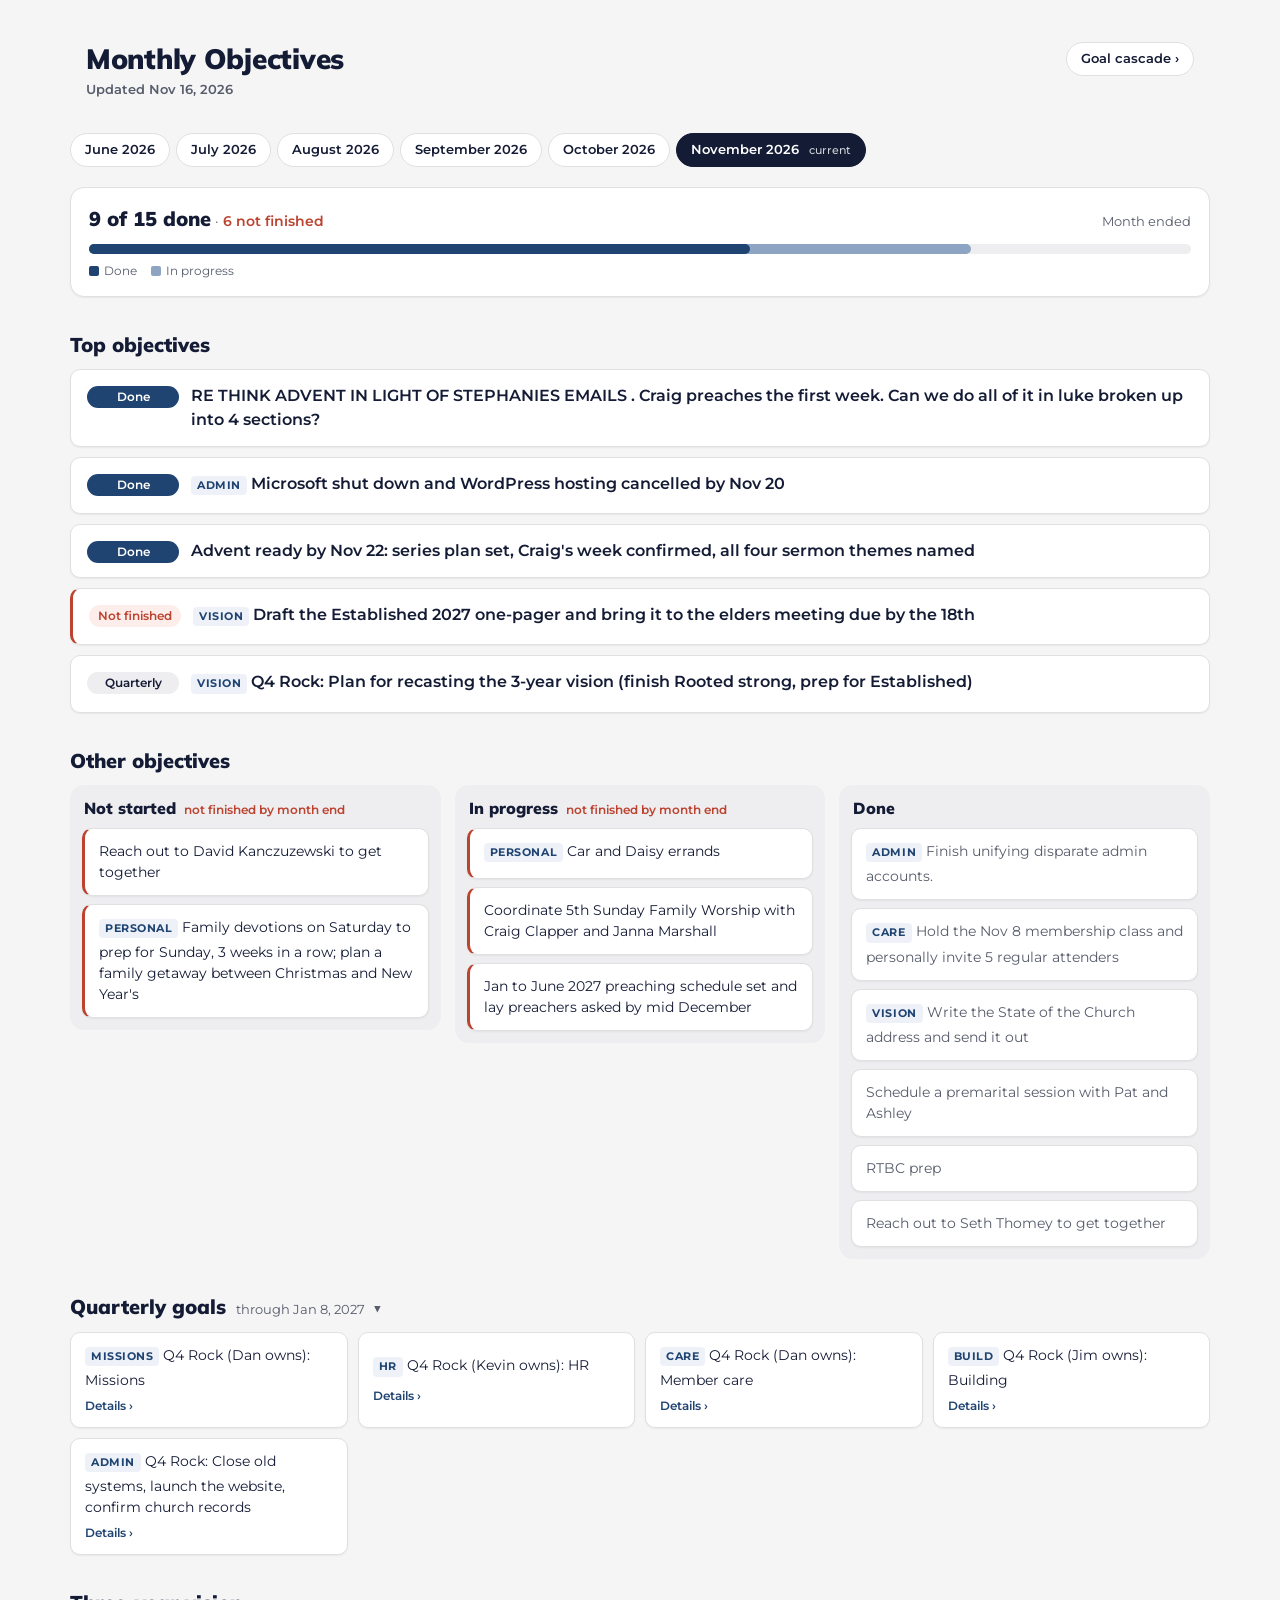
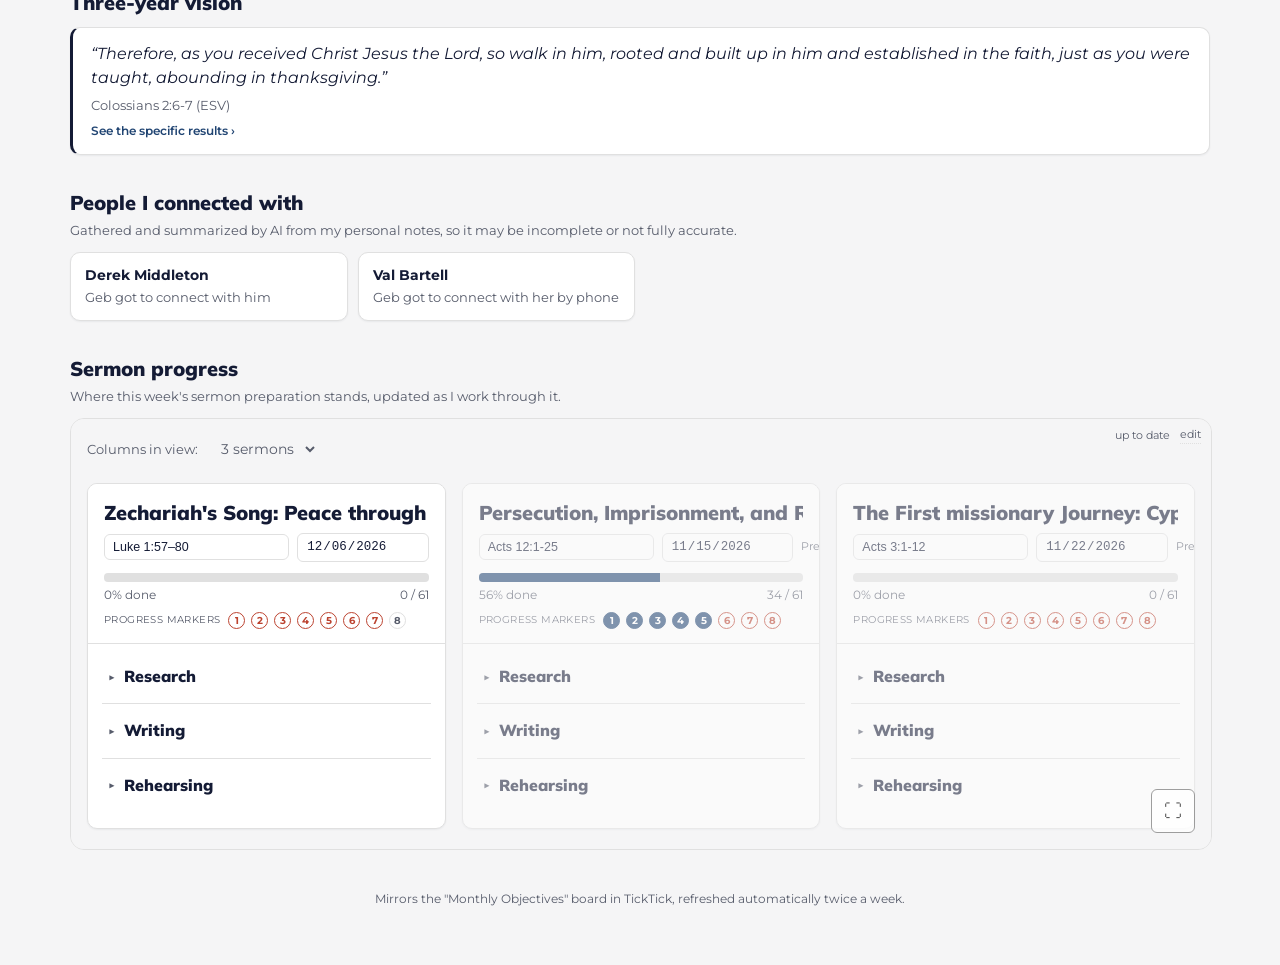
==== commit 8a358782: "Refresh dashboard 2026-11-16" ====
--- a/index.html
+++ b/index.html
@@ -145,7 +145,7 @@
   </div>
 </div>
 
-<script id="data" type="application/json">{"title": "Monthly Objectives", "subtitle": "Trinity Bible Church", "lastUpdated": "2026-11-12", "ticktickProjectId": "6a2c3f2eebcf3900000001fe", "months": [{"key": "2026-06", "label": "June 2026", "items": [{"title": "Connect and Care For Unruhs", "status": "done", "top": false}, {"title": "Begin working on Colossians memorization.", "status": "inProgress", "top": false}, {"title": "Write your EFCA paper for licensing", "status": "done", "top": true}, {"title": "Draft a Discipleship model and present that to the elders", "status": "notStarted", "top": true}, {"title": "Thank volunteers three times from the stage.", "status": "notStarted", "top": false}, {"title": "Have a deep work about how to care for flock well on June 19th", "status": "notStarted", "top": false}, {"title": "Research sermon hosting options: Go, no go on SermonAudio.com", "status": "done", "top": false}, {"title": "Follow up with elders on how discipleship is going", "status": "notStarted", "top": false}, {"title": "Fix the www domain issue with our website", "status": "notStarted", "top": false}, {"title": "Draft a guest connection Sunday morning SOP for volunteers to folllow [Delegate to Unruhs?]", "status": "notStarted", "top": true}, {"title": "Go, no-go on scripture memory day", "status": "done", "top": false}, {"title": "Scripture memory is actively encouraged during announcements and in church life.", "status": "done", "top": false}, {"title": "New guest connection workers trained and ready to serve.", "status": "done", "top": false}, {"title": "Add Geb as the Ministry team leader over the website", "status": "done", "top": false}, {"title": "Set aside a week to do long-range planning for preaching through Acts.", "status": "done", "top": false}, {"title": "Get Dwight trained in church center scheduling so that he can manage the guest connection volunteer schedule.", "status": "done", "top": true}, {"title": "Hosting and Website credentials unified into a corporate account", "status": "inProgress", "top": false}, {"title": "Connect with Ben Chambers to get the next steps for Tech Team defined", "status": "done", "top": false}, {"title": "All personal accounts consolidated to corporate accounts (email, logins, website, YouTube, Google Drive, Microsoft, G Suite, tech team slide email)", "status": "inProgress", "top": false}, {"title": "Discipleship - Implement elders' monthly discipleship", "status": "quarterly", "top": false}, {"title": "Technology: go, no-go on Sermon Audio.", "status": "quarterly", "top": false}, {"title": "EFCA credentialing.", "status": "quarterly", "top": false}, {"title": "Guest connections rock.", "status": "quarterly", "top": false}, {"title": "Three-year theme rock", "status": "quarterly", "top": false}, {"title": "Talk With Paula Ralph to clear the way for Dwight to serve. Make sure she's ok.", "status": "inProgress", "top": false}, {"title": "(Done) Call Dan Foster", "status": "notStarted", "top": false}, {"title": "Call Dave Stowasser", "status": "notStarted", "top": false}, {"title": "I want to be transparent and help the elders understand what my life looks like by 1) Sharing monthly goals 2) Being more intentional in discussion", "status": "inProgress", "top": false}, {"title": "Have the proposed tech team changes implemented with Ben Chambers", "status": "inProgress", "top": false}, {"title": "Prepare an agenda for the deep work session to be ready help guide a discussion about guest connection.", "status": "done", "top": false}], "people": [{"name": "Dwight and Demi Unruh", "note": "serving on the guest connection team"}, {"name": "Nathan Delguanto", "note": "at GSM; talked about relationships"}, {"name": "Tipton family (Elizabeth)", "note": "visiting family with a young daughter"}, {"name": "Jason D.", "note": "neighbor; helped him after storm damage"}, {"name": "Becky Ridgewood", "note": "Edwardsburg neighbor; middle school teacher"}, {"name": "Pat and Ashley", "note": "premarital counseling"}, {"name": "Dan Foster", "note": "checked in and encouraged him"}, {"name": "Ben Peak", "note": "connected at Camp Raybird and men's group"}, {"name": "Holden, Josiah, and Jordan", "note": "young men met at Camp Raybird"}, {"name": "Mitch and Kate", "note": "camp director at Camp Raybird"}, {"name": "Garrett Lerner", "note": "Geb got to connect with him over breakfast"}, {"name": "Kevin Korhorn", "note": "joined a conversation with Garrett Lerner"}, {"name": "Josh and Reagan", "note": "young adults met at a young adults event"}, {"name": "Elena", "note": "young adult; training to be a financial advisor"}, {"name": "Tae Bae", "note": "checked in with him by phone"}, {"name": "Jim and Paula Ralph", "note": "reached out to them"}]}, {"key": "2026-07", "label": "July 2026", "items": [{"title": "Begin a routine for working on Colossians memorization.", "status": "done", "top": false}, {"title": "Draft a Discipleship model and present that to the elders", "status": "inProgress", "top": true}, {"title": "Thank volunteers three times from the stage.", "status": "done", "top": false}, {"title": "Have a deep-work session on caring well for the flock", "status": "inProgress", "top": false}, {"title": "Follow up with elders on how discipleship is going", "status": "notStarted", "top": false}, {"title": "Fix the www domain issue with our website", "status": "inProgress", "top": true}, {"title": "Draft a guest connection Sunday morning SOP for volunteers to folllow [Delegate to Unruhs?]", "status": "inProgress", "top": true}, {"title": "Hosting and Website credentials unified into a corporate account", "status": "inProgress", "top": false}, {"title": "All personal accounts consolidated to corporate accounts (email, logins, website, YouTube, Google Drive, Microsoft, G Suite, tech team slide email)", "status": "inProgress", "top": false}, {"title": "Talk With Paula Ralph to clear the way for Dwight to serve. Make sure she's feeling Ok with how how the unruhs are integrating", "status": "done", "top": false}, {"title": "I want to be transparent and help the elders understand what my life looks like by 1) Sharing monthly goals 2) Being more intentional in discussion", "status": "done", "top": false}, {"title": "Have the proposed tech team changes implemented with Ben Chambers", "status": "inProgress", "top": false}, {"title": "Schedule out my preaching calendar for the rest of the year", "status": "inProgress", "top": false}, {"title": "Care for my family well by preparing for the September baby: Finish as much planning and logistics ahead of time and plan out natural ways to slow down", "status": "done", "top": false}, {"title": "Set aside strategic time to prepare for the Quarterly Pulse: reflect on the quarter and review the VTO", "status": "inProgress", "top": false}, {"title": "Reach out to some individual young adults to invite them to the summer party (i.e. Delgauntos, Kalamazoo crew, Jeremy)", "status": "done", "top": false}, {"title": "Get together with Stephanie to move church things forward", "status": "done", "top": false}, {"title": "Get together with Lori to pre for RTBC", "status": "done", "top": false}, {"title": "Call Dan Foster again", "status": "done", "top": false}, {"title": "Have one of the other elders family over (the Korhorns or the Jones this month)", "status": "notStarted", "top": false}, {"title": "Begin tracking my hours again to be able to share with the elders", "status": "done", "top": false}, {"title": "Continue implementing the monthly objectives system", "status": "inProgress", "top": false}, {"title": "Plan out the teaching theme for the year for RTBC", "status": "done", "top": false}, {"title": "create a template within planning center to host a digital bulletin", "status": "done", "top": false}, {"title": "Switch to utilizing a digital bulletin weekly", "status": "done", "top": false}, {"title": "promote the digital bulletin and add links to the church app, QR codes etc", "status": "inProgress", "top": false}, {"title": "continue to encourage the rooted vision", "status": "done", "top": false}, {"title": "Get Binders ordered", "status": "done", "top": false}, {"title": "Figure out better sermonaudio hosting option since SA and YASH seem not to be options", "status": "done", "top": false}, {"title": "Share the Gospel consistenly with Garret by having breakfast together after Friday AMs", "status": "done", "top": false}, {"title": "Schedule a membership class.", "status": "done", "top": false}, {"title": "Prepare an intial draft of plans for the teaching topics of the year for rtbc", "status": "done", "top": false}, {"title": "Communicate Membership class date and promote", "status": "done", "top": false}, {"title": "(multiple see details)", "status": "done", "top": false}, {"title": "Migrate the church's website to churchco so that anyone can edit the website", "status": "inProgress", "top": false}, {"title": "updated visual looks of church center app", "status": "done", "top": false}, {"title": "take some young men out for lunch. Josh korhorn Peter s", "status": "notStarted", "top": false}, {"title": "Tech: Improve livestream", "status": "quarterly", "top": false}, {"title": "Tech: Continue to integrate Jay", "status": "quarterly", "top": false}, {"title": "Tech: Implement Sermon Audio", "status": "quarterly", "top": false}, {"title": "Tech: Post the livestream (or link) once a week to Facebook, X, and YouTube", "status": "quarterly", "top": false}, {"title": "Tech: Evaluate posting on Instagram", "status": "quarterly", "top": false}, {"title": "Admin: Church website migration approved and launched", "status": "quarterly", "top": false}, {"title": "Admin: Fix domain issue", "status": "quarterly", "top": false}, {"title": "Admin: Unify disparate personal accounts into a corporate account(s)", "status": "quarterly", "top": false}, {"title": "Admin: Fully migrate from and shut down (if appropriate) Microsoft", "status": "quarterly", "top": false}, {"title": "Discipleship: Improve small group participation to 50% of attendees (40 adults) — FBF, Friday Morning Men's, Women's Group, Agape Group", "status": "quarterly", "top": false}, {"title": "Discipleship: Schedule the fall Men's and Women's retreats", "status": "quarterly", "top": false}, {"title": "Discipleship: Equip the church to use the SPECKS Bible study method", "status": "quarterly", "top": false}, {"title": "Discipleship: Continue implementing the 3-year vision (Rooted, Established, Abounding)", "status": "quarterly", "top": false}, {"title": "Discipleship: Develop and test a strategy for shepherding the flock", "status": "quarterly", "top": false}, {"title": "Discipleship: Define the discipleship development track", "status": "quarterly", "top": false}, {"title": "Discipleship: Each elder actively meeting with a potential leader", "status": "quarterly", "top": false}], "people": [{"name": "Dane", "note": "new neighbor; deputy with Cass County"}, {"name": "Jana Marshall and Nicole Marshall", "note": "connected Sunday morning"}, {"name": "Stephanie Jones", "note": "ongoing admin partnership"}, {"name": "John McColley", "note": "connected by phone about Logan"}, {"name": "Doug Nienmeyer", "note": "visiting preacher; coordinating dates"}, {"name": "Lyn", "note": "talked with her after the sermon"}, {"name": "Luke", "note": "young adult; final year at Spring Arbor"}, {"name": "Dan Foster", "note": "checked in by phone; doing better"}, {"name": "Jay and Elizabeth", "note": "Jay is an RN; interested in the tech team"}, {"name": "David K", "note": "Parker's friend; ongoing gospel conversations"}, {"name": "Mike Alby", "note": "considering settling at Trinity"}, {"name": "Dylan McColley", "note": "update on Logan's training"}, {"name": "Laura Szl", "note": "planning young adults curriculum"}, {"name": "Chris and Justin", "note": "from Maurer Well Service; invited to church picnic"}, {"name": "Stephanie M., Casey, Amelia, and Marshall", "note": "had dessert together"}, {"name": "Matt Enis", "note": "reached out by phone"}, {"name": "Paula Ralph", "note": "reached out by phone"}]}, {"key": "2026-08", "label": "August 2026", "items": [{"title": "Begin a routine for working on Colossians memorization.", "status": "done", "top": false}, {"title": "Draft a Discipleship model and present that to the elders", "status": "inProgress", "top": false}, {"title": "Schedule a deep-work session on caring well for the flock", "status": "notStarted", "top": false}, {"title": "Check in with elders on how discipleship is going.", "status": "inProgress", "top": false}, {"title": "Fix the www domain issue with our website (progress made, called John Marshall, but this is still stuck)", "status": "inProgress", "top": false}, {"title": "Draft a guest connection Sunday morning SOP for volunteers to folllow", "status": "done", "top": false}, {"title": "All personal accounts consolidated to corporate accounts (Website Hosting, email, Migrate Google Business over to our admin account, website, YouTube, Google Drive, Microsoft, G Suite, tech team slide email)", "status": "inProgress", "top": false}, {"title": "Get together with Stephanie to move church things forward", "status": "done", "top": false}, {"title": "Continue implementing the monthly objectives system", "status": "done", "top": false}, {"title": "Connect with some of the young men.", "status": "done", "top": false}, {"title": "Tech: Improve livestream", "status": "inProgress", "top": false}, {"title": "Tech: Implement Sermon Audio", "status": "done", "top": true}, {"title": "Tech: $ Post the livestream (or link) once a week to Facebook, X, and YouTube", "status": "done", "top": false}, {"title": "Admin: Church website migration approved and launched", "status": "inProgress", "top": false, "qg": "QG1"}, {"title": "Admin: Unify disparate personal accounts into a corporate account(s)", "status": "inProgress", "top": false}, {"title": "Discipleship: Continue implementing the 3-year vision (Rooted, Established, Abounding)", "status": "done", "top": false}, {"title": "Focus on winning Souls - \"Do The Work of an Evangelist\"", "status": "done", "top": false}, {"title": "Create and Send out the State of the Church Address", "status": "done", "top": true}, {"title": "Sermon planning week - Wayne Geiger recommended I schedule a week, once a quarter to clear out my meetings and plan out my sermons.", "status": "done", "top": false, "qg": "QG5"}, {"title": "Family $ - Have a strong and healthy family through Ruthies birth and focus on ways to support them during the baby Transition $", "status": "done", "top": false}, {"title": "Discipleship Rock", "status": "quarterly", "top": false, "qg": "QG2", "details": "* Improve participation in small groups to 50% of attendees (40 adults) (FBF, Friday Morning Mens, Woman’s Group, Agape Group)\r\n* Schedule the fall Men’s and Women’s retreats\r\n* \r\n* We equip the church to use the SPECKS bible study method, and \r\n    * Create a bible print out that people can stick in their bibles (business card?, Binder insert) (SPECKS, \"What does it say, mean, do?)\r\n* 3 year vision continued to implemented (Rooted, Established, Abounding)\r\n* Develop and test implement  a strategy for shepherding the flock.  \r\n    * Hold a deep work on this \r\n* Define the discipleship development track\r\n* Each elder actively meeting with a potential leader"}, {"title": "Admin Rock", "status": "quarterly", "top": false, "qg": "QG1", "details": "* Church website migration approved and launched \r\n* Fix domain issue\r\n* Unify disparate personal accounts into a corporate account(s)\r\n* Fully migrate from and shutdown (if appropriate) microsoft"}, {"title": "Tech Rock", "status": "quarterly", "top": false, "qg": "QG3", "details": "* Improve livestream\r\n    * The tech team has enhanced the board settings to make it sound better\r\n    * We consitently have good sermon audio\r\n    * The livestream has improved to the point where people are commenting on how the livestream has improved\r\n* Continue to integrate Jay by having him acticaly participate in tech \r\n* The tech team implements using SermonAudio weekly\r\n* Post live steam/link once a week to Facebook, X,  and YouTube. (this will happen automatically through sermonaudio.com)\r\n* Evaluate posting on Instagram."}, {"title": "Focus on winning Souls by having more meals with people who are seeking \"Do The Work of an Evangelist\" (2 Tim. 4:5)", "status": "quarterly", "top": false, "qg": "QG4"}, {"title": "Mature my preaching by reading reflecting, and implementing what I'm learning: Read Motyers book, and another book", "status": "done", "top": true}, {"title": "Strengthen my daily and weekly routines this fall by doing my AM/PM/and office routine 5/7 days a week.", "status": "quarterly", "top": false, "qg": "QG6"}, {"title": "Mature my preaching by reading 4 books, and intentionally logging post-sermon comments in my sermon log", "status": "quarterly", "top": false, "qg": "QG5"}, {"title": "Connect with Laura Sz about young adults and pick a study for the fall", "status": "done", "top": false}, {"title": "Have a meal with Josh Galvin and confirm we're good to use Community for RTBC", "status": "done", "top": false}, {"title": "Help administratively prepare for Gunn Park outdoor service (connect with Stephanie M., Send out church text, print bulletins, prepare children's sermon, prep sermon)", "status": "done", "top": false}, {"title": "Guest Connection SOP - Get Feedback and begin implementing", "status": "inProgress", "top": false}, {"title": "changed billing credit card on file for microsoft and ChurchCenter", "status": "done", "top": false}, {"title": "Family - Complete some house projects before Baby is Due in September: Vent bathroom Fan to outside and replace fan + Rotate Tires", "status": "done", "top": false}, {"title": "Unexpected: Fix the Gap left by James Solarek for Released Time Bible Class. James Solarek was a key volunteer who just dropped out. I need reconfigure the teaching schedule, prepare a lesson for the first event, and reconfigure who is in charge of the games.", "status": "done", "top": false}, {"title": "started Facebook ads for grief share and Trinity", "status": "done", "top": false}], "people": [{"name": "Elaina", "note": "KFG intern"}, {"name": "Jay and Elizabeth", "note": "connected at church"}, {"name": "Meghan Hogarth", "note": "considering a camp internship; asked for a referral"}, {"name": "Lauren, Myra, and Yelka", "note": "had ice cream together with Ruthie"}, {"name": "Josh Galvin", "note": "Assistant Pastor at Community Church of Edwardsburg; planning RTBC"}, {"name": "Caleb and Anna", "note": "welcomed twins, Micah and Rowan"}, {"name": "Garrett Lerner", "note": "breakfast conversation; ongoing gospel conversations"}, {"name": "Ben Peak", "note": "breakfast connection"}, {"name": "David K", "note": "Geb got to connect with him again"}, {"name": "Ben Balos", "note": "looking for a new church home"}, {"name": "Lyn", "note": "connected at the outdoor service"}, {"name": "Stephanie Jones", "note": "quarterly check-in on church admin"}, {"name": "Pat and Ashley", "note": "continued premarital counseling"}, {"name": "Doug", "note": "phone call and connection"}, {"name": "Samuel Snodgrass", "note": "connected through RTBC"}, {"name": "Jacob", "note": "band teacher at Edwardsburg School; met at RTBC open house"}, {"name": "Drew Gardner", "note": "director of Bair Lake Bible Camp"}, {"name": "Gary", "note": "covering preaching for a nearby church"}], "quarterEndDate": "2026-10-17", "quarterStartDate": "2026-10-15"}, {"key": "2026-09", "label": "September 2026", "items": [{"title": "Admin: Unify disparate personal accounts into a corporate account(s)", "status": "inProgress", "top": false, "qg": "QG1"}, {"title": "Develop a SPECKS Bible Study printout with Dan that people can stick in their bibles.", "status": "done", "top": false, "qg": "QG2"}, {"title": "Prepare my lessons for release Time Bible Class by End of September", "status": "inProgress", "top": true}, {"title": "Fix the www domain issue", "status": "done", "top": true, "qg": "QG1"}, {"title": "Have the baby 🤪🐣", "status": "done", "top": false}, {"title": "Finish", "status": "inProgress", "top": false}, {"title": "Visit Betsy and Dean Rowell with Dan. Check in and tell her the treasurer asked us to let you know that giving via zelle is done", "status": "done", "top": false, "qg": "QG1"}, {"title": "[QCG1] transfer over old domains from John's personal account to a church account", "status": "done", "top": false}, {"title": "Add Sermon Outline to back of Church Bulletin Template", "status": "done", "top": false}, {"title": "RTBC Bus Registration - Schedule appointment to get Church bus registered", "status": "done", "top": false}, {"title": "Tech - Bulk Upload previous sermons that had not been added to Sermonaudio.com as a part of our migration to sermonaudio", "status": "done", "top": false, "qg": "QG3"}, {"title": "Fall Festival - Complete preparation logistics, and ensure the booth staffed, then setup/tore down", "status": "done", "top": false}, {"title": "After several months of communication, we tracked down the issue with our website domain (trinityedwardsburg.org). This and 3 other old domains) are now transferred over to a corporate godaddy.com account", "status": "done", "top": false, "qg": "QG1"}, {"title": "Improve my preaching by finishing Arnold Dallimore's biography of Spurgeon and \"On Writing Well\" by WIlliam Zinzer", "status": "done", "top": false, "qg": "QG5"}, {"title": "Ensure that the tech team continues to utilize sermonaudio.com so that the livestream gets posted automatically to Facebook, Sermon Audio, and youtube", "status": "done", "top": false, "qg": "QG3"}, {"title": "Annual Ministry Report: 1. Make Final tweaks to the form 2. Send it out to ministry leaders and elders with a due date for when you need it back by", "status": "done", "top": false}, {"title": "Implement Paula Ralph's changes to the guest connection SOP, and then email out the SOP to the guest connection team.", "status": "done", "top": false, "qg": "QG2"}, {"title": "Complete this month's sermon preparation a little earlier by following my weekly progress markers", "status": "inProgress", "top": true, "qg": "QG5"}, {"title": "Complete preparation logistics for released time Bible class", "status": "done", "top": false}, {"title": "Listen to a chapter from the Book of Colosian at least once a day, 4 out of seven days a week.", "status": "inProgress", "top": false, "qg": "QG6"}, {"title": "Check in with elders on how discipleship is going.", "status": "done", "top": false, "qg": "QG2"}, {"title": "Revisit my preaching schedule and determine how I will preach through the the rest of the book of Acts", "status": "inProgress", "top": false, "qg": "QG5"}, {"title": "Discipleship Rock", "status": "quarterly", "top": false, "qg": "QG2", "details": "* Improve participation in small groups to 50% of attendees (40 adults) (FBF, Friday Morning Mens, Woman’s Group, Agape Group)\r\n* Schedule the fall Men’s and Women’s retreats\r\n* We equip the church to use the SPECKS bible study method, and \r\n    * Create a bible print out that people can stick in their bibles (business card?, Binder insert) (SPECKS, \"What does it say, mean, do?)\r\n* 3 year vision continued to implemented (Rooted, Established, Abounding)\r\n* Develop and test implement  a strategy for shepherding the flock.  \r\n    * Hold a deep work on this \r\n* Define the discipleship development track\r\n* Each elder actively meeting with a potential leader"}, {"title": "Strengthen my daily and weekly routines this fall by doing my AM/PM/and office routine 5/7 days a week.", "status": "quarterly", "top": false, "qg": "QG6"}, {"title": "Mature my preaching by reading 4 books, and intentionally logging post-sermon comments in my sermon log", "status": "quarterly", "top": false, "qg": "QG5"}, {"title": "Focus on winning Souls by having more meals with people who are seeking \"Do The Work of an Evangelist\" (2 Tim. 4:5)", "status": "quarterly", "top": false, "qg": "QG4"}, {"title": "Tech Rock", "status": "quarterly", "top": false, "qg": "QG3", "details": "* Improve livestream\r\n    * The tech team has enhanced the board settings to make it sound better\r\n    * We consitently have good sermon audio\r\n    * The livestream has improved to the point where people are commenting on how the livestream has improved\r\n* Continue to integrate Jay by having him acticaly participate in tech \r\n* The tech team implements using SermonAudio weekly\r\n* Post live steam/link once a week to Facebook, X,  and YouTube. (this will happen automatically through sermonaudio.com)\r\n* Evaluate posting on Instagram."}, {"title": "Admin Rock", "status": "quarterly", "top": false, "qg": "QG1", "details": "* Church website migration approved and launched \r\n* Fix domain issue\r\n* Unify disparate personal accounts into a corporate account(s)\r\n* Fully migrate from and shutdown (if appropriate) microsoft"}], "people": [{"name": "Shelley and Mike Blue", "note": "neighbors; met them on a walk"}, {"name": "Ben Peak", "note": "continued to check in with him"}, {"name": "Barbara", "note": "Nathan Scroggins' wife; connected at the front desk"}, {"name": "Drew Gardner", "note": "lunch; discussed Bair Lake Camp's ministry plans"}, {"name": "Tae Bae", "note": "breakfast with Dan Jones"}, {"name": "Dan Jones", "note": "breakfast with Tae Bae"}, {"name": "Anna and Caleb", "note": "dropped off a meal to celebrate their new twins"}, {"name": "Dawn and Aaron (and daughter Willow)", "note": "visited church for the first time in years, via the RTBC open house"}, {"name": "The Hatfields (Del and spouse)", "note": "friends of the Korhorns; interested in Trinity"}, {"name": "Garrett Lerner", "note": "attended Friday morning group"}, {"name": "Dave Bartels", "note": "Geb got to connect with him"}, {"name": "David K", "note": "Parker's friend; another gospel conversation over lunch"}, {"name": "Nathan Delguanto", "note": "lunch at Chick-fil-A"}, {"name": "Jillian", "note": "connected through Released Time Bible class"}], "quarterEndDate": "2026-10-17", "quarterStartDate": "2026-10-15"}, {"key": "2026-10", "label": "October 2026", "items": [], "note": "No monthly objectives were set this month — we welcomed our new baby! 👶", "people": [{"name": "Jim Parrish", "note": "phone call about the building and Celebration Sunday"}, {"name": "Seth Hill", "note": "enjoyed the men's retreat; wants to join Friday mornings"}, {"name": "Dave Fishbaugh", "note": "agreed to help with a prayer chain"}, {"name": "Dwight and Demi Unruh", "note": "agreed to help with People Updates texting"}, {"name": "Jay and Elizabeth Tipton", "note": "Geb got to connect with them"}, {"name": "Brantley Settle", "note": "connected at RTBC"}, {"name": "Elaina", "note": "KFG intern; heard more of her family background"}, {"name": "AJ", "note": "neighbor in Edwardsburg; new baby Noel"}]}, {"key": "2026-11", "label": "November 2026", "items": [{"title": "[Nov] [ADMIN] Finish unifying disparate admin accounts.", "status": "done", "top": false}, {"title": "RE THINK ADVENT IN LIGHT OF STEPHANIES EMAILS . Craig preaches the first week. Can we do all of it in luke broken up into 4 sections?", "status": "done", "top": true}, {"title": "[Nov] [CARE] Hold the Nov 8 membership class and personally invite 5 regular attenders", "status": "done", "top": false}, {"title": "[Nov] [ADMIN] Microsoft shut down and WordPress hosting cancelled by Nov 20", "status": "done", "top": true}, {"title": "[Nov] Advent ready by Nov 22: series plan set, Craig's week confirmed, all four sermons outlined", "status": "inProgress", "top": true}, {"title": "[Nov] [Personal] Car and Daisy errands", "status": "inProgress", "top": false}, {"title": "[Nov] [VISION] Write the State of the Church address and send it out", "status": "done", "top": false}, {"title": "[Nov] Schedule a premarital session with Pat and Ashley", "status": "done", "top": false}, {"title": "[Nov] RTBC prep", "status": "done", "top": false}, {"title": "[Nov] Reach out to Seth Thomey to get together", "status": "done", "top": false}, {"title": "[Nov] Coordinate 5th Sunday Family Worship with Craig Clapper and Janna Marshall", "status": "inProgress", "top": false}, {"title": "[MISSIONS] Q4 Rock (Dan owns): Missions", "status": "quarterly", "top": false, "details": "* Owner: Dan. Due Jan 7, 2027. On my board so I can support it.\n* Supporting long-term missionaries\n* We have created our short-term missions process\n* Go/No Go on supporting the Guest's"}, {"title": "[HR] Q4 Rock (Kevin owns): HR", "status": "quarterly", "top": false, "details": "* Owner: Kevin. Due Jan 7, 2027. On my board so I can support it.\n* Dan/Geb visit Betsy\n* Geb's 2027 compensation approved and presented to him\n* Geb's quarterly (annual, as this is the 4th quarter) review completed\n* Communicate the DCI matrix, update accountability chart, and communicate role descriptions to the church"}, {"title": "[Nov] [VISION] Draft the Established 2027 one-pager and bring it to the elders meeting due by the 18th", "status": "notStarted", "top": true}, {"title": "[Nov] Reach out to David Kanczuzewski to get together", "status": "notStarted", "top": false}, {"title": "[Nov] [Personal] Family devotions on Saturday to prep for Sunday, 3 weeks in a row; plan a family getaway between Christmas and New Year's", "status": "notStarted", "top": false}, {"title": "[CARE] Q4 Rock (Dan owns): Member care", "status": "quarterly", "top": false, "details": "* Owner: Dan. Due Jan 7, 2027. On my board so I can support it. Items from the Oct 16 planning meeting.\n* Earlier wording (kept for review): \"Finish our discipleship track / pathway\"; \"Decide who is responsible for whom\"\n* Go/No Go on Agape Groups in winter and spring\n* Developing leaders and Discipleship: finish our Discipleship track / pathway\n* Who is responsible for whom\n* Define the TBCoE way of member care"}, {"title": "[BUILD] Q4 Rock (Jim owns): Building", "status": "quarterly", "top": false, "details": "* Owner: Jim. Due Jan 7, 2027. On my board so I can support it.\n* Earlier checklist items (kept for review; they may overlap the new list):\n    * Agree on what our building cost is\n    * Begin the pledge campaign\n* Execute a recasting of the vision\n* Execute Pledge Campaign by when?\n* Pledge campaign: Go/No Go on if we hire a consultant\n* Pick a builder\n* Seek an interim building\n* Determine the scope of the building\n* Determine the scope of the cost (2 million?)"}, {"title": "[VISION] Q4 Rock: Plan for recasting the 3-year vision (finish Rooted strong, prep for Established)", "status": "quarterly", "top": true, "details": "* Owner: Geb. Due Jan 7, 2027.\n* One-pager idea: front has the theme and the five marks of Established (biblical truth, faithfulness to Christ, loving people, growing disciples, growing in fellowship). Back has what we ask people to buy into: 2027 memory verses (starting with Col 2:6-7), column 2 of the reading plan, member care, membership, moving from reading to studying the Bible.\n* Earlier checklist items (kept for review; they may overlap the new list):\n    * One-page Established 2027 plan approved by the elders\n    * Church hears a Rooted year-end review of what God did in 2026\n    * January launch planned: vision Sunday or sermon date, one-sheet printed, communication schedule\n    * Q4 State of the Church update sent out\n    * Our vision for Established sent out to the church (and played Sunday AM?)\n* Finishing out Rooted strong\n* Prepping for Established"}, {"title": "[ADMIN] Q4 Rock: Close old systems, launch the website, confirm church records", "status": "quarterly", "top": false, "details": "* Owner: Geb. Due Jan 7, 2027. Done when every item below is checked.\n* Earlier checklist items (kept for review; they may overlap the new list):\n    * Microsoft shut down: my mailbox and John's exported to Google Drive, subscription cancelled\n    * WordPress / WP Engine hosting cancelled, after the new site is live and old content is backed up\n    * New website live, elders signed off, every old domain points to it\n    * Church name, EIN and nonprofit status confirmed with Michigan and federal records (check with Drew or Corey)\n    * Clearstream cleanup in my email inbox\n* Finish closing out Microsoft\n* Finish closing out WordPress/website hosting\n* Button up the website and launch it\n* Confirm the entities are correct with the state and fed\n* Confirm that anyone who is spending money has a bill.com card and sales tax exempt letter"}], "people": [{"name": "Derek Middleton", "note": "Geb got to connect with him"}, {"name": "Val Bartell", "note": "Geb got to connect with her by phone"}], "quarterEndDate": "2027-01-08"}], "activeMonth": "2026-11", "quarterEndDate": "2027-01-08", "vision": {"reference": "Colossians 2:6-7 (ESV)", "verse": "Therefore, as you received Christ Jesus the Lord, so walk in him, rooted and built up in him and established in the faith, just as you were taught, abounding in thanksgiving.", "results": ["Getting prepared to plant 2nd church - send 1 staff member", "3 Full Time Staff (Pastor, Worship, Youth/Small Group)", "Vibrant Youth Discipleship", "Sunday morning classes (3 Youth, 4 Adult)", "Membership Process Established (Done)", "Release Time Bible Class in 2 school systems", "Complete 1st Tent Meeting", "Missions near and far program", "Core team in place for teaching, worship, admin", "Annual Picnic & Baptism", "In new church facility (not KFG Edwardsburg)", "50% of members have been on an overseas missions trip", "50% of attendees are members", "Completed an Israel Trip", "V/TO complete and Operating system written, shared, and followed by all"]}, "cascade": {"tenYear": {"target": "Plant 5 churches with 1,500 disciples by December 31, 2033.", "due": "2033-12-31"}, "threeYearDue": "2028", "oneYear": {"draftNote": "Draft. The elders never fully settled these. We did not get the time to finish agreeing on them, clarifying them, and cutting them.", "goals": [{"title": "Church Multiplication Strategy", "items": ["Training young pastors and leaders of the church", "One pastoral assistant/intern", "Go/No Go on Bethel intern"]}, {"title": "Member Care Implementation", "items": ["How to encourage more regular attendees to become members"], "rocks": ["CARE"]}, {"title": "Establish Ministries", "items": ["Get the kids in the lower level of KFG", "Coordinate adult and children memory verses", {"text": "Volunteer multiplication strategy", "sub": ["Coleader with every leader", "Apprenticeship model for every volunteer"]}, "Administrative volunteer(s)", "Identify and empower worship leader(s)", {"text": "Develop and implement Church Center", "sub": ["All team chats are in Church Center", "Membership data complete and correct"]}]}, {"title": "Discipleship", "items": ["Sunday morning classes enhanced", "Youth discipleship enhanced", "Annual picnic and baptism held", {"text": "Established", "sub": ["Biblical truth", "Faithfulness to Christ", "Loving people", "Growing disciples", "Growing in fellowship"]}, {"text": "Moving from reading to studying the Bible", "sub": ["SPECKS"]}, "Evaluate small groups"], "rocks": ["VISION", "CARE"]}, {"title": "Building", "items": ["$1.25m of building funds collected by 12/31/2027", "$1.25m of building pledges (5 year?)", "Go/No Go on interim building", "Continue implementing Building Campaign (Q1)", {"text": "Present to the congregation", "sub": ["Building plans", "Building cost", "Building uses"]}, "24 hour prayer vigil before building campaign begins"], "rocks": ["BUILD"]}, {"title": "Finance", "items": ["Evaluate and confirm financial partners", "Church Center giving fully integrated", "Grant process applied and implemented"], "rocks": ["ADMIN"]}, {"title": "Missions", "items": ["Identify 2nd school system for RTBC", "Tent meeting planned and held", "Israel trip planned", {"text": "__ mission trips held", "sub": ["Camp Raybird", "DR", "Liberia"]}, "Get a second bus"], "note": "Auto-imported from our VTO. We never agreed on these.", "rocks": ["MISSIONS"]}]}, "rockOrder": ["HR", "VISION", "MISSIONS", "ADMIN", "CARE", "BUILD"]}}</script>
+<script id="data" type="application/json">{"title": "Monthly Objectives", "subtitle": "Trinity Bible Church", "lastUpdated": "2026-11-16", "ticktickProjectId": "6a2c3f2eebcf3900000001fe", "months": [{"key": "2026-06", "label": "June 2026", "items": [{"title": "Connect and Care For Unruhs", "status": "done", "top": false}, {"title": "Begin working on Colossians memorization.", "status": "inProgress", "top": false}, {"title": "Write your EFCA paper for licensing", "status": "done", "top": true}, {"title": "Draft a Discipleship model and present that to the elders", "status": "notStarted", "top": true}, {"title": "Thank volunteers three times from the stage.", "status": "notStarted", "top": false}, {"title": "Have a deep work about how to care for flock well on June 19th", "status": "notStarted", "top": false}, {"title": "Research sermon hosting options: Go, no go on SermonAudio.com", "status": "done", "top": false}, {"title": "Follow up with elders on how discipleship is going", "status": "notStarted", "top": false}, {"title": "Fix the www domain issue with our website", "status": "notStarted", "top": false}, {"title": "Draft a guest connection Sunday morning SOP for volunteers to folllow [Delegate to Unruhs?]", "status": "notStarted", "top": true}, {"title": "Go, no-go on scripture memory day", "status": "done", "top": false}, {"title": "Scripture memory is actively encouraged during announcements and in church life.", "status": "done", "top": false}, {"title": "New guest connection workers trained and ready to serve.", "status": "done", "top": false}, {"title": "Add Geb as the Ministry team leader over the website", "status": "done", "top": false}, {"title": "Set aside a week to do long-range planning for preaching through Acts.", "status": "done", "top": false}, {"title": "Get Dwight trained in church center scheduling so that he can manage the guest connection volunteer schedule.", "status": "done", "top": true}, {"title": "Hosting and Website credentials unified into a corporate account", "status": "inProgress", "top": false}, {"title": "Connect with Ben Chambers to get the next steps for Tech Team defined", "status": "done", "top": false}, {"title": "All personal accounts consolidated to corporate accounts (email, logins, website, YouTube, Google Drive, Microsoft, G Suite, tech team slide email)", "status": "inProgress", "top": false}, {"title": "Discipleship - Implement elders' monthly discipleship", "status": "quarterly", "top": false}, {"title": "Technology: go, no-go on Sermon Audio.", "status": "quarterly", "top": false}, {"title": "EFCA credentialing.", "status": "quarterly", "top": false}, {"title": "Guest connections rock.", "status": "quarterly", "top": false}, {"title": "Three-year theme rock", "status": "quarterly", "top": false}, {"title": "Talk With Paula Ralph to clear the way for Dwight to serve. Make sure she's ok.", "status": "inProgress", "top": false}, {"title": "(Done) Call Dan Foster", "status": "notStarted", "top": false}, {"title": "Call Dave Stowasser", "status": "notStarted", "top": false}, {"title": "I want to be transparent and help the elders understand what my life looks like by 1) Sharing monthly goals 2) Being more intentional in discussion", "status": "inProgress", "top": false}, {"title": "Have the proposed tech team changes implemented with Ben Chambers", "status": "inProgress", "top": false}, {"title": "Prepare an agenda for the deep work session to be ready help guide a discussion about guest connection.", "status": "done", "top": false}], "people": [{"name": "Dwight and Demi Unruh", "note": "serving on the guest connection team"}, {"name": "Nathan Delguanto", "note": "at GSM; talked about relationships"}, {"name": "Tipton family (Elizabeth)", "note": "visiting family with a young daughter"}, {"name": "Jason D.", "note": "neighbor; helped him after storm damage"}, {"name": "Becky Ridgewood", "note": "Edwardsburg neighbor; middle school teacher"}, {"name": "Pat and Ashley", "note": "premarital counseling"}, {"name": "Dan Foster", "note": "checked in and encouraged him"}, {"name": "Ben Peak", "note": "connected at Camp Raybird and men's group"}, {"name": "Holden, Josiah, and Jordan", "note": "young men met at Camp Raybird"}, {"name": "Mitch and Kate", "note": "camp director at Camp Raybird"}, {"name": "Garrett Lerner", "note": "Geb got to connect with him over breakfast"}, {"name": "Kevin Korhorn", "note": "joined a conversation with Garrett Lerner"}, {"name": "Josh and Reagan", "note": "young adults met at a young adults event"}, {"name": "Elena", "note": "young adult; training to be a financial advisor"}, {"name": "Tae Bae", "note": "checked in with him by phone"}, {"name": "Jim and Paula Ralph", "note": "reached out to them"}]}, {"key": "2026-07", "label": "July 2026", "items": [{"title": "Begin a routine for working on Colossians memorization.", "status": "done", "top": false}, {"title": "Draft a Discipleship model and present that to the elders", "status": "inProgress", "top": true}, {"title": "Thank volunteers three times from the stage.", "status": "done", "top": false}, {"title": "Have a deep-work session on caring well for the flock", "status": "inProgress", "top": false}, {"title": "Follow up with elders on how discipleship is going", "status": "notStarted", "top": false}, {"title": "Fix the www domain issue with our website", "status": "inProgress", "top": true}, {"title": "Draft a guest connection Sunday morning SOP for volunteers to folllow [Delegate to Unruhs?]", "status": "inProgress", "top": true}, {"title": "Hosting and Website credentials unified into a corporate account", "status": "inProgress", "top": false}, {"title": "All personal accounts consolidated to corporate accounts (email, logins, website, YouTube, Google Drive, Microsoft, G Suite, tech team slide email)", "status": "inProgress", "top": false}, {"title": "Talk With Paula Ralph to clear the way for Dwight to serve. Make sure she's feeling Ok with how how the unruhs are integrating", "status": "done", "top": false}, {"title": "I want to be transparent and help the elders understand what my life looks like by 1) Sharing monthly goals 2) Being more intentional in discussion", "status": "done", "top": false}, {"title": "Have the proposed tech team changes implemented with Ben Chambers", "status": "inProgress", "top": false}, {"title": "Schedule out my preaching calendar for the rest of the year", "status": "inProgress", "top": false}, {"title": "Care for my family well by preparing for the September baby: Finish as much planning and logistics ahead of time and plan out natural ways to slow down", "status": "done", "top": false}, {"title": "Set aside strategic time to prepare for the Quarterly Pulse: reflect on the quarter and review the VTO", "status": "inProgress", "top": false}, {"title": "Reach out to some individual young adults to invite them to the summer party (i.e. Delgauntos, Kalamazoo crew, Jeremy)", "status": "done", "top": false}, {"title": "Get together with Stephanie to move church things forward", "status": "done", "top": false}, {"title": "Get together with Lori to pre for RTBC", "status": "done", "top": false}, {"title": "Call Dan Foster again", "status": "done", "top": false}, {"title": "Have one of the other elders family over (the Korhorns or the Jones this month)", "status": "notStarted", "top": false}, {"title": "Begin tracking my hours again to be able to share with the elders", "status": "done", "top": false}, {"title": "Continue implementing the monthly objectives system", "status": "inProgress", "top": false}, {"title": "Plan out the teaching theme for the year for RTBC", "status": "done", "top": false}, {"title": "create a template within planning center to host a digital bulletin", "status": "done", "top": false}, {"title": "Switch to utilizing a digital bulletin weekly", "status": "done", "top": false}, {"title": "promote the digital bulletin and add links to the church app, QR codes etc", "status": "inProgress", "top": false}, {"title": "continue to encourage the rooted vision", "status": "done", "top": false}, {"title": "Get Binders ordered", "status": "done", "top": false}, {"title": "Figure out better sermonaudio hosting option since SA and YASH seem not to be options", "status": "done", "top": false}, {"title": "Share the Gospel consistenly with Garret by having breakfast together after Friday AMs", "status": "done", "top": false}, {"title": "Schedule a membership class.", "status": "done", "top": false}, {"title": "Prepare an intial draft of plans for the teaching topics of the year for rtbc", "status": "done", "top": false}, {"title": "Communicate Membership class date and promote", "status": "done", "top": false}, {"title": "(multiple see details)", "status": "done", "top": false}, {"title": "Migrate the church's website to churchco so that anyone can edit the website", "status": "inProgress", "top": false}, {"title": "updated visual looks of church center app", "status": "done", "top": false}, {"title": "take some young men out for lunch. Josh korhorn Peter s", "status": "notStarted", "top": false}, {"title": "Tech: Improve livestream", "status": "quarterly", "top": false}, {"title": "Tech: Continue to integrate Jay", "status": "quarterly", "top": false}, {"title": "Tech: Implement Sermon Audio", "status": "quarterly", "top": false}, {"title": "Tech: Post the livestream (or link) once a week to Facebook, X, and YouTube", "status": "quarterly", "top": false}, {"title": "Tech: Evaluate posting on Instagram", "status": "quarterly", "top": false}, {"title": "Admin: Church website migration approved and launched", "status": "quarterly", "top": false}, {"title": "Admin: Fix domain issue", "status": "quarterly", "top": false}, {"title": "Admin: Unify disparate personal accounts into a corporate account(s)", "status": "quarterly", "top": false}, {"title": "Admin: Fully migrate from and shut down (if appropriate) Microsoft", "status": "quarterly", "top": false}, {"title": "Discipleship: Improve small group participation to 50% of attendees (40 adults) — FBF, Friday Morning Men's, Women's Group, Agape Group", "status": "quarterly", "top": false}, {"title": "Discipleship: Schedule the fall Men's and Women's retreats", "status": "quarterly", "top": false}, {"title": "Discipleship: Equip the church to use the SPECKS Bible study method", "status": "quarterly", "top": false}, {"title": "Discipleship: Continue implementing the 3-year vision (Rooted, Established, Abounding)", "status": "quarterly", "top": false}, {"title": "Discipleship: Develop and test a strategy for shepherding the flock", "status": "quarterly", "top": false}, {"title": "Discipleship: Define the discipleship development track", "status": "quarterly", "top": false}, {"title": "Discipleship: Each elder actively meeting with a potential leader", "status": "quarterly", "top": false}], "people": [{"name": "Dane", "note": "new neighbor; deputy with Cass County"}, {"name": "Jana Marshall and Nicole Marshall", "note": "connected Sunday morning"}, {"name": "Stephanie Jones", "note": "ongoing admin partnership"}, {"name": "John McColley", "note": "connected by phone about Logan"}, {"name": "Doug Nienmeyer", "note": "visiting preacher; coordinating dates"}, {"name": "Lyn", "note": "talked with her after the sermon"}, {"name": "Luke", "note": "young adult; final year at Spring Arbor"}, {"name": "Dan Foster", "note": "checked in by phone; doing better"}, {"name": "Jay and Elizabeth", "note": "Jay is an RN; interested in the tech team"}, {"name": "David K", "note": "Parker's friend; ongoing gospel conversations"}, {"name": "Mike Alby", "note": "considering settling at Trinity"}, {"name": "Dylan McColley", "note": "update on Logan's training"}, {"name": "Laura Szl", "note": "planning young adults curriculum"}, {"name": "Chris and Justin", "note": "from Maurer Well Service; invited to church picnic"}, {"name": "Stephanie M., Casey, Amelia, and Marshall", "note": "had dessert together"}, {"name": "Matt Enis", "note": "reached out by phone"}, {"name": "Paula Ralph", "note": "reached out by phone"}]}, {"key": "2026-08", "label": "August 2026", "items": [{"title": "Begin a routine for working on Colossians memorization.", "status": "done", "top": false}, {"title": "Draft a Discipleship model and present that to the elders", "status": "inProgress", "top": false}, {"title": "Schedule a deep-work session on caring well for the flock", "status": "notStarted", "top": false}, {"title": "Check in with elders on how discipleship is going.", "status": "inProgress", "top": false}, {"title": "Fix the www domain issue with our website (progress made, called John Marshall, but this is still stuck)", "status": "inProgress", "top": false}, {"title": "Draft a guest connection Sunday morning SOP for volunteers to folllow", "status": "done", "top": false}, {"title": "All personal accounts consolidated to corporate accounts (Website Hosting, email, Migrate Google Business over to our admin account, website, YouTube, Google Drive, Microsoft, G Suite, tech team slide email)", "status": "inProgress", "top": false}, {"title": "Get together with Stephanie to move church things forward", "status": "done", "top": false}, {"title": "Continue implementing the monthly objectives system", "status": "done", "top": false}, {"title": "Connect with some of the young men.", "status": "done", "top": false}, {"title": "Tech: Improve livestream", "status": "inProgress", "top": false}, {"title": "Tech: Implement Sermon Audio", "status": "done", "top": true}, {"title": "Tech: $ Post the livestream (or link) once a week to Facebook, X, and YouTube", "status": "done", "top": false}, {"title": "Admin: Church website migration approved and launched", "status": "inProgress", "top": false, "qg": "QG1"}, {"title": "Admin: Unify disparate personal accounts into a corporate account(s)", "status": "inProgress", "top": false}, {"title": "Discipleship: Continue implementing the 3-year vision (Rooted, Established, Abounding)", "status": "done", "top": false}, {"title": "Focus on winning Souls - \"Do The Work of an Evangelist\"", "status": "done", "top": false}, {"title": "Create and Send out the State of the Church Address", "status": "done", "top": true}, {"title": "Sermon planning week - Wayne Geiger recommended I schedule a week, once a quarter to clear out my meetings and plan out my sermons.", "status": "done", "top": false, "qg": "QG5"}, {"title": "Family $ - Have a strong and healthy family through Ruthies birth and focus on ways to support them during the baby Transition $", "status": "done", "top": false}, {"title": "Discipleship Rock", "status": "quarterly", "top": false, "qg": "QG2", "details": "* Improve participation in small groups to 50% of attendees (40 adults) (FBF, Friday Morning Mens, Woman’s Group, Agape Group)\r\n* Schedule the fall Men’s and Women’s retreats\r\n* \r\n* We equip the church to use the SPECKS bible study method, and \r\n    * Create a bible print out that people can stick in their bibles (business card?, Binder insert) (SPECKS, \"What does it say, mean, do?)\r\n* 3 year vision continued to implemented (Rooted, Established, Abounding)\r\n* Develop and test implement  a strategy for shepherding the flock.  \r\n    * Hold a deep work on this \r\n* Define the discipleship development track\r\n* Each elder actively meeting with a potential leader"}, {"title": "Admin Rock", "status": "quarterly", "top": false, "qg": "QG1", "details": "* Church website migration approved and launched \r\n* Fix domain issue\r\n* Unify disparate personal accounts into a corporate account(s)\r\n* Fully migrate from and shutdown (if appropriate) microsoft"}, {"title": "Tech Rock", "status": "quarterly", "top": false, "qg": "QG3", "details": "* Improve livestream\r\n    * The tech team has enhanced the board settings to make it sound better\r\n    * We consitently have good sermon audio\r\n    * The livestream has improved to the point where people are commenting on how the livestream has improved\r\n* Continue to integrate Jay by having him acticaly participate in tech \r\n* The tech team implements using SermonAudio weekly\r\n* Post live steam/link once a week to Facebook, X,  and YouTube. (this will happen automatically through sermonaudio.com)\r\n* Evaluate posting on Instagram."}, {"title": "Focus on winning Souls by having more meals with people who are seeking \"Do The Work of an Evangelist\" (2 Tim. 4:5)", "status": "quarterly", "top": false, "qg": "QG4"}, {"title": "Mature my preaching by reading reflecting, and implementing what I'm learning: Read Motyers book, and another book", "status": "done", "top": true}, {"title": "Strengthen my daily and weekly routines this fall by doing my AM/PM/and office routine 5/7 days a week.", "status": "quarterly", "top": false, "qg": "QG6"}, {"title": "Mature my preaching by reading 4 books, and intentionally logging post-sermon comments in my sermon log", "status": "quarterly", "top": false, "qg": "QG5"}, {"title": "Connect with Laura Sz about young adults and pick a study for the fall", "status": "done", "top": false}, {"title": "Have a meal with Josh Galvin and confirm we're good to use Community for RTBC", "status": "done", "top": false}, {"title": "Help administratively prepare for Gunn Park outdoor service (connect with Stephanie M., Send out church text, print bulletins, prepare children's sermon, prep sermon)", "status": "done", "top": false}, {"title": "Guest Connection SOP - Get Feedback and begin implementing", "status": "inProgress", "top": false}, {"title": "changed billing credit card on file for microsoft and ChurchCenter", "status": "done", "top": false}, {"title": "Family - Complete some house projects before Baby is Due in September: Vent bathroom Fan to outside and replace fan + Rotate Tires", "status": "done", "top": false}, {"title": "Unexpected: Fix the Gap left by James Solarek for Released Time Bible Class. James Solarek was a key volunteer who just dropped out. I need reconfigure the teaching schedule, prepare a lesson for the first event, and reconfigure who is in charge of the games.", "status": "done", "top": false}, {"title": "started Facebook ads for grief share and Trinity", "status": "done", "top": false}], "people": [{"name": "Elaina", "note": "KFG intern"}, {"name": "Jay and Elizabeth", "note": "connected at church"}, {"name": "Meghan Hogarth", "note": "considering a camp internship; asked for a referral"}, {"name": "Lauren, Myra, and Yelka", "note": "had ice cream together with Ruthie"}, {"name": "Josh Galvin", "note": "Assistant Pastor at Community Church of Edwardsburg; planning RTBC"}, {"name": "Caleb and Anna", "note": "welcomed twins, Micah and Rowan"}, {"name": "Garrett Lerner", "note": "breakfast conversation; ongoing gospel conversations"}, {"name": "Ben Peak", "note": "breakfast connection"}, {"name": "David K", "note": "Geb got to connect with him again"}, {"name": "Ben Balos", "note": "looking for a new church home"}, {"name": "Lyn", "note": "connected at the outdoor service"}, {"name": "Stephanie Jones", "note": "quarterly check-in on church admin"}, {"name": "Pat and Ashley", "note": "continued premarital counseling"}, {"name": "Doug", "note": "phone call and connection"}, {"name": "Samuel Snodgrass", "note": "connected through RTBC"}, {"name": "Jacob", "note": "band teacher at Edwardsburg School; met at RTBC open house"}, {"name": "Drew Gardner", "note": "director of Bair Lake Bible Camp"}, {"name": "Gary", "note": "covering preaching for a nearby church"}], "quarterEndDate": "2026-10-17", "quarterStartDate": "2026-10-15"}, {"key": "2026-09", "label": "September 2026", "items": [{"title": "Admin: Unify disparate personal accounts into a corporate account(s)", "status": "inProgress", "top": false, "qg": "QG1"}, {"title": "Develop a SPECKS Bible Study printout with Dan that people can stick in their bibles.", "status": "done", "top": false, "qg": "QG2"}, {"title": "Prepare my lessons for release Time Bible Class by End of September", "status": "inProgress", "top": true}, {"title": "Fix the www domain issue", "status": "done", "top": true, "qg": "QG1"}, {"title": "Have the baby 🤪🐣", "status": "done", "top": false}, {"title": "Finish", "status": "inProgress", "top": false}, {"title": "Visit Betsy and Dean Rowell with Dan. Check in and tell her the treasurer asked us to let you know that giving via zelle is done", "status": "done", "top": false, "qg": "QG1"}, {"title": "[QCG1] transfer over old domains from John's personal account to a church account", "status": "done", "top": false}, {"title": "Add Sermon Outline to back of Church Bulletin Template", "status": "done", "top": false}, {"title": "RTBC Bus Registration - Schedule appointment to get Church bus registered", "status": "done", "top": false}, {"title": "Tech - Bulk Upload previous sermons that had not been added to Sermonaudio.com as a part of our migration to sermonaudio", "status": "done", "top": false, "qg": "QG3"}, {"title": "Fall Festival - Complete preparation logistics, and ensure the booth staffed, then setup/tore down", "status": "done", "top": false}, {"title": "After several months of communication, we tracked down the issue with our website domain (trinityedwardsburg.org). This and 3 other old domains) are now transferred over to a corporate godaddy.com account", "status": "done", "top": false, "qg": "QG1"}, {"title": "Improve my preaching by finishing Arnold Dallimore's biography of Spurgeon and \"On Writing Well\" by WIlliam Zinzer", "status": "done", "top": false, "qg": "QG5"}, {"title": "Ensure that the tech team continues to utilize sermonaudio.com so that the livestream gets posted automatically to Facebook, Sermon Audio, and youtube", "status": "done", "top": false, "qg": "QG3"}, {"title": "Annual Ministry Report: 1. Make Final tweaks to the form 2. Send it out to ministry leaders and elders with a due date for when you need it back by", "status": "done", "top": false}, {"title": "Implement Paula Ralph's changes to the guest connection SOP, and then email out the SOP to the guest connection team.", "status": "done", "top": false, "qg": "QG2"}, {"title": "Complete this month's sermon preparation a little earlier by following my weekly progress markers", "status": "inProgress", "top": true, "qg": "QG5"}, {"title": "Complete preparation logistics for released time Bible class", "status": "done", "top": false}, {"title": "Listen to a chapter from the Book of Colosian at least once a day, 4 out of seven days a week.", "status": "inProgress", "top": false, "qg": "QG6"}, {"title": "Check in with elders on how discipleship is going.", "status": "done", "top": false, "qg": "QG2"}, {"title": "Revisit my preaching schedule and determine how I will preach through the the rest of the book of Acts", "status": "inProgress", "top": false, "qg": "QG5"}, {"title": "Discipleship Rock", "status": "quarterly", "top": false, "qg": "QG2", "details": "* Improve participation in small groups to 50% of attendees (40 adults) (FBF, Friday Morning Mens, Woman’s Group, Agape Group)\r\n* Schedule the fall Men’s and Women’s retreats\r\n* We equip the church to use the SPECKS bible study method, and \r\n    * Create a bible print out that people can stick in their bibles (business card?, Binder insert) (SPECKS, \"What does it say, mean, do?)\r\n* 3 year vision continued to implemented (Rooted, Established, Abounding)\r\n* Develop and test implement  a strategy for shepherding the flock.  \r\n    * Hold a deep work on this \r\n* Define the discipleship development track\r\n* Each elder actively meeting with a potential leader"}, {"title": "Strengthen my daily and weekly routines this fall by doing my AM/PM/and office routine 5/7 days a week.", "status": "quarterly", "top": false, "qg": "QG6"}, {"title": "Mature my preaching by reading 4 books, and intentionally logging post-sermon comments in my sermon log", "status": "quarterly", "top": false, "qg": "QG5"}, {"title": "Focus on winning Souls by having more meals with people who are seeking \"Do The Work of an Evangelist\" (2 Tim. 4:5)", "status": "quarterly", "top": false, "qg": "QG4"}, {"title": "Tech Rock", "status": "quarterly", "top": false, "qg": "QG3", "details": "* Improve livestream\r\n    * The tech team has enhanced the board settings to make it sound better\r\n    * We consitently have good sermon audio\r\n    * The livestream has improved to the point where people are commenting on how the livestream has improved\r\n* Continue to integrate Jay by having him acticaly participate in tech \r\n* The tech team implements using SermonAudio weekly\r\n* Post live steam/link once a week to Facebook, X,  and YouTube. (this will happen automatically through sermonaudio.com)\r\n* Evaluate posting on Instagram."}, {"title": "Admin Rock", "status": "quarterly", "top": false, "qg": "QG1", "details": "* Church website migration approved and launched \r\n* Fix domain issue\r\n* Unify disparate personal accounts into a corporate account(s)\r\n* Fully migrate from and shutdown (if appropriate) microsoft"}], "people": [{"name": "Shelley and Mike Blue", "note": "neighbors; met them on a walk"}, {"name": "Ben Peak", "note": "continued to check in with him"}, {"name": "Barbara", "note": "Nathan Scroggins' wife; connected at the front desk"}, {"name": "Drew Gardner", "note": "lunch; discussed Bair Lake Camp's ministry plans"}, {"name": "Tae Bae", "note": "breakfast with Dan Jones"}, {"name": "Dan Jones", "note": "breakfast with Tae Bae"}, {"name": "Anna and Caleb", "note": "dropped off a meal to celebrate their new twins"}, {"name": "Dawn and Aaron (and daughter Willow)", "note": "visited church for the first time in years, via the RTBC open house"}, {"name": "The Hatfields (Del and spouse)", "note": "friends of the Korhorns; interested in Trinity"}, {"name": "Garrett Lerner", "note": "attended Friday morning group"}, {"name": "Dave Bartels", "note": "Geb got to connect with him"}, {"name": "David K", "note": "Parker's friend; another gospel conversation over lunch"}, {"name": "Nathan Delguanto", "note": "lunch at Chick-fil-A"}, {"name": "Jillian", "note": "connected through Released Time Bible class"}], "quarterEndDate": "2026-10-17", "quarterStartDate": "2026-10-15"}, {"key": "2026-10", "label": "October 2026", "items": [], "note": "No monthly objectives were set this month — we welcomed our new baby! 👶", "people": [{"name": "Jim Parrish", "note": "phone call about the building and Celebration Sunday"}, {"name": "Seth Hill", "note": "enjoyed the men's retreat; wants to join Friday mornings"}, {"name": "Dave Fishbaugh", "note": "agreed to help with a prayer chain"}, {"name": "Dwight and Demi Unruh", "note": "agreed to help with People Updates texting"}, {"name": "Jay and Elizabeth Tipton", "note": "Geb got to connect with them"}, {"name": "Brantley Settle", "note": "connected at RTBC"}, {"name": "Elaina", "note": "KFG intern; heard more of her family background"}, {"name": "AJ", "note": "neighbor in Edwardsburg; new baby Noel"}]}, {"key": "2026-11", "label": "November 2026", "items": [{"title": "[Nov] [ADMIN] Finish unifying disparate admin accounts.", "status": "done", "top": false}, {"title": "RE THINK ADVENT IN LIGHT OF STEPHANIES EMAILS . Craig preaches the first week. Can we do all of it in luke broken up into 4 sections?", "status": "done", "top": true}, {"title": "[Nov] [CARE] Hold the Nov 8 membership class and personally invite 5 regular attenders", "status": "done", "top": false}, {"title": "[Nov] [ADMIN] Microsoft shut down and WordPress hosting cancelled by Nov 20", "status": "done", "top": true}, {"title": "[Nov] Advent ready by Nov 22: series plan set, Craig's week confirmed, all four sermon themes named", "status": "done", "top": true}, {"title": "[Nov] [Personal] Car and Daisy errands", "status": "inProgress", "top": false}, {"title": "[Nov] [VISION] Write the State of the Church address and send it out", "status": "done", "top": false}, {"title": "[Nov] Schedule a premarital session with Pat and Ashley", "status": "done", "top": false}, {"title": "[Nov] RTBC prep", "status": "done", "top": false}, {"title": "[Nov] Reach out to Seth Thomey to get together", "status": "done", "top": false}, {"title": "[Nov] Coordinate 5th Sunday Family Worship with Craig Clapper and Janna Marshall", "status": "inProgress", "top": false}, {"title": "[MISSIONS] Q4 Rock (Dan owns): Missions", "status": "quarterly", "top": false, "details": "* Owner: Dan. Due Jan 7, 2027. On my board so I can support it.\n* Supporting long-term missionaries\n* We have created our short-term missions process\n* Go/No Go on supporting the Guest's"}, {"title": "[HR] Q4 Rock (Kevin owns): HR", "status": "quarterly", "top": false, "details": "* Owner: Kevin. Due Jan 7, 2027. On my board so I can support it.\n* Dan/Geb visit Betsy\n* Geb's 2027 compensation approved and presented to him\n* Geb's quarterly (annual, as this is the 4th quarter) review completed\n* Communicate the DCI matrix, update accountability chart, and communicate role descriptions to the church"}, {"title": "[Nov] [VISION] Draft the Established 2027 one-pager and bring it to the elders meeting due by the 18th", "status": "notStarted", "top": true}, {"title": "[Nov] Jan to June 2027 preaching schedule set and lay preachers asked by mid December", "status": "inProgress", "top": false}, {"title": "[Nov] Reach out to David Kanczuzewski to get together", "status": "notStarted", "top": false}, {"title": "[Nov] [Personal] Family devotions on Saturday to prep for Sunday, 3 weeks in a row; plan a family getaway between Christmas and New Year's", "status": "notStarted", "top": false}, {"title": "[CARE] Q4 Rock (Dan owns): Member care", "status": "quarterly", "top": false, "details": "* Owner: Dan. Due Jan 7, 2027. On my board so I can support it. Items from the Oct 16 planning meeting.\n* Earlier wording (kept for review): \"Finish our discipleship track / pathway\"; \"Decide who is responsible for whom\"\n* Go/No Go on Agape Groups in winter and spring\n* Developing leaders and Discipleship: finish our Discipleship track / pathway\n* Who is responsible for whom\n* Define the TBCoE way of member care"}, {"title": "[BUILD] Q4 Rock (Jim owns): Building", "status": "quarterly", "top": false, "details": "* Owner: Jim. Due Jan 7, 2027. On my board so I can support it.\n* Earlier checklist items (kept for review; they may overlap the new list):\n    * Agree on what our building cost is\n    * Begin the pledge campaign\n* Execute a recasting of the vision\n* Execute Pledge Campaign by when?\n* Pledge campaign: Go/No Go on if we hire a consultant\n* Pick a builder\n* Seek an interim building\n* Determine the scope of the building\n* Determine the scope of the cost (2 million?)"}, {"title": "[VISION] Q4 Rock: Plan for recasting the 3-year vision (finish Rooted strong, prep for Established)", "status": "quarterly", "top": true, "details": "* Owner: Geb. Due Jan 7, 2027.\n* One-pager idea: front has the theme and the five marks of Established (biblical truth, faithfulness to Christ, loving people, growing disciples, growing in fellowship). Back has what we ask people to buy into: 2027 memory verses (starting with Col 2:6-7), column 2 of the reading plan, member care, membership, moving from reading to studying the Bible.\n* Earlier checklist items (kept for review; they may overlap the new list):\n    * One-page Established 2027 plan approved by the elders\n    * Church hears a Rooted year-end review of what God did in 2026\n    * January launch planned: vision Sunday or sermon date, one-sheet printed, communication schedule\n    * Q4 State of the Church update sent out\n    * Our vision for Established sent out to the church (and played Sunday AM?)\n* Finishing out Rooted strong\n* Prepping for Established"}, {"title": "[ADMIN] Q4 Rock: Close old systems, launch the website, confirm church records", "status": "quarterly", "top": false, "details": "* Owner: Geb. Due Jan 7, 2027. Done when every item below is checked.\n* Earlier checklist items (kept for review; they may overlap the new list):\n    * Microsoft shut down: my mailbox and John's exported to Google Drive, subscription cancelled\n    * WordPress / WP Engine hosting cancelled, after the new site is live and old content is backed up\n    * New website live, elders signed off, every old domain points to it\n    * Church name, EIN and nonprofit status confirmed with Michigan and federal records (check with Drew or Corey)\n    * Clearstream cleanup in my email inbox\n* Finish closing out Microsoft\n* Finish closing out WordPress/website hosting\n* Button up the website and launch it\n* Confirm the entities are correct with the state and fed\n* Confirm that anyone who is spending money has a bill.com card and sales tax exempt letter"}], "people": [{"name": "Derek Middleton", "note": "Geb got to connect with him"}, {"name": "Val Bartell", "note": "Geb got to connect with her by phone"}], "quarterEndDate": "2027-01-08"}], "activeMonth": "2026-11", "quarterEndDate": "2027-01-08", "vision": {"reference": "Colossians 2:6-7 (ESV)", "verse": "Therefore, as you received Christ Jesus the Lord, so walk in him, rooted and built up in him and established in the faith, just as you were taught, abounding in thanksgiving.", "results": ["Getting prepared to plant 2nd church - send 1 staff member", "3 Full Time Staff (Pastor, Worship, Youth/Small Group)", "Vibrant Youth Discipleship", "Sunday morning classes (3 Youth, 4 Adult)", "Membership Process Established (Done)", "Release Time Bible Class in 2 school systems", "Complete 1st Tent Meeting", "Missions near and far program", "Core team in place for teaching, worship, admin", "Annual Picnic & Baptism", "In new church facility (not KFG Edwardsburg)", "50% of members have been on an overseas missions trip", "50% of attendees are members", "Completed an Israel Trip", "V/TO complete and Operating system written, shared, and followed by all"]}, "cascade": {"tenYear": {"target": "Plant 5 churches with 1,500 disciples by December 31, 2033.", "due": "2033-12-31"}, "threeYearDue": "2028", "oneYear": {"draftNote": "Draft. The elders never fully settled these. We did not get the time to finish agreeing on them, clarifying them, and cutting them.", "goals": [{"title": "Church Multiplication Strategy", "items": ["Training young pastors and leaders of the church", "One pastoral assistant/intern", "Go/No Go on Bethel intern"]}, {"title": "Member Care Implementation", "items": ["How to encourage more regular attendees to become members"], "rocks": ["CARE"]}, {"title": "Establish Ministries", "items": ["Get the kids in the lower level of KFG", "Coordinate adult and children memory verses", {"text": "Volunteer multiplication strategy", "sub": ["Coleader with every leader", "Apprenticeship model for every volunteer"]}, "Administrative volunteer(s)", "Identify and empower worship leader(s)", {"text": "Develop and implement Church Center", "sub": ["All team chats are in Church Center", "Membership data complete and correct"]}]}, {"title": "Discipleship", "items": ["Sunday morning classes enhanced", "Youth discipleship enhanced", "Annual picnic and baptism held", {"text": "Established", "sub": ["Biblical truth", "Faithfulness to Christ", "Loving people", "Growing disciples", "Growing in fellowship"]}, {"text": "Moving from reading to studying the Bible", "sub": ["SPECKS"]}, "Evaluate small groups"], "rocks": ["VISION", "CARE"]}, {"title": "Building", "items": ["$1.25m of building funds collected by 12/31/2027", "$1.25m of building pledges (5 year?)", "Go/No Go on interim building", "Continue implementing Building Campaign (Q1)", {"text": "Present to the congregation", "sub": ["Building plans", "Building cost", "Building uses"]}, "24 hour prayer vigil before building campaign begins"], "rocks": ["BUILD"]}, {"title": "Finance", "items": ["Evaluate and confirm financial partners", "Church Center giving fully integrated", "Grant process applied and implemented"], "rocks": ["ADMIN"]}, {"title": "Missions", "items": ["Identify 2nd school system for RTBC", "Tent meeting planned and held", "Israel trip planned", {"text": "__ mission trips held", "sub": ["Camp Raybird", "DR", "Liberia"]}, "Get a second bus"], "note": "Auto-imported from our VTO. We never agreed on these.", "rocks": ["MISSIONS"]}]}, "rockOrder": ["HR", "VISION", "MISSIONS", "ADMIN", "CARE", "BUILD"]}}</script>
 <script>
 const DATA = JSON.parse(document.getElementById('data').textContent);
 const LABEL = {notStarted:'Not started', inProgress:'In progress', done:'Done', quarterly:'Quarterly'};
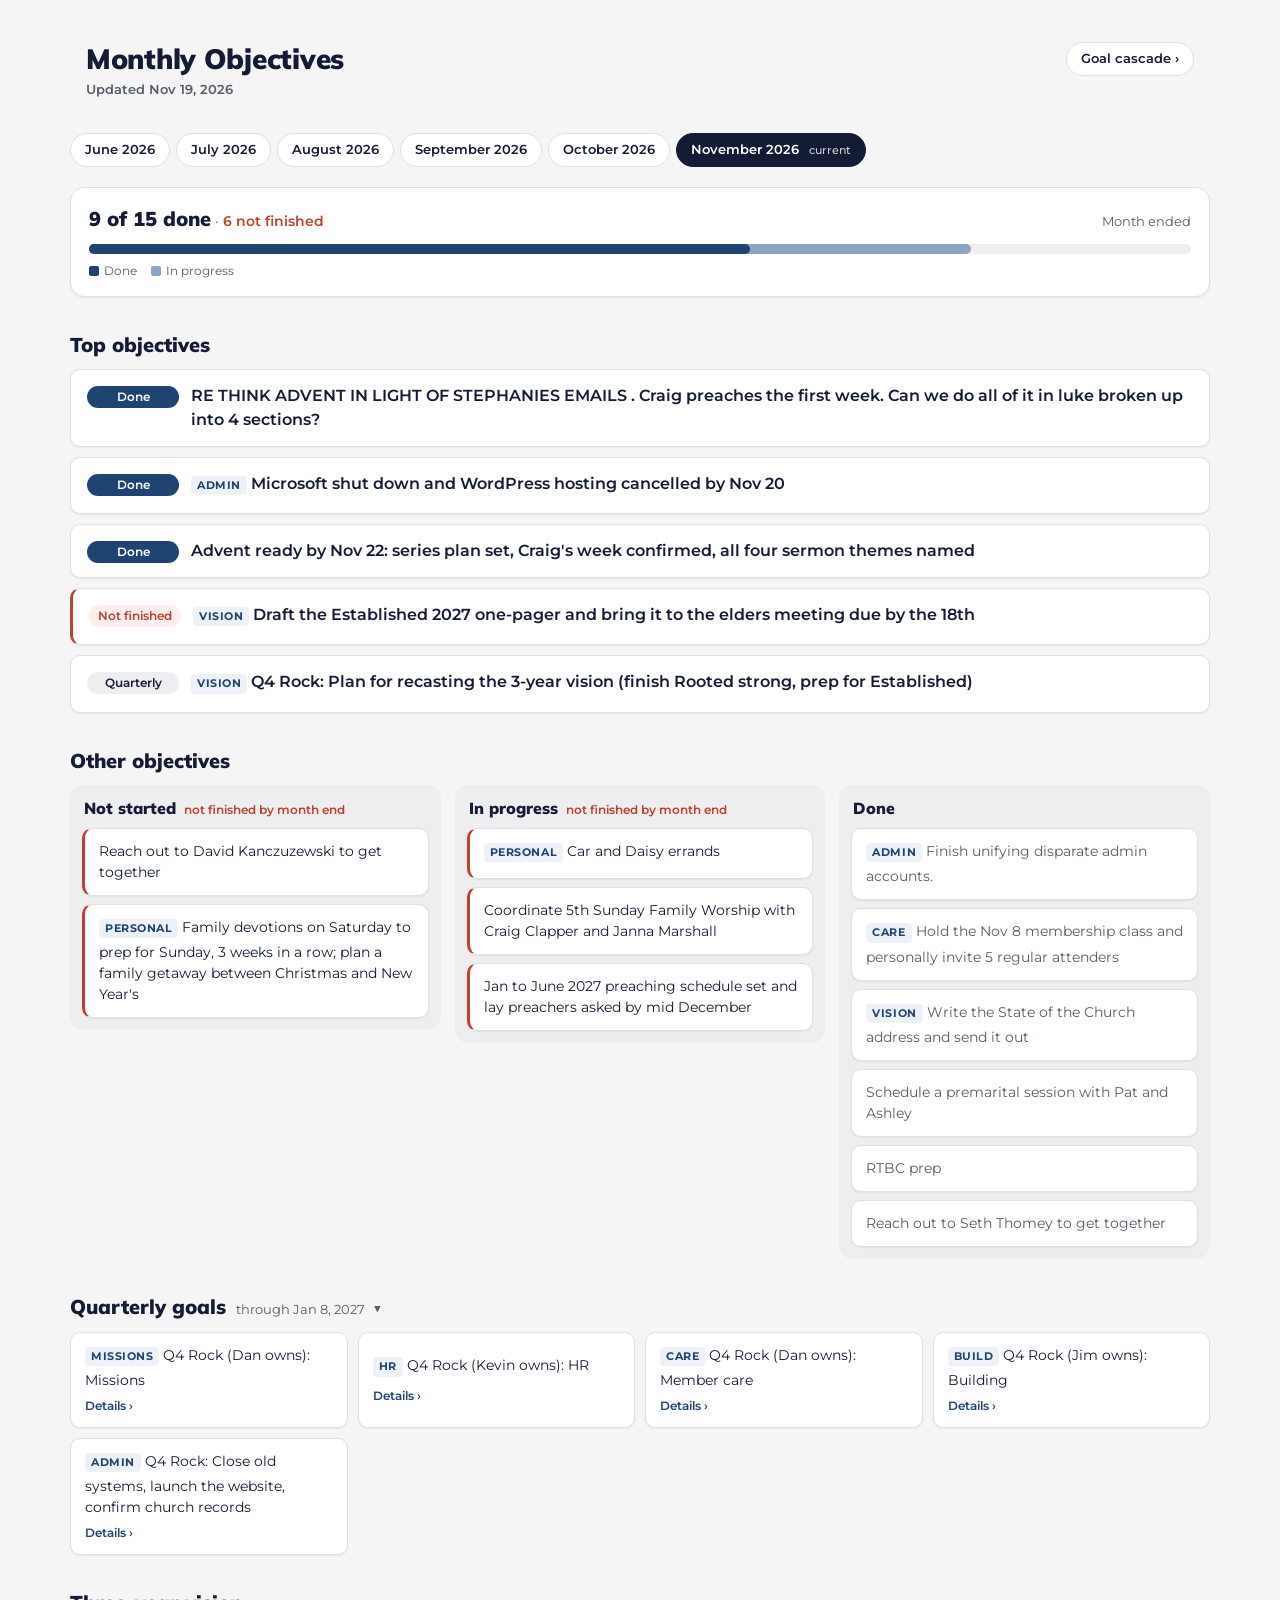
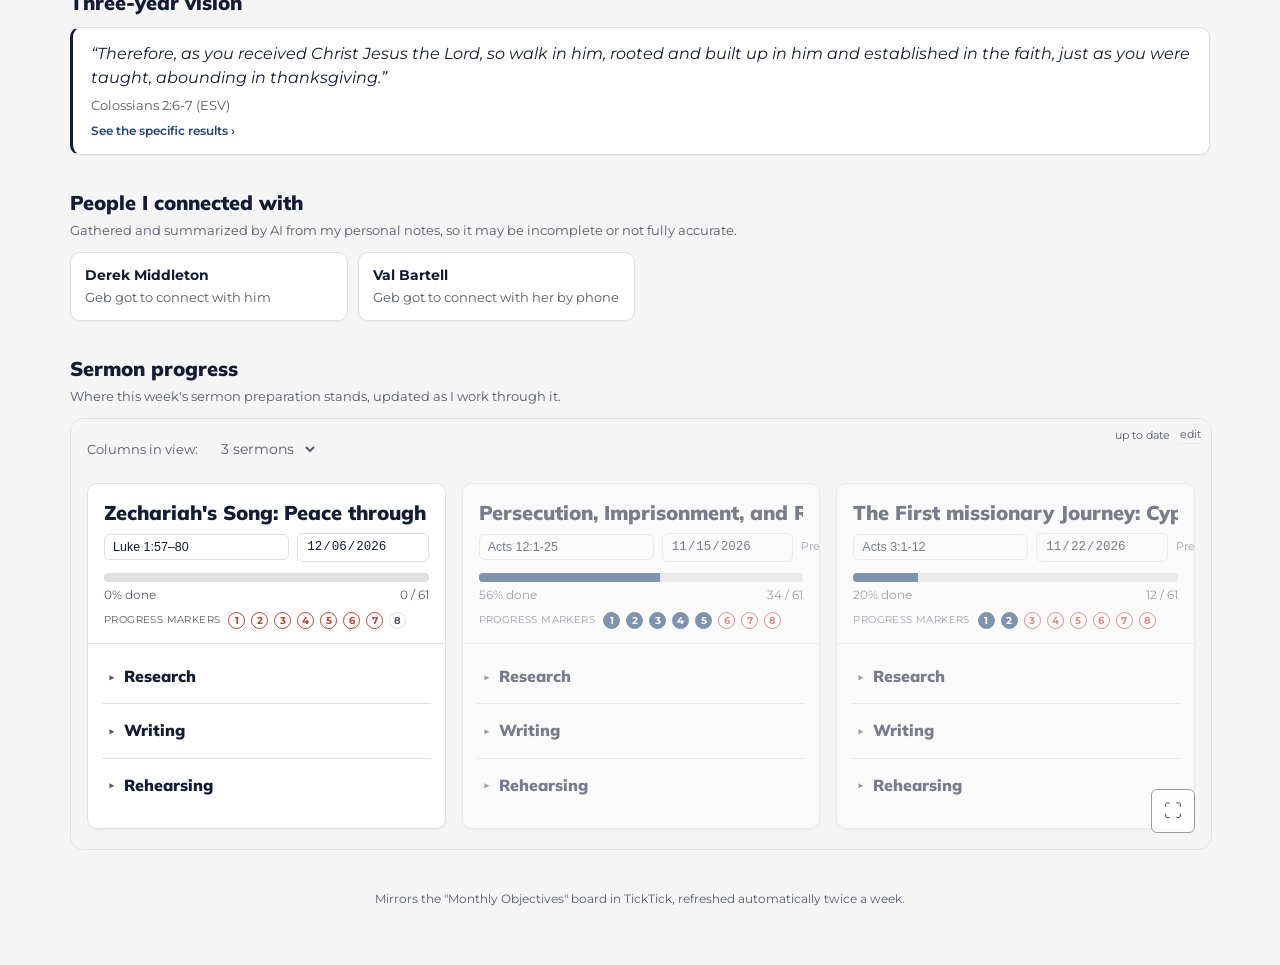
==== commit a953c387: "Refresh dashboard 2026-11-19" ====
--- a/index.html
+++ b/index.html
@@ -145,7 +145,7 @@
   </div>
 </div>
 
-<script id="data" type="application/json">{"title": "Monthly Objectives", "subtitle": "Trinity Bible Church", "lastUpdated": "2026-11-16", "ticktickProjectId": "6a2c3f2eebcf3900000001fe", "months": [{"key": "2026-06", "label": "June 2026", "items": [{"title": "Connect and Care For Unruhs", "status": "done", "top": false}, {"title": "Begin working on Colossians memorization.", "status": "inProgress", "top": false}, {"title": "Write your EFCA paper for licensing", "status": "done", "top": true}, {"title": "Draft a Discipleship model and present that to the elders", "status": "notStarted", "top": true}, {"title": "Thank volunteers three times from the stage.", "status": "notStarted", "top": false}, {"title": "Have a deep work about how to care for flock well on June 19th", "status": "notStarted", "top": false}, {"title": "Research sermon hosting options: Go, no go on SermonAudio.com", "status": "done", "top": false}, {"title": "Follow up with elders on how discipleship is going", "status": "notStarted", "top": false}, {"title": "Fix the www domain issue with our website", "status": "notStarted", "top": false}, {"title": "Draft a guest connection Sunday morning SOP for volunteers to folllow [Delegate to Unruhs?]", "status": "notStarted", "top": true}, {"title": "Go, no-go on scripture memory day", "status": "done", "top": false}, {"title": "Scripture memory is actively encouraged during announcements and in church life.", "status": "done", "top": false}, {"title": "New guest connection workers trained and ready to serve.", "status": "done", "top": false}, {"title": "Add Geb as the Ministry team leader over the website", "status": "done", "top": false}, {"title": "Set aside a week to do long-range planning for preaching through Acts.", "status": "done", "top": false}, {"title": "Get Dwight trained in church center scheduling so that he can manage the guest connection volunteer schedule.", "status": "done", "top": true}, {"title": "Hosting and Website credentials unified into a corporate account", "status": "inProgress", "top": false}, {"title": "Connect with Ben Chambers to get the next steps for Tech Team defined", "status": "done", "top": false}, {"title": "All personal accounts consolidated to corporate accounts (email, logins, website, YouTube, Google Drive, Microsoft, G Suite, tech team slide email)", "status": "inProgress", "top": false}, {"title": "Discipleship - Implement elders' monthly discipleship", "status": "quarterly", "top": false}, {"title": "Technology: go, no-go on Sermon Audio.", "status": "quarterly", "top": false}, {"title": "EFCA credentialing.", "status": "quarterly", "top": false}, {"title": "Guest connections rock.", "status": "quarterly", "top": false}, {"title": "Three-year theme rock", "status": "quarterly", "top": false}, {"title": "Talk With Paula Ralph to clear the way for Dwight to serve. Make sure she's ok.", "status": "inProgress", "top": false}, {"title": "(Done) Call Dan Foster", "status": "notStarted", "top": false}, {"title": "Call Dave Stowasser", "status": "notStarted", "top": false}, {"title": "I want to be transparent and help the elders understand what my life looks like by 1) Sharing monthly goals 2) Being more intentional in discussion", "status": "inProgress", "top": false}, {"title": "Have the proposed tech team changes implemented with Ben Chambers", "status": "inProgress", "top": false}, {"title": "Prepare an agenda for the deep work session to be ready help guide a discussion about guest connection.", "status": "done", "top": false}], "people": [{"name": "Dwight and Demi Unruh", "note": "serving on the guest connection team"}, {"name": "Nathan Delguanto", "note": "at GSM; talked about relationships"}, {"name": "Tipton family (Elizabeth)", "note": "visiting family with a young daughter"}, {"name": "Jason D.", "note": "neighbor; helped him after storm damage"}, {"name": "Becky Ridgewood", "note": "Edwardsburg neighbor; middle school teacher"}, {"name": "Pat and Ashley", "note": "premarital counseling"}, {"name": "Dan Foster", "note": "checked in and encouraged him"}, {"name": "Ben Peak", "note": "connected at Camp Raybird and men's group"}, {"name": "Holden, Josiah, and Jordan", "note": "young men met at Camp Raybird"}, {"name": "Mitch and Kate", "note": "camp director at Camp Raybird"}, {"name": "Garrett Lerner", "note": "Geb got to connect with him over breakfast"}, {"name": "Kevin Korhorn", "note": "joined a conversation with Garrett Lerner"}, {"name": "Josh and Reagan", "note": "young adults met at a young adults event"}, {"name": "Elena", "note": "young adult; training to be a financial advisor"}, {"name": "Tae Bae", "note": "checked in with him by phone"}, {"name": "Jim and Paula Ralph", "note": "reached out to them"}]}, {"key": "2026-07", "label": "July 2026", "items": [{"title": "Begin a routine for working on Colossians memorization.", "status": "done", "top": false}, {"title": "Draft a Discipleship model and present that to the elders", "status": "inProgress", "top": true}, {"title": "Thank volunteers three times from the stage.", "status": "done", "top": false}, {"title": "Have a deep-work session on caring well for the flock", "status": "inProgress", "top": false}, {"title": "Follow up with elders on how discipleship is going", "status": "notStarted", "top": false}, {"title": "Fix the www domain issue with our website", "status": "inProgress", "top": true}, {"title": "Draft a guest connection Sunday morning SOP for volunteers to folllow [Delegate to Unruhs?]", "status": "inProgress", "top": true}, {"title": "Hosting and Website credentials unified into a corporate account", "status": "inProgress", "top": false}, {"title": "All personal accounts consolidated to corporate accounts (email, logins, website, YouTube, Google Drive, Microsoft, G Suite, tech team slide email)", "status": "inProgress", "top": false}, {"title": "Talk With Paula Ralph to clear the way for Dwight to serve. Make sure she's feeling Ok with how how the unruhs are integrating", "status": "done", "top": false}, {"title": "I want to be transparent and help the elders understand what my life looks like by 1) Sharing monthly goals 2) Being more intentional in discussion", "status": "done", "top": false}, {"title": "Have the proposed tech team changes implemented with Ben Chambers", "status": "inProgress", "top": false}, {"title": "Schedule out my preaching calendar for the rest of the year", "status": "inProgress", "top": false}, {"title": "Care for my family well by preparing for the September baby: Finish as much planning and logistics ahead of time and plan out natural ways to slow down", "status": "done", "top": false}, {"title": "Set aside strategic time to prepare for the Quarterly Pulse: reflect on the quarter and review the VTO", "status": "inProgress", "top": false}, {"title": "Reach out to some individual young adults to invite them to the summer party (i.e. Delgauntos, Kalamazoo crew, Jeremy)", "status": "done", "top": false}, {"title": "Get together with Stephanie to move church things forward", "status": "done", "top": false}, {"title": "Get together with Lori to pre for RTBC", "status": "done", "top": false}, {"title": "Call Dan Foster again", "status": "done", "top": false}, {"title": "Have one of the other elders family over (the Korhorns or the Jones this month)", "status": "notStarted", "top": false}, {"title": "Begin tracking my hours again to be able to share with the elders", "status": "done", "top": false}, {"title": "Continue implementing the monthly objectives system", "status": "inProgress", "top": false}, {"title": "Plan out the teaching theme for the year for RTBC", "status": "done", "top": false}, {"title": "create a template within planning center to host a digital bulletin", "status": "done", "top": false}, {"title": "Switch to utilizing a digital bulletin weekly", "status": "done", "top": false}, {"title": "promote the digital bulletin and add links to the church app, QR codes etc", "status": "inProgress", "top": false}, {"title": "continue to encourage the rooted vision", "status": "done", "top": false}, {"title": "Get Binders ordered", "status": "done", "top": false}, {"title": "Figure out better sermonaudio hosting option since SA and YASH seem not to be options", "status": "done", "top": false}, {"title": "Share the Gospel consistenly with Garret by having breakfast together after Friday AMs", "status": "done", "top": false}, {"title": "Schedule a membership class.", "status": "done", "top": false}, {"title": "Prepare an intial draft of plans for the teaching topics of the year for rtbc", "status": "done", "top": false}, {"title": "Communicate Membership class date and promote", "status": "done", "top": false}, {"title": "(multiple see details)", "status": "done", "top": false}, {"title": "Migrate the church's website to churchco so that anyone can edit the website", "status": "inProgress", "top": false}, {"title": "updated visual looks of church center app", "status": "done", "top": false}, {"title": "take some young men out for lunch. Josh korhorn Peter s", "status": "notStarted", "top": false}, {"title": "Tech: Improve livestream", "status": "quarterly", "top": false}, {"title": "Tech: Continue to integrate Jay", "status": "quarterly", "top": false}, {"title": "Tech: Implement Sermon Audio", "status": "quarterly", "top": false}, {"title": "Tech: Post the livestream (or link) once a week to Facebook, X, and YouTube", "status": "quarterly", "top": false}, {"title": "Tech: Evaluate posting on Instagram", "status": "quarterly", "top": false}, {"title": "Admin: Church website migration approved and launched", "status": "quarterly", "top": false}, {"title": "Admin: Fix domain issue", "status": "quarterly", "top": false}, {"title": "Admin: Unify disparate personal accounts into a corporate account(s)", "status": "quarterly", "top": false}, {"title": "Admin: Fully migrate from and shut down (if appropriate) Microsoft", "status": "quarterly", "top": false}, {"title": "Discipleship: Improve small group participation to 50% of attendees (40 adults) — FBF, Friday Morning Men's, Women's Group, Agape Group", "status": "quarterly", "top": false}, {"title": "Discipleship: Schedule the fall Men's and Women's retreats", "status": "quarterly", "top": false}, {"title": "Discipleship: Equip the church to use the SPECKS Bible study method", "status": "quarterly", "top": false}, {"title": "Discipleship: Continue implementing the 3-year vision (Rooted, Established, Abounding)", "status": "quarterly", "top": false}, {"title": "Discipleship: Develop and test a strategy for shepherding the flock", "status": "quarterly", "top": false}, {"title": "Discipleship: Define the discipleship development track", "status": "quarterly", "top": false}, {"title": "Discipleship: Each elder actively meeting with a potential leader", "status": "quarterly", "top": false}], "people": [{"name": "Dane", "note": "new neighbor; deputy with Cass County"}, {"name": "Jana Marshall and Nicole Marshall", "note": "connected Sunday morning"}, {"name": "Stephanie Jones", "note": "ongoing admin partnership"}, {"name": "John McColley", "note": "connected by phone about Logan"}, {"name": "Doug Nienmeyer", "note": "visiting preacher; coordinating dates"}, {"name": "Lyn", "note": "talked with her after the sermon"}, {"name": "Luke", "note": "young adult; final year at Spring Arbor"}, {"name": "Dan Foster", "note": "checked in by phone; doing better"}, {"name": "Jay and Elizabeth", "note": "Jay is an RN; interested in the tech team"}, {"name": "David K", "note": "Parker's friend; ongoing gospel conversations"}, {"name": "Mike Alby", "note": "considering settling at Trinity"}, {"name": "Dylan McColley", "note": "update on Logan's training"}, {"name": "Laura Szl", "note": "planning young adults curriculum"}, {"name": "Chris and Justin", "note": "from Maurer Well Service; invited to church picnic"}, {"name": "Stephanie M., Casey, Amelia, and Marshall", "note": "had dessert together"}, {"name": "Matt Enis", "note": "reached out by phone"}, {"name": "Paula Ralph", "note": "reached out by phone"}]}, {"key": "2026-08", "label": "August 2026", "items": [{"title": "Begin a routine for working on Colossians memorization.", "status": "done", "top": false}, {"title": "Draft a Discipleship model and present that to the elders", "status": "inProgress", "top": false}, {"title": "Schedule a deep-work session on caring well for the flock", "status": "notStarted", "top": false}, {"title": "Check in with elders on how discipleship is going.", "status": "inProgress", "top": false}, {"title": "Fix the www domain issue with our website (progress made, called John Marshall, but this is still stuck)", "status": "inProgress", "top": false}, {"title": "Draft a guest connection Sunday morning SOP for volunteers to folllow", "status": "done", "top": false}, {"title": "All personal accounts consolidated to corporate accounts (Website Hosting, email, Migrate Google Business over to our admin account, website, YouTube, Google Drive, Microsoft, G Suite, tech team slide email)", "status": "inProgress", "top": false}, {"title": "Get together with Stephanie to move church things forward", "status": "done", "top": false}, {"title": "Continue implementing the monthly objectives system", "status": "done", "top": false}, {"title": "Connect with some of the young men.", "status": "done", "top": false}, {"title": "Tech: Improve livestream", "status": "inProgress", "top": false}, {"title": "Tech: Implement Sermon Audio", "status": "done", "top": true}, {"title": "Tech: $ Post the livestream (or link) once a week to Facebook, X, and YouTube", "status": "done", "top": false}, {"title": "Admin: Church website migration approved and launched", "status": "inProgress", "top": false, "qg": "QG1"}, {"title": "Admin: Unify disparate personal accounts into a corporate account(s)", "status": "inProgress", "top": false}, {"title": "Discipleship: Continue implementing the 3-year vision (Rooted, Established, Abounding)", "status": "done", "top": false}, {"title": "Focus on winning Souls - \"Do The Work of an Evangelist\"", "status": "done", "top": false}, {"title": "Create and Send out the State of the Church Address", "status": "done", "top": true}, {"title": "Sermon planning week - Wayne Geiger recommended I schedule a week, once a quarter to clear out my meetings and plan out my sermons.", "status": "done", "top": false, "qg": "QG5"}, {"title": "Family $ - Have a strong and healthy family through Ruthies birth and focus on ways to support them during the baby Transition $", "status": "done", "top": false}, {"title": "Discipleship Rock", "status": "quarterly", "top": false, "qg": "QG2", "details": "* Improve participation in small groups to 50% of attendees (40 adults) (FBF, Friday Morning Mens, Woman’s Group, Agape Group)\r\n* Schedule the fall Men’s and Women’s retreats\r\n* \r\n* We equip the church to use the SPECKS bible study method, and \r\n    * Create a bible print out that people can stick in their bibles (business card?, Binder insert) (SPECKS, \"What does it say, mean, do?)\r\n* 3 year vision continued to implemented (Rooted, Established, Abounding)\r\n* Develop and test implement  a strategy for shepherding the flock.  \r\n    * Hold a deep work on this \r\n* Define the discipleship development track\r\n* Each elder actively meeting with a potential leader"}, {"title": "Admin Rock", "status": "quarterly", "top": false, "qg": "QG1", "details": "* Church website migration approved and launched \r\n* Fix domain issue\r\n* Unify disparate personal accounts into a corporate account(s)\r\n* Fully migrate from and shutdown (if appropriate) microsoft"}, {"title": "Tech Rock", "status": "quarterly", "top": false, "qg": "QG3", "details": "* Improve livestream\r\n    * The tech team has enhanced the board settings to make it sound better\r\n    * We consitently have good sermon audio\r\n    * The livestream has improved to the point where people are commenting on how the livestream has improved\r\n* Continue to integrate Jay by having him acticaly participate in tech \r\n* The tech team implements using SermonAudio weekly\r\n* Post live steam/link once a week to Facebook, X,  and YouTube. (this will happen automatically through sermonaudio.com)\r\n* Evaluate posting on Instagram."}, {"title": "Focus on winning Souls by having more meals with people who are seeking \"Do The Work of an Evangelist\" (2 Tim. 4:5)", "status": "quarterly", "top": false, "qg": "QG4"}, {"title": "Mature my preaching by reading reflecting, and implementing what I'm learning: Read Motyers book, and another book", "status": "done", "top": true}, {"title": "Strengthen my daily and weekly routines this fall by doing my AM/PM/and office routine 5/7 days a week.", "status": "quarterly", "top": false, "qg": "QG6"}, {"title": "Mature my preaching by reading 4 books, and intentionally logging post-sermon comments in my sermon log", "status": "quarterly", "top": false, "qg": "QG5"}, {"title": "Connect with Laura Sz about young adults and pick a study for the fall", "status": "done", "top": false}, {"title": "Have a meal with Josh Galvin and confirm we're good to use Community for RTBC", "status": "done", "top": false}, {"title": "Help administratively prepare for Gunn Park outdoor service (connect with Stephanie M., Send out church text, print bulletins, prepare children's sermon, prep sermon)", "status": "done", "top": false}, {"title": "Guest Connection SOP - Get Feedback and begin implementing", "status": "inProgress", "top": false}, {"title": "changed billing credit card on file for microsoft and ChurchCenter", "status": "done", "top": false}, {"title": "Family - Complete some house projects before Baby is Due in September: Vent bathroom Fan to outside and replace fan + Rotate Tires", "status": "done", "top": false}, {"title": "Unexpected: Fix the Gap left by James Solarek for Released Time Bible Class. James Solarek was a key volunteer who just dropped out. I need reconfigure the teaching schedule, prepare a lesson for the first event, and reconfigure who is in charge of the games.", "status": "done", "top": false}, {"title": "started Facebook ads for grief share and Trinity", "status": "done", "top": false}], "people": [{"name": "Elaina", "note": "KFG intern"}, {"name": "Jay and Elizabeth", "note": "connected at church"}, {"name": "Meghan Hogarth", "note": "considering a camp internship; asked for a referral"}, {"name": "Lauren, Myra, and Yelka", "note": "had ice cream together with Ruthie"}, {"name": "Josh Galvin", "note": "Assistant Pastor at Community Church of Edwardsburg; planning RTBC"}, {"name": "Caleb and Anna", "note": "welcomed twins, Micah and Rowan"}, {"name": "Garrett Lerner", "note": "breakfast conversation; ongoing gospel conversations"}, {"name": "Ben Peak", "note": "breakfast connection"}, {"name": "David K", "note": "Geb got to connect with him again"}, {"name": "Ben Balos", "note": "looking for a new church home"}, {"name": "Lyn", "note": "connected at the outdoor service"}, {"name": "Stephanie Jones", "note": "quarterly check-in on church admin"}, {"name": "Pat and Ashley", "note": "continued premarital counseling"}, {"name": "Doug", "note": "phone call and connection"}, {"name": "Samuel Snodgrass", "note": "connected through RTBC"}, {"name": "Jacob", "note": "band teacher at Edwardsburg School; met at RTBC open house"}, {"name": "Drew Gardner", "note": "director of Bair Lake Bible Camp"}, {"name": "Gary", "note": "covering preaching for a nearby church"}], "quarterEndDate": "2026-10-17", "quarterStartDate": "2026-10-15"}, {"key": "2026-09", "label": "September 2026", "items": [{"title": "Admin: Unify disparate personal accounts into a corporate account(s)", "status": "inProgress", "top": false, "qg": "QG1"}, {"title": "Develop a SPECKS Bible Study printout with Dan that people can stick in their bibles.", "status": "done", "top": false, "qg": "QG2"}, {"title": "Prepare my lessons for release Time Bible Class by End of September", "status": "inProgress", "top": true}, {"title": "Fix the www domain issue", "status": "done", "top": true, "qg": "QG1"}, {"title": "Have the baby 🤪🐣", "status": "done", "top": false}, {"title": "Finish", "status": "inProgress", "top": false}, {"title": "Visit Betsy and Dean Rowell with Dan. Check in and tell her the treasurer asked us to let you know that giving via zelle is done", "status": "done", "top": false, "qg": "QG1"}, {"title": "[QCG1] transfer over old domains from John's personal account to a church account", "status": "done", "top": false}, {"title": "Add Sermon Outline to back of Church Bulletin Template", "status": "done", "top": false}, {"title": "RTBC Bus Registration - Schedule appointment to get Church bus registered", "status": "done", "top": false}, {"title": "Tech - Bulk Upload previous sermons that had not been added to Sermonaudio.com as a part of our migration to sermonaudio", "status": "done", "top": false, "qg": "QG3"}, {"title": "Fall Festival - Complete preparation logistics, and ensure the booth staffed, then setup/tore down", "status": "done", "top": false}, {"title": "After several months of communication, we tracked down the issue with our website domain (trinityedwardsburg.org). This and 3 other old domains) are now transferred over to a corporate godaddy.com account", "status": "done", "top": false, "qg": "QG1"}, {"title": "Improve my preaching by finishing Arnold Dallimore's biography of Spurgeon and \"On Writing Well\" by WIlliam Zinzer", "status": "done", "top": false, "qg": "QG5"}, {"title": "Ensure that the tech team continues to utilize sermonaudio.com so that the livestream gets posted automatically to Facebook, Sermon Audio, and youtube", "status": "done", "top": false, "qg": "QG3"}, {"title": "Annual Ministry Report: 1. Make Final tweaks to the form 2. Send it out to ministry leaders and elders with a due date for when you need it back by", "status": "done", "top": false}, {"title": "Implement Paula Ralph's changes to the guest connection SOP, and then email out the SOP to the guest connection team.", "status": "done", "top": false, "qg": "QG2"}, {"title": "Complete this month's sermon preparation a little earlier by following my weekly progress markers", "status": "inProgress", "top": true, "qg": "QG5"}, {"title": "Complete preparation logistics for released time Bible class", "status": "done", "top": false}, {"title": "Listen to a chapter from the Book of Colosian at least once a day, 4 out of seven days a week.", "status": "inProgress", "top": false, "qg": "QG6"}, {"title": "Check in with elders on how discipleship is going.", "status": "done", "top": false, "qg": "QG2"}, {"title": "Revisit my preaching schedule and determine how I will preach through the the rest of the book of Acts", "status": "inProgress", "top": false, "qg": "QG5"}, {"title": "Discipleship Rock", "status": "quarterly", "top": false, "qg": "QG2", "details": "* Improve participation in small groups to 50% of attendees (40 adults) (FBF, Friday Morning Mens, Woman’s Group, Agape Group)\r\n* Schedule the fall Men’s and Women’s retreats\r\n* We equip the church to use the SPECKS bible study method, and \r\n    * Create a bible print out that people can stick in their bibles (business card?, Binder insert) (SPECKS, \"What does it say, mean, do?)\r\n* 3 year vision continued to implemented (Rooted, Established, Abounding)\r\n* Develop and test implement  a strategy for shepherding the flock.  \r\n    * Hold a deep work on this \r\n* Define the discipleship development track\r\n* Each elder actively meeting with a potential leader"}, {"title": "Strengthen my daily and weekly routines this fall by doing my AM/PM/and office routine 5/7 days a week.", "status": "quarterly", "top": false, "qg": "QG6"}, {"title": "Mature my preaching by reading 4 books, and intentionally logging post-sermon comments in my sermon log", "status": "quarterly", "top": false, "qg": "QG5"}, {"title": "Focus on winning Souls by having more meals with people who are seeking \"Do The Work of an Evangelist\" (2 Tim. 4:5)", "status": "quarterly", "top": false, "qg": "QG4"}, {"title": "Tech Rock", "status": "quarterly", "top": false, "qg": "QG3", "details": "* Improve livestream\r\n    * The tech team has enhanced the board settings to make it sound better\r\n    * We consitently have good sermon audio\r\n    * The livestream has improved to the point where people are commenting on how the livestream has improved\r\n* Continue to integrate Jay by having him acticaly participate in tech \r\n* The tech team implements using SermonAudio weekly\r\n* Post live steam/link once a week to Facebook, X,  and YouTube. (this will happen automatically through sermonaudio.com)\r\n* Evaluate posting on Instagram."}, {"title": "Admin Rock", "status": "quarterly", "top": false, "qg": "QG1", "details": "* Church website migration approved and launched \r\n* Fix domain issue\r\n* Unify disparate personal accounts into a corporate account(s)\r\n* Fully migrate from and shutdown (if appropriate) microsoft"}], "people": [{"name": "Shelley and Mike Blue", "note": "neighbors; met them on a walk"}, {"name": "Ben Peak", "note": "continued to check in with him"}, {"name": "Barbara", "note": "Nathan Scroggins' wife; connected at the front desk"}, {"name": "Drew Gardner", "note": "lunch; discussed Bair Lake Camp's ministry plans"}, {"name": "Tae Bae", "note": "breakfast with Dan Jones"}, {"name": "Dan Jones", "note": "breakfast with Tae Bae"}, {"name": "Anna and Caleb", "note": "dropped off a meal to celebrate their new twins"}, {"name": "Dawn and Aaron (and daughter Willow)", "note": "visited church for the first time in years, via the RTBC open house"}, {"name": "The Hatfields (Del and spouse)", "note": "friends of the Korhorns; interested in Trinity"}, {"name": "Garrett Lerner", "note": "attended Friday morning group"}, {"name": "Dave Bartels", "note": "Geb got to connect with him"}, {"name": "David K", "note": "Parker's friend; another gospel conversation over lunch"}, {"name": "Nathan Delguanto", "note": "lunch at Chick-fil-A"}, {"name": "Jillian", "note": "connected through Released Time Bible class"}], "quarterEndDate": "2026-10-17", "quarterStartDate": "2026-10-15"}, {"key": "2026-10", "label": "October 2026", "items": [], "note": "No monthly objectives were set this month — we welcomed our new baby! 👶", "people": [{"name": "Jim Parrish", "note": "phone call about the building and Celebration Sunday"}, {"name": "Seth Hill", "note": "enjoyed the men's retreat; wants to join Friday mornings"}, {"name": "Dave Fishbaugh", "note": "agreed to help with a prayer chain"}, {"name": "Dwight and Demi Unruh", "note": "agreed to help with People Updates texting"}, {"name": "Jay and Elizabeth Tipton", "note": "Geb got to connect with them"}, {"name": "Brantley Settle", "note": "connected at RTBC"}, {"name": "Elaina", "note": "KFG intern; heard more of her family background"}, {"name": "AJ", "note": "neighbor in Edwardsburg; new baby Noel"}]}, {"key": "2026-11", "label": "November 2026", "items": [{"title": "[Nov] [ADMIN] Finish unifying disparate admin accounts.", "status": "done", "top": false}, {"title": "RE THINK ADVENT IN LIGHT OF STEPHANIES EMAILS . Craig preaches the first week. Can we do all of it in luke broken up into 4 sections?", "status": "done", "top": true}, {"title": "[Nov] [CARE] Hold the Nov 8 membership class and personally invite 5 regular attenders", "status": "done", "top": false}, {"title": "[Nov] [ADMIN] Microsoft shut down and WordPress hosting cancelled by Nov 20", "status": "done", "top": true}, {"title": "[Nov] Advent ready by Nov 22: series plan set, Craig's week confirmed, all four sermon themes named", "status": "done", "top": true}, {"title": "[Nov] [Personal] Car and Daisy errands", "status": "inProgress", "top": false}, {"title": "[Nov] [VISION] Write the State of the Church address and send it out", "status": "done", "top": false}, {"title": "[Nov] Schedule a premarital session with Pat and Ashley", "status": "done", "top": false}, {"title": "[Nov] RTBC prep", "status": "done", "top": false}, {"title": "[Nov] Reach out to Seth Thomey to get together", "status": "done", "top": false}, {"title": "[Nov] Coordinate 5th Sunday Family Worship with Craig Clapper and Janna Marshall", "status": "inProgress", "top": false}, {"title": "[MISSIONS] Q4 Rock (Dan owns): Missions", "status": "quarterly", "top": false, "details": "* Owner: Dan. Due Jan 7, 2027. On my board so I can support it.\n* Supporting long-term missionaries\n* We have created our short-term missions process\n* Go/No Go on supporting the Guest's"}, {"title": "[HR] Q4 Rock (Kevin owns): HR", "status": "quarterly", "top": false, "details": "* Owner: Kevin. Due Jan 7, 2027. On my board so I can support it.\n* Dan/Geb visit Betsy\n* Geb's 2027 compensation approved and presented to him\n* Geb's quarterly (annual, as this is the 4th quarter) review completed\n* Communicate the DCI matrix, update accountability chart, and communicate role descriptions to the church"}, {"title": "[Nov] [VISION] Draft the Established 2027 one-pager and bring it to the elders meeting due by the 18th", "status": "notStarted", "top": true}, {"title": "[Nov] Jan to June 2027 preaching schedule set and lay preachers asked by mid December", "status": "inProgress", "top": false}, {"title": "[Nov] Reach out to David Kanczuzewski to get together", "status": "notStarted", "top": false}, {"title": "[Nov] [Personal] Family devotions on Saturday to prep for Sunday, 3 weeks in a row; plan a family getaway between Christmas and New Year's", "status": "notStarted", "top": false}, {"title": "[CARE] Q4 Rock (Dan owns): Member care", "status": "quarterly", "top": false, "details": "* Owner: Dan. Due Jan 7, 2027. On my board so I can support it. Items from the Oct 16 planning meeting.\n* Earlier wording (kept for review): \"Finish our discipleship track / pathway\"; \"Decide who is responsible for whom\"\n* Go/No Go on Agape Groups in winter and spring\n* Developing leaders and Discipleship: finish our Discipleship track / pathway\n* Who is responsible for whom\n* Define the TBCoE way of member care"}, {"title": "[BUILD] Q4 Rock (Jim owns): Building", "status": "quarterly", "top": false, "details": "* Owner: Jim. Due Jan 7, 2027. On my board so I can support it.\n* Earlier checklist items (kept for review; they may overlap the new list):\n    * Agree on what our building cost is\n    * Begin the pledge campaign\n* Execute a recasting of the vision\n* Execute Pledge Campaign by when?\n* Pledge campaign: Go/No Go on if we hire a consultant\n* Pick a builder\n* Seek an interim building\n* Determine the scope of the building\n* Determine the scope of the cost (2 million?)"}, {"title": "[VISION] Q4 Rock: Plan for recasting the 3-year vision (finish Rooted strong, prep for Established)", "status": "quarterly", "top": true, "details": "* Owner: Geb. Due Jan 7, 2027.\n* One-pager idea: front has the theme and the five marks of Established (biblical truth, faithfulness to Christ, loving people, growing disciples, growing in fellowship). Back has what we ask people to buy into: 2027 memory verses (starting with Col 2:6-7), column 2 of the reading plan, member care, membership, moving from reading to studying the Bible.\n* Earlier checklist items (kept for review; they may overlap the new list):\n    * One-page Established 2027 plan approved by the elders\n    * Church hears a Rooted year-end review of what God did in 2026\n    * January launch planned: vision Sunday or sermon date, one-sheet printed, communication schedule\n    * Q4 State of the Church update sent out\n    * Our vision for Established sent out to the church (and played Sunday AM?)\n* Finishing out Rooted strong\n* Prepping for Established"}, {"title": "[ADMIN] Q4 Rock: Close old systems, launch the website, confirm church records", "status": "quarterly", "top": false, "details": "* Owner: Geb. Due Jan 7, 2027. Done when every item below is checked.\n* Earlier checklist items (kept for review; they may overlap the new list):\n    * Microsoft shut down: my mailbox and John's exported to Google Drive, subscription cancelled\n    * WordPress / WP Engine hosting cancelled, after the new site is live and old content is backed up\n    * New website live, elders signed off, every old domain points to it\n    * Church name, EIN and nonprofit status confirmed with Michigan and federal records (check with Drew or Corey)\n    * Clearstream cleanup in my email inbox\n* Finish closing out Microsoft\n* Finish closing out WordPress/website hosting\n* Button up the website and launch it\n* Confirm the entities are correct with the state and fed\n* Confirm that anyone who is spending money has a bill.com card and sales tax exempt letter"}], "people": [{"name": "Derek Middleton", "note": "Geb got to connect with him"}, {"name": "Val Bartell", "note": "Geb got to connect with her by phone"}], "quarterEndDate": "2027-01-08"}], "activeMonth": "2026-11", "quarterEndDate": "2027-01-08", "vision": {"reference": "Colossians 2:6-7 (ESV)", "verse": "Therefore, as you received Christ Jesus the Lord, so walk in him, rooted and built up in him and established in the faith, just as you were taught, abounding in thanksgiving.", "results": ["Getting prepared to plant 2nd church - send 1 staff member", "3 Full Time Staff (Pastor, Worship, Youth/Small Group)", "Vibrant Youth Discipleship", "Sunday morning classes (3 Youth, 4 Adult)", "Membership Process Established (Done)", "Release Time Bible Class in 2 school systems", "Complete 1st Tent Meeting", "Missions near and far program", "Core team in place for teaching, worship, admin", "Annual Picnic & Baptism", "In new church facility (not KFG Edwardsburg)", "50% of members have been on an overseas missions trip", "50% of attendees are members", "Completed an Israel Trip", "V/TO complete and Operating system written, shared, and followed by all"]}, "cascade": {"tenYear": {"target": "Plant 5 churches with 1,500 disciples by December 31, 2033.", "due": "2033-12-31"}, "threeYearDue": "2028", "oneYear": {"draftNote": "Draft. The elders never fully settled these. We did not get the time to finish agreeing on them, clarifying them, and cutting them.", "goals": [{"title": "Church Multiplication Strategy", "items": ["Training young pastors and leaders of the church", "One pastoral assistant/intern", "Go/No Go on Bethel intern"]}, {"title": "Member Care Implementation", "items": ["How to encourage more regular attendees to become members"], "rocks": ["CARE"]}, {"title": "Establish Ministries", "items": ["Get the kids in the lower level of KFG", "Coordinate adult and children memory verses", {"text": "Volunteer multiplication strategy", "sub": ["Coleader with every leader", "Apprenticeship model for every volunteer"]}, "Administrative volunteer(s)", "Identify and empower worship leader(s)", {"text": "Develop and implement Church Center", "sub": ["All team chats are in Church Center", "Membership data complete and correct"]}]}, {"title": "Discipleship", "items": ["Sunday morning classes enhanced", "Youth discipleship enhanced", "Annual picnic and baptism held", {"text": "Established", "sub": ["Biblical truth", "Faithfulness to Christ", "Loving people", "Growing disciples", "Growing in fellowship"]}, {"text": "Moving from reading to studying the Bible", "sub": ["SPECKS"]}, "Evaluate small groups"], "rocks": ["VISION", "CARE"]}, {"title": "Building", "items": ["$1.25m of building funds collected by 12/31/2027", "$1.25m of building pledges (5 year?)", "Go/No Go on interim building", "Continue implementing Building Campaign (Q1)", {"text": "Present to the congregation", "sub": ["Building plans", "Building cost", "Building uses"]}, "24 hour prayer vigil before building campaign begins"], "rocks": ["BUILD"]}, {"title": "Finance", "items": ["Evaluate and confirm financial partners", "Church Center giving fully integrated", "Grant process applied and implemented"], "rocks": ["ADMIN"]}, {"title": "Missions", "items": ["Identify 2nd school system for RTBC", "Tent meeting planned and held", "Israel trip planned", {"text": "__ mission trips held", "sub": ["Camp Raybird", "DR", "Liberia"]}, "Get a second bus"], "note": "Auto-imported from our VTO. We never agreed on these.", "rocks": ["MISSIONS"]}]}, "rockOrder": ["HR", "VISION", "MISSIONS", "ADMIN", "CARE", "BUILD"]}}</script>
+<script id="data" type="application/json">{"title": "Monthly Objectives", "subtitle": "Trinity Bible Church", "lastUpdated": "2026-11-19", "ticktickProjectId": "6a2c3f2eebcf3900000001fe", "months": [{"key": "2026-06", "label": "June 2026", "items": [{"title": "Connect and Care For Unruhs", "status": "done", "top": false}, {"title": "Begin working on Colossians memorization.", "status": "inProgress", "top": false}, {"title": "Write your EFCA paper for licensing", "status": "done", "top": true}, {"title": "Draft a Discipleship model and present that to the elders", "status": "notStarted", "top": true}, {"title": "Thank volunteers three times from the stage.", "status": "notStarted", "top": false}, {"title": "Have a deep work about how to care for flock well on June 19th", "status": "notStarted", "top": false}, {"title": "Research sermon hosting options: Go, no go on SermonAudio.com", "status": "done", "top": false}, {"title": "Follow up with elders on how discipleship is going", "status": "notStarted", "top": false}, {"title": "Fix the www domain issue with our website", "status": "notStarted", "top": false}, {"title": "Draft a guest connection Sunday morning SOP for volunteers to folllow [Delegate to Unruhs?]", "status": "notStarted", "top": true}, {"title": "Go, no-go on scripture memory day", "status": "done", "top": false}, {"title": "Scripture memory is actively encouraged during announcements and in church life.", "status": "done", "top": false}, {"title": "New guest connection workers trained and ready to serve.", "status": "done", "top": false}, {"title": "Add Geb as the Ministry team leader over the website", "status": "done", "top": false}, {"title": "Set aside a week to do long-range planning for preaching through Acts.", "status": "done", "top": false}, {"title": "Get Dwight trained in church center scheduling so that he can manage the guest connection volunteer schedule.", "status": "done", "top": true}, {"title": "Hosting and Website credentials unified into a corporate account", "status": "inProgress", "top": false}, {"title": "Connect with Ben Chambers to get the next steps for Tech Team defined", "status": "done", "top": false}, {"title": "All personal accounts consolidated to corporate accounts (email, logins, website, YouTube, Google Drive, Microsoft, G Suite, tech team slide email)", "status": "inProgress", "top": false}, {"title": "Discipleship - Implement elders' monthly discipleship", "status": "quarterly", "top": false}, {"title": "Technology: go, no-go on Sermon Audio.", "status": "quarterly", "top": false}, {"title": "EFCA credentialing.", "status": "quarterly", "top": false}, {"title": "Guest connections rock.", "status": "quarterly", "top": false}, {"title": "Three-year theme rock", "status": "quarterly", "top": false}, {"title": "Talk With Paula Ralph to clear the way for Dwight to serve. Make sure she's ok.", "status": "inProgress", "top": false}, {"title": "(Done) Call Dan Foster", "status": "notStarted", "top": false}, {"title": "Call Dave Stowasser", "status": "notStarted", "top": false}, {"title": "I want to be transparent and help the elders understand what my life looks like by 1) Sharing monthly goals 2) Being more intentional in discussion", "status": "inProgress", "top": false}, {"title": "Have the proposed tech team changes implemented with Ben Chambers", "status": "inProgress", "top": false}, {"title": "Prepare an agenda for the deep work session to be ready help guide a discussion about guest connection.", "status": "done", "top": false}], "people": [{"name": "Dwight and Demi Unruh", "note": "serving on the guest connection team"}, {"name": "Nathan Delguanto", "note": "at GSM; talked about relationships"}, {"name": "Tipton family (Elizabeth)", "note": "visiting family with a young daughter"}, {"name": "Jason D.", "note": "neighbor; helped him after storm damage"}, {"name": "Becky Ridgewood", "note": "Edwardsburg neighbor; middle school teacher"}, {"name": "Pat and Ashley", "note": "premarital counseling"}, {"name": "Dan Foster", "note": "checked in and encouraged him"}, {"name": "Ben Peak", "note": "connected at Camp Raybird and men's group"}, {"name": "Holden, Josiah, and Jordan", "note": "young men met at Camp Raybird"}, {"name": "Mitch and Kate", "note": "camp director at Camp Raybird"}, {"name": "Garrett Lerner", "note": "Geb got to connect with him over breakfast"}, {"name": "Kevin Korhorn", "note": "joined a conversation with Garrett Lerner"}, {"name": "Josh and Reagan", "note": "young adults met at a young adults event"}, {"name": "Elena", "note": "young adult; training to be a financial advisor"}, {"name": "Tae Bae", "note": "checked in with him by phone"}, {"name": "Jim and Paula Ralph", "note": "reached out to them"}]}, {"key": "2026-07", "label": "July 2026", "items": [{"title": "Begin a routine for working on Colossians memorization.", "status": "done", "top": false}, {"title": "Draft a Discipleship model and present that to the elders", "status": "inProgress", "top": true}, {"title": "Thank volunteers three times from the stage.", "status": "done", "top": false}, {"title": "Have a deep-work session on caring well for the flock", "status": "inProgress", "top": false}, {"title": "Follow up with elders on how discipleship is going", "status": "notStarted", "top": false}, {"title": "Fix the www domain issue with our website", "status": "inProgress", "top": true}, {"title": "Draft a guest connection Sunday morning SOP for volunteers to folllow [Delegate to Unruhs?]", "status": "inProgress", "top": true}, {"title": "Hosting and Website credentials unified into a corporate account", "status": "inProgress", "top": false}, {"title": "All personal accounts consolidated to corporate accounts (email, logins, website, YouTube, Google Drive, Microsoft, G Suite, tech team slide email)", "status": "inProgress", "top": false}, {"title": "Talk With Paula Ralph to clear the way for Dwight to serve. Make sure she's feeling Ok with how how the unruhs are integrating", "status": "done", "top": false}, {"title": "I want to be transparent and help the elders understand what my life looks like by 1) Sharing monthly goals 2) Being more intentional in discussion", "status": "done", "top": false}, {"title": "Have the proposed tech team changes implemented with Ben Chambers", "status": "inProgress", "top": false}, {"title": "Schedule out my preaching calendar for the rest of the year", "status": "inProgress", "top": false}, {"title": "Care for my family well by preparing for the September baby: Finish as much planning and logistics ahead of time and plan out natural ways to slow down", "status": "done", "top": false}, {"title": "Set aside strategic time to prepare for the Quarterly Pulse: reflect on the quarter and review the VTO", "status": "inProgress", "top": false}, {"title": "Reach out to some individual young adults to invite them to the summer party (i.e. Delgauntos, Kalamazoo crew, Jeremy)", "status": "done", "top": false}, {"title": "Get together with Stephanie to move church things forward", "status": "done", "top": false}, {"title": "Get together with Lori to pre for RTBC", "status": "done", "top": false}, {"title": "Call Dan Foster again", "status": "done", "top": false}, {"title": "Have one of the other elders family over (the Korhorns or the Jones this month)", "status": "notStarted", "top": false}, {"title": "Begin tracking my hours again to be able to share with the elders", "status": "done", "top": false}, {"title": "Continue implementing the monthly objectives system", "status": "inProgress", "top": false}, {"title": "Plan out the teaching theme for the year for RTBC", "status": "done", "top": false}, {"title": "create a template within planning center to host a digital bulletin", "status": "done", "top": false}, {"title": "Switch to utilizing a digital bulletin weekly", "status": "done", "top": false}, {"title": "promote the digital bulletin and add links to the church app, QR codes etc", "status": "inProgress", "top": false}, {"title": "continue to encourage the rooted vision", "status": "done", "top": false}, {"title": "Get Binders ordered", "status": "done", "top": false}, {"title": "Figure out better sermonaudio hosting option since SA and YASH seem not to be options", "status": "done", "top": false}, {"title": "Share the Gospel consistenly with Garret by having breakfast together after Friday AMs", "status": "done", "top": false}, {"title": "Schedule a membership class.", "status": "done", "top": false}, {"title": "Prepare an intial draft of plans for the teaching topics of the year for rtbc", "status": "done", "top": false}, {"title": "Communicate Membership class date and promote", "status": "done", "top": false}, {"title": "(multiple see details)", "status": "done", "top": false}, {"title": "Migrate the church's website to churchco so that anyone can edit the website", "status": "inProgress", "top": false}, {"title": "updated visual looks of church center app", "status": "done", "top": false}, {"title": "take some young men out for lunch. Josh korhorn Peter s", "status": "notStarted", "top": false}, {"title": "Tech: Improve livestream", "status": "quarterly", "top": false}, {"title": "Tech: Continue to integrate Jay", "status": "quarterly", "top": false}, {"title": "Tech: Implement Sermon Audio", "status": "quarterly", "top": false}, {"title": "Tech: Post the livestream (or link) once a week to Facebook, X, and YouTube", "status": "quarterly", "top": false}, {"title": "Tech: Evaluate posting on Instagram", "status": "quarterly", "top": false}, {"title": "Admin: Church website migration approved and launched", "status": "quarterly", "top": false}, {"title": "Admin: Fix domain issue", "status": "quarterly", "top": false}, {"title": "Admin: Unify disparate personal accounts into a corporate account(s)", "status": "quarterly", "top": false}, {"title": "Admin: Fully migrate from and shut down (if appropriate) Microsoft", "status": "quarterly", "top": false}, {"title": "Discipleship: Improve small group participation to 50% of attendees (40 adults) — FBF, Friday Morning Men's, Women's Group, Agape Group", "status": "quarterly", "top": false}, {"title": "Discipleship: Schedule the fall Men's and Women's retreats", "status": "quarterly", "top": false}, {"title": "Discipleship: Equip the church to use the SPECKS Bible study method", "status": "quarterly", "top": false}, {"title": "Discipleship: Continue implementing the 3-year vision (Rooted, Established, Abounding)", "status": "quarterly", "top": false}, {"title": "Discipleship: Develop and test a strategy for shepherding the flock", "status": "quarterly", "top": false}, {"title": "Discipleship: Define the discipleship development track", "status": "quarterly", "top": false}, {"title": "Discipleship: Each elder actively meeting with a potential leader", "status": "quarterly", "top": false}], "people": [{"name": "Dane", "note": "new neighbor; deputy with Cass County"}, {"name": "Jana Marshall and Nicole Marshall", "note": "connected Sunday morning"}, {"name": "Stephanie Jones", "note": "ongoing admin partnership"}, {"name": "John McColley", "note": "connected by phone about Logan"}, {"name": "Doug Nienmeyer", "note": "visiting preacher; coordinating dates"}, {"name": "Lyn", "note": "talked with her after the sermon"}, {"name": "Luke", "note": "young adult; final year at Spring Arbor"}, {"name": "Dan Foster", "note": "checked in by phone; doing better"}, {"name": "Jay and Elizabeth", "note": "Jay is an RN; interested in the tech team"}, {"name": "David K", "note": "Parker's friend; ongoing gospel conversations"}, {"name": "Mike Alby", "note": "considering settling at Trinity"}, {"name": "Dylan McColley", "note": "update on Logan's training"}, {"name": "Laura Szl", "note": "planning young adults curriculum"}, {"name": "Chris and Justin", "note": "from Maurer Well Service; invited to church picnic"}, {"name": "Stephanie M., Casey, Amelia, and Marshall", "note": "had dessert together"}, {"name": "Matt Enis", "note": "reached out by phone"}, {"name": "Paula Ralph", "note": "reached out by phone"}]}, {"key": "2026-08", "label": "August 2026", "items": [{"title": "Begin a routine for working on Colossians memorization.", "status": "done", "top": false}, {"title": "Draft a Discipleship model and present that to the elders", "status": "inProgress", "top": false}, {"title": "Schedule a deep-work session on caring well for the flock", "status": "notStarted", "top": false}, {"title": "Check in with elders on how discipleship is going.", "status": "inProgress", "top": false}, {"title": "Fix the www domain issue with our website (progress made, called John Marshall, but this is still stuck)", "status": "inProgress", "top": false}, {"title": "Draft a guest connection Sunday morning SOP for volunteers to folllow", "status": "done", "top": false}, {"title": "All personal accounts consolidated to corporate accounts (Website Hosting, email, Migrate Google Business over to our admin account, website, YouTube, Google Drive, Microsoft, G Suite, tech team slide email)", "status": "inProgress", "top": false}, {"title": "Get together with Stephanie to move church things forward", "status": "done", "top": false}, {"title": "Continue implementing the monthly objectives system", "status": "done", "top": false}, {"title": "Connect with some of the young men.", "status": "done", "top": false}, {"title": "Tech: Improve livestream", "status": "inProgress", "top": false}, {"title": "Tech: Implement Sermon Audio", "status": "done", "top": true}, {"title": "Tech: $ Post the livestream (or link) once a week to Facebook, X, and YouTube", "status": "done", "top": false}, {"title": "Admin: Church website migration approved and launched", "status": "inProgress", "top": false, "qg": "QG1"}, {"title": "Admin: Unify disparate personal accounts into a corporate account(s)", "status": "inProgress", "top": false}, {"title": "Discipleship: Continue implementing the 3-year vision (Rooted, Established, Abounding)", "status": "done", "top": false}, {"title": "Focus on winning Souls - \"Do The Work of an Evangelist\"", "status": "done", "top": false}, {"title": "Create and Send out the State of the Church Address", "status": "done", "top": true}, {"title": "Sermon planning week - Wayne Geiger recommended I schedule a week, once a quarter to clear out my meetings and plan out my sermons.", "status": "done", "top": false, "qg": "QG5"}, {"title": "Family $ - Have a strong and healthy family through Ruthies birth and focus on ways to support them during the baby Transition $", "status": "done", "top": false}, {"title": "Discipleship Rock", "status": "quarterly", "top": false, "qg": "QG2", "details": "* Improve participation in small groups to 50% of attendees (40 adults) (FBF, Friday Morning Mens, Woman’s Group, Agape Group)\r\n* Schedule the fall Men’s and Women’s retreats\r\n* \r\n* We equip the church to use the SPECKS bible study method, and \r\n    * Create a bible print out that people can stick in their bibles (business card?, Binder insert) (SPECKS, \"What does it say, mean, do?)\r\n* 3 year vision continued to implemented (Rooted, Established, Abounding)\r\n* Develop and test implement  a strategy for shepherding the flock.  \r\n    * Hold a deep work on this \r\n* Define the discipleship development track\r\n* Each elder actively meeting with a potential leader"}, {"title": "Admin Rock", "status": "quarterly", "top": false, "qg": "QG1", "details": "* Church website migration approved and launched \r\n* Fix domain issue\r\n* Unify disparate personal accounts into a corporate account(s)\r\n* Fully migrate from and shutdown (if appropriate) microsoft"}, {"title": "Tech Rock", "status": "quarterly", "top": false, "qg": "QG3", "details": "* Improve livestream\r\n    * The tech team has enhanced the board settings to make it sound better\r\n    * We consitently have good sermon audio\r\n    * The livestream has improved to the point where people are commenting on how the livestream has improved\r\n* Continue to integrate Jay by having him acticaly participate in tech \r\n* The tech team implements using SermonAudio weekly\r\n* Post live steam/link once a week to Facebook, X,  and YouTube. (this will happen automatically through sermonaudio.com)\r\n* Evaluate posting on Instagram."}, {"title": "Focus on winning Souls by having more meals with people who are seeking \"Do The Work of an Evangelist\" (2 Tim. 4:5)", "status": "quarterly", "top": false, "qg": "QG4"}, {"title": "Mature my preaching by reading reflecting, and implementing what I'm learning: Read Motyers book, and another book", "status": "done", "top": true}, {"title": "Strengthen my daily and weekly routines this fall by doing my AM/PM/and office routine 5/7 days a week.", "status": "quarterly", "top": false, "qg": "QG6"}, {"title": "Mature my preaching by reading 4 books, and intentionally logging post-sermon comments in my sermon log", "status": "quarterly", "top": false, "qg": "QG5"}, {"title": "Connect with Laura Sz about young adults and pick a study for the fall", "status": "done", "top": false}, {"title": "Have a meal with Josh Galvin and confirm we're good to use Community for RTBC", "status": "done", "top": false}, {"title": "Help administratively prepare for Gunn Park outdoor service (connect with Stephanie M., Send out church text, print bulletins, prepare children's sermon, prep sermon)", "status": "done", "top": false}, {"title": "Guest Connection SOP - Get Feedback and begin implementing", "status": "inProgress", "top": false}, {"title": "changed billing credit card on file for microsoft and ChurchCenter", "status": "done", "top": false}, {"title": "Family - Complete some house projects before Baby is Due in September: Vent bathroom Fan to outside and replace fan + Rotate Tires", "status": "done", "top": false}, {"title": "Unexpected: Fix the Gap left by James Solarek for Released Time Bible Class. James Solarek was a key volunteer who just dropped out. I need reconfigure the teaching schedule, prepare a lesson for the first event, and reconfigure who is in charge of the games.", "status": "done", "top": false}, {"title": "started Facebook ads for grief share and Trinity", "status": "done", "top": false}], "people": [{"name": "Elaina", "note": "KFG intern"}, {"name": "Jay and Elizabeth", "note": "connected at church"}, {"name": "Meghan Hogarth", "note": "considering a camp internship; asked for a referral"}, {"name": "Lauren, Myra, and Yelka", "note": "had ice cream together with Ruthie"}, {"name": "Josh Galvin", "note": "Assistant Pastor at Community Church of Edwardsburg; planning RTBC"}, {"name": "Caleb and Anna", "note": "welcomed twins, Micah and Rowan"}, {"name": "Garrett Lerner", "note": "breakfast conversation; ongoing gospel conversations"}, {"name": "Ben Peak", "note": "breakfast connection"}, {"name": "David K", "note": "Geb got to connect with him again"}, {"name": "Ben Balos", "note": "looking for a new church home"}, {"name": "Lyn", "note": "connected at the outdoor service"}, {"name": "Stephanie Jones", "note": "quarterly check-in on church admin"}, {"name": "Pat and Ashley", "note": "continued premarital counseling"}, {"name": "Doug", "note": "phone call and connection"}, {"name": "Samuel Snodgrass", "note": "connected through RTBC"}, {"name": "Jacob", "note": "band teacher at Edwardsburg School; met at RTBC open house"}, {"name": "Drew Gardner", "note": "director of Bair Lake Bible Camp"}, {"name": "Gary", "note": "covering preaching for a nearby church"}], "quarterEndDate": "2026-10-17", "quarterStartDate": "2026-10-15"}, {"key": "2026-09", "label": "September 2026", "items": [{"title": "Admin: Unify disparate personal accounts into a corporate account(s)", "status": "inProgress", "top": false, "qg": "QG1"}, {"title": "Develop a SPECKS Bible Study printout with Dan that people can stick in their bibles.", "status": "done", "top": false, "qg": "QG2"}, {"title": "Prepare my lessons for release Time Bible Class by End of September", "status": "inProgress", "top": true}, {"title": "Fix the www domain issue", "status": "done", "top": true, "qg": "QG1"}, {"title": "Have the baby 🤪🐣", "status": "done", "top": false}, {"title": "Finish", "status": "inProgress", "top": false}, {"title": "Visit Betsy and Dean Rowell with Dan. Check in and tell her the treasurer asked us to let you know that giving via zelle is done", "status": "done", "top": false, "qg": "QG1"}, {"title": "[QCG1] transfer over old domains from John's personal account to a church account", "status": "done", "top": false}, {"title": "Add Sermon Outline to back of Church Bulletin Template", "status": "done", "top": false}, {"title": "RTBC Bus Registration - Schedule appointment to get Church bus registered", "status": "done", "top": false}, {"title": "Tech - Bulk Upload previous sermons that had not been added to Sermonaudio.com as a part of our migration to sermonaudio", "status": "done", "top": false, "qg": "QG3"}, {"title": "Fall Festival - Complete preparation logistics, and ensure the booth staffed, then setup/tore down", "status": "done", "top": false}, {"title": "After several months of communication, we tracked down the issue with our website domain (trinityedwardsburg.org). This and 3 other old domains) are now transferred over to a corporate godaddy.com account", "status": "done", "top": false, "qg": "QG1"}, {"title": "Improve my preaching by finishing Arnold Dallimore's biography of Spurgeon and \"On Writing Well\" by WIlliam Zinzer", "status": "done", "top": false, "qg": "QG5"}, {"title": "Ensure that the tech team continues to utilize sermonaudio.com so that the livestream gets posted automatically to Facebook, Sermon Audio, and youtube", "status": "done", "top": false, "qg": "QG3"}, {"title": "Annual Ministry Report: 1. Make Final tweaks to the form 2. Send it out to ministry leaders and elders with a due date for when you need it back by", "status": "done", "top": false}, {"title": "Implement Paula Ralph's changes to the guest connection SOP, and then email out the SOP to the guest connection team.", "status": "done", "top": false, "qg": "QG2"}, {"title": "Complete this month's sermon preparation a little earlier by following my weekly progress markers", "status": "inProgress", "top": true, "qg": "QG5"}, {"title": "Complete preparation logistics for released time Bible class", "status": "done", "top": false}, {"title": "Listen to a chapter from the Book of Colosian at least once a day, 4 out of seven days a week.", "status": "inProgress", "top": false, "qg": "QG6"}, {"title": "Check in with elders on how discipleship is going.", "status": "done", "top": false, "qg": "QG2"}, {"title": "Revisit my preaching schedule and determine how I will preach through the the rest of the book of Acts", "status": "inProgress", "top": false, "qg": "QG5"}, {"title": "Discipleship Rock", "status": "quarterly", "top": false, "qg": "QG2", "details": "* Improve participation in small groups to 50% of attendees (40 adults) (FBF, Friday Morning Mens, Woman’s Group, Agape Group)\r\n* Schedule the fall Men’s and Women’s retreats\r\n* We equip the church to use the SPECKS bible study method, and \r\n    * Create a bible print out that people can stick in their bibles (business card?, Binder insert) (SPECKS, \"What does it say, mean, do?)\r\n* 3 year vision continued to implemented (Rooted, Established, Abounding)\r\n* Develop and test implement  a strategy for shepherding the flock.  \r\n    * Hold a deep work on this \r\n* Define the discipleship development track\r\n* Each elder actively meeting with a potential leader"}, {"title": "Strengthen my daily and weekly routines this fall by doing my AM/PM/and office routine 5/7 days a week.", "status": "quarterly", "top": false, "qg": "QG6"}, {"title": "Mature my preaching by reading 4 books, and intentionally logging post-sermon comments in my sermon log", "status": "quarterly", "top": false, "qg": "QG5"}, {"title": "Focus on winning Souls by having more meals with people who are seeking \"Do The Work of an Evangelist\" (2 Tim. 4:5)", "status": "quarterly", "top": false, "qg": "QG4"}, {"title": "Tech Rock", "status": "quarterly", "top": false, "qg": "QG3", "details": "* Improve livestream\r\n    * The tech team has enhanced the board settings to make it sound better\r\n    * We consitently have good sermon audio\r\n    * The livestream has improved to the point where people are commenting on how the livestream has improved\r\n* Continue to integrate Jay by having him acticaly participate in tech \r\n* The tech team implements using SermonAudio weekly\r\n* Post live steam/link once a week to Facebook, X,  and YouTube. (this will happen automatically through sermonaudio.com)\r\n* Evaluate posting on Instagram."}, {"title": "Admin Rock", "status": "quarterly", "top": false, "qg": "QG1", "details": "* Church website migration approved and launched \r\n* Fix domain issue\r\n* Unify disparate personal accounts into a corporate account(s)\r\n* Fully migrate from and shutdown (if appropriate) microsoft"}], "people": [{"name": "Shelley and Mike Blue", "note": "neighbors; met them on a walk"}, {"name": "Ben Peak", "note": "continued to check in with him"}, {"name": "Barbara", "note": "Nathan Scroggins' wife; connected at the front desk"}, {"name": "Drew Gardner", "note": "lunch; discussed Bair Lake Camp's ministry plans"}, {"name": "Tae Bae", "note": "breakfast with Dan Jones"}, {"name": "Dan Jones", "note": "breakfast with Tae Bae"}, {"name": "Anna and Caleb", "note": "dropped off a meal to celebrate their new twins"}, {"name": "Dawn and Aaron (and daughter Willow)", "note": "visited church for the first time in years, via the RTBC open house"}, {"name": "The Hatfields (Del and spouse)", "note": "friends of the Korhorns; interested in Trinity"}, {"name": "Garrett Lerner", "note": "attended Friday morning group"}, {"name": "Dave Bartels", "note": "Geb got to connect with him"}, {"name": "David K", "note": "Parker's friend; another gospel conversation over lunch"}, {"name": "Nathan Delguanto", "note": "lunch at Chick-fil-A"}, {"name": "Jillian", "note": "connected through Released Time Bible class"}], "quarterEndDate": "2026-10-17", "quarterStartDate": "2026-10-15"}, {"key": "2026-10", "label": "October 2026", "items": [], "note": "No monthly objectives were set this month — we welcomed our new baby! 👶", "people": [{"name": "Jim Parrish", "note": "phone call about the building and Celebration Sunday"}, {"name": "Seth Hill", "note": "enjoyed the men's retreat; wants to join Friday mornings"}, {"name": "Dave Fishbaugh", "note": "agreed to help with a prayer chain"}, {"name": "Dwight and Demi Unruh", "note": "agreed to help with People Updates texting"}, {"name": "Jay and Elizabeth Tipton", "note": "Geb got to connect with them"}, {"name": "Brantley Settle", "note": "connected at RTBC"}, {"name": "Elaina", "note": "KFG intern; heard more of her family background"}, {"name": "AJ", "note": "neighbor in Edwardsburg; new baby Noel"}]}, {"key": "2026-11", "label": "November 2026", "items": [{"title": "[Nov] [ADMIN] Finish unifying disparate admin accounts.", "status": "done", "top": false}, {"title": "RE THINK ADVENT IN LIGHT OF STEPHANIES EMAILS . Craig preaches the first week. Can we do all of it in luke broken up into 4 sections?", "status": "done", "top": true}, {"title": "[Nov] [CARE] Hold the Nov 8 membership class and personally invite 5 regular attenders", "status": "done", "top": false}, {"title": "[Nov] [ADMIN] Microsoft shut down and WordPress hosting cancelled by Nov 20", "status": "done", "top": true}, {"title": "[Nov] Advent ready by Nov 22: series plan set, Craig's week confirmed, all four sermon themes named", "status": "done", "top": true}, {"title": "[Nov] [Personal] Car and Daisy errands", "status": "inProgress", "top": false}, {"title": "[Nov] [VISION] Write the State of the Church address and send it out", "status": "done", "top": false}, {"title": "[Nov] Schedule a premarital session with Pat and Ashley", "status": "done", "top": false}, {"title": "[Nov] RTBC prep", "status": "done", "top": false}, {"title": "[Nov] Reach out to Seth Thomey to get together", "status": "done", "top": false}, {"title": "[Nov] Coordinate 5th Sunday Family Worship with Craig Clapper and Janna Marshall", "status": "inProgress", "top": false}, {"title": "[MISSIONS] Q4 Rock (Dan owns): Missions", "status": "quarterly", "top": false, "details": "* Owner: Dan. Due Jan 7, 2027. On my board so I can support it.\n* Supporting long-term missionaries\n* We have created our short-term missions process\n* Go/No Go on supporting the Guest's"}, {"title": "[HR] Q4 Rock (Kevin owns): HR", "status": "quarterly", "top": false, "details": "* Owner: Kevin. Due Jan 7, 2027. On my board so I can support it.\n* Dan/Geb visit Betsy\n* Geb's 2027 compensation approved and presented to him\n* Geb's quarterly (annual, as this is the 4th quarter) review completed\n* Communicate the DCI matrix, update accountability chart, and communicate role descriptions to the church"}, {"title": "[Nov] [VISION] Draft the Established 2027 one-pager and bring it to the elders meeting due by the 18th", "status": "notStarted", "top": true}, {"title": "[Nov] Jan to June 2027 preaching schedule set and lay preachers asked by mid December", "status": "inProgress", "top": false}, {"title": "[Nov] Reach out to David Kanczuzewski to get together", "status": "notStarted", "top": false}, {"title": "[Nov] [Personal] Family devotions on Saturday to prep for Sunday, 3 weeks in a row; plan a family getaway between Christmas and New Year's", "status": "notStarted", "top": false}, {"title": "[CARE] Q4 Rock (Dan owns): Member care", "status": "quarterly", "top": false, "details": "* Owner: Dan. Due Jan 7, 2027. On my board so I can support it. Items from the Oct 16 planning meeting.\n* Earlier wording (kept for review): \"Finish our discipleship track / pathway\"; \"Decide who is responsible for whom\"\n* Go/No Go on Agape Groups in winter and spring\n* Developing leaders and Discipleship: finish our Discipleship track / pathway\n* Who is responsible for whom\n* Define the TBCoE way of member care"}, {"title": "[BUILD] Q4 Rock (Jim owns): Building", "status": "quarterly", "top": false, "details": "* Owner: Jim. Due Jan 7, 2027. On my board so I can support it.\n* Earlier checklist items (kept for review; they may overlap the new list):\n    * Agree on what our building cost is\n    * Begin the pledge campaign\n* Execute a recasting of the vision\n* Execute Pledge Campaign by when?\n* Pledge campaign: Go/No Go on if we hire a consultant\n* Pick a builder\n* Seek an interim building\n* Determine the scope of the building\n* Determine the scope of the cost (2 million?)"}, {"title": "[VISION] Q4 Rock: Plan for recasting the 3-year vision (finish Rooted strong, prep for Established)", "status": "quarterly", "top": true, "details": "* Owner: Geb. Due Jan 7, 2027.\n* One-pager idea: front has the theme and the five marks of Established (biblical truth, faithfulness to Christ, loving people, growing disciples, growing in fellowship). Back has what we ask people to buy into: 2027 memory verses (starting with Col 2:6-7), column 2 of the reading plan, member care, membership, moving from reading to studying the Bible.\n* Earlier checklist items (kept for review; they may overlap the new list):\n    * One-page Established 2027 plan approved by the elders\n    * Church hears a Rooted year-end review of what God did in 2026\n    * January launch planned: vision Sunday or sermon date, one-sheet printed, communication schedule\n    * Q4 State of the Church update sent out\n    * Our vision for Established sent out to the church (and played Sunday AM?)\n* Finishing out Rooted strong\n* Prepping for Established"}, {"title": "[ADMIN] Q4 Rock: Close old systems, launch the website, confirm church records", "status": "quarterly", "top": false, "details": "* Owner: Geb. Due Jan 7, 2027. Done when every item below is checked.\n* Earlier checklist items (kept for review; they may overlap the new list):\n    * Microsoft shut down: my mailbox and John's exported to Google Drive, subscription cancelled\n    * WordPress / WP Engine hosting cancelled, after the new site is live and old content is backed up\n    * New website live, elders signed off, every old domain points to it\n    * Church name, EIN and nonprofit status confirmed with Michigan and federal records (check with Drew or Corey)\n    * Clearstream cleanup in my email inbox\n* Finish closing out Microsoft\n* Finish closing out WordPress/website hosting\n* Button up the website and launch it\n* Confirm the entities are correct with the state and fed\n* Confirm that anyone who is spending money has a bill.com card and sales tax exempt letter"}], "people": [{"name": "Derek Middleton", "note": "Geb got to connect with him"}, {"name": "Val Bartell", "note": "Geb got to connect with her by phone"}], "quarterEndDate": "2027-01-08"}], "activeMonth": "2026-11", "quarterEndDate": "2027-01-08", "vision": {"reference": "Colossians 2:6-7 (ESV)", "verse": "Therefore, as you received Christ Jesus the Lord, so walk in him, rooted and built up in him and established in the faith, just as you were taught, abounding in thanksgiving.", "results": ["Getting prepared to plant 2nd church - send 1 staff member", "3 Full Time Staff (Pastor, Worship, Youth/Small Group)", "Vibrant Youth Discipleship", "Sunday morning classes (3 Youth, 4 Adult)", "Membership Process Established (Done)", "Release Time Bible Class in 2 school systems", "Complete 1st Tent Meeting", "Missions near and far program", "Core team in place for teaching, worship, admin", "Annual Picnic & Baptism", "In new church facility (not KFG Edwardsburg)", "50% of members have been on an overseas missions trip", "50% of attendees are members", "Completed an Israel Trip", "V/TO complete and Operating system written, shared, and followed by all"]}, "cascade": {"tenYear": {"target": "Plant 5 churches with 1,500 disciples by December 31, 2033.", "due": "2033-12-31"}, "threeYearDue": "2028", "oneYear": {"draftNote": "Draft. The elders never fully settled these. We did not get the time to finish agreeing on them, clarifying them, and cutting them.", "goals": [{"title": "Church Multiplication Strategy", "items": ["Training young pastors and leaders of the church", "One pastoral assistant/intern", "Go/No Go on Bethel intern"]}, {"title": "Member Care Implementation", "items": ["How to encourage more regular attendees to become members"], "rocks": ["CARE"]}, {"title": "Establish Ministries", "items": ["Get the kids in the lower level of KFG", "Coordinate adult and children memory verses", {"text": "Volunteer multiplication strategy", "sub": ["Coleader with every leader", "Apprenticeship model for every volunteer"]}, "Administrative volunteer(s)", "Identify and empower worship leader(s)", {"text": "Develop and implement Church Center", "sub": ["All team chats are in Church Center", "Membership data complete and correct"]}]}, {"title": "Discipleship", "items": ["Sunday morning classes enhanced", "Youth discipleship enhanced", "Annual picnic and baptism held", {"text": "Established", "sub": ["Biblical truth", "Faithfulness to Christ", "Loving people", "Growing disciples", "Growing in fellowship"]}, {"text": "Moving from reading to studying the Bible", "sub": ["SPECKS"]}, "Evaluate small groups"], "rocks": ["VISION", "CARE"]}, {"title": "Building", "items": ["$1.25m of building funds collected by 12/31/2027", "$1.25m of building pledges (5 year?)", "Go/No Go on interim building", "Continue implementing Building Campaign (Q1)", {"text": "Present to the congregation", "sub": ["Building plans", "Building cost", "Building uses"]}, "24 hour prayer vigil before building campaign begins"], "rocks": ["BUILD"]}, {"title": "Finance", "items": ["Evaluate and confirm financial partners", "Church Center giving fully integrated", "Grant process applied and implemented"], "rocks": ["ADMIN"]}, {"title": "Missions", "items": ["Identify 2nd school system for RTBC", "Tent meeting planned and held", "Israel trip planned", {"text": "__ mission trips held", "sub": ["Camp Raybird", "DR", "Liberia"]}, "Get a second bus"], "note": "Auto-imported from our VTO. We never agreed on these.", "rocks": ["MISSIONS"]}]}, "rockOrder": ["HR", "VISION", "MISSIONS", "ADMIN", "CARE", "BUILD"]}}</script>
 <script>
 const DATA = JSON.parse(document.getElementById('data').textContent);
 const LABEL = {notStarted:'Not started', inProgress:'In progress', done:'Done', quarterly:'Quarterly'};
